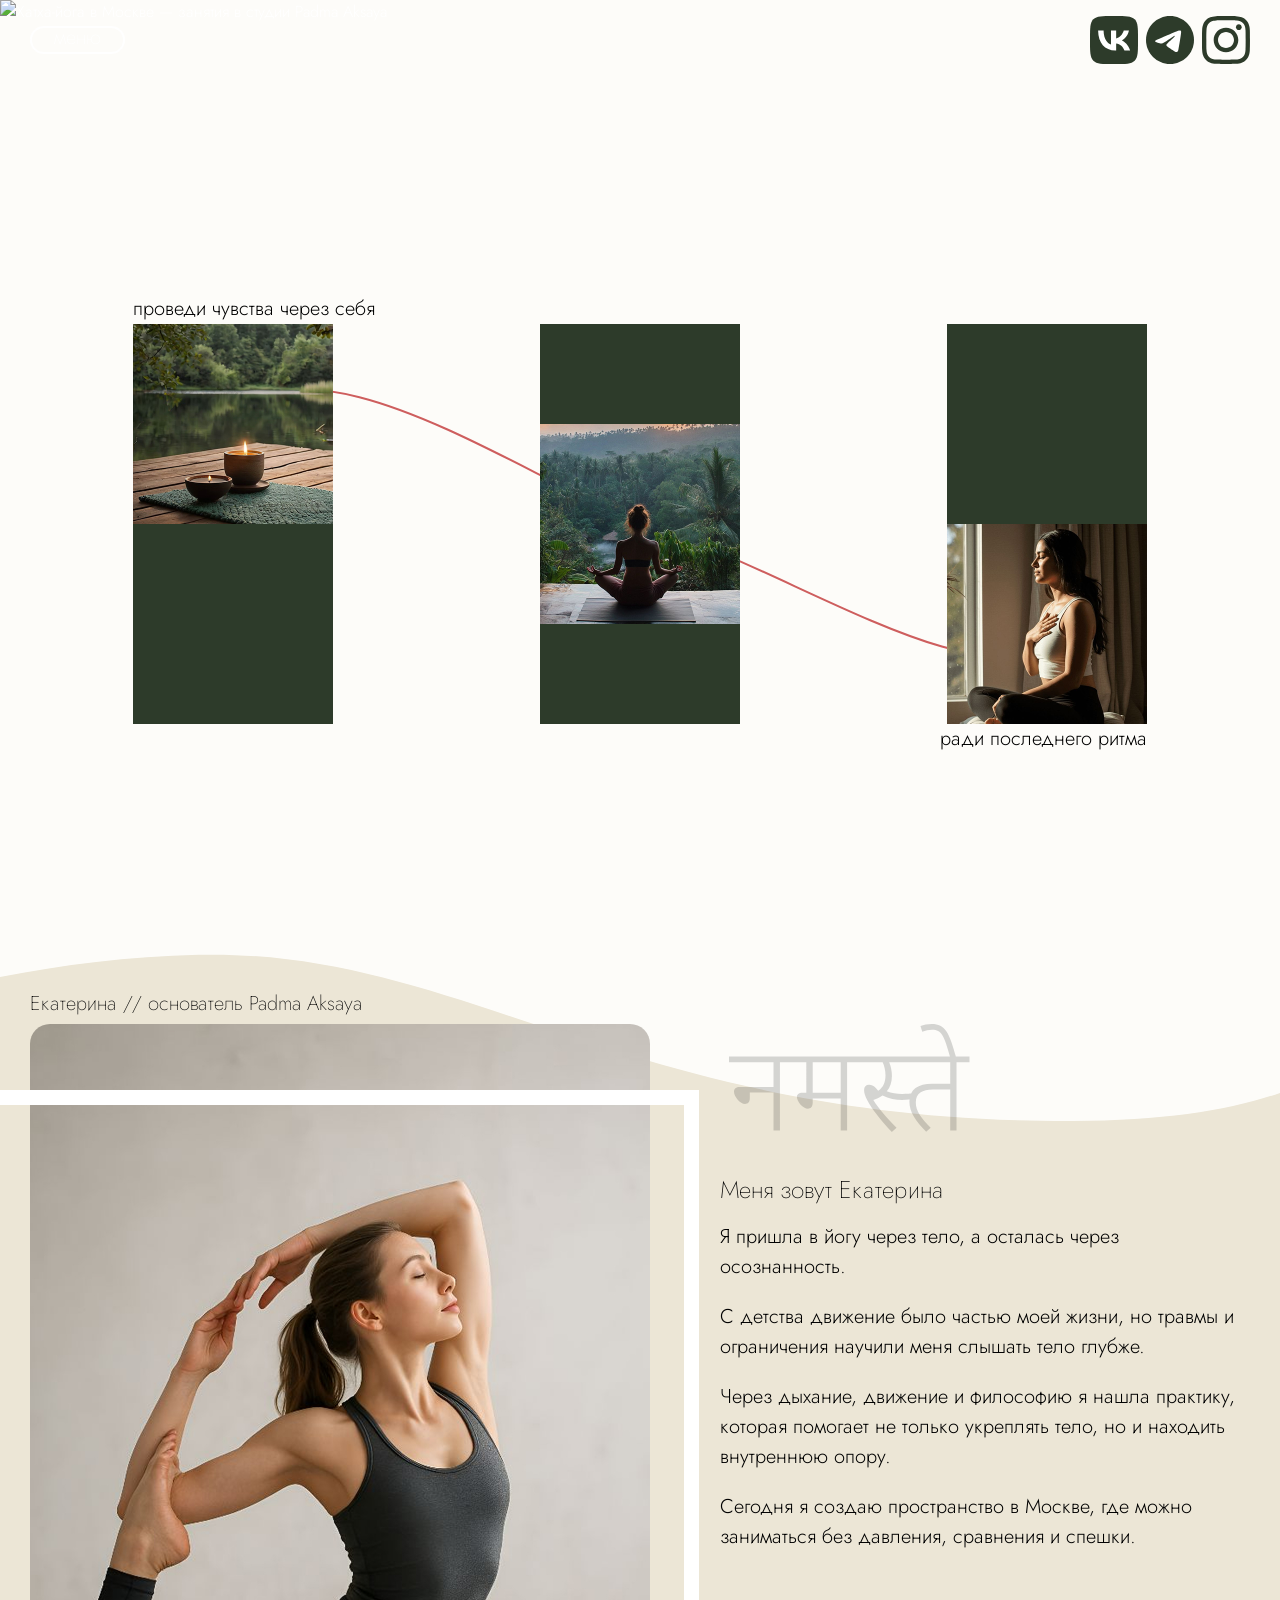
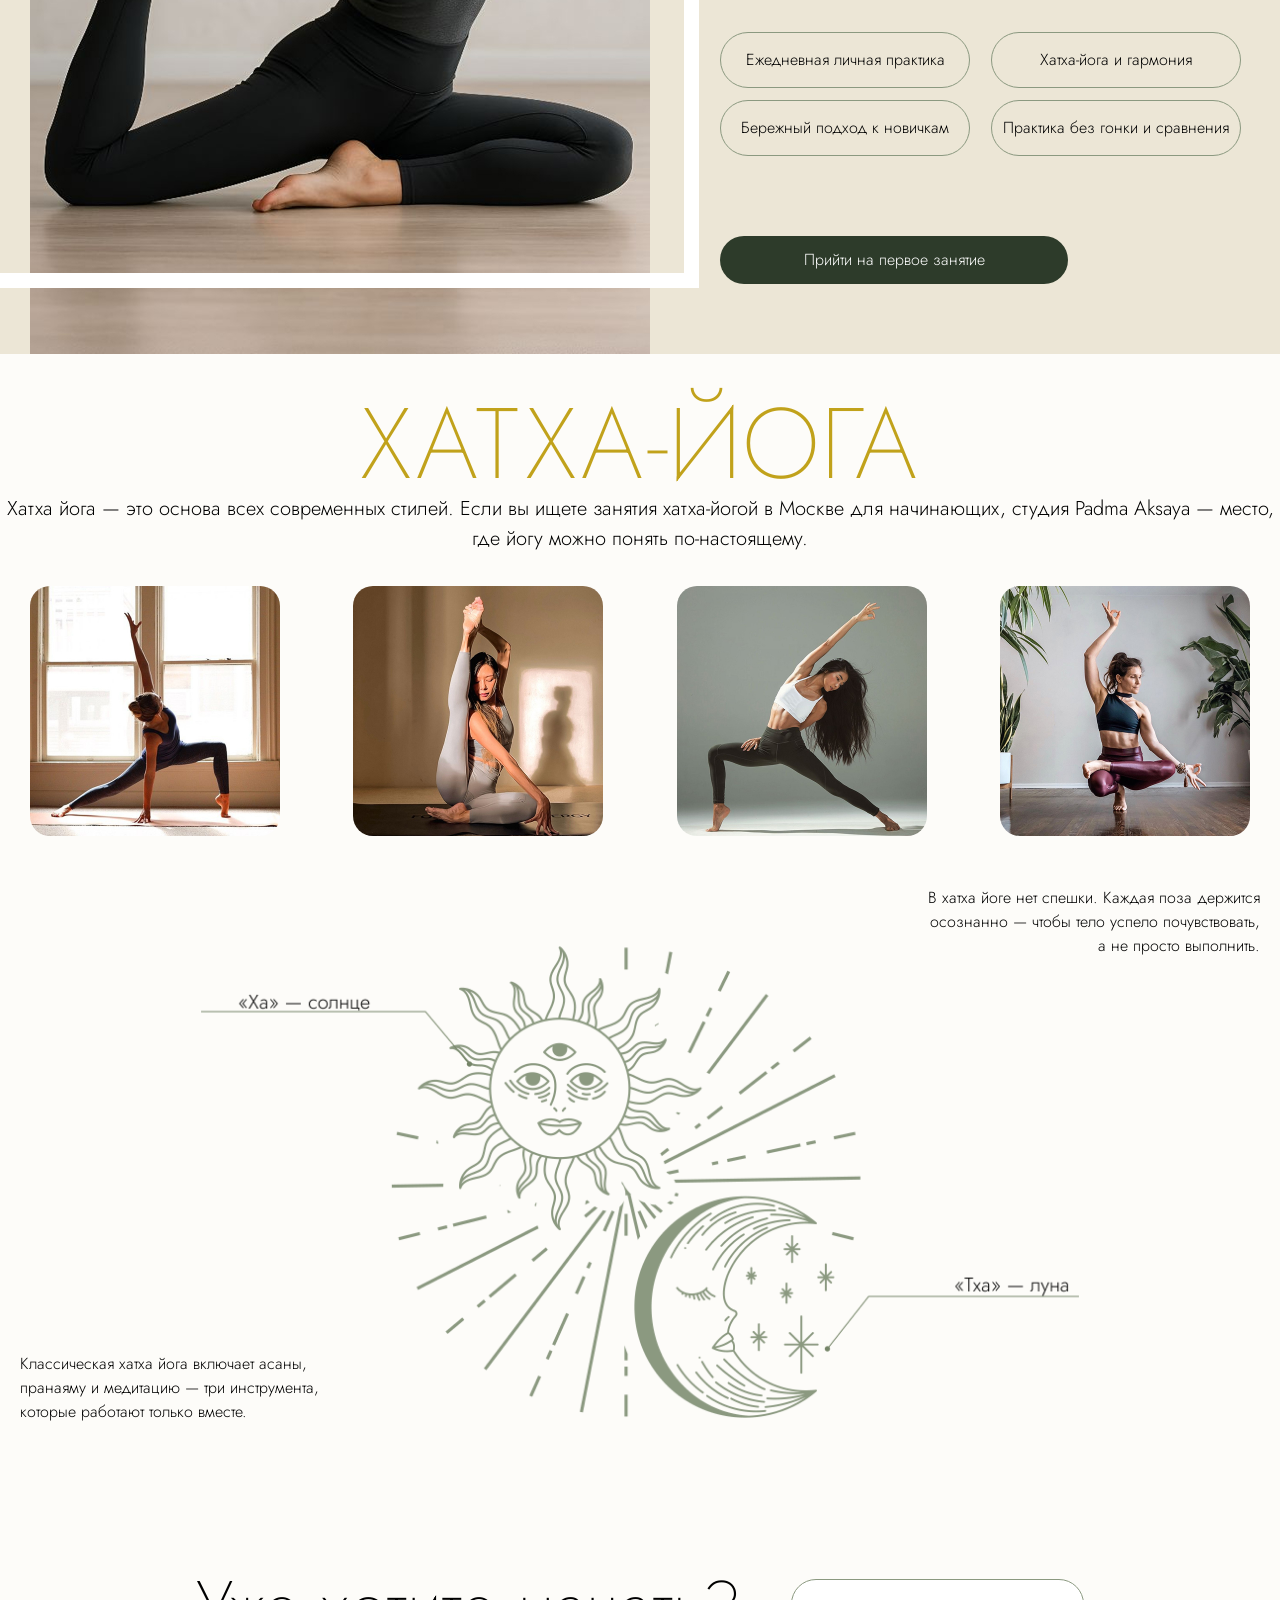
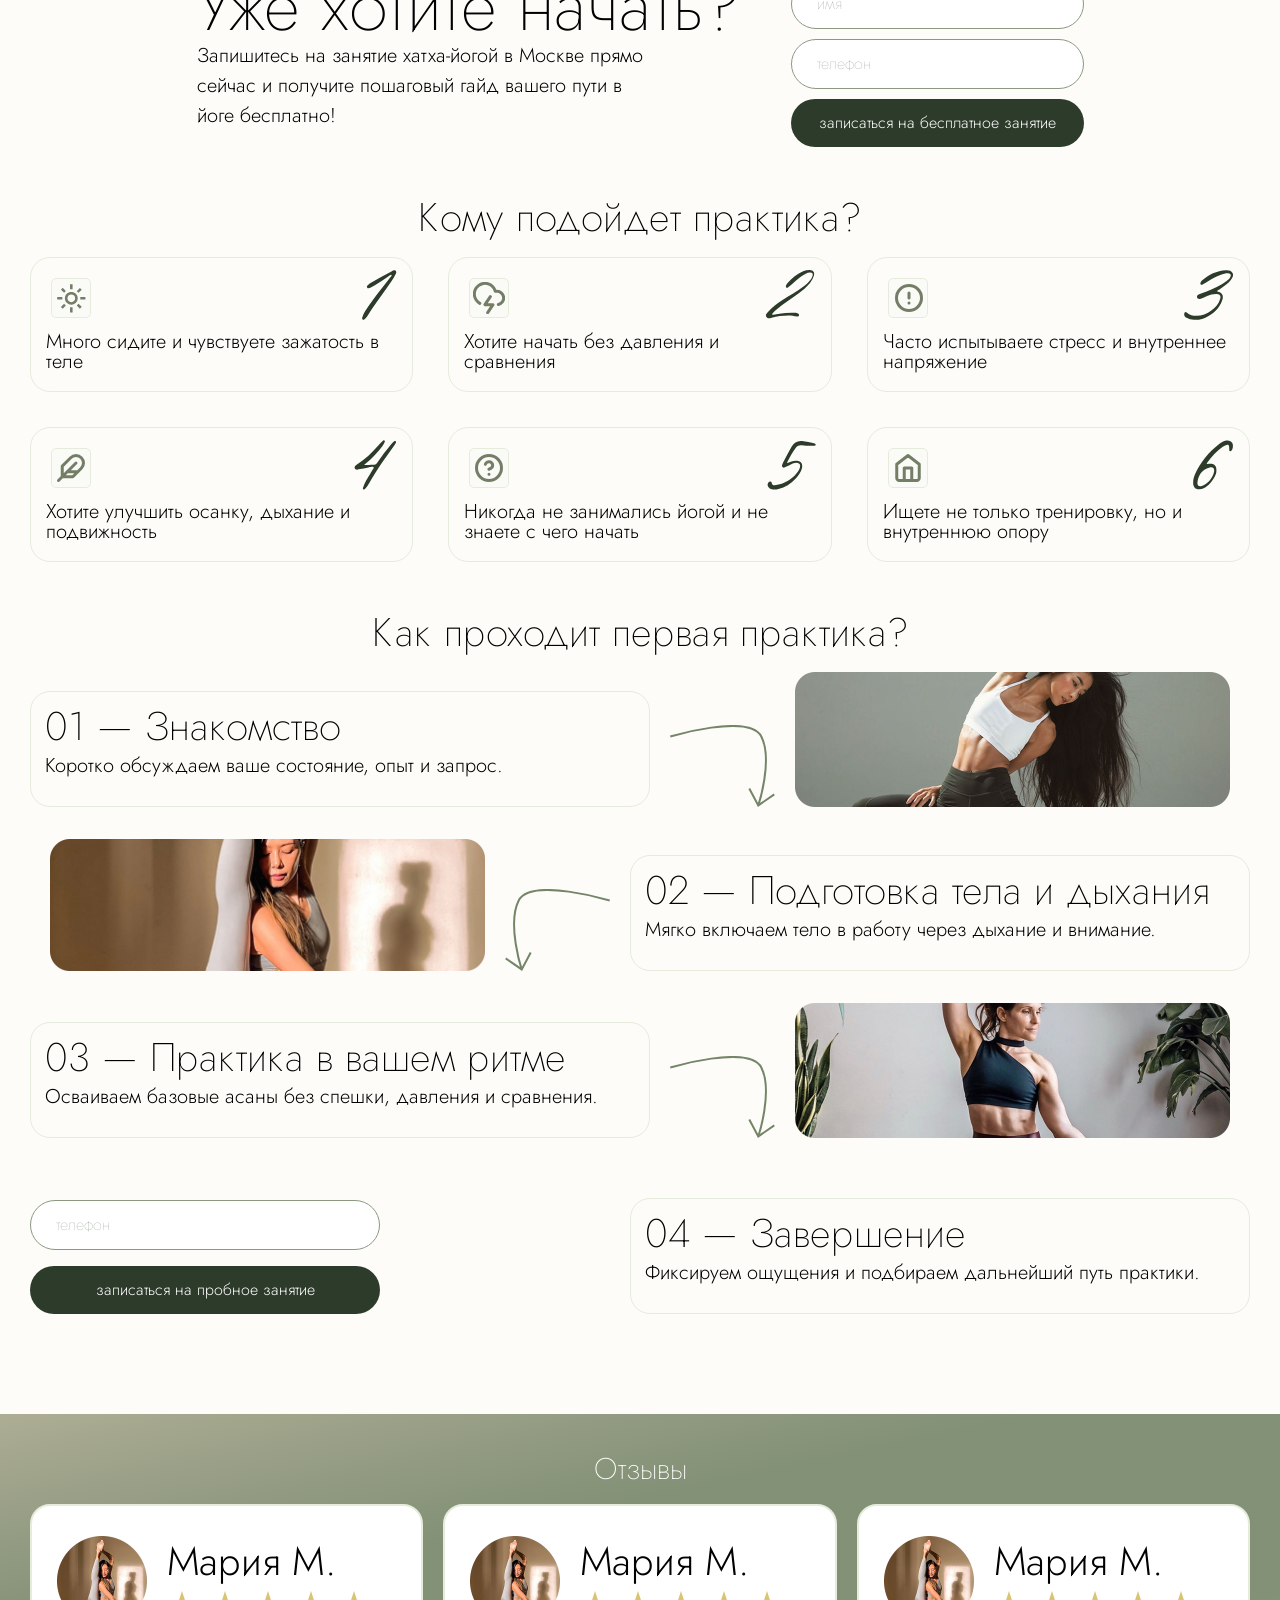
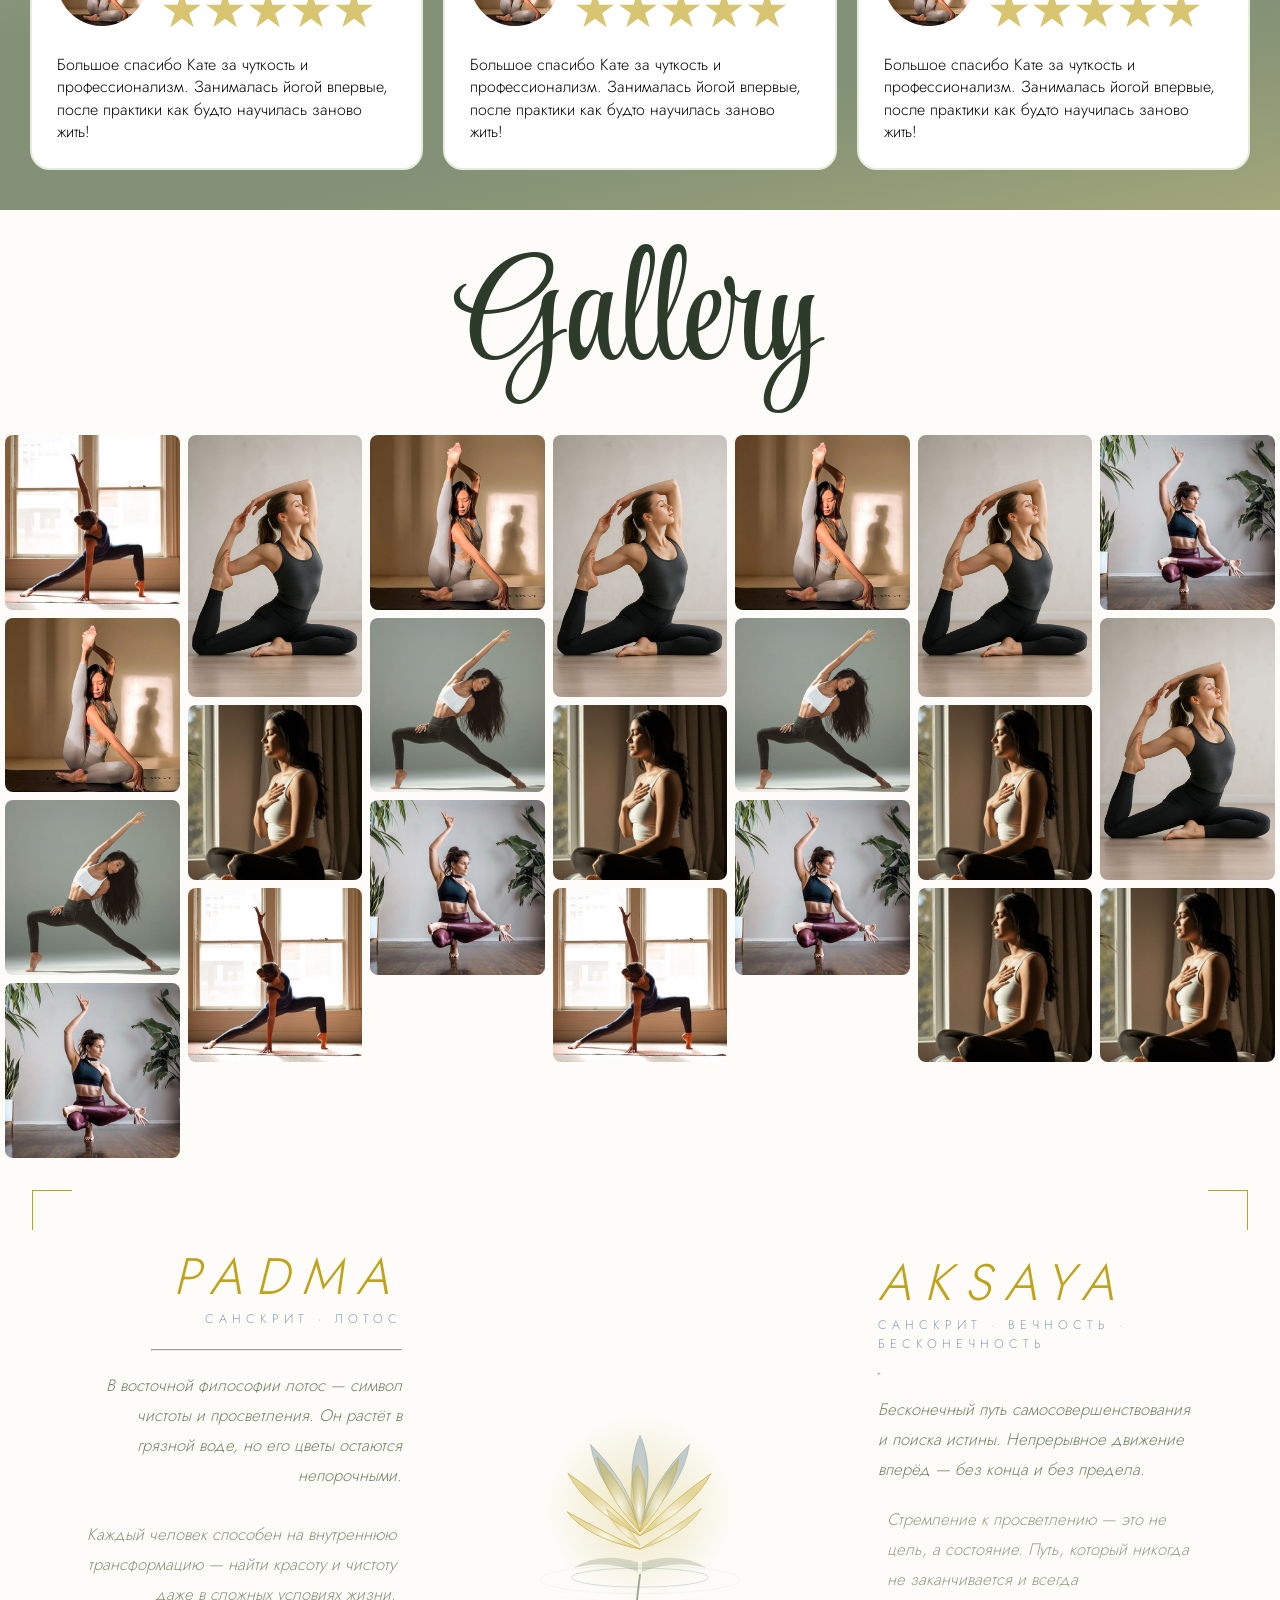
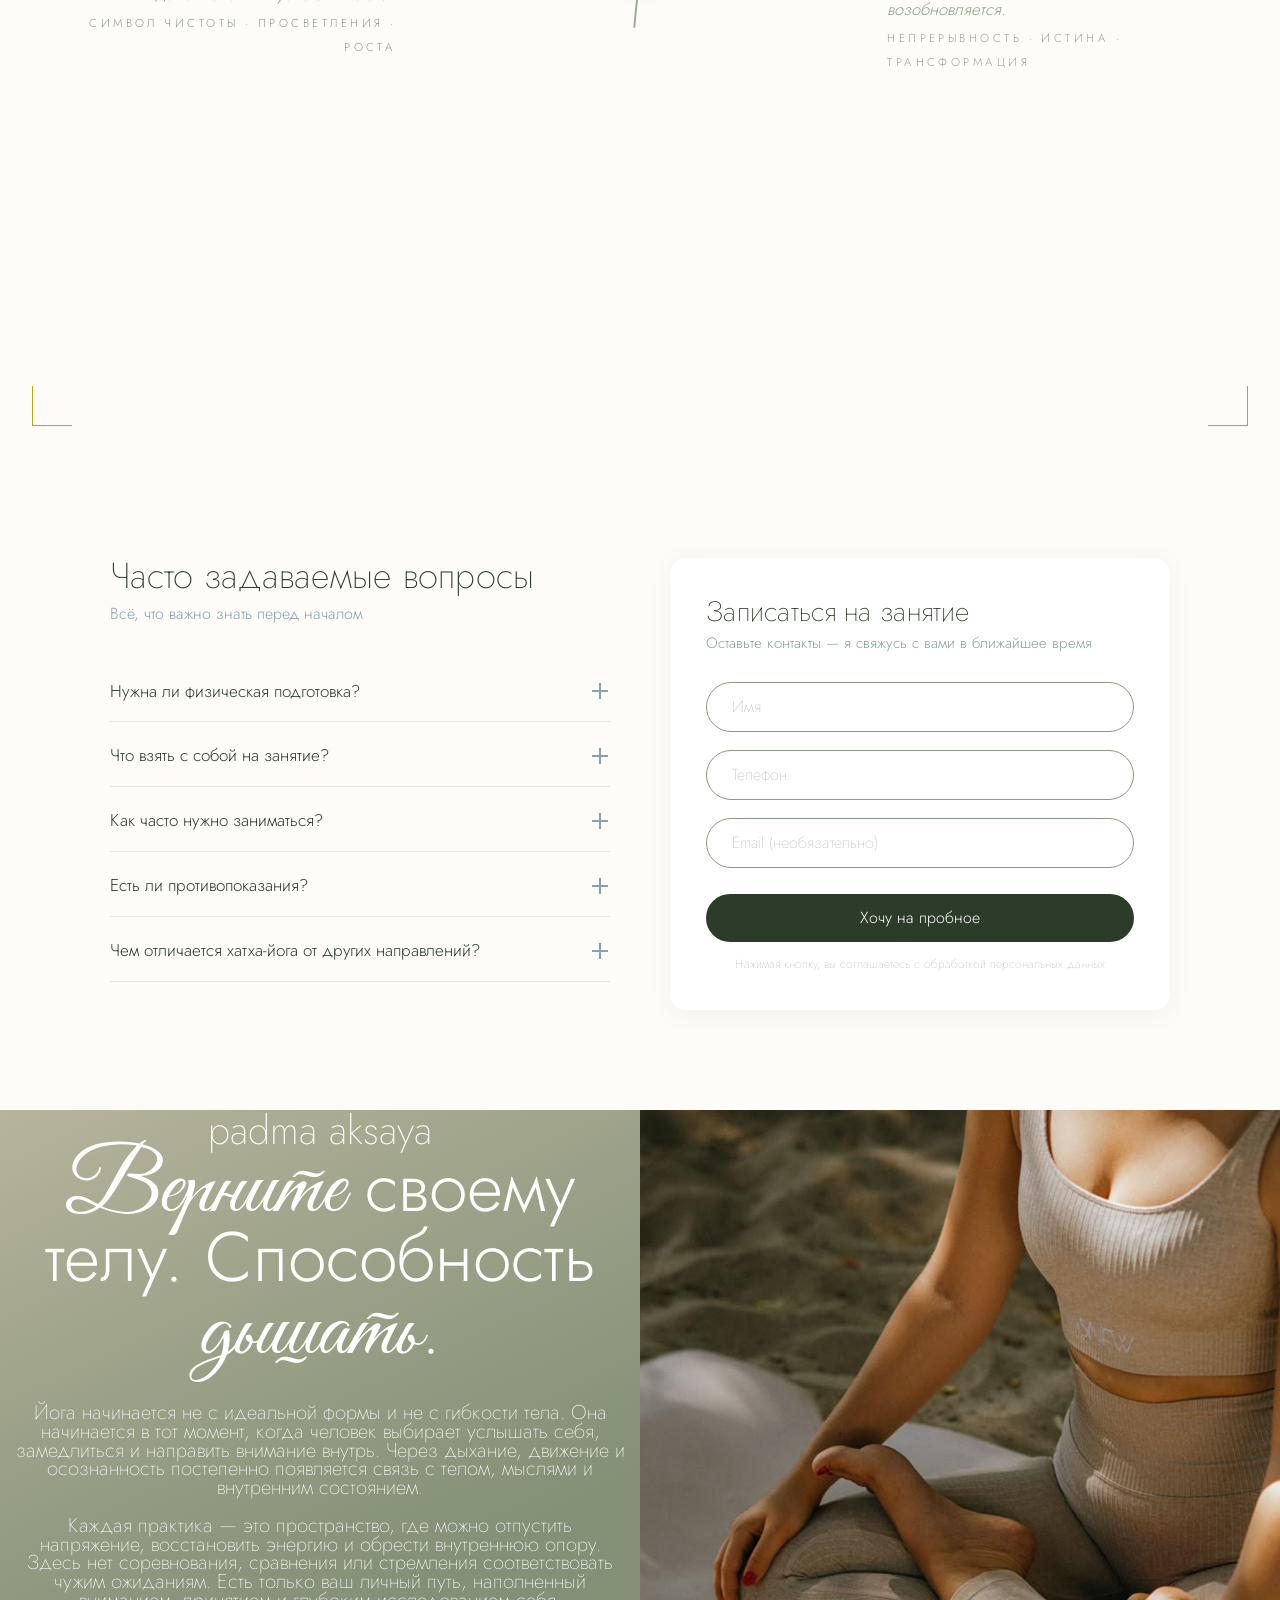
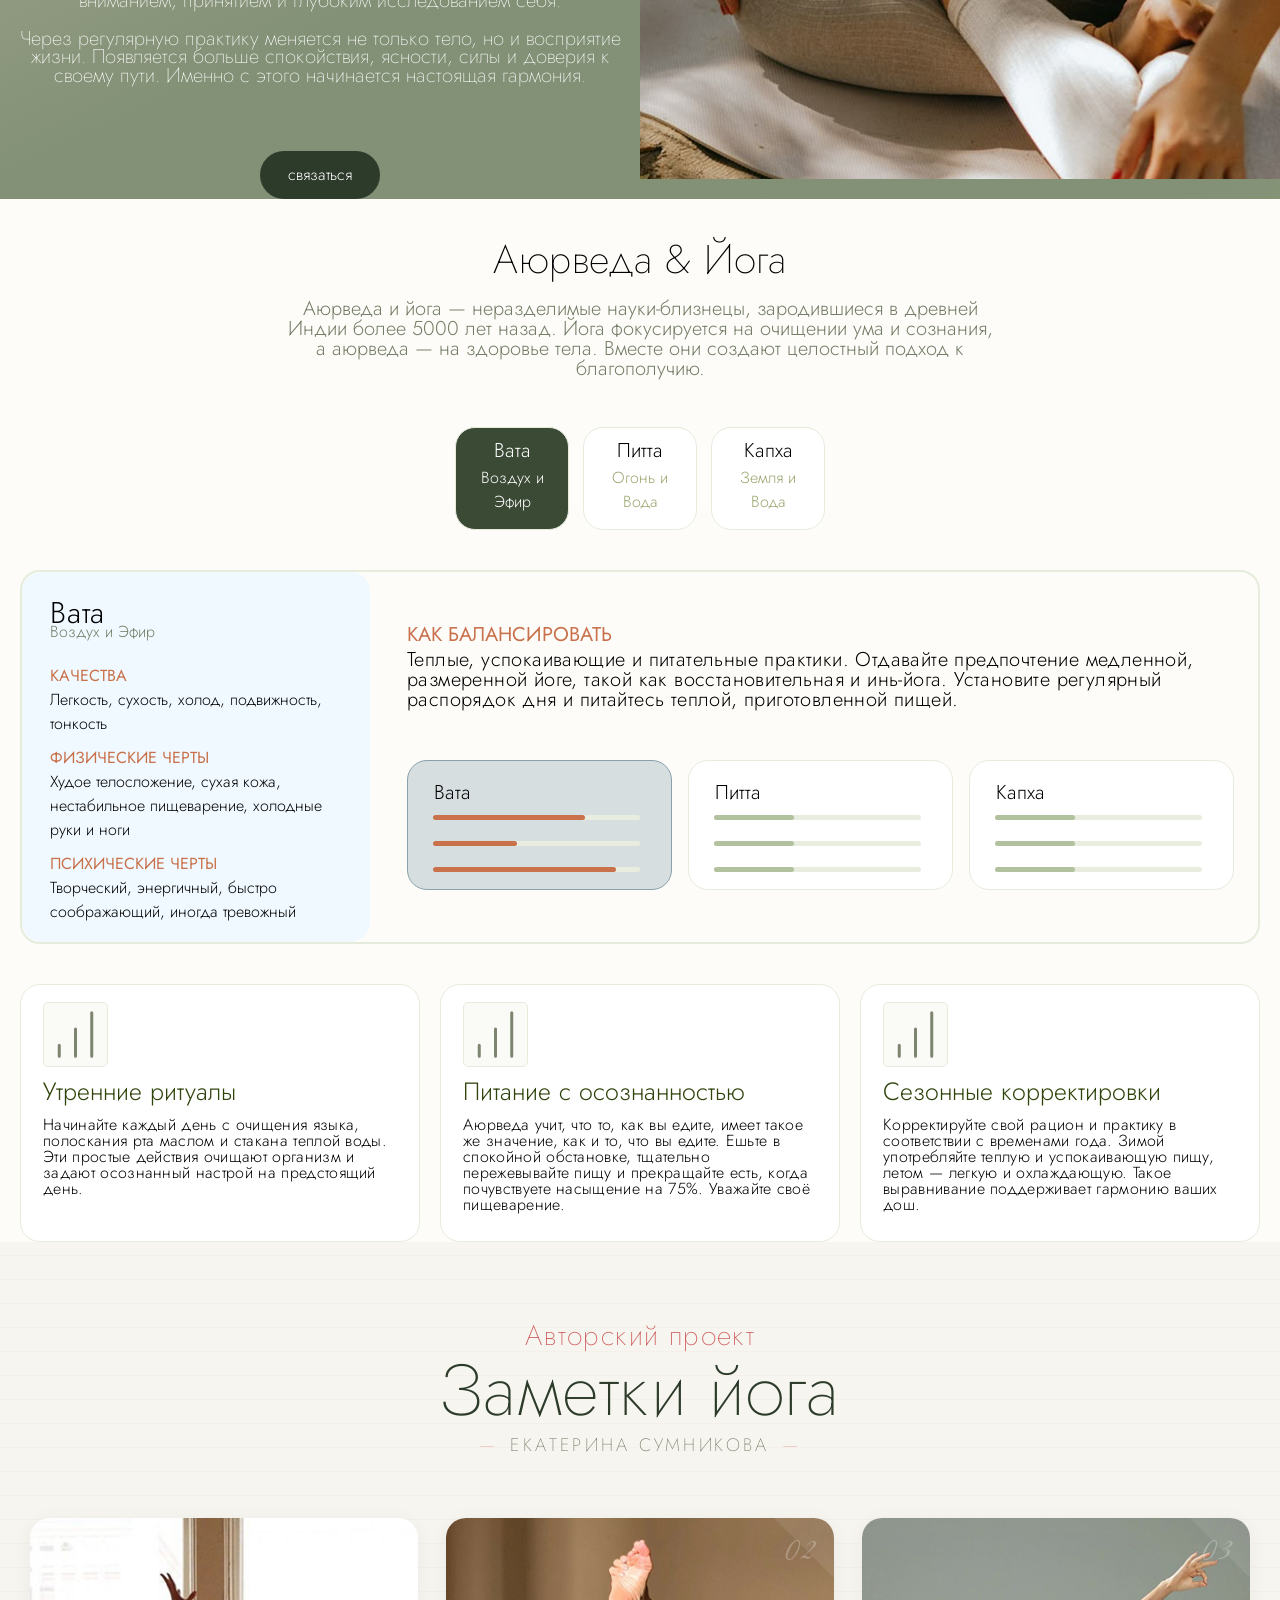
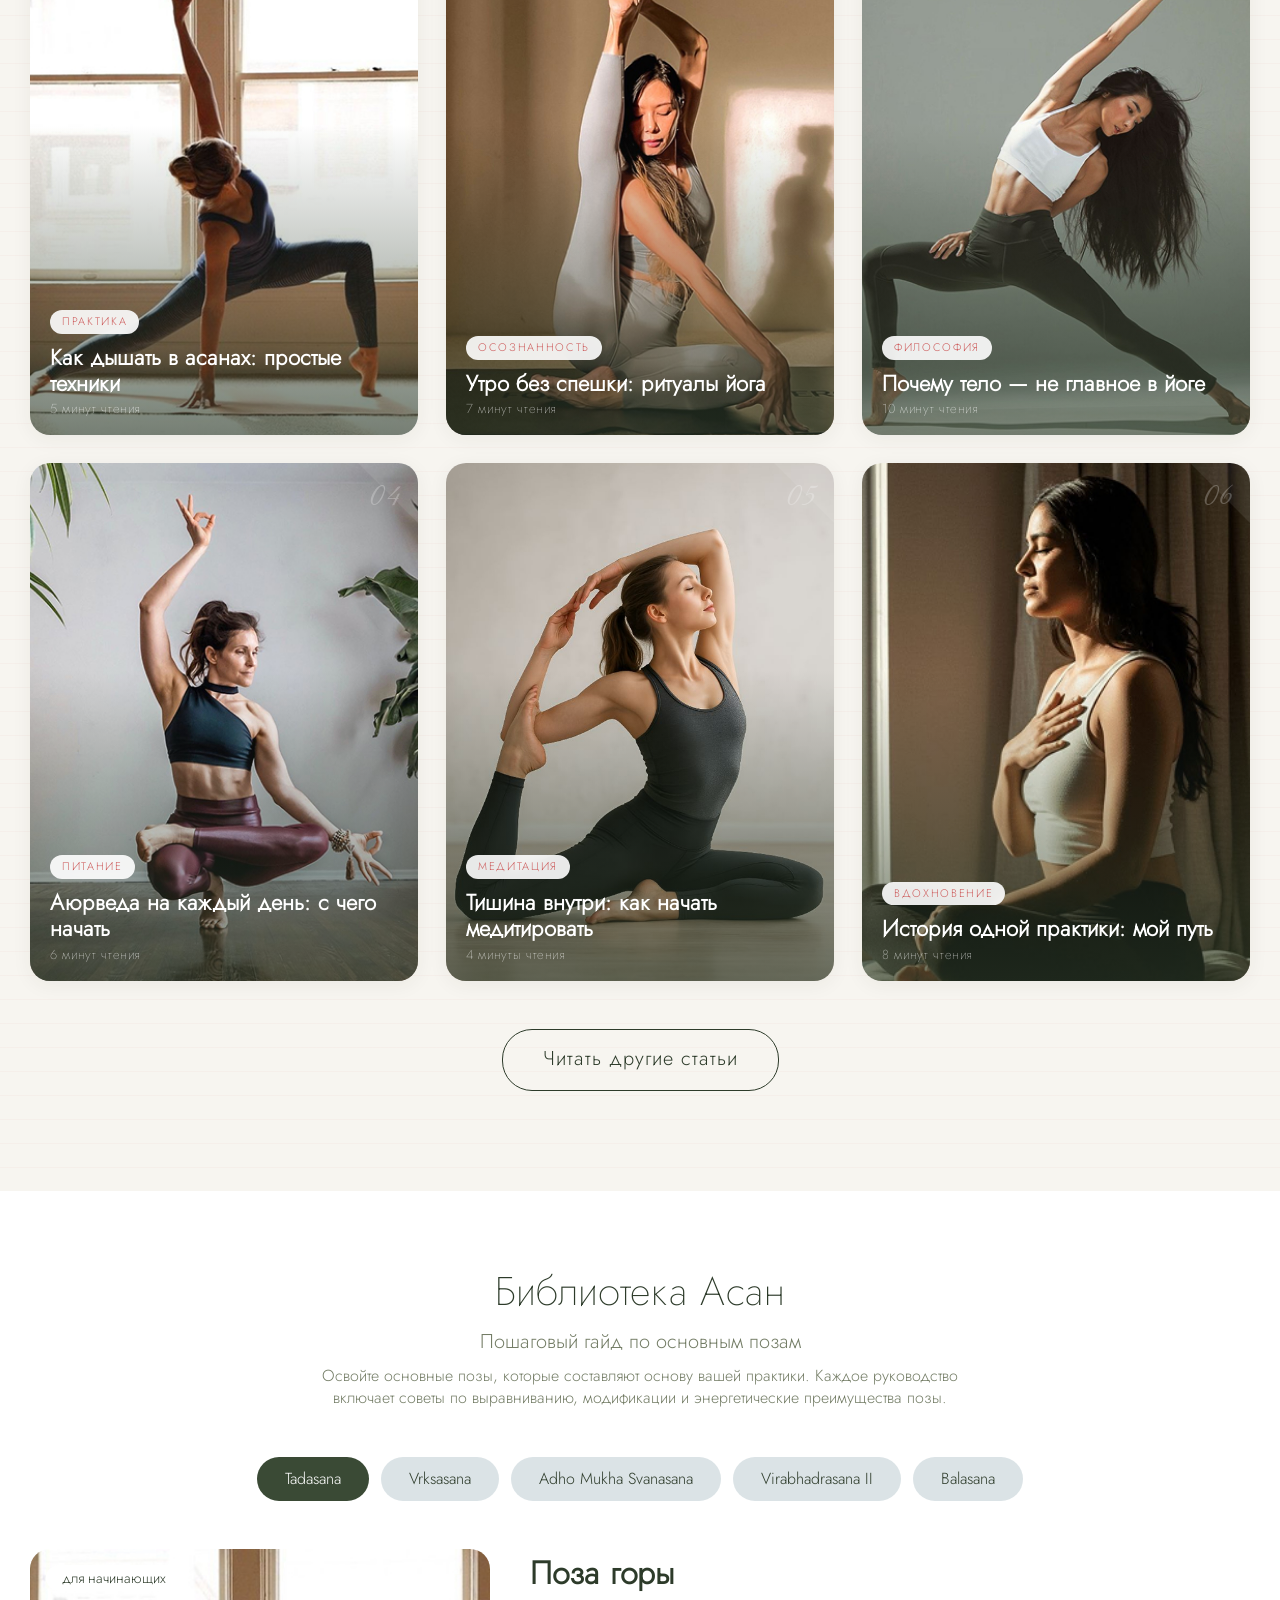
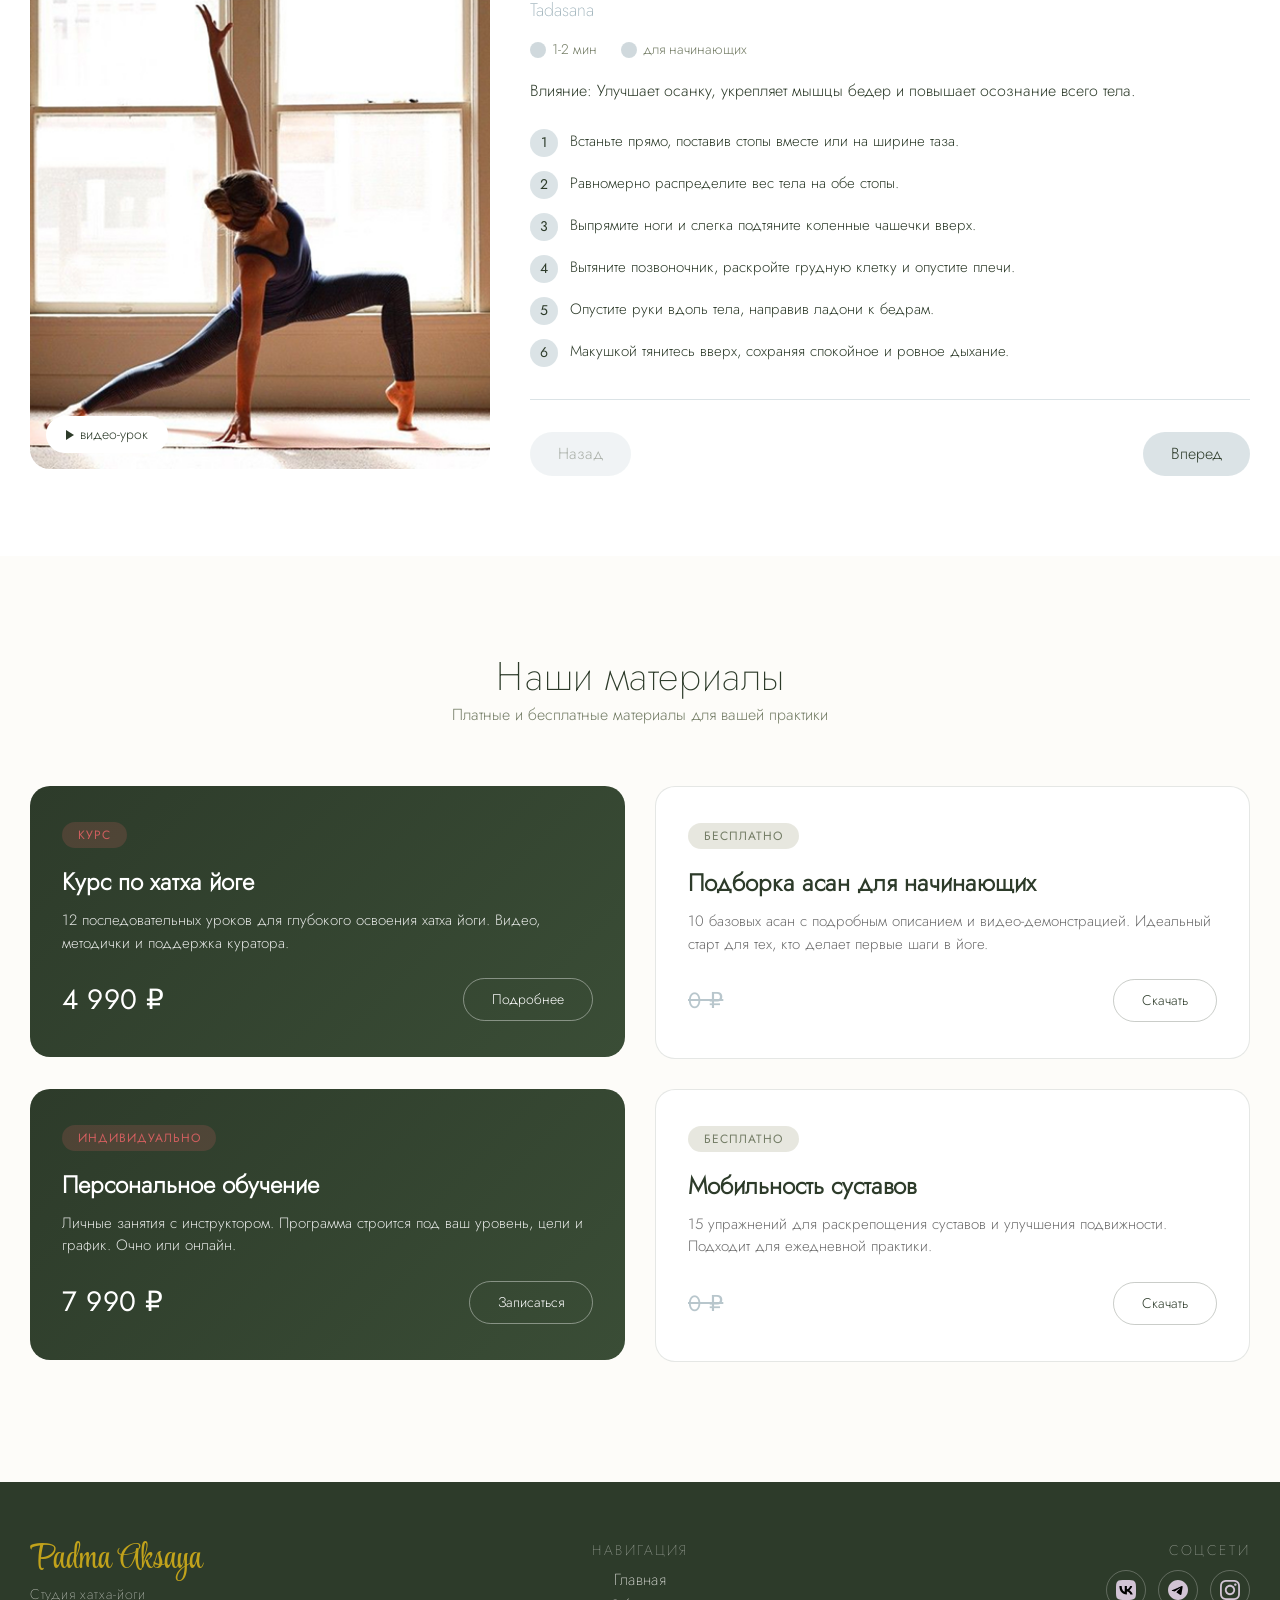
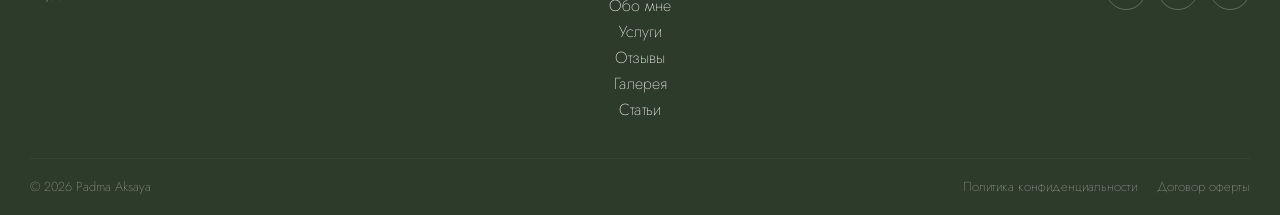
==== index.html @ d0f63ace "add forms validation" ====
<!DOCTYPE html>
<html lang="ru">
<head>
  <meta charset="UTF-8">
  <meta
    name="viewport"
    content="width=device-width, initial-scale=1.0"
  >
  <meta
    name="description"
    content="Занятия хатха-йогой в Москве для начинающих и практикующих. Индивидуальные и групповые занятия в студии Padma Aksaya. Первое занятие бесплатно. Запишитесь на пробную практику."
  >
  <title>Хатха-йога в Москве | Студия йоги Padma Aksaya</title>
  <link
    rel="stylesheet"
    href="css/reset.css"
  >
  <link
    rel="stylesheet"
    href="css/emotional-block.css"
  >
  <link
    rel="stylesheet"
    href="css/about-block.css"
  >
  <link
    rel="stylesheet"
    href="css/hatha-block.css"
  >
  <link
    rel="stylesheet"
    href="css/application-block.css"
  >
  <link
    rel="stylesheet"
    href="css/for-whom-block.css"
  >
  <link
    rel="stylesheet"
    href="css/first_train-block.css"
  >

  <link
    rel="stylesheet"
    href="css/reviews-block.css"
  >
  <link
    rel="stylesheet"
    href="css/gallery-block.css"
  >
  <link
    rel="stylesheet"
    href="css/padma-aksaya-block.css"
  >
  <link
    rel="stylesheet"
    href="css/form-faq-block.css"
  >

  <link
    rel="stylesheet"
    href="css/breathe-block.css"
  >
  <link
    rel="stylesheet"
    href="css/auverda-block.css"
  >
  <link
    rel="stylesheet"
    href="css/notes-block.css"
  >
  <link
    rel="stylesheet"
    href="css/asan-library-block.css"
  >
  <link
    rel="stylesheet"
    href="css/products-block.css"
  >
  <link
    rel="stylesheet"
    href="css/footer.css"
  >
  <link
    rel="stylesheet"
    href="css/style.css"
  >


</head>
<body>
<header class="header-hero font-heading">
  <div class="header__content container">
    <button class="menu__button white__button">
      <span class="menu__button-text">меню</span>
      <span class="hamburger-icon hidden">
                <span></span>
                <span></span>
                <span></span>
            </span>
    </button>
    <div class="nav-overlay"></div>
    <nav class="nav-menu">
      <div class="nav-menu__inner">
        <!--        <button class="nav-menu__close"></button>-->
        <ul class="nav-menu__list">
          <li class="nav-menu__item hidden">
            <a
              href="index.html"
              class="nav-menu__link"
            >Главная
            </a>
          </li>
          <li class="nav-menu__item hidden">
            <a
              href="pages/about.html"
              class="nav-menu__link"
            >Обо мне
            </a>
          </li>
          <li class="nav-menu__item hidden">
            <a
              href="pages/services.html"
              class="nav-menu__link"
            >Услуги
            </a>
          </li>
          <li class="nav-menu__item hidden">
            <a
              href="pages/reviews.html"
              class="nav-menu__link"
            >Отзывы
            </a>
          </li>
          <li class="nav-menu__item hidden">
            <a
              href="pages/gallery.html"
              class="nav-menu__link"
            >Галерея
            </a>
          </li>
          <li class="nav-menu__item hidden">
            <a
              href="pages/blog.html"
              class="nav-menu__link"
            >Статьи
            </a>
          </li>
          <li class="nav-menu__item nav-menu__close hidden white__button">
            <span class="nav-menu__close-text">закрыть</span>
            <span class="nav-menu__close-icon"></span>
          </li>
        </ul>
      </div>
    </nav>
    <div class="header__social">
      <img
        src="assets/icons/vk.svg"
        alt="VK"
        class="vk"
      >
      <img
        src="assets/icons/tg.svg"
        alt="Telegram"
        class="vk"
      >
      <img
        src="assets/icons/insta.svg"
        alt="Instagram"
        class="vk"
      >
    </div>
  </div>
</header>

<div class="hero">
  <img
    src="assets/images/hero/main_image.jpg"
    alt="Хатха-йога в Москве — занятия в студии Padma Aksaya"
    class="main__image"
  >
  <div class="hero__content container">
    <button
      class="hero__video-btn-mobile"
      aria-label="Видео обо мне"
    >
      <svg
        width="24"
        height="24"
        viewBox="0 0 24 24"
        fill="none"
      >
        <path
          d="M20 12L6 21V3L20 12Z"
          fill="white"
        />
      </svg>
    </button>
    <div class="main__name">PADMA AKSAYA</div>
    <p class="hero__point first__point font-heading">эко-атмосфера и забота</p>
    <p class="hero__point second__point font-heading">освобождение</p>
    <div class="hero__desc">
      <div class="hero__desc-text font-heading">
        <h1 class="h1">Хатха-йога в Москве для начинающих и практикующих</h1>
        <br>
        <span>Индивидуальные и групповые занятия</span><br>
        <span>Первое занятие бесплатно</span>
      </div>
      <div class="hero__desc-but-block">
        <button class="hero__desc-but white__button">Пробное занятие</button>
        <div class="hero__video-but white__button">
          <svg
            class="play__icon"
            width="40"
            height="40"
            viewBox="0 0 40 40"
            fill="none"
            xmlns="http://www.w3.org/2000/svg"
          >
            <circle
              cx="20"
              cy="20"
              r="19"
              stroke="white"
              stroke-width="2"
            />
            <path
              d="M34 20.0581L12.9128 32.2328L12.9128 7.88343L34 20.0581Z"
              fill="white"
            />
          </svg>

          <!--                <img src="assets/icons/play_icon.svg" alt="" >-->
          Видео обо мне
        </div>
      </div>

    </div>

  </div>

</div>

<main class="main">

  <div class="emotial">


    <div class="emotial__photo-block container">
      <svg
        class="red__line"
        width="852"
        height="272"
        viewBox="0 0 852 272"
        fill="none"
        xmlns="http://www.w3.org/2000/svg"
      >
        <path
          d="M0.732422 36.1689C99.8991 -70.6644 313.532 96.069 436.732 137.669C590.732 189.669 746.732 303.669 850.732 261.169"
          stroke="#CE5E5E"
          stroke-width="2"
        />
      </svg>

      <svg
        class="red__line--mobile"
        width="400"
        height="800"
        viewBox="0 0 400 800"
        fill="none"
        xmlns="http://www.w3.org/2000/svg"
      >
        <path
          d="M 100 200 C 300 150, 330 350, 300 300 C 330 450, 300 650, 100 670"
          stroke="#CE5E5E"
          stroke-width="2"
        />
      </svg>

      <div class="emotial__photo-wrapper">
        <p class="added-text-1">
          проведи чувства через себя
        </p>
        <img
          src="assets/images/emotial-image-1.jpg"
          alt="Проведи чувства через себя — занятие хатха-йогой"
          class="emotial__photo emo-ph-1"
        >
      </div>
      <div class="emotial__photo-wrapper">
        <img
          src="assets/images/emotial-image-2.jpg"
          alt="Практика хатха-йоги в студии"
          class="emotial__photo emo-ph-2"
        >
      </div>
      <div class="emotial__photo-wrapper">
        <p class="added-text-2">
          ради последнего ритма
        </p>
        <img
          src="assets/images/emotial-image-3.jpg"
          alt="Гармония тела и духа на занятиях йогой"
          class="emotial__photo emo-ph-3"
        >
      </div>
    </div>
  </div>

  <div class="about">
    <img
      src="assets/images/about-bg.svg"
      alt=""
      class="about__bg"
    >

    <div class="about__content container">
      <img
        src="assets/images/namaste.svg"
        alt="Намасте"
        class="namaste"
      >
      <p class="about__hello font-heading">
        Екатерина // основатель Padma Aksaya
      </p>
      <div class="square"></div>
      <img
        src="assets/images/katya__photo.jpg"
        alt="Екатерина Сумникова — основатель студии хатха-йоги Padma Aksaya"
        class="katya__photo"
      >

      <div class="about__content-text">
        <h2 class="font-heading">Меня зовут Екатерина</h2>
        <p class="about__text-item">Я пришла в йогу через тело, а осталась через осознанность.</p>
        <p class="about__text-item">С детства движение было частью моей жизни, но травмы и ограничения научили меня слышать тело глубже.</p>
        <p class="about__text-item">Через дыхание, движение и философию я нашла практику, которая помогает не только укреплять тело, но и находить внутреннюю опору.</p>
        <p class="about__text-item">Сегодня я создаю пространство в Москве, где можно заниматься без давления, сравнения и спешки.</p>
        <div class="about__buttons-affirmation">
          <div class="button__affirmation-item">
            Ежедневная личная практика
          </div>
          <div class="button__affirmation-item">
            Хатха-йога и гармония
          </div>
          <div class="button__affirmation-item">
            Бережный подход к новичкам
          </div>
          <div class="button__affirmation-item">
            Практика без гонки и сравнения
          </div>
        </div>

        <button class="cta__button-green btn-primary">
          Прийти на первое занятие
        </button>
      </div>
    </div>
  </div>

  <div class="hatha">
    <h2 class="hatha__head font-heading">ХАТХА-ЙОГА</h2>
    <p class="hatha__desc">Хатха йога — это основа всех современных стилей. Если вы ищете занятия хатха-йогой в Москве для начинающих, студия Padma Aksaya — место, где йогу можно понять по-настоящему.</p>
    <div class="hatha__photos container">
      <img
        src="assets/images/hatha_img_1.jpg"
        alt="Хатха-йога — практика в студии Padma Aksaya"
        class="hatha__photos-item"
      >
      <img
        src="assets/images/hatha_img_2.jpg"
        alt="Занятие хатха-йогой в Москве"
        class="hatha__photos-item"
      >
      <img
        src="assets/images/hatha_img_3.jpg"
        alt="Хатха-йога для начинающих"
        class="hatha__photos-item"
      >
      <img
        src="assets/images/hatha_img_4.jpg"
        alt="Групповое занятие хатха-йогой"
        class="hatha__photos-item"
      >
    </div>

    <div class="hatha__pic-explain container">
      <img
        src="assets/images/moon-sun.png"
        alt="Символ солнца и луны — гармония в хатха-йоге"
        class="hatha__sun-moon"
      >
      <p class="hatha__explain-1">
        Классическая хатха йога включает асаны, пранаяму и медитацию — три инструмента, которые работают только вместе.
      </p>
      <p class="hatha__explain-2">
        В хатха йоге нет спешки. Каждая поза держится осознанно — чтобы тело успело почувствовать, а не просто выполнить.
      </p>
    </div>
  </div>

  <div class="application container">
    <div class="application__wrapper">
      <div class="application__text">
        <h2 class="application__head font-heading">Уже хотите начать?</h2>
        <p class="application__desc">Запишитесь на занятие хатха-йогой в Москве прямо сейчас и получите пошаговый гайд вашего пути в йоге бесплатно!</p>

      </div>

      <form
        action=""
        novalidate
        class="application__form"
        novalidate
      >
        <input
          class="application__input input-pill"
          placeholder="имя"
        >
        <input
          class="application__input input-pill"
          placeholder="телефон"
        >
        <button
          class="application__submit btn-primary"
          type="submit"
        >записаться на бесплатное занятие
        </button>
      </form>
    </div>


  </div>

  <div class="for__whom">
    <div class="for__whom-wrapper container">
      <h2 class="for__whom-head head font-heading">Кому подойдет практика?</h2>
      <div class="for__whom-grid">
        <div class="for__whom-item">
          <img
            src="assets/icons/for_whom_icon_sun_1.svg"
            alt=""
            class="for__whom-icon"
          >
          <img
            src="assets/icons/1.svg"
            alt=""
            class="for__whom-number"
          >
          <p class="for__whom-text">
            Много сидите и чувствуете зажатость в теле
          </p>
        </div>
        <div class="for__whom-item">
          <img
            src="assets/icons/for_whom_icon_thunder_2.svg"
            alt=""
            class="for__whom-icon"
          >
          <img
            src="assets/icons/2.svg"
            alt=""
            class="for__whom-number"
          >
          <p class="for__whom-text">
            Хотите начать без давления и сравнения
          </p>
        </div>
        <div class="for__whom-item">
          <img
            src="assets/icons/for_whom_icon_warn_3.svg"
            alt=""
            class="for__whom-icon"
          >
          <img
            src="assets/icons/3.svg"
            alt=""
            class="for__whom-number"
          >
          <p class="for__whom-text">
            Часто испытываете стресс и внутреннее напряжение
          </p>
        </div>
        <div class="for__whom-item">
          <img
            src="assets/icons/for_whom_icon_sheet_4.svg"
            alt=""
            class="for__whom-icon"
          >
          <img
            src="assets/icons/4.svg"
            alt=""
            class="for__whom-number"
          >
          <p class="for__whom-text">
            Хотите улучшить осанку, дыхание и подвижность
          </p>
        </div>
        <div class="for__whom-item">
          <img
            src="assets/icons/for_whom_icon_help_5.svg"
            alt=""
            class="for__whom-icon"
          >
          <img
            src="assets/icons/5.svg"
            alt=""
            class="for__whom-number"
          >
          <p class="for__whom-text">
            Никогда не занимались йогой и не знаете с чего начать
          </p>
        </div>
        <div class="for__whom-item">
          <img
            src="assets/icons/for_whom_icon_home_6.svg"
            alt=""
            class="for__whom-icon"
          >
          <img
            src="assets/icons/6.svg"
            alt=""
            class="for__whom-number"
          >
          <p class="for__whom-text">
            Ищете не только тренировку, но и внутреннюю опору
          </p>
        </div>
      </div>
    </div>
  </div>

  <div class="first">
    <h2 class="first head font-heading">Как проходит первая практика?</h2>
    <div class="first__block container">
      <div class="first__item">
        <div class="first__text-block">
          <h3 class="first__item-head font-heading">01 — Знакомство</h3>
          <p class="first__item-text">Коротко обсуждаем ваше состояние, опыт и запрос.</p>
        </div>

        <img
          src="assets/icons/arrow.svg"
          alt=""
          class="arrow"
        >

        <img
          src="assets/images/first__image_1.png"
          alt="Знакомство — первый этап практики хатха-йоги"
          class="first__image"
        >
      </div>
      <div class="first__item">
        <div class="first__text-block">
          <h3 class="first__item-head font-heading">02 — Подготовка тела и дыхания</h3>
          <p class="first__item-text">Мягко включаем тело в работу через дыхание и внимание.</p>
        </div>

        <img
          src="assets/icons/arrow.svg"
          alt=""
          class="arrow"
        >

        <img
          src="assets/images/first__image_2.png"
          alt="Подготовка тела и дыхания — второй этап практики"
          class="first__image"
        >
      </div>
      <div class="first__item">
        <div class="first__text-block">
          <h3 class="first__item-head font-heading">03 — Практика в вашем ритме</h3>
          <p class="first__item-text">Осваиваем базовые асаны без спешки, давления и сравнения.</p>
        </div>

        <img
          src="assets/icons/arrow.svg"
          alt=""
          class="arrow"
        >

        <img
          src="assets/images/first__image_3.png"
          alt="Практика в вашем ритме — третий этап занятия"
          class="first__image"
        >
      </div>
      <div class="first__item">
        <div class="first__text-block">
          <h3 class="first__item-head font-heading">04 — Завершение</h3>
          <p class="first__item-text">Фиксируем ощущения и подбираем дальнейший путь практики.</p>

        </div>

        <img
          src="assets/icons/arrow_straight.svg"
          alt=""
          class="arrow__straight"
        >
        <form
          action=""
          novalidate
          class="first__form"
        >
          <input
            class="first__form-input input-pill"
            type="tel"
            placeholder="телефон"
          >
          <button
            class="first__form-submit btn-primary"
            type="submit"
          >записаться на пробное занятие
          </button>
        </form>
      </div>
    </div>


  </div>

  <div class="reviews">
    <h2 class="review head font-heading">Отзывы</h2>
    <div class="review__block container">
      <div class="review-item">
        <div class="review-name">
          <img
            src="assets/images/review_photo_1.png"
            alt="Фото ученицы Марии"
            class="review-photo"
          >
          <div class="name-stars">
            <p class="review__text-name">Мария М.</p>
            <img
              src="assets/icons/review_stars.svg"
              alt="Рейтинг 5 звезд"
              class="review__stars"
            >
          </div>

        </div>
        <div class="review__text">
          Большое спасибо Кате за чуткость и профессионализм. Занималась йогой впервые, после практики как будто научилась заново жить!
        </div>
      </div>
      <div class="review-item">
        <div class="review-name">
          <img
            src="assets/images/review_photo_1.png"
            alt="Фото ученицы Марии"
            class="review-photo"
          >
          <div class="name-stars">
            <p class="review__text-name">Мария М.</p>
            <img
              src="assets/icons/review_stars.svg"
              alt="Рейтинг 5 звезд"
              class="review__stars"
            >
          </div>

        </div>
        <div class="review__text">
          Большое спасибо Кате за чуткость и профессионализм. Занималась йогой впервые, после практики как будто научилась заново жить!
        </div>
      </div>
      <div class="review-item">
        <div class="review-name">
          <img
            src="assets/images/review_photo_1.png"
            alt="Фото ученицы Марии"
            class="review-photo"
          >
          <div class="name-stars">
            <p class="review__text-name">Мария М.</p>
            <img
              src="assets/icons/review_stars.svg"
              alt="Рейтинг 5 звезд"
              class="review__stars"
            >
          </div>

        </div>
        <div class="review__text">
          Большое спасибо Кате за чуткость и профессионализм. Занималась йогой впервые, после практики как будто научилась заново жить!
        </div>
      </div>
    </div>

  </div>
  <div class="head__cursive">Gallery</div>
  <section class="gallery">

    <img
      src="assets/images/gallery/gallery_1.jpg"
      alt="Фото студии хатха-йоги Padma Aksaya"
      class="gallery__img"
    >
    <img
      src="assets/images/gallery/gallery_2.jpg"
      alt="Фото студии хатха-йоги Padma Aksaya"
      class="gallery__img"
    >
    <img
      src="assets/images/gallery/gallery_3.jpg"
      alt="Фото студии хатха-йоги Padma Aksaya"
      class="gallery__img"
    >
    <img
      src="assets/images/gallery/gallery_4.jpg"
      alt="Фото студии хатха-йоги Padma Aksaya"
      class="gallery__img"
    >
    <img
      src="assets/images/gallery/gallery_5.jpg"
      alt="Фото студии хатха-йоги Padma Aksaya"
      class="gallery__img"
    >
    <img
      src="assets/images/gallery/gallery_6.jpg"
      alt="Фото студии хатха-йоги Padma Aksaya"
      class="gallery__img"
    >
    <img
      src="assets/images/gallery/gallery_1.jpg"
      alt="Фото студии хатха-йоги Padma Aksaya"
      class="gallery__img"
    >
    <img
      src="assets/images/gallery/gallery_2.jpg"
      alt="Фото студии хатха-йоги Padma Aksaya"
      class="gallery__img"
    >
    <img
      src="assets/images/gallery/gallery_3.jpg"
      alt="Фото студии хатха-йоги Padma Aksaya"
      class="gallery__img"
    >
    <img
      src="assets/images/gallery/gallery_4.jpg"
      alt="Фото студии хатха-йоги Padma Aksaya"
      class="gallery__img"
    >
    <img
      src="assets/images/gallery/gallery_5.jpg"
      alt="Фото студии хатха-йоги Padma Aksaya"
      class="gallery__img"
    >
    <img
      src="assets/images/gallery/gallery_6.jpg"
      alt="Фото студии хатха-йоги Padma Aksaya"
      class="gallery__img"
    >
    <img
      src="assets/images/gallery/gallery_1.jpg"
      alt="Фото студии хатха-йоги Padma Aksaya"
      class="gallery__img"
    >
    <img
      src="assets/images/gallery/gallery_2.jpg"
      alt="Фото студии хатха-йоги Padma Aksaya"
      class="gallery__img"
    >
    <img
      src="assets/images/gallery/gallery_3.jpg"
      alt="Фото студии хатха-йоги Padma Aksaya"
      class="gallery__img"
    >
    <img
      src="assets/images/gallery/gallery_4.jpg"
      alt="Фото студии хатха-йоги Padma Aksaya"
      class="gallery__img"
    >
    <img
      src="assets/images/gallery/gallery_5.jpg"
      alt="Фото студии хатха-йоги Padma Aksaya"
      class="gallery__img"
    >
    <img
      src="assets/images/gallery/gallery_6.jpg"
      alt="Фото студии хатха-йоги Padma Aksaya"
      class="gallery__img"
    >
    <img
      src="assets/images/gallery/gallery_6.jpg"
      alt="Фото студии хатха-йоги Padma Aksaya"
      class="gallery__img"
    >
    <img
      src="assets/images/gallery/gallery_4.jpg"
      alt="Фото студии хатха-йоги Padma Aksaya"
      class="gallery__img"
    >
    <img
      src="assets/images/gallery/gallery_5.jpg"
      alt="Фото студии хатха-йоги Padma Aksaya"
      class="gallery__img"
    >
    <img
      src="assets/images/gallery/gallery_6.jpg"
      alt="Фото студии хатха-йоги Padma Aksaya"
      class="gallery__img"
    >

  </section>
  <!-- ===== PADMA AKSAYA BLOCK ===== -->
  <section
    class="padma-section"
    id="padma-section"
  >

    <!-- Corner marks -->
    <span class="corner-mark corner-mark--tl"></span>
    <span class="corner-mark corner-mark--tr"></span>
    <span class="corner-mark corner-mark--bl"></span>
    <span class="corner-mark corner-mark--br"></span>

    <div class="padma-grid">

      <!-- LEFT PANELS -->
      <div
        class="padma-panel padma-panel--left padma-panel--top-left"
        data-delay="800"
      >
        <span class="padma-word"><em>Padma</em></span>
        <span class="padma-translation">Санскрит · Лотос</span>
        <hr class="padma-divider" />
        <p class="padma-description">
          В восточной философии лотос — символ чистоты и просветления.
          Он растёт в грязной воде, но его цветы остаются непорочными.
        </p>
      </div>

      <div
        class="padma-panel padma-panel--left padma-panel--mid-left"
        data-delay="1300"
      >
        <p class="padma-description">
          Каждый человек способен на внутреннюю трансформацию — найти красоту
          и чистоту даже в сложных условиях жизни.
        </p>
        <span class="padma-tagline">Символ чистоты · Просветления · Роста</span>
      </div>

      <div
        class="padma-panel padma-panel--left padma-panel--bot-left"
        data-delay="1700"
      >
        <hr class="padma-divider" />
        <p
          class="padma-description"
          style="font-style:normal; color:#2D3B2A; opacity:0.5; font-size:0.8rem; letter-spacing:0.15em;"
        >
          Padma Aksaya
        </p>
      </div>

      <!-- LOTUS CENTER -->
      <div
        class="padma-lotus-wrap"
        id="padma-lotus"
      >
        <svg
          xmlns="http://www.w3.org/2000/svg"
          viewBox="0 0 400 400"
          id="lotus-svg"
        >
          <defs>
            <radialGradient
              id="petalGrad1"
              cx="50%"
              cy="70%"
              r="60%"
            >
              <stop
                offset="0%"
                stop-color="#ffffff"
                stop-opacity="1"
              />
              <stop
                offset="100%"
                stop-color="#C1A21B"
                stop-opacity="0.35"
              />
            </radialGradient>
            <radialGradient
              id="petalGrad2"
              cx="50%"
              cy="70%"
              r="60%"
            >
              <stop
                offset="0%"
                stop-color="#f7f3ee"
                stop-opacity="1"
              />
              <stop
                offset="100%"
                stop-color="#89A1AB"
                stop-opacity="0.5"
              />
            </radialGradient>
            <radialGradient
              id="centerGrad"
              cx="50%"
              cy="40%"
              r="60%"
            >
              <stop
                offset="0%"
                stop-color="#C1A21B"
                stop-opacity="0.95"
              />
              <stop
                offset="100%"
                stop-color="#2D3B2A"
                stop-opacity="0.8"
              />
            </radialGradient>
            <radialGradient
              id="glowGrad"
              cx="50%"
              cy="50%"
              r="50%"
            >
              <stop
                offset="0%"
                stop-color="#C1A21B"
                stop-opacity="0.25"
              />
              <stop
                offset="100%"
                stop-color="#C1A21B"
                stop-opacity="0"
              />
            </radialGradient>
            <filter id="softGlow">
              <feGaussianBlur
                stdDeviation="5"
                result="blur"
              />
              <feMerge>
                <feMergeNode in="blur" />
                <feMergeNode in="SourceGraphic" />
              </feMerge>
            </filter>
          </defs>

          <!-- Glow halo -->
          <circle
            class="lotus-glow"
            cx="200"
            cy="215"
            r="100"
            fill="url(#glowGrad)"
            opacity="0"
          />

          <!-- Water rings -->
          <ellipse
            class="water-ring"
            cx="200"
            cy="288"
            rx="72"
            ry="10"
            fill="none"
            stroke="#89A1AB"
            stroke-width="1"
            opacity="0"
          />
          <ellipse
            class="water-ring-2"
            cx="200"
            cy="290"
            rx="105"
            ry="15"
            fill="none"
            stroke="#89A1AB"
            stroke-width="0.4"
            opacity="0"
          />
          <ellipse
            class="water-ring-3"
            cx="200"
            cy="293"
            rx="135"
            ry="20"
            fill="none"
            stroke="#89A1AB"
            stroke-width="0.2"
            opacity="0"
          />

          <!-- Stem -->
          <path
            class="lotus-stem"
            d="M200 285 Q197 308 194 340"
            stroke="#758568"
            stroke-width="2"
            fill="none"
            stroke-linecap="round"
            opacity="0"
          />

          <!-- Leaves -->
          <path
            class="lotus-leaf-left"
            d="M198 282 Q162 268 130 278 Q158 260 198 272"
            fill="#758568"
            fill-opacity="0.45"
            opacity="0"
          />
          <path
            class="lotus-leaf-right"
            d="M202 282 Q238 268 270 278 Q242 260 202 272"
            fill="#758568"
            fill-opacity="0.45"
            opacity="0"
          />

          <!-- === LAYER 3: Back outer petals === -->
          <!-- Back-center top -->
          <path
            class="petal l3"
            d="M200 232 Q183 176 200 138 Q217 176 200 232"
            fill="url(#petalGrad2)"
            stroke="#89A1AB"
            stroke-width="0.5"
            transform-origin="200 232"
            opacity="0"
          />
          <!-- Back-left -->
          <path
            class="petal l3"
            d="M200 232 Q154 190 148 148 Q185 184 200 232"
            fill="url(#petalGrad2)"
            stroke="#89A1AB"
            stroke-width="0.5"
            transform-origin="200 232"
            opacity="0"
          />
          <!-- Back-right -->
          <path
            class="petal l3"
            d="M200 232 Q246 190 252 148 Q215 184 200 232"
            fill="url(#petalGrad2)"
            stroke="#89A1AB"
            stroke-width="0.5"
            transform-origin="200 232"
            opacity="0"
          />

          <!-- === LAYER 2: Mid petals === -->
          <!-- Left far -->
          <path
            class="petal l2"
            d="M200 244 Q142 214 124 178 Q168 208 200 244"
            fill="url(#petalGrad1)"
            stroke="#C1A21B"
            stroke-width="0.6"
            transform-origin="200 244"
            opacity="0"
          />
          <!-- Right far -->
          <path
            class="petal l2"
            d="M200 244 Q258 214 276 178 Q232 208 200 244"
            fill="url(#petalGrad1)"
            stroke="#C1A21B"
            stroke-width="0.6"
            transform-origin="200 244"
            opacity="0"
          />
          <!-- Left-center -->
          <path
            class="petal l2"
            d="M200 240 Q160 196 154 158 Q188 194 200 240"
            fill="url(#petalGrad1)"
            stroke="#C1A21B"
            stroke-width="0.6"
            transform-origin="200 240"
            opacity="0"
          />
          <!-- Right-center -->
          <path
            class="petal l2"
            d="M200 240 Q240 196 246 158 Q212 194 200 240"
            fill="url(#petalGrad1)"
            stroke="#C1A21B"
            stroke-width="0.6"
            transform-origin="200 240"
            opacity="0"
          />
          <!-- Center-top -->
          <path
            class="petal l2"
            d="M200 238 Q182 188 200 158 Q218 188 200 238"
            fill="url(#petalGrad1)"
            stroke="#C1A21B"
            stroke-width="0.6"
            transform-origin="200 238"
            opacity="0"
          />

          <!-- === LAYER 1: Front petals === -->
          <!-- Far left -->
          <path
            class="petal l1"
            d="M200 258 Q136 242 112 208 Q158 236 200 258"
            fill="url(#petalGrad1)"
            stroke="#C1A21B"
            stroke-width="0.9"
            transform-origin="200 258"
            opacity="0"
          />
          <!-- Far right -->
          <path
            class="petal l1"
            d="M200 258 Q264 242 288 208 Q242 236 200 258"
            fill="url(#petalGrad1)"
            stroke="#C1A21B"
            stroke-width="0.9"
            transform-origin="200 258"
            opacity="0"
          />
          <!-- Left -->
          <path
            class="petal l1"
            d="M200 254 Q158 224 152 190 Q186 222 200 254"
            fill="url(#petalGrad1)"
            stroke="#C1A21B"
            stroke-width="0.9"
            transform-origin="200 254"
            opacity="0"
          />
          <!-- Right -->
          <path
            class="petal l1"
            d="M200 254 Q242 224 248 190 Q214 222 200 254"
            fill="url(#petalGrad1)"
            stroke="#C1A21B"
            stroke-width="0.9"
            transform-origin="200 254"
            opacity="0"
          />
          <!-- Center -->
          <path
            class="petal l1"
            d="M200 252 Q180 212 200 180 Q220 212 200 252"
            fill="url(#petalGrad1)"
            stroke="#C1A21B"
            stroke-width="0.9"
            transform-origin="200 252"
            opacity="0"
          />

          <!-- Center circle -->
          <circle
            class="lotus-center"
            cx="200"
            cy="226"
            r="24"
            fill="url(#centerGrad)"
            filter="url(#softGlow)"
            opacity="0"
          />
          <circle
            class="lotus-center-inner"
            cx="200"
            cy="226"
            r="11"
            fill="#C1A21B"
            opacity="0"
          />

          <!-- Stamens -->
          <g
            class="stamens"
            opacity="0"
          >
            <circle
              cx="200"
              cy="215"
              r="2.2"
              fill="#ffffff"
              opacity="0.95"
            />
            <circle
              cx="192"
              cy="219"
              r="1.6"
              fill="#ffffff"
              opacity="0.85"
            />
            <circle
              cx="208"
              cy="219"
              r="1.6"
              fill="#ffffff"
              opacity="0.85"
            />
            <circle
              cx="195"
              cy="225"
              r="1.6"
              fill="#ffffff"
              opacity="0.75"
            />
            <circle
              cx="205"
              cy="225"
              r="1.6"
              fill="#ffffff"
              opacity="0.75"
            />
            <circle
              cx="200"
              cy="228"
              r="1.6"
              fill="#ffffff"
              opacity="0.65"
            />
            <circle
              cx="189"
              cy="223"
              r="1.2"
              fill="#ffffff"
              opacity="0.6"
            />
            <circle
              cx="211"
              cy="223"
              r="1.2"
              fill="#ffffff"
              opacity="0.6"
            />
          </g>
        </svg>
      </div>

      <!-- RIGHT PANELS -->
      <div
        class="padma-panel padma-panel--right padma-panel--top-right"
        data-delay="900"
      >
        <span class="padma-word"><em>Aksaya</em></span>
        <span class="padma-translation">Санскрит · Вечность · Бесконечность</span>
        <hr class="padma-divider" />
        <p class="padma-description">
          Бесконечный путь самосовершенствования и поиска истины.
          Непрерывное движение вперёд — без конца и без предела.
        </p>
      </div>

      <div
        class="padma-panel padma-panel--right padma-panel--mid-right"
        data-delay="1400"
      >
        <p class="padma-description">
          Стремление к просветлению — это не цель, а состояние. Путь, который
          никогда не заканчивается и всегда возобновляется.
        </p>
        <span class="padma-tagline">Непрерывность · Истина · Трансформация</span>
      </div>

      <div
        class="padma-panel padma-panel--right padma-panel--bot-right"
        data-delay="1800"
      >
        <hr class="padma-divider" />
        <p
          class="padma-description"
          style="font-style:normal; color:#2D3B2A; opacity:0.5; font-size:0.8rem; letter-spacing:0.15em;"
        >
          Yoga Studio
        </p>
      </div>

      <!-- STUDIO NAME BOTTOM -->
      <div
        class="padma-studio-name"
        id="padma-studio-name"
      >
        <span class="studio-main">Padma Aksaya</span>
        <hr
          class="padma-divider"
          style="max-width:320px;"
        />
        <span class="studio-sub">Символ вечного духовного роста и гармонии</span>
      </div>

    </div><!-- /.padma-grid -->
  </section>

  <!-- ===== ЗАПИСЬ + FAQ ===== -->
  <section class="section-form-faq">
    <div class="form-faq__grid">

      <!-- FAQ -->
      <div class="faq-block">
        <h2 class="faq__title font-heading">Часто задаваемые вопросы</h2>
        <p class="faq__subtitle">Всё, что важно знать перед началом</p>
        <div class="faq-list">
          <div class="faq-item">
            <button class="faq-question">
              Нужна ли физическая подготовка?
              <span class="faq-icon"></span>
            </button>
            <div class="faq-answer">
              <p>Нет, хатха-йога подходит для любого уровня. Я подбираю практику под ваше тело и самочувствие. Первое занятие — знакомство, где мы определяем ваш уровень.</p>
            </div>
          </div>
          <div class="faq-item">
            <button class="faq-question">
              Что взять с собой на занятие?
              <span class="faq-icon"></span>
            </button>
            <div class="faq-answer">
              <p>Удобную одежду, коврик (если есть) и воду. Если коврика нет — я предоставлю. Главное — желание уделить время себе.</p>
            </div>
          </div>
          <div class="faq-item">
            <button class="faq-question">
              Как часто нужно заниматься?
              <span class="faq-icon"></span>
            </button>
            <div class="faq-answer">
              <p>Для устойчивого эффекта достаточно 2–3 раз в неделю. Регулярность важнее интенсивности — именно она даёт заметные изменения в теле и состоянии. В студии хатха-йоги в Москве Padma Aksaya мы помогаем выстроить регулярную практику.</p>
            </div>
          </div>
          <div class="faq-item">
            <button class="faq-question">
              Есть ли противопоказания?
              <span class="faq-icon"></span>
            </button>
            <div class="faq-answer">
              <p>При серьёзных заболеваниях позвоночника, обострениях или беременности нужна консультация врача. Перед занятием предупредите меня — я предложу безопасный вариант практики.</p>
            </div>
          </div>
          <div class="faq-item">
            <button class="faq-question">
              Чем отличается хатха-йога от других направлений?
              <span class="faq-icon"></span>
            </button>
            <div class="faq-answer">
              <p>Хатха-йога — это классика. Мы работаем с телом через асаны, дыхание и внимание. Нет прыжков и быстрых смен поз — только осознанное движение в вашем темпе.</p>
            </div>
          </div>
        </div>
      </div>

      <!-- Form -->
      <div class="form-block">
        <h3 class="form__title font-heading">Записаться на занятие</h3>
        <p class="form__subtitle">Оставьте контакты — я свяжусь с вами в ближайшее время</p>
        <form
          action=""
          novalidate
        >
          <div class="form-group">
            <input
              class="form-input input-pill"
              type="text"
              placeholder="Имя"
              required
            >
          </div>
          <div class="form-group">
            <input
              class="form-input input-pill"
              type="tel"
              placeholder="Телефон"
              required
            >
          </div>
          <div class="form-group">
            <input
              class="form-input input-pill"
              type="email"
              placeholder="Email (необязательно)"
            >
          </div>
          <button
            class="form-submit btn-primary"
            type="submit"
          >Хочу на пробное
          </button>
        </form>
        <p class="form-note font-heading">Нажимая кнопку, вы соглашаетесь с обработкой персональных данных</p>
      </div>

    </div>
  </section>

  <section class="breathe">
    <div class="breathe__text-side">
      <div class="breathe__padma-text font-heading">
        padma aksaya
      </div>
      <div class="breathe__head-text">
        <span>Верните</span> своему телу.
        Способность <span>дышать</span>.
      </div>

      <div class="breathe__desc">
        Йога начинается не с идеальной формы и не с гибкости тела. Она начинается в тот момент, когда человек выбирает услышать себя, замедлиться и направить внимание внутрь. Через дыхание, движение и осознанность постепенно появляется связь с телом, мыслями и внутренним состоянием.
        <br><br>
        Каждая практика — это пространство, где можно отпустить напряжение, восстановить энергию и обрести внутреннюю опору. Здесь нет соревнования, сравнения или стремления соответствовать чужим ожиданиям. Есть только ваш личный путь, наполненный вниманием, принятием и глубоким исследованием себя.
        <br><br>
        Через регулярную практику меняется не только тело, но и восприятие жизни. Появляется больше спокойствия, ясности, силы и доверия к своему пути. Именно с этого начинается настоящая гармония.
      </div>

      <button class="breathe__button btn-primary">связаться</button>


    </div>
    <div class="breathe__photo-side">
      <img
        src="assets/images/breathe_photo.jpg"
        alt="Практика дыхания — верните своему телу способность дышать"
        class="breathe__photo"
      >
    </div>
  </section>

  <section class="auverda">
    <div class="auverda__header">
      <h2 class="head font-heading">Аюрведа & Йога</h2>
      <div class="auverda__desc">
        Аюрведа и йога — неразделимые науки-близнецы, зародившиеся в древней Индии более 5000 лет назад. Йога фокусируется на очищении ума и сознания, а аюрведа — на здоровье тела. Вместе они создают целостный подход к благополучию.
      </div>
    </div>

    <div class="auverda__buttons-block">
      <div
        class="auverda__button is-button-active"
        data-dosha="vata"
      >
        <div class="auverda__button-head">Вата</div>
        <p class="auverda__button-desc">Воздух и Эфир</p>
      </div>
      <div
        class="auverda__button"
        data-dosha="pitta"
      >
        <div class="auverda__button-head">Питта</div>
        <p class="auverda__button-desc">Огонь и Вода</p>
      </div>
      <div
        class="auverda__button"
        data-dosha="kapha"
      >
        <div class="auverda__button-head">Капха</div>
        <p class="auverda__button-desc">Земля и Вода</p>
      </div>
    </div>

    <div class="auverda__story container-w-o-padding">
      <div class="aurverda__story-wrapper">
        <div class="auverda__story-left-side">
          <div class="auverda__story-header">
            <div class="story-header">Вата</div>
            <p class="story-header-desc">Воздух и Эфир</p>
          </div>
          <div class="auverda__story-points">
            <div class="story__item">
              <div class="story__head">Качества</div>
              <p class="story__item-desc">Легкость, сухость, холод, подвижность, тонкость</p>
            </div>
            <div class="story__item">
              <div class="story__head">Физические черты</div>
              <p class="story__item-desc">Худое телосложение, сухая кожа, нестабильное пищеварение, холодные руки и ноги</p>
            </div>
            <div class="story__item">
              <div class="story__head">Психические черты</div>
              <p class="story__item-desc">Творческий, энергичный, быстро соображающий, иногда тревожный</p>
            </div>
          </div>
        </div>
        <div class="auverda__story-charts">
          <p class="charts__header">
            КАК БАЛАНСИРОВАТЬ
          </p>
          <p class="charts__desc">
            Теплые, успокаивающие и питательные практики. Отдавайте предпочтение медленной, размеренной йоге, такой как восстановительная и инь-йога. Установите регулярный распорядок дня и питайтесь теплой, приготовленной пищей.
          </p>
          <div class="charts">
            <div class="charts__item">
              <div
                class="charts__char active"
                data-dosha="vata"
              >
                <p class="char__main">
                  Вата
                </p>
                <span class="charts-stroke-move"></span>
                <span class="charts-stroke-back"></span>
                <span class="charts-stroke-move"></span>
                <span class="charts-stroke-back"></span>
                <span class="charts-stroke-move"></span>
                <span class="charts-stroke-back"></span>
              </div>
            </div>
            <div class="charts__item">
              <div
                class="charts__char"
                data-dosha="pitta"
              >
                <p class="char__main">
                  Питта
                </p>
                <span class="charts-stroke-move"></span>
                <span class="charts-stroke-back"></span>
                <span class="charts-stroke-move"></span>
                <span class="charts-stroke-back"></span>
                <span class="charts-stroke-move"></span>
                <span class="charts-stroke-back"></span>
              </div>
            </div>
            <div class="charts__item">
              <div
                class="charts__char"
                data-dosha="kapha"
              >
                <p class="char__main">
                  Капха
                </p>
                <span class="charts-stroke-move"></span>
                <span class="charts-stroke-back"></span>
                <span class="charts-stroke-move"></span>
                <span class="charts-stroke-back"></span>
                <span class="charts-stroke-move"></span>
                <span class="charts-stroke-back"></span>
              </div>
            </div>
          </div>
        </div>
      </div>
      <div class="auverda__advices">
        <div class="advices__wrapper container-w-o-padding">
          <div class="auverda__advices-item">
            <img
              src="assets/icons/chart.svg"
              alt=""
              class="auverda__advices-icon"
            >
            <h3 class="advices__header">Утренние ритуалы</h3>
            <div class="advices__desc">
              Начинайте каждый день с очищения языка, полоскания рта маслом и стакана теплой воды. Эти простые действия очищают организм и задают осознанный настрой на предстоящий день.
            </div>
          </div>
          <div class="auverda__advices-item">
            <img
              src="assets/icons/chart.svg"
              alt=""
              class="auverda__advices-icon"
            >
            <h3 class="advices__header">Питание с осознанностью</h3>
            <div class="advices__desc">
              Аюрведа учит, что то, как вы едите, имеет такое же значение, как и то, что вы едите. Ешьте в спокойной обстановке, тщательно пережевывайте пищу и прекращайте есть, когда почувствуете насыщение на 75%. Уважайте своё пищеварение.
            </div>
          </div>
          <div class="auverda__advices-item">
            <img
              src="assets/icons/chart.svg"
              alt=""
              class="auverda__advices-icon"
            >
            <h3 class="advices__header">Сезонные корректировки</h3>
            <div class="advices__desc">
              Корректируйте свой рацион и практику в соответствии с временами года. Зимой употребляйте теплую и успокаивающую пищу, летом — легкую и охлаждающую. Такое выравнивание поддерживает гармонию ваших дош.
            </div>
          </div>
        </div>
      </div>

    </div>
  </section>

  <!-- ===== ЗАМЕТКИ ЙОГА ===== -->
  <section class="notes">
    <div class="notes__header">
      <span class="notes__label font-heading">Авторский проект</span>
      <h2 class="notes__title font-heading">Заметки йога</h2>
      <p class="notes__author font-heading">Екатерина Сумникова</p>
    </div>

    <div class="notes__grid">
      <a
        href="blog/single.html"
        class="notes__card"
      >
        <img
          src="assets/images/gallery/gallery_1.jpg"
          alt="Как дышать в асанах — техники дыхания"
          class="notes__card-image"
          loading="lazy"
        >
        <div class="notes__card-overlay"></div>
        <span class="notes__card-number">01</span>
        <div class="notes__card-corner"></div>
        <div class="notes__card-content">
          <span class="notes__card-tag">Практика</span>
          <h3 class="notes__card-title">Как дышать в асанах: простые техники</h3>
          <p class="notes__card-meta font-heading">5 минут чтения</p>
        </div>
      </a>

      <a
        href="blog/single.html"
        class="notes__card"
      >
        <img
          src="assets/images/gallery/gallery_2.jpg"
          alt="Утро без спешки — ритуалы йога"
          class="notes__card-image"
          loading="lazy"
        >
        <div class="notes__card-overlay"></div>
        <span class="notes__card-number">02</span>
        <div class="notes__card-corner"></div>
        <div class="notes__card-content">
          <span class="notes__card-tag">Осознанность</span>
          <h3 class="notes__card-title">Утро без спешки: ритуалы йога</h3>
          <p class="notes__card-meta font-heading">7 минут чтения</p>
        </div>
      </a>

      <a
        href="blog/single.html"
        class="notes__card"
      >
        <img
          src="assets/images/gallery/gallery_3.jpg"
          alt="Почему тело — не главное в йоге"
          class="notes__card-image"
          loading="lazy"
        >
        <div class="notes__card-overlay"></div>
        <span class="notes__card-number">03</span>
        <div class="notes__card-corner"></div>
        <div class="notes__card-content">
          <span class="notes__card-tag">Философия</span>
          <h3 class="notes__card-title">Почему тело — не главное в йоге</h3>
          <p class="notes__card-meta font-heading">10 минут чтения</p>
        </div>
      </a>

      <a
        href="blog/single.html"
        class="notes__card"
      >
        <img
          src="assets/images/gallery/gallery_4.jpg"
          alt="Аюрведа на каждый день — с чего начать"
          class="notes__card-image"
          loading="lazy"
        >
        <div class="notes__card-overlay"></div>
        <span class="notes__card-number">04</span>
        <div class="notes__card-corner"></div>
        <div class="notes__card-content">
          <span class="notes__card-tag">Питание</span>
          <h3 class="notes__card-title">Аюрведа на каждый день: с чего начать</h3>
          <p class="notes__card-meta font-heading">6 минут чтения</p>
        </div>
      </a>

      <a
        href="blog/single.html"
        class="notes__card"
      >
        <img
          src="assets/images/gallery/gallery_5.jpg"
          alt="Тишина внутри — как начать медитировать"
          class="notes__card-image"
          loading="lazy"
        >
        <div class="notes__card-overlay"></div>
        <span class="notes__card-number">05</span>
        <div class="notes__card-corner"></div>
        <div class="notes__card-content">
          <span class="notes__card-tag">Медитация</span>
          <h3 class="notes__card-title">Тишина внутри: как начать медитировать</h3>
          <p class="notes__card-meta font-heading">4 минуты чтения</p>
        </div>
      </a>

      <a
        href="blog/single.html"
        class="notes__card"
      >
        <img
          src="assets/images/gallery/gallery_6.jpg"
          alt="История одной практики — мой путь"
          class="notes__card-image"
          loading="lazy"
        >
        <div class="notes__card-overlay"></div>
        <span class="notes__card-number">06</span>
        <div class="notes__card-corner"></div>
        <div class="notes__card-content">
          <span class="notes__card-tag">Вдохновение</span>
          <h3 class="notes__card-title">История одной практики: мой путь</h3>
          <p class="notes__card-meta font-heading">8 минут чтения</p>
        </div>
      </a>
    </div>

    <div class="notes__footer">
      <a
        href="blog/index.html"
        class="notes__button btn-outline"
      >Читать другие статьи
      </a>
    </div>
  </section>

  <!-- ===== БИБЛИОТЕКА АСАН ===== -->
  <section class="asan-library">
    <div class="asan-library__inner">
      <h2 class="asan-library__title font-heading">Библиотека Асан</h2>
      <p class="asan-library__subtitle">Пошаговый гайд по основным позам</p>
      <p class="asan-library__desc">Освойте основные позы, которые составляют основу вашей практики. Каждое руководство включает советы по выравниванию, модификации и энергетические преимущества позы.</p>

      <div
        class="asan-library__tabs"
        id="asanTabs"
      >
        <button
          class="asan-library__tab asan-library__tab--active btn-pill"
          data-asan="0"
        >Tadasana
        </button>
        <button
          class="asan-library__tab btn-pill"
          data-asan="1"
        >Vrksasana
        </button>
        <button
          class="asan-library__tab btn-pill"
          data-asan="2"
        >Adho Mukha Svanasana
        </button>
        <button
          class="asan-library__tab btn-pill"
          data-asan="3"
        >Virabhadrasana II
        </button>
        <button
          class="asan-library__tab btn-pill"
          data-asan="4"
        >Balasana
        </button>
      </div>

      <div
        class="asan-library__content"
        id="asanContent"
      >
        <div class="asan-library__photo-wrapper">
          <img
            src="assets/images/hatha_img_1.jpg"
            alt="Тадасана — поза горы в хатха-йоге"
            class="asan-library__photo"
            id="asanPhoto"
          >
          <span class="asan-library__badge">для начинающих</span>
          <button class="asan-library__video-btn">видео-урок</button>
        </div>
        <div class="asan-library__info">
          <h3
            class="asan-library__name-ru"
            id="asanNameRu"
          >Поза горы
          </h3>
          <p
            class="asan-library__name-lat font-heading"
            id="asanNameLat"
          >Tadasana
          </p>
          <div class="asan-library__meta">
            <span
              class="asan-library__meta-item"
              id="asanTime"
            >1-2 мин</span>
            <span
              class="asan-library__meta-item"
              id="asanLevel"
            >для начинающих</span>
          </div>
          <p
            class="asan-library__effect"
            id="asanEffect"
          >Влияние: Улучшает осанку, укрепляет мышцы бедер и повышает осознание всего тела.
          </p>
          <ol
            class="asan-library__steps"
            id="asanSteps"
          ></ol>

          <hr class="asan-library__divider">

          <div class="asan-library__nav">
            <button
              class="asan-library__nav-btn btn-pill"
              id="asanPrev"
            >Назад
            </button>
            <button
              class="asan-library__nav-btn btn-pill"
              id="asanNext"
            >Вперед
            </button>
          </div>
        </div>
      </div>
    </div>
  </section>

  <!-- ===== НАШИ МАТЕРИАЛЫ ===== -->
  <section
    class="products"
    id="products"
  >
    <div class="products__inner">
      <h2 class="products__title font-heading">Наши материалы</h2>
      <p class="products__subtitle">Платные и бесплатные материалы для вашей практики</p>

      <div class="products__grid">
        <!-- Карточка 1: Курс по хатха йоге (платный) -->
        <div class="products__card products__card--paid products__card--1">
          <div class="products__card-inner">
            <div class="products__card-label products__card-label--paid">Курс</div>
            <h3 class="products__card-title">Курс по хатха йоге</h3>
            <p class="products__card-desc">12 последовательных уроков для глубокого освоения хатха йоги. Видео, методички и поддержка куратора.</p>
            <div class="products__card-footer">
              <span class="products__card-price">4 990 ₽</span>
              <button class="products__card-btn">Подробнее</button>
            </div>
          </div>

        </div>

        <!-- Карточка 2: Бесплатная подборка асан для начинающих -->
        <div class="products__card products__card--free products__card--2">
          <div class="products__card-inner">
            <div class="products__card-label products__card-label--free">Бесплатно</div>
            <h3 class="products__card-title">Подборка асан для начинающих</h3>
            <p class="products__card-desc">10 базовых асан с подробным описанием и видео-демонстрацией. Идеальный старт для тех, кто делает первые шаги в йоге.</p>
            <div class="products__card-footer">
              <span class="products__card-price products__card-price--free">0 ₽</span>
              <button class="products__card-btn">Скачать</button>
            </div>
          </div>

        </div>

        <!-- Карточка 3: Персональное обучение (платное) -->
        <div class="products__card products__card--paid products__card--3">
          <div class="products__card-inner">
            <div class="products__card-label products__card-label--paid">Индивидуально</div>
            <h3 class="products__card-title">Персональное обучение</h3>
            <p class="products__card-desc">Личные занятия с инструктором. Программа строится под ваш уровень, цели и график. Очно или онлайн.</p>
            <div class="products__card-footer">
              <span class="products__card-price">7 990 ₽</span>
              <button class="products__card-btn">Записаться</button>
            </div>
          </div>
        </div>

        <!-- Карточка 4: Подборка асан для мобильности суставов -->
        <div class="products__card products__card--free products__card--4">
          <div class="products__card-inner">
            <div class="products__card-label products__card-label--free">Бесплатно</div>
            <h3 class="products__card-title">Мобильность суставов</h3>
            <p class="products__card-desc">15 упражнений для раскрепощения суставов и улучшения подвижности. Подходит для ежедневной практики.</p>
            <div class="products__card-footer">
              <span class="products__card-price products__card-price--free">0 ₽</span>
              <button class="products__card-btn">Скачать</button>
            </div>
          </div>
        </div>
      </div>

    </div>
  </section>

</main>
<footer class="footer">
  <div class="footer__inner container font-heading">
    <div class="footer__grid">
      <div class="footer__brand">
        <span class="footer__logo">Padma Aksaya</span>
        <span class="footer__tagline">Студия хатха-йоги</span>
      </div>
      <nav class="footer__nav">
        <span class="footer__nav-title">Навигация</span>
        <a
          href="index.html"
          class="footer__nav-link"
        >Главная
        </a>
        <a
          href="pages/about.html"
          class="footer__nav-link"
        >Обо мне
        </a>
        <a
          href="pages/services.html"
          class="footer__nav-link"
        >Услуги
        </a>
        <a
          href="pages/reviews.html"
          class="footer__nav-link"
        >Отзывы
        </a>
        <a
          href="pages/gallery.html"
          class="footer__nav-link"
        >Галерея
        </a>
        <a
          href="pages/blog.html"
          class="footer__nav-link"
        >Статьи
        </a>
      </nav>
      <div class="footer__social">
        <span class="footer__social-title">Соцсети</span>
        <div class="footer__social-icons">
          <a
            href="#"
            class="footer__social-link"
          >
            <img
              src="assets/icons/vk.svg"
              alt="VK"
            >
          </a>
          <a
            href="#"
            class="footer__social-link"
          >
            <img
              src="assets/icons/tg.svg"
              alt="Telegram"
            >
          </a>
          <a
            href="#"
            class="footer__social-link"
          >
            <img
              src="assets/icons/insta.svg"
              alt="Instagram"
            >
          </a>

        </div>
      </div>
    </div>
    <div class="footer__bottom">
      <span>&copy; 2026 Padma Aksaya</span>
      <div class="footer__bottom-links">
        <a
          href="#"
          class="footer__bottom-link"
        >Политика конфиденциальности
        </a>
        <a
          href="#"
          class="footer__bottom-link"
        >Договор оферты
        </a>
      </div>
    </div>
  </div>
</footer>
<script
  src="/js/main.js"
  defer
></script>

</body>
</html>
---- css/emotional-block.css ----
.emotial {
  position: relative;
  margin: 300px 0 0 0;
}

.added-text-1 {
  position: absolute;
  top: -30px;
  white-space: nowrap;
  left: 0px;
  font-size: 20px;
  z-index: 10;
  color: black;
  display: inline-block;
  opacity: 0;
  animation: hidden-out 1s ease 2s forwards;
}

.added-text-2 {
  position: absolute;
  bottom: -30px;
  white-space: nowrap;
  right: 0px;
  font-size: 20px;
  z-index: 10;
  color: black;
  display: inline-block;
  opacity: 0;
  animation: hidden-out 1s ease 2s forwards;
}

@keyframes hidden-out {
  0%{
    opacity: 0;
  }

  100%{
    opacity: 1;
  }
}

.emotial__photo-block {
  display: flex;
  justify-content: space-around;
  align-items: center;
  height: 400px;
  position: relative;
}

.emotial__photo-wrapper {
  width: 200px;
  height: 200px;
  background-color: #2D3B2A;
  position: relative;
  display: flex;
  align-items: center;
/*  overflow: hidden;*/
  /*    transition: height .5s ease;*/
}

.emotial--animated .emotial__photo-wrapper {
  animation: height-animation 1.5s ease forwards;
}

.emo-ph-1 {
  align-self: flex-start;
}

.emo-ph-3 {
  align-self: flex-end;
}

@keyframes height-animation {
  0% {
    height: 200px;
  }

  100% {
    height: 400px;
  }
}

.red__line,
.red__line--mobile {
  position: absolute;
  left: 50%;
  top: 50%;
  transform: translate(-50%, -50%);
  width: 100%;
}

.red__line--mobile {
  display: none;
}

.red__line path,
.red__line--mobile path {
  stroke-dasharray: 1200;
  stroke-dashoffset: 1200;
}

.emotial--animated .red__line path,
.emotial--animated .red__line--mobile path {
  animation: draw-line 5s ease forwards;
}

@keyframes width-animation {
  0% {
    width: 200px;
  }

  100% {
    width: 400px;
  }
}

@keyframes draw-line {
  0% {
    stroke-dashoffset: 1200;
  }

  100% {
    stroke-dashoffset: 0;
  }
}

@media (max-width: 1240px) {
  .red__line {
    width: 700px;
  }
}

@media (max-width: 767px) {
  .emotial {
    position: relative;
    margin: 50px 0 0 0;
  }
  .emotial__photo-block {
    flex-direction: column;
    height: 800px;
    justify-content: center;
    gap: 20px;
  }

  .emotial__photo-wrapper:nth-child(4) {
    justify-content: flex-end;
  }

  .emotial--animated .emotial__photo-wrapper {
    animation: width-animation 2s ease forwards;
  }

  .red__line {
    display: none;
  }

  .red__line--mobile {
    display: block;
  }

  .emo-ph-1 {
    width: 200px;
  }

  .emo-ph-2 {
    width: 200px;
  }

  .emo-ph-3 {
    width: 200px;
  }
}

@media (max-width: 430px) {
  .emotial__photo-wrapper{

  }

  @keyframes width-animation {
    0% {
      width: 200px;
    }

    100% {
      width: 300px;
    }
  }
}
---- css/about-block.css ----
.about {
  /*  height: 1080px;*/
  position: relative;
  margin: 300px 0 0 0;
}

.about__bg {
  position: absolute;
  bottom: 0;
  left: 50%;
  transform: translateX(-50%);
  width: 1920px;
/*  max-width: 1920px;*/
  justify-self: center;
}

@media (max-width: 1440px) {
  .about__bg{
    width: 1440px;
    height: 1080px;
    object-fit: cover;
  }
}

@media (max-width: 1240px) {
  .about__bg{
    width: 1240px;
    height: 1080px;
    object-fit: cover;
  }
}

.katya__photo {
  height: 930px;
  width: 620px;
  border-top-right-radius: 20px;
  border-top-left-radius: 20px;
}

.about__content {
  display: flex;
  align-items: center;
  justify-content: space-between;
  gap: 70px;
}

.about__content-text {
  align-self: flex-end;
  padding-bottom: 70px;
  display: flex;
  flex-direction: column;
  gap: 20px;
}

.about__content-text h3 {
  font-size: 30px;
}

.about__text-item {
  font-size: 20px;
}

.namaste{
  position: absolute;
  top: 0;
  right: 290px;
  width: 241px;
}

.square{
  width: 714px;
  height: 798px;
  border: #ffffff 15px solid;
  position: absolute;
  left: -35px;
  z-index: 10;
}

.about__buttons-affirmation {
  display: grid;
  grid-template-columns: repeat(2, 1fr);
  gap: 12px;
  margin: 60px 0 60px 0;
}

.button__affirmation-item{
  width: 250px;
  height: 56px;
  border-radius: 30px;
  display: flex;
  justify-content: center;
  align-items: center;
  border: #8B9980 solid 1px;

}

.cta__button-green{
  max-width: 348px;
}

/* ========================================
   Scroll-triggered animations
   ======================================== */

.katya__photo,
.square,
.about__content-text h3,
.about__text-item,
.button__affirmation-item,
.cta__button-green {
  opacity: 0;
  transform: translateY(40px);
}

.katya__photo {
  transition: opacity 0.8s ease, transform 0.8s ease;
}

.square {
  transition: opacity 0.8s ease 0.15s, transform 0.8s ease 0.15s;
}

.about__content-text h3 {
  transition: opacity 0.6s ease 0.1s, transform 0.6s ease 0.1s;
}

.about__text-item:nth-child(1) { transition: opacity 0.6s ease 0.2s, transform 0.6s ease 0.2s; }
.about__text-item:nth-child(2) { transition: opacity 0.6s ease 0.35s, transform 0.6s ease 0.35s; }
.about__text-item:nth-child(3) { transition: opacity 0.6s ease 0.5s, transform 0.6s ease 0.5s; }
.about__text-item:nth-child(4) { transition: opacity 0.6s ease 0.65s, transform 0.6s ease 0.65s; }
.about__text-item:nth-child(5) { transition: opacity 0.6s ease 0.80s, transform 0.6s ease 0.80s; }

.button__affirmation-item:nth-child(1) { transition: opacity 0.5s ease 0.3s, transform 0.5s ease 0.3s; }
.button__affirmation-item:nth-child(2) { transition: opacity 0.5s ease 0.45s, transform 0.5s ease 0.45s; }
.button__affirmation-item:nth-child(3) { transition: opacity 0.5s ease 0.6s, transform 0.5s ease 0.6s; }
.button__affirmation-item:nth-child(4) { transition: opacity 0.5s ease 0.75s, transform 0.5s ease 0.75s; }

.cta__button-green {
  transition: opacity 0.6s ease 0.9s, transform 0.6s ease 0.9s, background-color .3s ease;
}

.about--animated .katya__photo,
.about--animated .square,
.about--animated .about__content-text h3,
.about--animated .about__text-item,
.about--animated .button__affirmation-item,
.about--animated .cta__button-green {
  opacity: 1;
  transform: translateY(0);
}

.about__hello{
  font-size: 20px;
  position: absolute;
  top: -30px;
  left: 10px;
  z-index: 50;
}

/* ========================================
   Tablet / Medium screens: 1240px
   ======================================== */

@media (max-width: 1240px) {
  .about {
    margin: 300px 0 0 0;
  }

  .about__bg{
    height: 900px;
  }
  .namaste {
    width: 160px;
    right: 0px;
    top: -10px;
  }

  .about__hello {
    font-size: 16px;
    top: -20px;
  }

  .about__content {
    gap: 60px;
  }

  .katya__photo {
    width: 400px;
    height: auto;
    aspect-ratio: 620 / 930;
    object-fit: cover;
    border-radius: 20px;
  }

  .square {
    width: 460px;
    height: 536px;
    left: -20px;
    border-width: 10px;
  }

  .about__content-text h3 {
    font-size: 26px;
  }

  .about__content-text{
    gap: 12px;
  }

  .about__text-item {
    font-size: 17px;
  }

  .button__affirmation-item {
    width: 200px;
    height: 50px;
    font-size: 15px;
    text-align: center;
    padding: 0 10px 0 10px;
  }

  .cta__button-green {
    max-width: 280px;
  }

  .about__buttons-affirmation{
    margin: 20px 0 20px 0;
  }
}

/* ========================================
   Small desktop / Large tablet: 900px
   ======================================== */

@media (max-width: 900px) {
  .about {
    margin: 180px 0 0 0;
  }

  .about__bg{
    height: 750px;
  }

  .namaste {
    width: 130px;
    right: 40px;
  }

  .about__hello {
    font-size: 14px;
    top: 20px;
    max-width: 250px;
  }

  .about__content {
    gap: 40px;
  }

  .katya__photo {
    width: 320px;
  }

  .square {
    width: 360px;
    height: 424px;
    left: -10px;
    border-width: 8px;
  }

  .about__content-text h3 {
    font-size: 22px;
  }

  .about__text-item {
    font-size: 15px;
  }

  .about__buttons-affirmation{
    margin: 20px 0 20px 0;
  }

  .button__affirmation-item {
    width: 180px;
    height: 46px;
    font-size: 13px;
  }

  .cta__button-green {
    max-width: 240px;
  }
}

/* ========================================
   Mobile: 768px
   ======================================== */

@media (max-width: 768px) {
  .about {
    margin: 30px 0 0 0;
  }

  .about__bg {
    display: none;
  }

  .namaste {
    width: 120px;
    top: -70px;
    right: 10px;
  }

  .about__hello {
    font-size: 14px;
    top: -20px;
    left: 10px;
    max-width: 250px;
  }

  .about__content {
    flex-direction: column;
    gap: 30px;
  }

  .katya__photo {
    width: 100%;
    height: auto;
    aspect-ratio: 620 / 930;
    object-fit: cover;
    border-radius: 20px;
  }

  .square {
    display: none;
  }

  .about__content-text {
    padding-bottom: 0;
  }

  .about__content-text h3 {
    font-size: 24px;
  }

  .about__text-item {
    font-size: 16px;
  }

  .about__buttons-affirmation {
    grid-template-columns: 1fr;
    margin: 20px 0 20px 0;
  }

  .button__affirmation-item {
    width: 100%;
    height: 48px;
    font-size: 14px;
  }

  .cta__button-green {
    max-width: 100%;
  }
}

/* ========================================
   Mobile: 460px
   ======================================== */

@media (max-width: 460px) {
  .about {
    margin: 100px 0 0 0;
  }

  .namaste {
    width: 80px;
  }

  .about__hello {
    font-size: 12px;
    max-width: 200px;
  }

  .about__content {
    gap: 20px;
  }

  .about__content-text h3 {
    font-size: 20px;
  }

  .about__text-item {
    font-size: 14px;
  }

  .button__affirmation-item {
    height: 42px;
    font-size: 12px;
  }

  .cta__button-green {
    padding: 12px 28px;
  }
}
---- css/hatha-block.css ----
.hatha {

}

.hatha__head {
  font-size: 100px;
  color: #C1A21B;
  text-align: center;
  margin-top: 40px;
}


.hatha__desc {
  font-size: 20px;
  text-align: center;
  padding-bottom: 32px;
}

.hatha__photos {
  display: flex;
  justify-content: space-between;
}

.hatha__photos-item {
  width: 250px;
  border-radius: 20px;
}

.hatha__pic-explain {
  margin-top: 50px !important;
  position: relative;
  height: 538px;
}

.hatha__sun-moon {
  width: 878px;
  position: absolute;
  left: 50%;
  transform: translateX(-50%);
  top: 0;
}

.hatha__explain-1 {
  position: absolute;
  bottom: 0;
  left: 0;
  width: 342px;
}

.hatha__explain-2 {
  position: absolute;
  top: 0;
  right: 0;
  width: 342px;
  text-align: right;
}

/* ========================================
   Tablet / Medium: 1240px
   ======================================== */

@media (max-width: 1240px) {
  .hatha__head {
    font-size: 80px;
  }

  .hatha__photos-item {
    width: 200px;
  }

  .hatha__pic-explain {
    height: 420px;
    margin-top: 40px;
  }

  .hatha__sun-moon {
    width: 680px;
  }

  .hatha__explain-1,
  .hatha__explain-2 {
    width: 260px;
  }

  .hatha__explain-1 {
    font-size: 16px;
  }

  .hatha__explain-2 {
    font-size: 16px;
  }
}

/* ========================================
   Small desktop / Large tablet: 900px
   ======================================== */

@media (max-width: 900px) {
  .hatha__head {
    font-size: 60px;
  }

  .hatha__desc {
    font-size: 17px;
    padding-bottom: 24px;
  }

  .hatha__photos-item {
    width: 170px;
  }

  .hatha__pic-explain {
    height: 360px;
    margin-top: 30px;
  }

  .hatha__sun-moon {
    width: 560px;
  }

  .hatha__explain-1,
  .hatha__explain-2 {
    width: 220px;
    font-size: 14px;
  }
}

/* ========================================
   Mobile: 768px
   ======================================== */

@media (max-width: 768px) {
  .hatha__head {
    font-size: 44px;
  }

  .hatha__desc {
    font-size: 16px;
    padding-bottom: 20px;
  }

  .hatha__photos {
    flex-wrap: wrap;
    justify-content: center;
    gap: 16px;
  }

  .hatha__photos-item {
    width: calc(50% - 8px);
    max-width: 210px;
  }

  .hatha__pic-explain {
    height: auto;
    display: flex;
    flex-direction: column;
    align-items: center;
    gap: 24px;
    margin-top: 30px;
    padding-bottom: 20px;
  }

  .hatha__sun-moon {
    position: static;
    width: 300px;
    transform: none;
  }

  .hatha__explain-1,
  .hatha__explain-2 {
    position: static;
    width: 100%;
    max-width: 400px;
    text-align: center;
    font-size: 15px;
  }
}

/* ========================================
   Mobile: 460px
   ======================================== */

@media (max-width: 460px) {
  .hatha__head {
    font-size: 34px;
  }

  .hatha__desc {
    font-size: 14px;
    padding-bottom: 16px;
  }

  .hatha__photos {
    gap: 12px;
  }

  .hatha__photos-item {
    width: calc(50% - 6px);
    max-width: 190px;
  }

  .hatha__pic-explain {
    gap: 16px;
    margin-top: 20px;
  }

  .hatha__sun-moon {
    width: 350px;
  }

  .hatha__explain-1,
  .hatha__explain-2 {
    font-size: 13px;
  }
}

/* ========================================
   Mobile: 360px
   ======================================== */

@media (max-width: 360px) {
  .hatha__head {
    font-size: 28px;
  }

  .hatha__photos-item {
    width: 100%;
    max-width: 250px;
  }
}
---- css/application-block.css ----
.application{
  position: relative;
  display: flex;
  justify-content: center;
  align-items: center;

}

.application__wrapper{
  margin-top: 100px;
  position: relative;
  display: flex;
  justify-content: center;
  align-items: center;
  gap: 50px;
  padding-top: 30px;
}

.application__head{
  font-size: 70px;
}

.application__desc{
  font-size: 20px;
  width: 465px;
}

.application__form{
  display: flex;
  flex-direction: column;
  gap: 10px;
  padding-top: 25px;
}





/* ========================================
   Tablet / Medium: 1240px
   ======================================== */

@media (max-width: 1240px) {
  .application__wrapper {
    gap: 30px;
  }

  .application__head {
    font-size: 50px;
  }

  .application__desc {
    width: 380px;
    font-size: 18px;
  }

}

/* ========================================
   Small desktop / Large tablet: 900px
   ======================================== */

@media (max-width: 900px) {
  .application__wrapper {
    gap: 24px;
    margin-top: 80px;
  }

  .application__head {
    font-size: 38px;
  }

  .application__desc {
    width: 300px;
    font-size: 16px;
  }

}

/* ========================================
   Mobile: 768px
   ======================================== */

@media (max-width: 768px) {
  .application__wrapper {
    flex-direction: column;
    text-align: center;
    gap: 20px;
    margin-top: 60px;
    padding-top: 20px;
  }

  .application__text {
    display: flex;
    flex-direction: column;
    align-items: center;
  }

  .application__head {
    font-size: 32px;
  }

  .application__desc {
    width: 100%;
    max-width: 400px;
    font-size: 16px;
  }

  .application__form {
    width: 100%;
    max-width: 400px;
    padding-top: 15px;
  }

  .application__input {
    padding: 10px 20px;
  }

}

/* ========================================
   Mobile: 460px
   ======================================== */

@media (max-width: 460px) {
  .application__wrapper {
    margin-top: 0px;
    gap: 16px;
  }

  .application__head {
    font-size: 26px;
  }

  .application__desc {
    font-size: 14px;
  }

  .application__form {
    gap: 8px;
  }

  .application__input {
    padding: 10px 18px;
  }

}

/* ========================================
   Mobile: 400px
   ======================================== */

@media (max-width: 400px) {
  .application__head {
    font-size: 22px;
  }

  .application__desc {
    font-size: 13px;
  }

}

/* ========================================
   Mobile: 360px
   ======================================== */

@media (max-width: 360px) {
  .application__head {
    font-size: 20px;
  }

  .application__desc {
    font-size: 12px;
  }

  .application__input {
    padding: 8px 14px;
  }

}
---- css/for-whom-block.css ----
.for__whom {
  margin-top: 50px;
}

.for__whom-wrapper {

}
.for__whom-grid {
  display: grid;
  grid-template-columns: repeat(3, 1fr);
  gap: 35px;
}

.for__whom-item {
  position: relative;
  width: 100%;
  max-width: 390px;
  height: 135px;
  background-color: #FDFCF9;
  border: 1px solid #E6ECDC;
  border-radius: 20px;
}

.for__whom-icon {
  position: absolute;
  width: 40px;
  height: 40px;
  top: 20px;
  left: 20px;
}

.for__whom-number {
  position: absolute;
  height: 50px;
  top: 12px;
  right: 15px;
}

.for__whom-text {
  font-size: 20px;
  position: absolute;
  left: 15px;
  top: 74px;
  width: calc(100% - 30px);
  line-height: 100%;
}

.for__whom-head{
  line-height: 100%;
}

/* ========================================
   Tablet / Medium: 1240px
   ======================================== */

@media (max-width: 1240px) {
  .for__whom-head {
    font-size: 34px;
  }

  .for__whom-grid {
    gap: 24px;
  }

  .for__whom-item {
    height: 125px;
  }

  .for__whom-icon {
    width: 35px;
    height: 35px;
    top: 16px;
    left: 16px;
  }

  .for__whom-number {
    height: 40px;
    top: 10px;
    right: 12px;
  }

  .for__whom-text {
    font-size: 17px;
    top: 68px;
  }
}

/* ========================================
   Small desktop / Large tablet: 900px
   ======================================== */

@media (max-width: 900px) {
  .for__whom-head {
    font-size: 28px;
  }

  .for__whom-grid {
    grid-template-columns: repeat(2, 1fr);
    gap: 20px;
  }

  .for__whom-item {
    height: 130px;
    max-width: 100%;
  }

  .for__whom-icon {
    width: 32px;
    height: 32px;
    top: 14px;
    left: 14px;
  }

  .for__whom-number {
    height: 36px;
    top: 8px;
    right: 10px;
  }

  .for__whom-text {
    font-size: 16px;
    top: 66px;
  }
}

/* ========================================
   Mobile: 768px
   ======================================== */

@media (max-width: 768px) {
  .for__whom-head {
    font-size: 24px;
    padding-bottom: 16px;
  }

  .for__whom-grid {
    gap: 14px;
  }

  .for__whom-item {
    height: 120px;
  }

  .for__whom-icon {
    width: 28px;
    height: 28px;
    top: 12px;
    left: 12px;
  }

  .for__whom-number {
    height: 30px;
    top: 6px;
    right: 8px;
  }

  .for__whom-text {
    font-size: 15px;
    top: 62px;
  }
}

/* ========================================
   Mobile: 460px
   ======================================== */

@media (max-width: 460px) {
  .for__whom-head {
    font-size: 20px;
  }

  .for__whom-grid {
    grid-template-columns: 1fr;
    gap: 12px;
  }

  .for__whom-item {
    height: 110px;
  }

  .for__whom-icon {
    width: 26px;
    height: 26px;
    top: 10px;
    left: 12px;
  }

  .for__whom-number {
    height: 26px;
    top: 5px;
    right: 8px;
  }

  .for__whom-text {
    font-size: 14px;
    top: 56px;
  }
}

/* ========================================
   Mobile: 360px
   ======================================== */

@media (max-width: 360px) {
  .for__whom-head {
    font-size: 18px;
  }

  .for__whom-item {
    height: 100px;
  }

  .for__whom-icon {
    width: 22px;
    height: 22px;
    top: 8px;
    left: 10px;
  }

  .for__whom-number {
    height: 22px;
    top: 4px;
    right: 6px;
  }

  .for__whom-text {
    font-size: 13px;
    top: 50px;
  }
}
---- css/first_train-block.css ----
.first{
  margin-top: 50px;
}
.first__block{
  display: flex;
  flex-direction: column;
  gap: 32px;
}


.first__item {
  position: relative;
  display: flex;
  gap: 20px;
  align-items: flex-end;
}

.first__item:nth-child(2n){
  flex-direction: row-reverse;

  .arrow{
    transform: scaleX(-1);
  }
}

.first__item:last-child {
  position: relative;
  display: flex;
  gap: 20px;
  align-items: flex-end;
  justify-content: space-between;
}

.first__text-block{
  background-color: #FDFCF9;
  border: 1px solid #E6ECDC;
  border-radius: 20px;
  display: flex;
  flex-direction: column;
  justify-content: flex-start;
  width: 620px;
  padding: 14px 0 30px 14px;

}

.first__item-head{
  font-family: Jost ExtraLight, sans-serif;
  font-size: 40px;
  line-height: 100%;
  padding-bottom: 10px;
}

.first__item-text{
  font-size: 20px;
  line-height: 100%;
}

.first__image{
  width: 435px;
}

.arrow{

}

.first__form {
  width: 400px;
  display: flex;
  flex-direction: column;
  gap: 16px;
  padding: 30px 50px 0 0;
}





.arrow__straight{
  position: absolute;
  width: 205px;
  top: 123px;
  left: 383px;
}

/* ========================================
   Tablet / Medium: 1240px
   ======================================== */

@media (max-width: 1240px) {
  .first__text-block {
    width: 480px;
    padding: 12px 0 24px 12px;
  }

  .first__item-head {
    font-size: 32px;
  }

  .first__item-text {
    font-size: 17px;
  }

  .first__image {
    width: 320px;
  }

  .first__form {
    width: 320px;
    padding: 20px 20px 0 0;
  }

  .first__form-input {
    padding: 10px 20px;
  }

  .arrow__straight {
    display: none;
  }
}


  .arrow__straight {
    display: none;
  }


/* ========================================
   Small desktop / Large tablet: 900px
   ======================================== */

@media (max-width: 900px) {
  .first__text-block {
    width: 400px;
    padding: 10px 0 20px 10px;
  }

  .first__item-head {
    font-size: 26px;
  }

  .first__item-text {
    font-size: 16px;
  }

  .first__image {
    width: 270px;
  }

  .first__form {
    width: 270px;
    padding: 15px 10px 0 0;
    gap: 12px;
  }

  .first__form-input {
    padding: 10px 18px;
  }
}



/* ========================================
   Mobile: 768px
   ======================================== */

@media (max-width: 768px) {
  .first__block {
    gap: 24px;
  }

  .first__item,
  .first__item:nth-child(2n),
  .first__item:last-child {
    flex-direction: column;
    align-items: center;
    gap: 16px;
  }

  .first__text-block {
    width: 100%;
    max-width: 450px;
    padding: 12px;
  }

  .first__item-head {
    font-size: 24px;
  }

  .first__item-text {
    font-size: 16px;
  }

  .first__image {
    width: 100%;
    max-width: 450px;
  }

  .first__form {
    width: 100%;
    max-width: 450px;
    padding: 0;
  }

  .arrow,
  .arrow__straight {
    display: none;
  }
}

/* ========================================
   Mobile: 460px
   ======================================== */

@media (max-width: 460px) {
  .first__text-block {
    padding: 10px;
  }

  .first__item-head {
    font-size: 20px;
  }

  .first__item-text {
    font-size: 14px;
  }

  .first__form-input {
    padding: 10px 18px;
  }

}

/* ========================================
   Mobile: 360px
   ======================================== */

@media (max-width: 360px) {
  .first__item-head {
    font-size: 18px;
  }

  .first__item-text {
    font-size: 13px;
  }

  .first__form-input {
    padding: 8px 14px;
  }

}
---- css/reviews-block.css ----
.reviews{
  margin-top: 100px;
  background: url("/assets/images/review_bg.svg") no-repeat center center;
  background-size: cover;
  color: white;
  padding-top: 40px;
  padding-bottom: 40px;
}

.review.head {
  font-size: 30px!important;
  text-align: center;
  margin-bottom: 0px;
}

.review__block{
  display: flex;
  justify-content: space-between;
  gap: 20px;
}

.review-item{
  display: flex;
  flex-direction: column;
  justify-content: center;
  align-items: flex-start;
  gap: 23px;
  width: 400px;
  background-color: white;
  color: black;
  border: 2px solid #E6ECDC;
  border-radius: 20px;
  padding: 25px;
}

.review-name{
  display: flex;
  gap: 15px;
  font-size: 40px;
}

.review__text-name{
  padding-left: 5px;
}

.review-photo{
  width: 90px;
  object-fit: contain;
}

.name-stars{
  display: flex;
  flex-direction: column;
}

.review__text {
  font-size: 16px;
  line-height: 140%;
}

/* ========================================
   Tablet / Medium: 1240px
   ======================================== */

@media (max-width: 1240px) {
  .reviews {
    margin-top: 80px;
    padding-top: 30px;
  }

  .review.head {
    font-size: 26px;
    margin-bottom: 24px;
  }

  .review-item {
    width: 280px;
    padding: 20px;
    gap: 18px;
  }

  .review-name {
    font-size: 30px;
    gap: 12px;
  }

  .review-photo {
    width: 70px;
  }

  .review__text {
    font-size: 15px;
  }
}

/* ========================================
   Small desktop / Large tablet: 900px
   ======================================== */

@media (max-width: 900px) {
  .reviews {
    margin-top: 60px;
    padding-top: 24px;
  }

  .review.head {
    font-size: 22px;
    margin-bottom: 20px;
  }

  .review__block {
    gap: 16px;
  }

  .review-item {
    width: 230px;
    padding: 16px;
    gap: 14px;
  }

  .review-name {
    font-size: 22px;
    gap: 10px;
  }

  .review-photo {
    width: 55px;
  }

  .review__text {
    font-size: 14px;
  }
}

/* ========================================
   Mobile: 768px
   ======================================== */

@media (max-width: 768px) {
  .reviews {
    margin-top: 40px;
    padding-top: 20px;
  }

  .review.head {
    font-size: 20px;
    margin-bottom: 16px;
  }

  .review__block {
    flex-direction: column;
    align-items: center;
  }

  .review-item {
    width: 100%;
    max-width: 450px;
    padding: 20px;
    gap: 16px;
  }

  .review-name {
    font-size: 26px;
    gap: 12px;
  }

  .review-photo {
    width: 65px;
  }

  .review__text {
    font-size: 15px;
  }
}

/* ========================================
   Mobile: 460px
   ======================================== */

@media (max-width: 460px) {
  .review.head {
    font-size: 18px;
  }

  .review-item {
    padding: 16px;
    gap: 14px;
  }

  .review-name {
    font-size: 22px;
    gap: 10px;
  }

  .review-photo {
    width: 55px;
  }

  .review__text {
    font-size: 14px;
  }
}

/* ========================================
   Mobile: 360px
   ======================================== */

@media (max-width: 360px) {
  .review.head {
    font-size: 16px;
  }

  .review-item {
    padding: 14px;
    gap: 12px;
  }

  .review-name {
    font-size: 18px;
  }

  .review-photo {
    width: 45px;
  }

  .review__text {
    font-size: 13px;
  }
}
---- css/gallery-block.css ----
.gallery {
  columns: 7 160px; /* кол-во колонок и минимальная ширина */
  column-gap: 8px;
  max-height: 1050px;
  overflow: hidden;
  padding: 0 5px;
}

.gallery img {
  width: 100%;
  display: block;
  margin-bottom: 8px;
  border-radius: 8px;
  break-inside: avoid;
  cursor: pointer;
  transition: filter 0.2s;
}

.gallery img:hover {
  filter: brightness(0.85);
}

/* Lightbox */
.lightbox {
  display: none;
  position: fixed;
  inset: 0;
  z-index: 1000;
  background: rgba(0, 0, 0, 0.85);
  justify-content: center;
  align-items: center;
  padding: 40px;
}

.lightbox.open {
  display: flex;
}

.lightbox__img {
  max-width: 100%;
  max-height: 100%;
  object-fit: contain;
  border-radius: 4px;
  box-shadow: 0 8px 40px rgba(0, 0, 0, 0.5);
}

.lightbox__close {
  position: absolute;
  top: 16px;
  right: 24px;
  width: 40px;
  height: 40px;
  background: none;
  border: none;
  cursor: pointer;
  color: #fff;
  font-size: 36px;
  line-height: 40px;
  text-align: center;
  opacity: 0.7;
  transition: opacity 0.2s;
}

.lightbox__close:hover {
  opacity: 1;
}
---- css/padma-aksaya-block.css ----
/* ===== SECTION BLOCK ===== */
.padma-section {
  min-height: 100vh;
  background-color: #FDFCF9;
  display: flex;
  align-items: center;
  justify-content: center;
  /*padding: 80px 24px;*/
  position: relative;
  overflow: hidden;
}

/* Subtle grain texture */
.padma-section::before {
  content: '';
  position: absolute;
  inset: 0;
  /*background-image: url("data:image/svg+xml,%3Csvg viewBox='0 0 256 256' xmlns='http://www.w3.org/2000/svg'%3E%3Cfilter id='noise'%3E%3CfeTurbulence type='fractalNoise' baseFrequency='0.9' numOctaves='4' stitchTiles='stitch'/%3E%3C/filter%3E%3Crect width='100%25' height='100%25' filter='url(%23noise)' opacity='0.04'/%3E%3C/svg%3E");*/
  pointer-events: none;
  opacity: 0.4;
}

/* ===== LAYOUT GRID ===== */
.padma-grid {
  display: grid;
  grid-template-columns: 1fr auto 1fr;
  grid-template-rows: auto auto auto;
  gap: 0;
  max-width: 1200px;
  width: 100%;
  align-items: center;
  position: relative;
}

/* ===== LOTUS CENTER ===== */
.padma-lotus-wrap {
  grid-column: 2;
  grid-row: 1 / 4;
  width: clamp(260px, 30vw, 380px);
  aspect-ratio: 1;
  display: flex;
  align-items: center;
  justify-content: center;
  position: relative;
}

.padma-lotus-wrap #lotus-svg {
  width: 100%;
  height: 100%;
}

/* ===== TEXT PANELS ===== */
.padma-panel {
  padding: 0 48px;
  opacity: 0;
  transform: translateX(0);
  transition: none; /* controlled by JS */
}

.padma-panel--left {
  grid-column: 1;
  text-align: right;
}

.padma-panel--right {
  grid-column: 3;
  text-align: left;
}

/* Panel rows */
.padma-panel--top-left    { grid-row: 1; }
.padma-panel--mid-left    { grid-row: 2; }
.padma-panel--bot-left    { grid-row: 3; }
.padma-panel--top-right   { grid-row: 1; }
.padma-panel--mid-right   { grid-row: 2; }
.padma-panel--bot-right   { grid-row: 3; }

/* ===== TITLE ===== */
.padma-title-wrap {
  grid-column: 1 / -1;
  grid-row: 0;
  text-align: center;
  margin-bottom: 64px;
  opacity: 0;
}

/* ===== DIVIDER LINE ===== */
.padma-divider {
  display: block;
  width: 0;
  height: 1px;
  background: linear-gradient(90deg, transparent, #C1A21B, transparent);
  margin: 20px auto;
  transition: width 1.2s cubic-bezier(0.4, 0, 0.2, 1);
}

.padma-panel--right .padma-divider {
  margin: 20px 0;
  background: linear-gradient(90deg, #C1A21B, transparent);
}

.padma-panel--left .padma-divider {
  margin: 20px 0 20px auto;
  background: linear-gradient(90deg, transparent, #C1A21B);
}

/* ===== TYPOGRAPHY ===== */
.padma-word {
  font-family: Jost Light, sans-serif;
  font-weight: 300;
  font-size: clamp(2.4rem, 4vw, 3.8rem);
  letter-spacing: 0.25em;
  color: #2D3B2A;
  display: block;
  line-height: 1;
  text-transform: uppercase;
}

.padma-word em {
  /*font-style: italic;*/
  color: #C1A21B;
}

.padma-translation {
  font-family: Jost Light, sans-serif;
  font-weight: 200;
  font-size: clamp(0.65rem, 1vw, 0.78rem);
  letter-spacing: 0.4em;
  color: #89A1AB;
  text-transform: uppercase;
  display: block;
  margin-top: 8px;
}

.padma-description {
  font-family: Jost Light, sans-serif;
  font-weight: 300;
  font-style: italic;
  font-size: clamp(0.95rem, 1.3vw, 1.1rem);
  line-height: 1.8;
  color: #758568;
  margin-top: 14px;
}

.padma-tagline {
  font-family: Jost Light, sans-serif;
  font-weight: 200;
  font-size: clamp(0.7rem, 0.9vw, 0.82rem);
  letter-spacing: 0.3em;
  color: #2D3B2A;
  text-transform: uppercase;
  opacity: 0.6;
  margin-top: 10px;
}

/* ===== BOTTOM STUDIO NAME ===== */
.padma-studio-name {
  grid-column: 1 / -1;
  text-align: center;
  margin-top: 72px;
  opacity: 0;
}

.padma-studio-name .studio-main {
  font-family: 'Cormorant Garamond', serif;
  font-weight: 300;
  font-size: clamp(2.8rem, 5vw, 5rem);
  letter-spacing: 0.5em;
  color: #2D3B2A;
  text-transform: uppercase;
  display: block;
}

.padma-studio-name .studio-sub {
  font-family: 'Jost', sans-serif;
  font-weight: 200;
  font-size: clamp(0.6rem, 0.85vw, 0.75rem);
  letter-spacing: 0.6em;
  color: #89A1AB;
  text-transform: uppercase;
  display: block;
  margin-top: 12px;
}

/* ===== CORNER DECORATION ===== */
.corner-mark {
  position: absolute;
  width: 40px;
  height: 40px;
  opacity: 0;
  transition: opacity 1s;
}
.corner-mark--tl { top: 32px; left: 32px; border-top: 1px solid #C1A21B; border-left: 1px solid #C1A21B; }
.corner-mark--tr { top: 32px; right: 32px; border-top: 1px solid #C1A21B; border-right: 1px solid #C1A21B; }
.corner-mark--bl { bottom: 32px; left: 32px; border-bottom: 1px solid #C1A21B; border-left: 1px solid #C1A21B; }
.corner-mark--br { bottom: 32px; right: 32px; border-bottom: 1px solid #C1A21B; border-right: 1px solid #C1A21B; }

/* ===== ANIMATED STATES ===== */
.padma-section.is-visible .corner-mark {
  opacity: 1;
}

/* ===== SVG ANIMATION KEYFRAMES ===== */
@keyframes floatLotus {
  0%, 100% { transform: translateY(0px); }
  50% { transform: translateY(-8px); }
}

@keyframes pulseGlow {
  0%, 100% { opacity: 0.4; transform: scale(1); }
  50% { opacity: 0.7; transform: scale(1.08); }
}

.padma-lotus-wrap.lotus-animated {
  animation: floatLotus 6s ease-in-out infinite;
}

.padma-lotus-wrap.lotus-animated .lotus-glow {
  animation: pulseGlow 4s ease-in-out infinite;
}

/* ===== RESPONSIVE ===== */
@media (max-width: 900px) {
  .padma-grid {
    grid-template-columns: 1fr;
    grid-template-rows: auto;
    justify-items: center;
  }

  .padma-lotus-wrap {
    grid-column: 1;
    grid-row: 1;
    width: clamp(200px, 55vw, 300px);
    margin: 40px 0;
  }

  .padma-panel {
    grid-column: 1 !important;
    text-align: center !important;
    padding: 0 24px;
  }

  .padma-panel--left { grid-row: auto; }
  .padma-panel--right { grid-row: auto; }

  .padma-divider { margin: 16px auto !important; }

  .padma-studio-name { grid-column: 1; margin-top: 48px; }
}

@media (max-width: 560px) {
  .corner-mark{
    display: none;
  }
}
---- css/form-faq-block.css ----
/* ========================================
   Форма записи + FAQ
   ======================================== */

.section-form-faq {
  padding: 100px 0;
  background: #FDFCF9;
}

.form-faq__grid {
  max-width: 1100px;
  margin: 0 auto;
  padding: 0 20px;
  display: grid;
  grid-template-columns: 1fr 1fr;
  gap: 60px;
  align-items: start;
}

/* ----- FAQ ----- */
.faq__title {
  font-family: Jost ExtraLight, sans-serif;
  font-size: 36px;
  color: #2D3B2A;
  margin: 0 0 8px;
}

.faq__subtitle {
  font-size: 16px;
  color: #89A1AB;
  margin: 0 0 36px;
}

.faq-list {
  display: flex;
  flex-direction: column;
  gap: 4px;
}

.faq-item {
  border-bottom: 1px solid rgba(45, 59, 42, 0.1);
}

.faq-question {
  width: 100%;
  display: flex;
  justify-content: space-between;
  align-items: center;
  padding: 18px 0;
  background: none;
  border: none;
  cursor: pointer;
  font-size: 17px;
  color: #2D3B2A;
  text-align: left;
  line-height: 1.4;
  transition: color 0.2s;
}

.faq-question:hover {
  color: #C1A21B;
}

.faq-icon {
  flex-shrink: 0;
  width: 20px;
  height: 20px;
  margin-left: 16px;
  position: relative;
  transition: transform 0.3s;
}

.faq-item.open .faq-icon {
  transform: rotate(45deg);
}

.faq-icon::before,
.faq-icon::after {
  content: '';
  position: absolute;
  background: #89A1AB;
  top: 50%;
  left: 50%;
  transform: translate(-50%, -50%);
}

.faq-icon::before {
  width: 2px;
  height: 16px;
}

.faq-icon::after {
  width: 16px;
  height: 2px;
}

.faq-answer {
  max-height: 0;
  overflow: hidden;
  transition: max-height 0.35s ease, padding 0.35s ease;
  padding: 0 0;
}

.faq-item.open .faq-answer {
  max-height: 300px;
  padding: 0 0 18px;
}

.faq-answer p {
  font-size: 15px;
  color: #5a6b57;
  line-height: 1.6;
  margin: 0;
}

/* ----- Form ----- */
.form-block {
  background: #fff;
  border-radius: 16px;
  padding: 40px 36px;
  box-shadow: 0 4px 24px rgba(45, 59, 42, 0.06);
}

.form__title {
  font-family: Jost ExtraLight, sans-serif;
  font-size: 28px;
  color: #2D3B2A;
  margin: 0 0 6px;
}

.form__subtitle {
  font-size: 15px;
  color: #89A1AB;
  margin: 0 0 28px;
  line-height: 1.5;
}

.form-group {
  margin-bottom: 18px;
}

.form-input {
  width: 100%;
  background: transparent;
}

.form-submit {
  width: 100%;
  margin-top: 8px;
}

.form-note {
  font-size: 12px;
  color: #b8c4b5;
  text-align: center;
  margin: 16px 0 0;
  line-height: 1.4;
}

/* ----- Responsive ----- */
@media (max-width: 768px) {
  .section-form-faq {
    padding: 60px 0;
  }

  .form-faq__grid {
    grid-template-columns: 1fr;
    gap: 48px;
  }

  .form-block {
    padding: 32px 24px;
  }

  .faq__title {
    font-size: 28px;
  }

  .form__title {
    font-size: 24px;
  }
}
---- css/breathe-block.css ----
.breathe{
  background: url("/assets/images/breathe_bg.svg");
  display: flex;

  position: relative;
  color: white;
  text-align: center;
}

.breathe__desc{
  font-weight: 200;
  font-family: Jost ExtraLight, sans-serif;
}

.breathe__padma-text{
  font-size: 40px;
}

.breathe__head-text{
  font-size: 70px;
  line-height: 100% ;

  span{
    font-family: GoodVibesCyr, sans-serif;
    font-size: 90px;
  }
}

.breathe__text-side{
  width: 50%;
  display: flex;
  justify-content: center;
  align-items: center;
  flex-direction: column;
}

.breathe__photo-side{
  width: 50%;
}

.breathe__photo{
  width: 100%;
}

.breathe__desc{
  padding-top: 40px;
  font-size: 20px;
  line-height: 94%;
  max-width: 611px;
}

.breathe__button{
  margin-top: 65px;
}

/* ========================================
   Tablet / Medium: 1240px
   ======================================== */

@media (max-width: 1240px) {
  .breathe__padma-text {
    font-size: 32px;
  }

  .breathe__head-text {
    font-size: 55px;
  }

  .breathe__head-text span {
    font-size: 70px;
  }

  .breathe__desc {
    font-size: 18px;
    padding-top: 30px;
    max-width: 480px;
  }

  .breathe__button {
    padding: 12px 28px;
    margin-top: 40px;
  }
}

/* ========================================
   Small desktop / Large tablet: 900px
   ======================================== */

@media (max-width: 900px) {
  .breathe__padma-text {
    font-size: 26px;
  }

  .breathe__head-text {
    font-size: 42px;
  }

  .breathe__head-text span {
    font-size: 54px;
  }

  .breathe__desc {
    font-size: 16px;
    padding-top: 24px;
    max-width: 400px;
  }

  .breathe__button {
    padding: 10px 28px;
    margin-top: 30px;
  }
}

/* ========================================
   Mobile: 768px
   ======================================== */

@media (max-width: 768px) {
  .breathe {
    flex-direction: column;
  }

  .breathe__text-side {
    width: 100%;
    padding: 40px 20px;
    box-sizing: border-box;
  }

  .breathe__photo-side {
    width: 100%;
  }

  .breathe__padma-text {
    font-size: 22px;
  }

  .breathe__head-text {
    font-size: 34px;
  }

  .breathe__head-text span {
    font-size: 44px;
  }

  .breathe__desc {
    font-size: 15px;
    padding-top: 20px;
    max-width: 100%;
  }

  .breathe__button {
    padding: 10px 28px;
    margin-top: 24px;
  }
}

/* ========================================
   Mobile: 460px
   ======================================== */

@media (max-width: 460px) {
  .breathe__text-side {
    padding: 30px 16px;
  }

  .breathe__padma-text {
    font-size: 18px;
  }

  .breathe__head-text {
    font-size: 26px;
  }

  .breathe__head-text span {
    font-size: 34px;
  }

  .breathe__desc {
    font-size: 14px;
    padding-top: 16px;
  }

  .breathe__button {
    padding: 8px 28px;
    margin-top: 20px;
  }
}

/* ========================================
   Mobile: 360px
   ======================================== */

@media (max-width: 360px) {
  .breathe__text-side {
    padding: 24px 12px;
  }

  .breathe__padma-text {
    font-size: 16px;
  }

  .breathe__head-text {
    font-size: 22px;
  }

  .breathe__head-text span {
    font-size: 28px;
  }

  .breathe__desc {
    font-size: 13px;
  }

  .breathe__button {
    padding: 8px 28px;
    margin-top: 16px;
  }
}
---- css/auverda-block.css ----
.auverda__desc {
  text-align: center;
  max-width: 711px;
  font-size: 20px;
  color: #747D66;
  line-height: 100%;
}

.auverda__header {
  display: flex;
  flex-direction: column;
  justify-content: center;
  align-items: center;
  margin-top: 40px;
}

.auverda__buttons-block {
  display: flex;
  justify-content: center;
  align-items: center;
  gap: 14px;
  padding: 48px 0 0 0;
}

.auverda__button {
  background-color: white;
  border: 1px solid #E6ECDC;
  display: flex;
  justify-content: center;
  align-items: center;
  flex-direction: column;
  width: 114px;
  padding: 8px 21px 15px;
  text-align: center;
  font-size: 20px;
  cursor: pointer;
  border-radius: 20px;
  transition: background-color 0.4s ease, border-color 0.4s ease;
}

.auverda__button-head {
  font-weight: 200;
  transition: color 0.4s ease;
}

.auverda__button-desc {
  font-size: 16px;
  color: #99A770;
  transition: color 0.4s ease;
}

.auverda__button.is-button-active {
  background-color: #3A4A35;
}

.auverda__button.is-button-active .auverda__button-head {
  color: white;
}

.auverda__button.is-button-active .auverda__button-desc {
  color: white;
}

.is-button-active {
  background-color: #3A4A35;

}

.auverda__story {

}

.aurverda__story-wrapper{
  border-radius: 20px;

  border: 2px solid #E6ECDC;
  display: flex;
  margin-top: 40px;
}

.story-header {
  font-weight: 200;
  font-size: 30px;
  transition: opacity 0.3s ease;
}

.story-header-desc {
  color: #747D66;
  margin-top: -15px;
  transition: opacity 0.3s ease;
}

.auverda__story-left-side {
  background-color: #F0F9FF;
  border-radius: 20px;
  padding: 18px 28px;
  display: flex;
  flex-direction: column;
  gap: 20px;
  width: 348px;
}

.auverda__story-points {
  display: flex;
  flex-direction: column;
  gap: 10px;
}

.story__head {
  text-transform: uppercase;
  color: #C8714A;
  font-weight: 200;
  font-size: 16px;
  font-family: Jost Medium, sans-serif;
}

.story__item-desc {
  width: 298px;
  transition: opacity 0.3s ease;
}

.auverda__story-charts {
  padding: 48px 37px;
}

.charts {
  display: flex;
  gap: 16px;

  padding-top: 50px;
}

.charts__desc {
  font-size: 20px;
  line-height: 100%;
  letter-spacing: 0.02em;
  transition: opacity 0.3s ease;
}

.charts__char {
  width: 265px;
  height: 130px;
  background-color: white;
  border: 1px solid #E6ECDC;
  border-radius: 20px;
  padding: 17px 26px;
  position: relative;
  transition: background-color 0.4s ease, border-color 0.4s ease;
}

.charts__char.active {
  background-color: rgba(137, 161, 171, .33);
  border: 1px solid #89A1AB;
}

.charts__char.active{
  .charts-stroke-move{
    background-color: #C8714A;
  }
}

.char__main {
  font-size: 20px;

}

.charts__header {
  text-transform: uppercase;
  color: #C8714A;
  font-weight: 200;
  font-size: 20px;
  font-family: Jost Medium, sans-serif;
}

.charts-stroke-back {
  width: 207px;
  height: 5px;
  position: absolute;
  left: 25px;
  background-color: #E8EDE0;
  border-radius: 5px;
  z-index: 1;
}

.charts-stroke-move {
  height: 5px;
  position: absolute;
  left: 25px;
  background-color: #B3C29E;
  border-radius: 5px;
  z-index: 5;
  width: 80px;
  transition: width 0.5s ease, background-color 0.4s ease;
}

.charts-stroke-back:nth-child(3) {
  top: 54px;
}

.charts-stroke-back:nth-child(5) {
  top: 80px;
}

.charts-stroke-back:nth-child(7) {
  top: 106px;
}

.charts-stroke-move:nth-child(2) {
  top: 54px;
}

.charts-stroke-move:nth-child(4) {
  top: 80px;
}

.charts-stroke-move:nth-child(6) {
  top: 106px;
}

.auverda__advices{
  margin-top: 40px;
  display: flex;
}

.advices__wrapper{
  display: flex;
  gap: 20px;
}

.auverda__advices-item{
  background-color: white;
  border: 1px solid #E6ECDC;
  width: 400px;
  height: 258px;
  border-radius: 20px;
  padding: 17px 22px;
}

.advices__header{
  font-weight: 200;
  font-size: 25px;
  color: #2F430B;
  padding: 6px 0;
}

.advices__desc{
  font-size: 16px;
  line-height: 100%;
  letter-spacing: 0.02em;
}

/* ========================================
   Tablet / Medium: 1240px
   ======================================== */

@media (max-width: 1240px) {
  .aurverda__story-wrapper {
    flex-direction: column;
  }

  .auverda__story-left-side {
    width: auto;
  }

  .story__item-desc {
    width: auto;
  }

  .auverda__story-charts {
    padding: 32px 24px;
  }

  .charts {
    justify-content: center;
  }

  .auverda__advices-item {
    width: calc(50% - 10px);
    height: auto;
    min-height: 220px;
  }

  .advices__wrapper {
    flex-wrap: wrap;
    justify-content: center;
  }
}

/* ========================================
   Small desktop / Large tablet: 900px
   ======================================== */

@media (max-width: 900px) {
  .charts {
    flex-wrap: wrap;
  }

  .auverda__advices-item {
    width: 100%;
  }

  .auverda__buttons-block {
    gap: 10px;
  }
}

/* ========================================
   Mobile: 768px
   ======================================== */

@media (max-width: 768px) {
  .auverda .head {
    font-size: 28px;
  }

  .auverda__buttons-block {
    flex-wrap: wrap;
    padding: 32px 0 0;
  }

  .auverda__story-charts {
    padding: 24px 16px;
  }

  .story-header {
    font-size: 24px;
  }

  .charts__header {
    font-size: 16px;
  }

  .charts__desc {
    font-size: 16px;
  }

  .auverda__desc {
    max-width: 100%;
    padding: 0 16px;
    font-size: 16px;
  }

  .auverda__advices {
    margin-top: 24px;
  }

  .auverda__advices-item {
    padding: 14px 16px;
    min-height: auto;
  }

  .advices__header {
    font-size: 20px;
  }

  .advices__desc {
    font-size: 14px;
  }

  .advices__wrapper {
    gap: 14px;
  }
}

/* ========================================
   Mobile: 460px
   ======================================== */

@media (max-width: 460px) {
  .auverda__button {
    width: 90px;
    padding: 6px 12px 12px;
    font-size: 16px;
  }

  .auverda__button-desc {
    font-size: 12px;
  }

  .auverda__story-charts {
    padding: 20px 12px;
  }

  .charts {
    padding-top: 24px;
    gap: 10px;
  }

  .charts__char {
    /*width: 100%;*/
    max-width: 100%;
    height: 120px;
    padding: 12px 16px;
  }

  .charts-stroke-back {
    left: 16px;
    width: calc(100% - 48px);
  }

  .charts-stroke-move {
    left: 16px;
  }

  .auverda__story-left-side {
    padding: 14px 16px;
  }

  .story__item-desc {
    font-size: 14px;
  }

  .charts-stroke-move:nth-child(2){
    top: 50px;
  }

  .charts-stroke-move:nth-child(4){
    top: 75px;
  }

  .charts-stroke-move:nth-child(6){
    top: 95px;
  }

  .charts-stroke-back:nth-child(3){
    top: 50px;
  }

  .charts-stroke-back:nth-child(5){
    top: 75px;
  }

  .charts-stroke-back:nth-child(7){
    top: 95px;
  }
}

/* ========================================
   Mobile: 360px
   ======================================== */

@media (max-width: 360px) {
  .auverda__button {
    width: 80px;
    padding: 4px 8px 10px;
    font-size: 14px;
  }

  .auverda__button-head {
    font-size: 16px;
  }

  .auverda__button-desc {
    font-size: 11px;
  }

  .charts__char {
    height: 110px;
    padding: 10px 12px;
  }

  .auverda__story-charts {
    padding: 16px 8px;
  }

  .charts-stroke-back {
    left: 12px;
    width: calc(100% - 38px);
  }

  .charts-stroke-move {
    left: 12px;
  }
}
---- css/notes-block.css ----
/* ========================================
   Заметки йога — Notes / Journal Block
   ======================================== */

.notes {
  background: #F7F5F0;
  padding: 80px 0 100px;
  position: relative;
  overflow: hidden;
}

.notes::before {
  content: '';
  position: absolute;
  inset: 0;
  background:
    repeating-linear-gradient(
      0deg,
      transparent,
      transparent 23px,
      rgba(206, 94, 94, 0.04) 23px,
      rgba(206, 94, 94, 0.04) 24px
    );
  pointer-events: none;
}

.notes__header {
  text-align: center;
  margin-bottom: 60px;
  position: relative;
}

.notes__label {
  font-size: 28px;
  color: #CE5E5E;
  display: block;
  margin-bottom: 4px;
  letter-spacing: 0.05em;
}

.notes__title {
  font-family: Jost ExtraLight, sans-serif;
  font-size: 72px;
  color: #2D3B2A;
  line-height: 1;
  margin-bottom: 8px;
  font-weight: 400;
}

.notes__author {
  font-size: 18px;
  color: #747D66;
  letter-spacing: 0.15em;
  text-transform: uppercase;
  position: relative;
  display: inline-block;
}

.notes__author::before,
.notes__author::after {
  content: '—';
  margin: 0 12px;
  color: #CE5E5E;
  opacity: 0.5;
}

.notes__grid {
  display: grid;
  grid-template-columns: repeat(3, 1fr);
  gap: 28px;
  max-width: 1240px;
  margin: 0 auto;
  padding: 0 10px;
}

.notes__card {
  position: relative;
  border-radius: 20px;
  overflow: hidden;
  background: #fff;
  box-shadow: 0 4px 20px rgba(45, 59, 42, 0.06);
  cursor: pointer;
  transition: transform 0.5s cubic-bezier(0.22, 1, 0.36, 1),
              box-shadow 0.5s cubic-bezier(0.22, 1, 0.36, 1);
  aspect-ratio: 3 / 4;
  display: flex;
  flex-direction: column;
  text-decoration: none;
  color: inherit;
}

.notes__card:hover {
  transform: translateY(-8px) scale(1.02);
  box-shadow: 0 16px 48px rgba(45, 59, 42, 0.12);
}

.notes__card-image {
  width: 100%;
  height: 100%;
  object-fit: cover;
  position: absolute;
  inset: 0;
  transition: transform 0.6s cubic-bezier(0.22, 1, 0.36, 1);
}

.notes__card:hover .notes__card-image {
  transform: scale(1.05);
}

.notes__card-overlay {
  position: absolute;
  inset: 0;
  background: linear-gradient(
    180deg,
    rgba(45, 59, 42, 0) 40%,
    rgba(45, 59, 42, 0.65) 100%
  );
  z-index: 1;
}

.notes__card-content {
  position: relative;
  z-index: 2;
  margin-top: auto;
  padding: 24px 20px 20px;
}

.notes__card-number {
  font-family: GoodVibesCyr, cursive;
  font-size: 32px;
  color: rgba(255, 255, 255, 0.25);
  position: absolute;
  top: 16px;
  right: 18px;
  z-index: 2;
  line-height: 1;
}

.notes__card-tag {
  display: inline-block;
  font-size: 11px;
  text-transform: uppercase;
  letter-spacing: 0.15em;
  color: #CE5E5E;
  background: rgba(255, 255, 255, 0.9);
  padding: 3px 12px 4px;
  border-radius: 20px;
  margin-bottom: 10px;
  backdrop-filter: blur(4px);
}

.notes__card-title {
  font-size: 22px;
  color: #fff;
  line-height: 1.2;
  margin-bottom: 6px;
}

.notes__card-meta {
  font-size: 13px;
  color: rgba(255, 255, 255, 0.7);
  letter-spacing: 0.05em;
}

/* Decorative corner mark */
.notes__card-corner {
  position: absolute;
  top: 0;
  right: 0;
  width: 60px;
  height: 60px;
  z-index: 2;
}

.notes__card-corner::before {
  content: '';
  position: absolute;
  top: 0;
  right: 0;
  width: 0;
  height: 0;
  border-style: solid;
  border-width: 0 60px 60px 0;
  border-color: transparent rgba(255, 255, 255, 0.08) transparent transparent;
}

/* Responsive */

@media (max-width: 1024px) {
  .notes__grid {
    grid-template-columns: repeat(2, 1fr);
    max-width: 700px;
  }
}

@media (max-width: 768px) {
  .notes {
    padding: 60px 0 70px;
  }

  .notes__title {
    font-size: 48px;
  }

  .notes__label {
    font-size: 22px;
  }

  .notes__author {
    font-size: 15px;
  }

  .notes__author::before,
  .notes__author::after {
    margin: 0 8px;
  }

  .notes__grid {
    gap: 20px;
    max-width: 500px;
  }

  .notes__card-title {
    font-size: 18px;
  }
}

.notes__footer {
  display: flex;
  justify-content: center;
  margin-top: 48px;
}



@media (max-width: 500px) {
  .notes__grid {
    grid-template-columns: 1fr;
    max-width: 340px;
  }

  .notes__title {
    font-size: 36px;
  }

  .notes__card:nth-child(n+4) {
    display: none;
  }

  .notes__button {
    font-size: 17px;
    padding: 12px 28px 14px;
  }
}
---- css/asan-library-block.css ----
/* ========================================
   Библиотека Асан — Asan Library Block
   ======================================== */

.asan-library {
  padding: 80px 0;
  background: #fff;
}

.asan-library__inner {
  max-width: 1240px;
  width: 100%;
  margin: 0 auto;
  padding: 0 10px;
}

.asan-library__title {
  text-align: center;
  font-family: Jost ExtraLight, sans-serif;
  font-size: 40px;
  color: #2D3B2A;
  margin: 0 0 16px;
  font-weight: 400;
}

.asan-library__subtitle {
  text-align: center;
  font-size: 20px;
  color: #747D66;
  margin: 0 0 8px;
}

.asan-library__desc {
  text-align: center;
  font-size: 16px;
  color: #747D66;
  line-height: 1.4;
  max-width: 680px;
  margin: 0 auto 48px;
}

/* ─── Tabs ─── */
.asan-library__tabs {
  display: flex;
  flex-wrap: wrap;
  justify-content: center;
  gap: 12px;
  margin-bottom: 48px;
}



.asan-library__tab--active {
  background: #3A4A35 !important;
  color: #fff !important;
}

/* ─── Content ─── */
.asan-library__content {
  display: flex;
  gap: 40px;
  align-items: flex-start;
}

.asan-library__photo-wrapper {
  position: relative;
  flex-shrink: 0;
  width: 460px;
  border-radius: 20px;
  overflow: hidden;
}

.asan-library__photo {
  width: 100%;
  height: 520px;
  object-fit: cover;
  display: block;
}

.asan-library__badge {
  position: absolute;
  top: 16px;
  left: 16px;
  background: #fff;
  color: #2D3B2A;
  padding: 6px 16px;
  border-radius: 20px;
  font-size: 14px;
  line-height: 1;
}

.asan-library__video-btn {
  position: absolute;
  bottom: 16px;
  left: 16px;
  background: #fff;
  color: #2D3B2A;
  border: none;
  border-radius: 20px;
  padding: 8px 20px;
  font-size: 14px;
  cursor: pointer;
  display: flex;
  align-items: center;
  gap: 6px;
  transition: background 0.3s ease;
}

.asan-library__video-btn:hover {
  background: #f0f0f0;
}

.asan-library__video-btn::before {
  content: '';
  display: inline-block;
  width: 0;
  height: 0;
  border-style: solid;
  border-width: 5px 0 5px 8px;
  border-color: transparent transparent transparent #2D3B2A;
}

/* ─── Text side ─── */
.asan-library__info {
  flex: 1;
  min-width: 0;
}

.asan-library__name-ru {
  font-size: 32px;
  color: #2D3B2A;
  margin: 0 0 4px;
}

.asan-library__name-lat {
  font-size: 18px;
  color: #89A1AB;
  margin: 0 0 20px;
}

.asan-library__meta {
  display: flex;
  gap: 24px;
  margin-bottom: 20px;
}

.asan-library__meta-item {
  display: flex;
  align-items: center;
  gap: 6px;
  font-size: 14px;
  color: #747D66;
}

.asan-library__meta-item::before {
  content: '';
  display: inline-block;
  width: 16px;
  height: 16px;
  background: #89A1AB;
  border-radius: 50%;
  opacity: 0.4;
}

.asan-library__effect {
  font-size: 16px;
  color: #2D3B2A;
  line-height: 1.4;
  margin-bottom: 24px;
}

/* ─── Steps ─── */
.asan-library__steps {
  list-style: none;
  margin: 0;
  padding: 0;
  display: flex;
  flex-direction: column;
  gap: 12px;
}

.asan-library__step {
  display: flex;
  gap: 12px;
  align-items: center;
  font-size: 15px;
  color: #2D3B2A;
  line-height: 1.4;
}

.asan-library__step-num {
  flex-shrink: 0;
  width: 28px;
  height: 28px;
  background: rgba(137, 161, 171, 0.3);
  border-radius: 50%;
  display: flex;
  align-items: center;
  justify-content: center;
  font-family: Jost Medium, sans-serif;
  font-size: 14px;
  color: #2D3B2A;
  margin-top: 2px;
}

.asan-library__step-text {
  flex: 1;
  min-width: 0;
}

/* ─── Divider ─── */
.asan-library__divider {
  border: none;
  border-top: 1px solid rgba(137, 161, 171, 0.3);
  margin: 32px 0;
}

/* ─── Nav buttons ─── */
.asan-library__nav {
  display: flex;
  justify-content: space-between;
  gap: 16px;
}

.asan-library__nav-btn {
  padding: 10px 32px;
  font-size: 15px;
}

.asan-library__nav-btn:hover {
  background: rgba(137, 161, 171, 0.5);
}

.asan-library__nav-btn:disabled {
  opacity: 0.4;
  cursor: default;
  pointer-events: none;
}

/* ─── Responsive ─── */
@media (max-width: 1240px) {
  .asan-library__photo-wrapper {
    width: 380px;
  }
  .asan-library__photo {
    height: 460px;
  }
}

@media (max-width: 900px) {
  .asan-library__content {
    flex-direction: column;
  }
  .asan-library__photo-wrapper {
    width: 100%;
  }
  .asan-library__photo {
    height: 400px;
  }
  .asan-library__title {
    font-size: 32px;
  }
}

@media (max-width: 768px) {
  .asan-library {
    padding: 48px 0;
  }
  .asan-library__title {
    font-size: 28px;
  }
  .asan-library__subtitle {
    font-size: 16px;
  }
  .asan-library__desc {
    font-size: 14px;
    margin-bottom: 32px;
  }
  .asan-library__tabs {
    gap: 8px;
  }
  .asan-library__tab {
    font-size: 14px;
    padding: 8px 20px;
  }
  .asan-library__photo {
    height: 300px;
  }
  .asan-library__name-ru {
    font-size: 26px;
  }
  .asan-library__name-lat {
    font-size: 16px;
  }
  .asan-library__meta {
    gap: 16px;
  }
  .asan-library__step {
    font-size: 14px;
  }
  .asan-library__nav-btn {
    font-size: 14px;
    padding: 8px 24px;
  }
}

@media (max-width: 460px) {
  .asan-library__tabs {
    flex-direction: column;
    align-items: stretch;
  }
  .asan-library__tab {
    text-align: center;
  }
  .asan-library__photo {
    height: 240px;
  }
  .asan-library__meta {
    flex-wrap: wrap;
  }
}
---- css/products-block.css ----
/* ========================================
   Наши материалы — Products Block
   ======================================== */

.products {
  position: relative;
  padding: 100px 0 120px;
  background: #FDFCF9;
  overflow: hidden;
}

.products__inner {
  max-width: 1240px;
  width: 100%;
  margin: 0 auto;
  padding: 0 10px;
  position: relative;
}

.products__title {
  text-align: center;
  font-family: Jost ExtraLight, sans-serif;
  font-size: 40px;
  color: #2D3B2A;
  margin: 0 0 8px;
  font-weight: 400;
}

.products__subtitle {
  text-align: center;
  font-size: 16px;
  color: #747D66;
  margin: 0 auto 60px;
  line-height: 1.4;
  max-width: 500px;
}

/* ─── Grid ─── */
.products__grid {
  display: grid;
  grid-template-columns: 1fr 1fr;
  gap: 30px;
  position: relative;
  z-index: 1;
}

/* ─── Card base ─── */
.products__card {
  position: relative;
  opacity: 0;
  transform: translateY(40px);
  transition: opacity 0.9s ease-out,
              transform 0.9s ease-out;
}

.products__card--1 { transform-origin: center; }
.products__card--2 { transform-origin: center; }
.products__card--3 { transform-origin: center; }
.products__card--4 { transform-origin: center; }

/* Visible state */
.products__card.products__card--visible {
  opacity: 1;
  transform: translateY(0);
}

/* Stagger via transition-delay set by JS */
.products__card--1.products__card--visible { transition-delay: 0s; }
.products__card--2.products__card--visible { transition-delay: 0.12s; }
.products__card--3.products__card--visible { transition-delay: 0.24s; }
.products__card--4.products__card--visible { transition-delay: 0.36s; }

/* ─── Card inner (the visible box) ─── */
.products__card-inner {
  position: relative;
  padding: 36px 32px;
  min-height: 260px;
  display: flex;
  flex-direction: column;
  border-radius: 20px;
  overflow: hidden;
  transition: transform 0.6s ease,
              box-shadow 0.6s ease;
}

.products__card--paid .products__card-inner {
  background: linear-gradient(135deg, #2D3B2A 0%, #3a4d36 100%);
  color: #fff;
}

.products__card--free .products__card-inner {
  background: #fff;
  border: 1px solid rgba(45, 59, 42, 0.12);
  color: #2D3B2A;
}

/* Hover lift */
.products__card:hover .products__card-inner {
  box-shadow: 0 16px 48px rgba(45, 59, 42, 0.12);
}

.products__card--paid:hover .products__card-inner {
  box-shadow: 0 16px 48px rgba(45, 59, 42, 0.25);
}

/* ─── Hover border accent ─── */
.products__card--paid:hover .products__card-inner {
  outline: 1px solid rgba(206, 94, 94, 0.3);
  outline-offset: 2px;
}

.products__card--free:hover .products__card-inner {
  outline: 1px solid rgba(176, 175, 150, 0.5);
  outline-offset: 2px;
}

/* ─── Label ─── */
.products__card-label {
  display: inline-block;
  align-self: flex-start;
  padding: 4px 16px;
  border-radius: 20px;
  font-family: Jost Medium, sans-serif;
  font-size: 12px;
  letter-spacing: 0.08em;
  text-transform: uppercase;
  margin-bottom: 20px;
}

.products__card-label--paid {
  background: rgba(206, 94, 94, 0.2);
  color: #CE5E5E;
}

.products__card--free .products__card-label--free {
  background: rgba(176, 175, 150, 0.3);
  color: #747D66;
}

/* ─── Title ─── */
.products__card-title {
  font-size: 24px;
  margin: 0 0 12px;
  line-height: 1.2;
}

.products__card--free .products__card-title {
  color: #2D3B2A;
}

/* ─── Description ─── */
.products__card-desc {
  font-size: 15px;
  line-height: 1.5;
  flex: 1;
  margin: 0 0 24px;
  opacity: 0.85;
}

.products__card--free .products__card-desc {
  color: #555;
}

/* ─── Footer (price + btn) ─── */
.products__card-footer {
  display: flex;
  align-items: center;
  justify-content: space-between;
  gap: 16px;
  flex-wrap: wrap;
}

.products__card-price {
  font-family: Jost Medium, sans-serif;
  font-size: 28px;
  letter-spacing: 0.02em;
}

.products__card-price--free {
  font-size: 22px;
  color: #89A1AB;
  text-decoration: line-through;
  opacity: 0.6;
}

.products__card-btn {
  background: transparent;
  border: 1px solid currentColor;
  border-radius: 30px;
  padding: 10px 28px;
  font-size: 14px;
  cursor: pointer;
  transition: all 0.3s ease;
}

.products__card--paid .products__card-btn {
  color: #fff;
  border-color: rgba(255,255,255,0.4);
}

.products__card--paid .products__card-btn:hover {
  background: #fff;
  color: #2D3B2A;
  border-color: #fff;
}

.products__card--free .products__card-btn {
  color: #2D3B2A;
  border-color: rgba(45,59,42,0.25);
}

.products__card--free .products__card-btn:hover {
  background: #2D3B2A;
  color: #fff;
  border-color: #2D3B2A;
}

/* ─── Decorative inner element ─── */
.products__card-deco {
  position: absolute;
  pointer-events: none;
  opacity: 0.06;
}

.products__card--1 .products__card-deco {
  bottom: -20px;
  right: -20px;
  width: 120px;
  height: 120px;
  border-radius: 50%;
  background: radial-gradient(circle, #CE5E5E 0%, transparent 70%);
  animation: deco-pulse 4s ease-in-out infinite;
}

.products__card--2 .products__card-deco {
  top: -30px;
  left: -10px;
  width: 80px;
  height: 80px;
  border-radius: 30% 70% 70% 30% / 30% 30% 70% 70%;
  background: #B0AF96;
  animation: deco-float 5s ease-in-out infinite;
}

.products__card--3 .products__card-deco {
  top: 50%;
  right: -30px;
  width: 100px;
  height: 100px;
  border-radius: 50% 50% 50% 50% / 60% 60% 40% 40%;
  background: #CE5E5E;
  animation: deco-spin 8s linear infinite;
}

.products__card--4 .products__card-deco {
  bottom: -10px;
  left: 50%;
  width: 60px;
  height: 60px;
  border-radius: 40% 60% 60% 40% / 40% 40% 60% 60%;
  background: #89A1AB;
  animation: deco-float 6s ease-in-out infinite;
}

/* ─── Decorative orbs (background) ─── */
.products__orb {
  position: absolute;
  border-radius: 50%;
  pointer-events: none;
  z-index: 0;
}

.products__orb--1 {
  top: 5%;
  left: -60px;
  width: 200px;
  height: 200px;
  background: radial-gradient(circle, rgba(206,94,94,0.06) 0%, transparent 70%);
  animation: orb-drift 12s ease-in-out infinite;
}

.products__orb--2 {
  top: 40%;
  right: -80px;
  width: 280px;
  height: 280px;
  background: radial-gradient(circle, rgba(176,175,150,0.08) 0%, transparent 70%);
  animation: orb-drift 15s ease-in-out infinite reverse;
}

.products__orb--3 {
  bottom: 10%;
  left: 30%;
  width: 150px;
  height: 150px;
  background: radial-gradient(circle, rgba(137,161,171,0.07) 0%, transparent 70%);
  animation: orb-drift 10s ease-in-out infinite 2s;
}

.products__orb--4 {
  top: 60%;
  left: -40px;
  width: 100px;
  height: 100px;
  background: radial-gradient(circle, rgba(206,94,94,0.05) 0%, transparent 70%);
  animation: orb-drift 8s ease-in-out infinite 1s;
}

/* ─── Decorative lines ─── */
.products__line {
  position: absolute;
  pointer-events: none;
  z-index: 0;
}

.products__line--1 {
  top: 15%;
  right: 10%;
  width: 1px;
  height: 200px;
  background: linear-gradient(to bottom, transparent, rgba(45,59,42,0.06), transparent);
  animation: line-sway 6s ease-in-out infinite;
}

.products__line--2 {
  bottom: 25%;
  left: 8%;
  width: 150px;
  height: 1px;
  background: linear-gradient(to right, transparent, rgba(45,59,42,0.05), transparent);
  animation: line-sway 8s ease-in-out infinite reverse;
}

/* ─── Keyframes ─── */
@keyframes deco-pulse {
  0%, 100% { transform: scale(1); opacity: 0.06; }
  50% { transform: scale(1.3); opacity: 0.12; }
}

@keyframes deco-float {
  0%, 100% { transform: translateY(0) rotate(0deg); }
  50% { transform: translateY(-12px) rotate(5deg); }
}

@keyframes deco-spin {
  0% { transform: rotate(0deg) scale(1); }
  50% { transform: rotate(180deg) scale(1.1); }
  100% { transform: rotate(360deg) scale(1); }
}

@keyframes orb-drift {
  0%, 100% { transform: translate(0, 0); }
  25% { transform: translate(20px, -20px); }
  50% { transform: translate(-10px, 30px); }
  75% { transform: translate(30px, 10px); }
}

@keyframes line-sway {
  0%, 100% { opacity: 0.3; transform: scaleY(1); }
  50% { opacity: 0.8; transform: scaleY(1.4); }
}

/* ─── Responsive ─── */
@media (max-width: 1240px) {
  .products {
    padding: 80px 0 100px;
  }
}

@media (max-width: 900px) {
  .products__grid {
    grid-template-columns: 1fr;
    gap: 24px;
  }

  .products__title {
    font-size: 32px;
  }

  .products__orb--2,
  .products__orb--3 {
    display: none;
  }
}

@media (max-width: 768px) {
  .products {
    padding: 60px 0 80px;
  }

  .products__title {
    font-size: 28px;
  }

  .products__subtitle {
    font-size: 14px;
    margin-bottom: 40px;
  }

  .products__card-inner {
    padding: 28px 24px;
    min-height: 220px;
  }

  .products__card-title {
    font-size: 20px;
  }

  .products__card-desc {
    font-size: 14px;
  }

  .products__card-price {
    font-size: 24px;
  }
}

@media (max-width: 460px) {
  .products {
    padding: 48px 0 64px;
  }

  .products__card-inner {
    padding: 24px 20px;
    min-height: 200px;
  }

  .products__card-footer {
    flex-direction: column;
    align-items: stretch;
  }

  .products__card-btn {
    text-align: center;
  }

  .products__orb--1,
  .products__orb--4 {
    display: none;
  }
}
---- css/footer.css ----
.footer {
  background-color: #2D3B2A;
  color: #FDFCF9;
  padding: 60px 0 0;
}

.footer__grid {
  display: grid;
  grid-template-columns: 1fr 1fr 1fr;
  gap: 40px;
  padding-bottom: 40px;
  align-items: start;
}

.footer__brand {
  display: flex;
  flex-direction: column;
  gap: 8px;
}

.footer__logo {
  font-family: StyleScriptRegular, sans-serif;
  font-size: 36px;
  color: #C1A21B;
  line-height: 1;
}

.footer__tagline {
  font-size: 14px;
  opacity: 0.7;
  letter-spacing: 0.05em;
}

.footer__nav {
  display: flex;
  flex-direction: column;
  gap: 10px;
  align-items: center;
}

.footer__nav-title {
  font-size: 14px;
  text-transform: uppercase;
  letter-spacing: 0.15em;
  opacity: 0.5;
  margin-bottom: 4px;
}

.footer__nav-link {
  font-size: 16px;
  color: #FDFCF9;
  transition: opacity .3s ease;
  position: relative;
}

.footer__nav-link:hover {
  opacity: 0.7;
}

.footer__social {
  display: flex;
  flex-direction: column;
  align-items: flex-end;
  gap: 12px;
}

.footer__social-title {
  font-size: 14px;
  text-transform: uppercase;
  letter-spacing: 0.15em;
  opacity: 0.5;
}

.footer__social-icons {
  display: flex;
  gap: 12px;
}

.footer__social-link {
  display: flex;
  align-items: center;
  justify-content: center;
  width: 40px;
  height: 40px;
  border: 1px solid rgba(253, 252, 249, 0.25);
  border-radius: 50%;
  transition: border-color .3s ease, opacity .3s ease;
}

.footer__social-link:hover {
  border-color: #C1A21B;
}

.footer__social-link img {
  width: 20px;
  height: 20px;
  filter: brightness(1) invert(1);
  opacity: 1;
  transition: opacity .3s ease;
}

.footer__social-link:hover img {
  opacity: 1;
}

.footer__bottom {
  border-top: 1px solid rgba(253, 252, 249, 0.1);
  padding: 20px 0;
  display: flex;
  justify-content: space-between;
  align-items: center;
  font-size: 13px;
  opacity: 0.5;
}

.footer__bottom-links {
  display: flex;
  gap: 20px;
}

.footer__bottom-link {
  color: #FDFCF9;
  transition: opacity .3s ease;
}

.footer__bottom-link:hover {
  opacity: 0.7;
}

@media (max-width: 768px) {
  .footer {
    padding: 40px 0 0;
  }

  .footer__grid {
    grid-template-columns: 1fr;
    text-align: center;
    gap: 30px;
  }

  .footer__brand {
    align-items: center;
  }

  .footer__nav {
    align-items: center;
  }

  .footer__social {
    align-items: center;
  }

  .footer__social-icons {
    justify-content: center;
  }

  .footer__bottom {
    flex-direction: column;
    gap: 8px;
    text-align: center;
    padding: 16px 0;
  }

  .footer__bottom-links {
    gap: 12px;
  }
}

@media (max-width: 460px) {
  .footer {
    padding: 30px 0 0;
  }

  .footer__logo {
    font-size: 28px;
  }

  .footer__nav-link {
    font-size: 14px;
  }

  .footer__bottom {
    font-size: 12px;
  }
}
---- css/style.css ----
/* ========================================
   Студия Йоги — Main Stylesheet
   ======================================== */

/* Fonts */
@font-face {
  font-family: Jost Medium;
  src: url("../assets/fonts/jost.woff2");
  font-weight: 400;
}

@font-face {
  font-family: Jost Light;
  src: url("../assets/fonts/jost.woff2");
  font-weight: 300;
}

@font-face {
  font-family: Jost ExtraLight;
  src: url("../assets/fonts/jost.woff2");
  font-weight: 200;
}

@font-face {
  font-family: StyleScriptRegular;
  src: url("../assets/fonts/StyleScript-Regular.woff2");
  font-weight: 200;
}

@font-face {
  font-family: GoodVibesCyr;
  src: url("../assets/fonts/GoodVibesCyr.woff2");
  font-weight: 200;
}

body {
  font-family: Jost Light, sans-serif;
  background-color: #FDFCF9;
  scroll-behavior: smooth;
}

/* Variables */

/* Base */
.container {
  max-width: 1240px;
  width: 100%;
  position: relative;
  margin: 0 auto;
  padding: 0 10px;
}

.container-w-o-padding {
  max-width: 1240px;
  width: 100%;
  position: relative;
  margin: 0 auto;
}

@media (max-width: 1240px) {
  .container {
    max-width: 900px;
  }

  .container-w-o-padding {
    max-width: 900px;
  }
}

@media (max-width: 900px) {
  .container {
    max-width: 768px;
  }

  .container-w-o-padding {
    max-width: 768px;
  }
}

@media (max-width: 768px) {
  .container {
    max-width: 450px;
  }

  .container-w-o-padding {
    max-width: 450px;
  }
}

@media (max-width: 460px) {
  .container {
    max-width: 390px;
  }

  .container-w-o-padding {
    max-width: 390px;
  }
}

@media (max-width: 400px) {
  .container {
    max-width: 370px;
  }

  .container-w-o-padding {
    max-width: 370px;
  }
}

@media (max-width: 360px) {
  .container {
    max-width: 320px;
  }

  .container-w-o-padding {
    max-width: 320px;
  }
}

.head {
  text-align: center;
  font-family: Jost Light, sans-serif;
  font-size: 40px;
  padding-bottom: 20px;
  font-weight: 200;
}

.head__cursive {
  font-family: StyleScriptRegular, sans-serif;
  font-size: 150px;
  text-align: center;
  color: #2D3B2A;
}

@media (max-width: 768px) {
  .head__cursive {
    font-size: 80px;
  }
}

/* ========================================
   Unified Font Variants
   ======================================== */

.font-heading {
  font-family: Jost ExtraLight, sans-serif;
  line-height: 100%;
  font-weight: 200;

}

.font-desc {
  font-family: Jost Light, sans-serif;
  line-height: 100%;
  font-weight: 200;

}

.font-body {
  font-family: Jost Light, sans-serif;
  line-height: 100%;
  font-weight: 200;

}

/* ========================================
   Unified Input Variant
   ======================================== */

.input-pill {
  border-radius: 25px;
  border: 1px solid #8B9980;
  padding: 12px 25px;
  font-family: Jost Light, sans-serif;
  font-size: 16px;
  color: #2D3B2A;
  outline: none;
  transition: border-color .3s ease;
}

.input-pill::placeholder {
  color: #b8c4b5;
  font-family: Jost ExtraLight, sans-serif;
}

.input-pill:focus {
  border-color: #2D3B2A;
}

/* ========================================
   Unified Button Variants
   ======================================== */

.btn-primary {
  background-color: #2D3B2A;
  color: #fff;
  border: none;
  border-radius: 30px;
  padding: 12px 28px;
  font-family: Jost Light, sans-serif;
  font-size: 16px;
  cursor: pointer;
  transition: background-color .3s ease, transform .2s ease;
}

.btn-primary:hover {
  background-color: #3a4d36;
  transform: translateY(-1px);
}

.btn-pill {
  background: rgba(137, 161, 171, 0.3);
  border: none;
  border-radius: 30px;
  padding: 10px 28px;
  font-family: Jost Light, sans-serif;
  font-size: 16px;
  color: #2D3B2A;
  cursor: pointer;
  transition: background 0.3s ease, color 0.3s ease;
}

.btn-pill:hover {
  background: rgba(137, 161, 171, 0.5);
}

.btn-outline {
  display: inline-flex;
  align-items: center;
  justify-content: center;
  background: transparent;
  color: #2D3B2A;
  border: 1px solid #2D3B2A;
  border-radius: 30px;
  padding: 14px 40px 16px;
  font-family: Jost Light, sans-serif;
  font-size: 20px;
  letter-spacing: 0.05em;
  text-decoration: none;
  transition: background 0.4s ease, color 0.4s ease, transform 0.3s ease;
  cursor: pointer;
}

.btn-outline:hover {
  background: #2D3B2A;
  color: #fff;
  transform: translateY(-2px);
}

/* Layout */

/* Components */

/* Pages */

/*HEADER*/
.header-hero {
  width: 100%;
  position: absolute;
  top: 0;
  left: 0;
  height: 80px;

  font-size: 20px;
  color: white;

  display: flex;
}

.header__social {
  display: flex;
  gap: 8px;
  position: absolute;
  top: 16px;
  right: 10px;
  z-index: 2;
}

.vk {
  transition: transform .4s ease;
  cursor: pointer;
}

.vk:hover {
  transform: translateY(-5px);
}

.menu__button {
  position: absolute;

  left: 0px;
  top: 26px;
  z-index: 2;
  transition: opacity .3s ease, transform .5s ease;
}

.white__button {
  color: white;
  display: inline-flex;
  border: 2px solid white;
  border-radius: 30px;
  padding: 0px 22px 4px 22px;
  position: relative;
  overflow: hidden;

  align-items: center;
  justify-content: center;


  background: transparent;

  cursor: pointer;

  transition: color .4s ease,
  transform .3s ease;

  z-index: 2;
}

.white__button::before {
  content: '';

  position: absolute;
  inset: 0;

  background: white;

  transform: translateX(-101%);
  transition: transform .4s ease;

  z-index: -1;
}

.white__button:hover {
  color: black;
  transform: translateY(-2px);
}

.white__button:hover::before {
  transform: translateX(0);
}

.menu__button.hidden {
  opacity: 0;
  transform: scale(0);
}

.nav-menu {
  position: absolute;
  left: 0px;
  top: 26px;
  color: white;
}

.white__button:hover {

}

.nav-menu__list {

  display: flex;
  align-items: center;
  font-size: 20px;
  font-family: Jost ExtraLight, sans-serif;
  gap: 1em;
}

.nav-menu__item {
  z-index: 1;
  transition: transform .5s ease, opacity .3s ease;
  cursor: pointer;
  position: relative;
}

.nav-menu__item:not(:last-child)::after {
  content: '';
  color: white;
  background: white;
  position: absolute;
  height: 2px;
  width: 100%;
  bottom: 0px;
  left: 0;
  transform: scaleX(0);
  transform-origin: left;
  transition: transform .5s ease;
}

.nav-menu__item:hover::after {
  transform: scaleX(1);
}


.nav-menu__close {
  border: 2px solid white;
  border-radius: 30px;
  padding: 0px 22px 4px 22px;
  transition: transform .5s ease .5s, opacity .3s ease;

}

.nav-menu__item:nth-child(1).hidden {
  transform: translateX(0);
  opacity: 0;
}

.nav-menu__item:nth-child(2).hidden {
  transform: translateX(-130px);
  opacity: 0;
}

.nav-menu__item:nth-child(3).hidden {
  transform: translateX(-240px);
  opacity: 0;
}

.nav-menu__item:nth-child(4).hidden {
  transform: translateX(-340px);
  opacity: 0;
}

.nav-menu__item:nth-child(5).hidden {
  transform: translateX(-470px);
  opacity: 0;
}

.nav-menu__item:nth-child(6).hidden {
  transform: translateX(-580px);
  opacity: 0;
}

.nav-menu__item:nth-child(7).hidden {
  /*transform: translateX(-680px);*/
  opacity: 0;
}

@media (max-width: 1240px) {

}

@media (max-width: 900px) {
  .header-hero {
    font-size: 16px;
  }

  .nav-menu__list {
    font-size: 16px;
  }
}

@media (max-width: 768px) {
  /* Mobile navigation */
  .menu__button-text {
    display: none;
  }

  .menu__button {
    width: 44px;
    height: 44px;
    padding: 0;
    border: 2px solid white;
    border-radius: 50%;
    display: flex;
    align-items: center;
    justify-content: center;
    background: transparent;
    top: 18px;
    left: 10px;
    z-index: 100;
  }

  .hamburger-icon {
    display: flex;
    flex-direction: column;
    gap: 5px;
    width: 20px;
  }

  .hamburger-icon span {
    display: block;
    width: 100%;
    height: 2px;
    background: white;
    border-radius: 1px;
    transition: transform .3s ease, opacity .3s ease;
  }

  .nav-overlay {
    position: fixed;
    inset: 0;
    background: rgba(0, 0, 0, 0.5);
    z-index: 98;
    opacity: 0;
    pointer-events: none;
    transition: opacity .3s ease;
  }

  .nav-overlay.open {
    opacity: 1;
    pointer-events: auto;
  }

  .nav-menu {
    position: fixed;
    top: 0;
    left: 0;
    width: 280px;
    height: 100vh;
    background: rgba(20, 20, 20, 0.97);
    z-index: 99;
    transform: translateX(-100%);
    transition: transform .3s ease;
    padding: 80px 30px 30px;
  }

  .nav-menu.open {
    transform: translateX(0);
  }

  .nav-menu__list {
    flex-direction: column;
    align-items: flex-start;
    gap: 24px;
    font-size: 18px;
  }

  .nav-menu__item.hidden {
    transform: translateX(0) !important;
    opacity: 1 !important;
  }

  .nav-menu__item::after {
    display: none;
  }

  .nav-menu__close {
    position: absolute;
    top: 20px;
    right: 20px;
    left: auto;
    width: 40px;
    height: 40px;
    padding: 0;
    display: flex;
    align-items: center;
    justify-content: center;
    border-radius: 50%;
    border: 2px solid white;
    background: transparent;
    cursor: pointer;
  }

  .nav-menu__close-text {
    display: none;
  }

  .nav-menu__close-icon {
    display: block;
    width: 18px;
    height: 18px;
    position: relative;
  }

  .nav-menu__close-icon::before,
  .nav-menu__close-icon::after {
    content: '';
    position: absolute;
    top: 50%;
    left: 50%;
    width: 18px;
    height: 2px;
    background: white;
    border-radius: 1px;
  }

  .nav-menu__close-icon::before {
    transform: translate(-50%, -50%) rotate(45deg);
  }

  .nav-menu__close-icon::after {
    transform: translate(-50%, -50%) rotate(-45deg);
  }

  .nav-menu__close::before {
    display: none;
  }

  .header__social {
    z-index: 2;
  }
}


.menu__button-text {
  white-space: nowrap;
}

/*HEADER END*/


.hero {
  display: block;
  /*position: relative;*/
  color: white;
}

.main__name {
  font-family: Jost Medium, sans-serif;
  text-align: center;
  width: 100%;
  font-size: 175px;
  position: absolute;
  color: white;
  left: 50%;
  top: 392px;
  transform: translate(-50%, 0);
}

.main__image {
  width: 1920px;
  max-width: 1920px;
  justify-self: center;

}

.hero {
  overflow: hidden;
  position: relative;
}

.hero__content {
  position: absolute;
  height: 100%;
  top: 0;
  left: 50%;
  transform: translateX(-50%);
}

.hero__point {
  font-family: Jost ExtraLight, sans-serif;
  font-size: 50px;
  position: absolute;

}

.first__point {
  top: 374px;
  left: 5px;
}

.second__point {
  top: 374px;
  right: 5px;
}

.hero__desc-but-block {
  display: flex;
  gap: 16px;
}

.hero__desc {
  display: flex;
  position: absolute;
  top: 620px;
  gap: 12px;
}

.hero__desc-text {
  font-family: Jost ExtraLight, sans-serif;
  font-size: 20px;
  line-height: 100%;
}
.h1{
  font-family: Jost ExtraLight, sans-serif;
  font-size: 20px;
  line-height: 100%;
  font-weight: 500;
  display: inline-block;
}
.hero__desc-but {
  border-radius: 40px;
  background-color: white;
  color: black;
  font-family: Jost Light, sans-serif;
  padding: 12px 22px 12px 22px;
}

.hero__video-but {
  font-family: Jost Light, sans-serif;
  display: flex;
  gap: 13px;
  padding: 0 15px 0 10px;
}

.play__icon {

}

.play__icon circle {
  transition: stroke .5s ease;
}

.play__icon path {
  transition: fill .5s ease;
}

.hero__video-btn-mobile {
  display: none;
}

.hero__video-but:hover .play__icon circle {
  stroke: black;
}

.hero__video-but:hover .play__icon path {
  fill: black;
}


/* Media Queries */

@media (max-width: 1240px) {
  .main__name {
    font-size: 127px;
  }

  .first__point {
    font-size: 30px;
  }

  .second__point {
    font-size: 30px;
  }

  .hero__desc {
    top: 550px;

  }

  .hero__desc-but-block {
    /*display: flex;*/
    /*flex-direction: column;*/
    /*justify-content: center;*/
    /*align-items: flex-start;*/
    /*gap: 16px;*/
  }

  .hero__desc-but {
    font-size: 16px;
  }

  .hero__video-but {
    font-size: 16px;
    padding: 6px 12px 6px 12px;
    border-radius: 50px;
    gap: 3px;
  }

  .play__icon {
    width: 30px;
  }
}

@media (max-width: 900px) {
  .main__name {
    font-size: 107px;
  }

  .first__point {
    font-size: 30px;
  }

  .second__point {
    font-size: 30px;
  }

  .hero__desc {
    top: 520px;
  }

  .hero__desc-but-block {

  }

  .hero__desc-but {
    font-size: 16px;
  }

  .hero__video-but {
    font-size: 16px;
    padding: 6px 12px 6px 12px;
    border-radius: 50px;
    gap: 3px;
  }

  .play__icon {
    width: 30px;
  }
}

@media (max-width: 768px) {
  .main__name {
    font-size: 63px;
  }

  .first__point {
    font-size: 22px;
    top: 370px;
  }

  .second__point {
    font-size: 22px;
    top: 370px;
  }

  .hero__desc {
    top: 480px;
  }

  .hero__desc-text {
    font-family: Jost ExtraLight, sans-serif;
    font-size: 16px;
    line-height: 100%;
  }

  .hero__desc-but-block {
    flex-direction: column;
  }

  .hero__desc-but {
    font-size: 14px;
    padding: 12px 12px 12px 12px;
    width: 160px;
    height: 56px;
  }

  .hero__video-but {
    font-size: 14px;
    padding: 6px 12px 6px 12px;
    border-radius: 50px;
    gap: 3px;
    width: 160px;
    height: 56px;
    display: none
  }

  .play__icon {
    width: 30px;
  }

  .hero__video-btn-mobile {
    display: flex;
    align-items: center;
    justify-content: center;
    position: absolute;
    top: 300px;
    left: 0;
    width: 52px;
    height: 52px;
    border-radius: 50%;
    border: 1.5px solid rgba(255, 255, 255, 0.4);
    background: transparent;
    cursor: pointer;
    z-index: 2;
    transition: border-color .3s ease;
  }

  .hero__video-btn-mobile:hover {
    border-color: white;
  }


}

@media (max-width: 460px) {
  .main__name {
    font-size: 54px;
  }

  .hero__desc-text br {
    display: none;
  }

  .hero__desc-text {
    display: flex;
    flex-direction: column;
    gap: 10px;
    text-align: center;
  }

  .hero__desc-text span::before {
    content: '—';
    margin-right: 8px;
    opacity: 0.6;
  }

  .hero__desc {
    top: 520px;
    left: 50%;
    transform: translateX(-50%);
    width: 100%;
    flex-direction: column;
    align-items: center;
    gap: 60px;
  }

  .hero__desc-but-block {
    justify-content: center;

  }

  .hero__video-but {
    display: none;
  }

  .first__point,
  .second__point {
    display: none;
  }
}

@media (max-width: 400px) {
  .main__name {
    font-size: 50px;
  }

  .hero__video-btn-mobile {
    left: 10px;
    width: 40px;
    height: 40px;
    top: 300px;
  }
}

@media (max-width: 360px) {
  .main__name {
    font-size: 40px;
  }

  .hero__desc {
    top: 500px;
  }
}

/* ========================================
   Scroll to Top
   ======================================== */

.scroll-top {
  position: fixed;
  bottom: 32px;
  right: 32px;
  z-index: 1000;
  width: 48px;
  height: 48px;
  border-radius: 50%;
  border: none;
  background: #c8a97e;
  color: #fff;
  cursor: pointer;
  display: flex;
  align-items: center;
  justify-content: center;
  opacity: 0;
  visibility: hidden;
  transform: translateY(12px);
  transition: opacity 0.3s ease, visibility 0.3s ease, transform 0.3s ease, background 0.2s;
}

.scroll-top:hover {
  background: #b89563;
}

.scroll-top--visible {
  opacity: 1;
  visibility: visible;
  transform: translateY(0);
}

@media (max-width: 768px) {
  .scroll-top {
    bottom: 20px;
    right: 20px;
    width: 44px;
    height: 44px;
  }
}

/* ========================================
   Form Validation
   ======================================== */

.form-input--invalid {
  border-color: #e74c3c !important;
}

.form-field-error {
  display: block;
  color: #e74c3c;
  font-size: 13px;
  margin-top: 4px;
  line-height: 1.3;
}
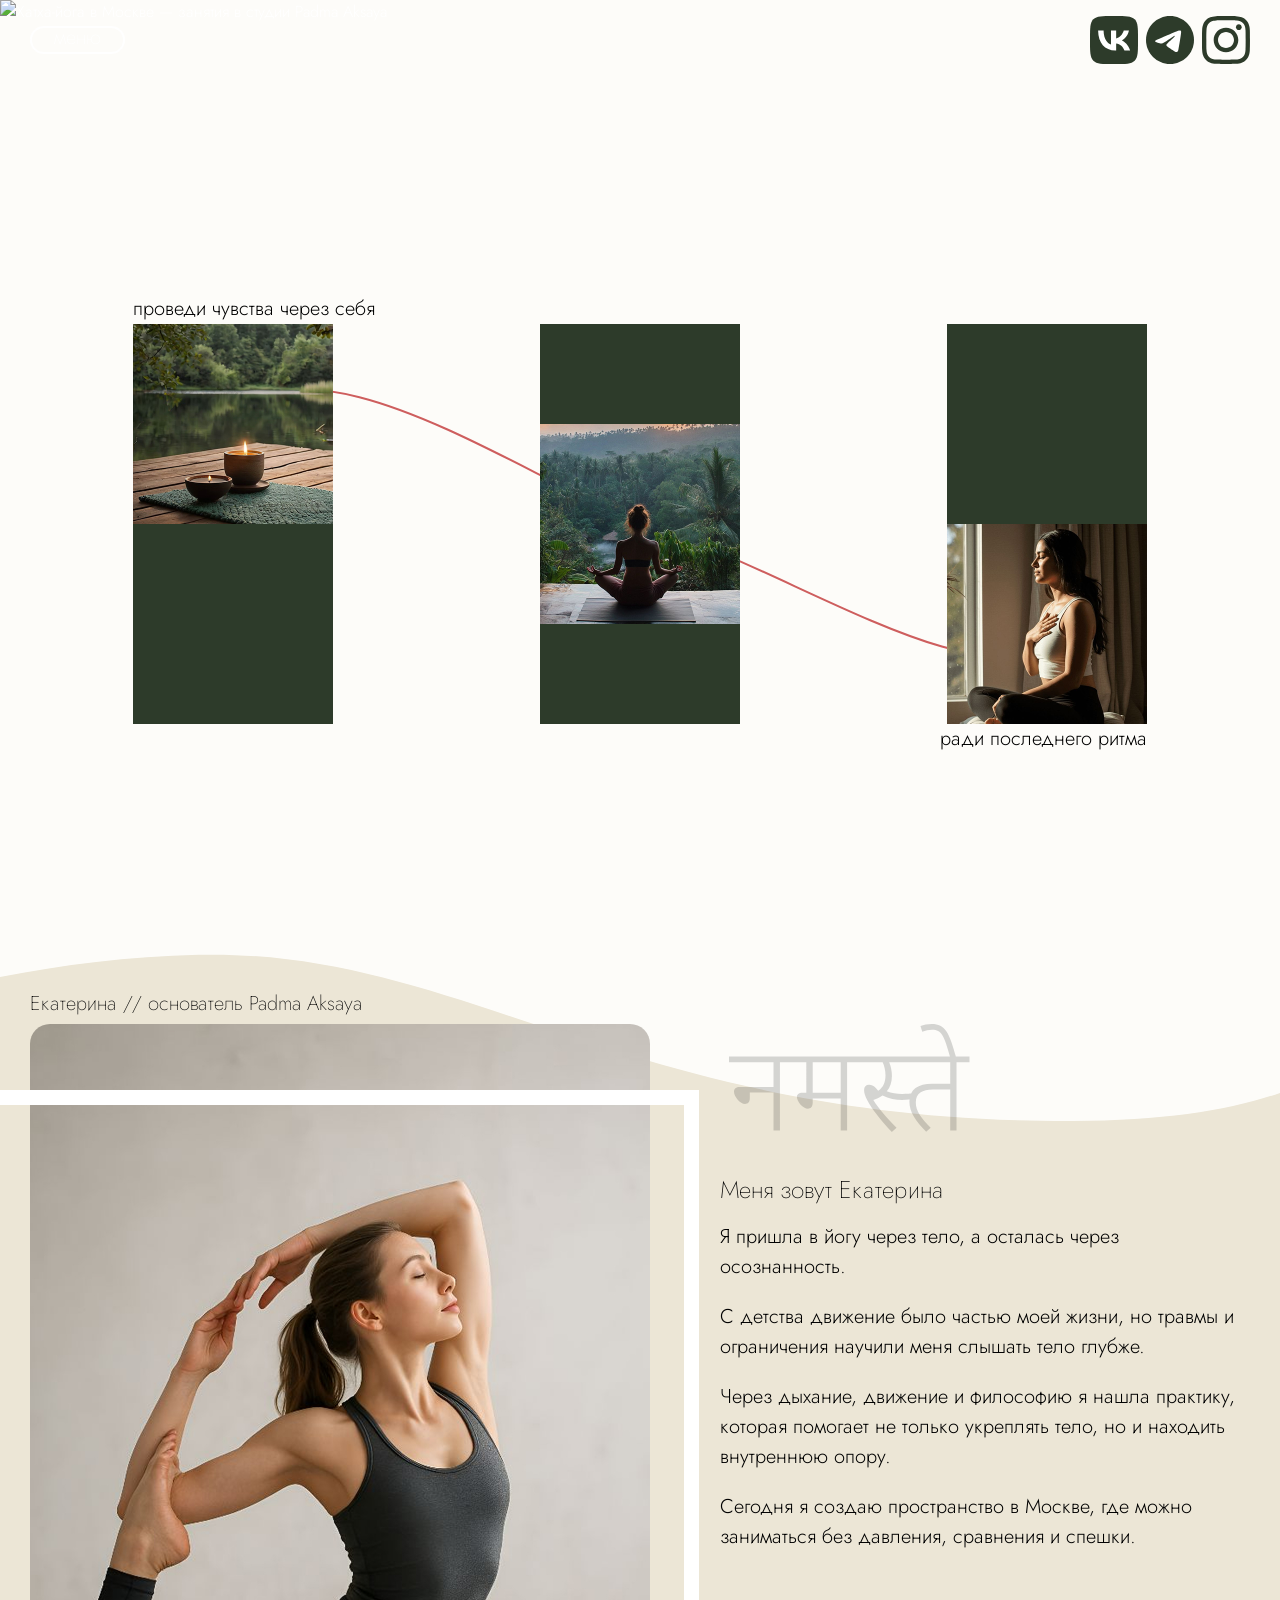
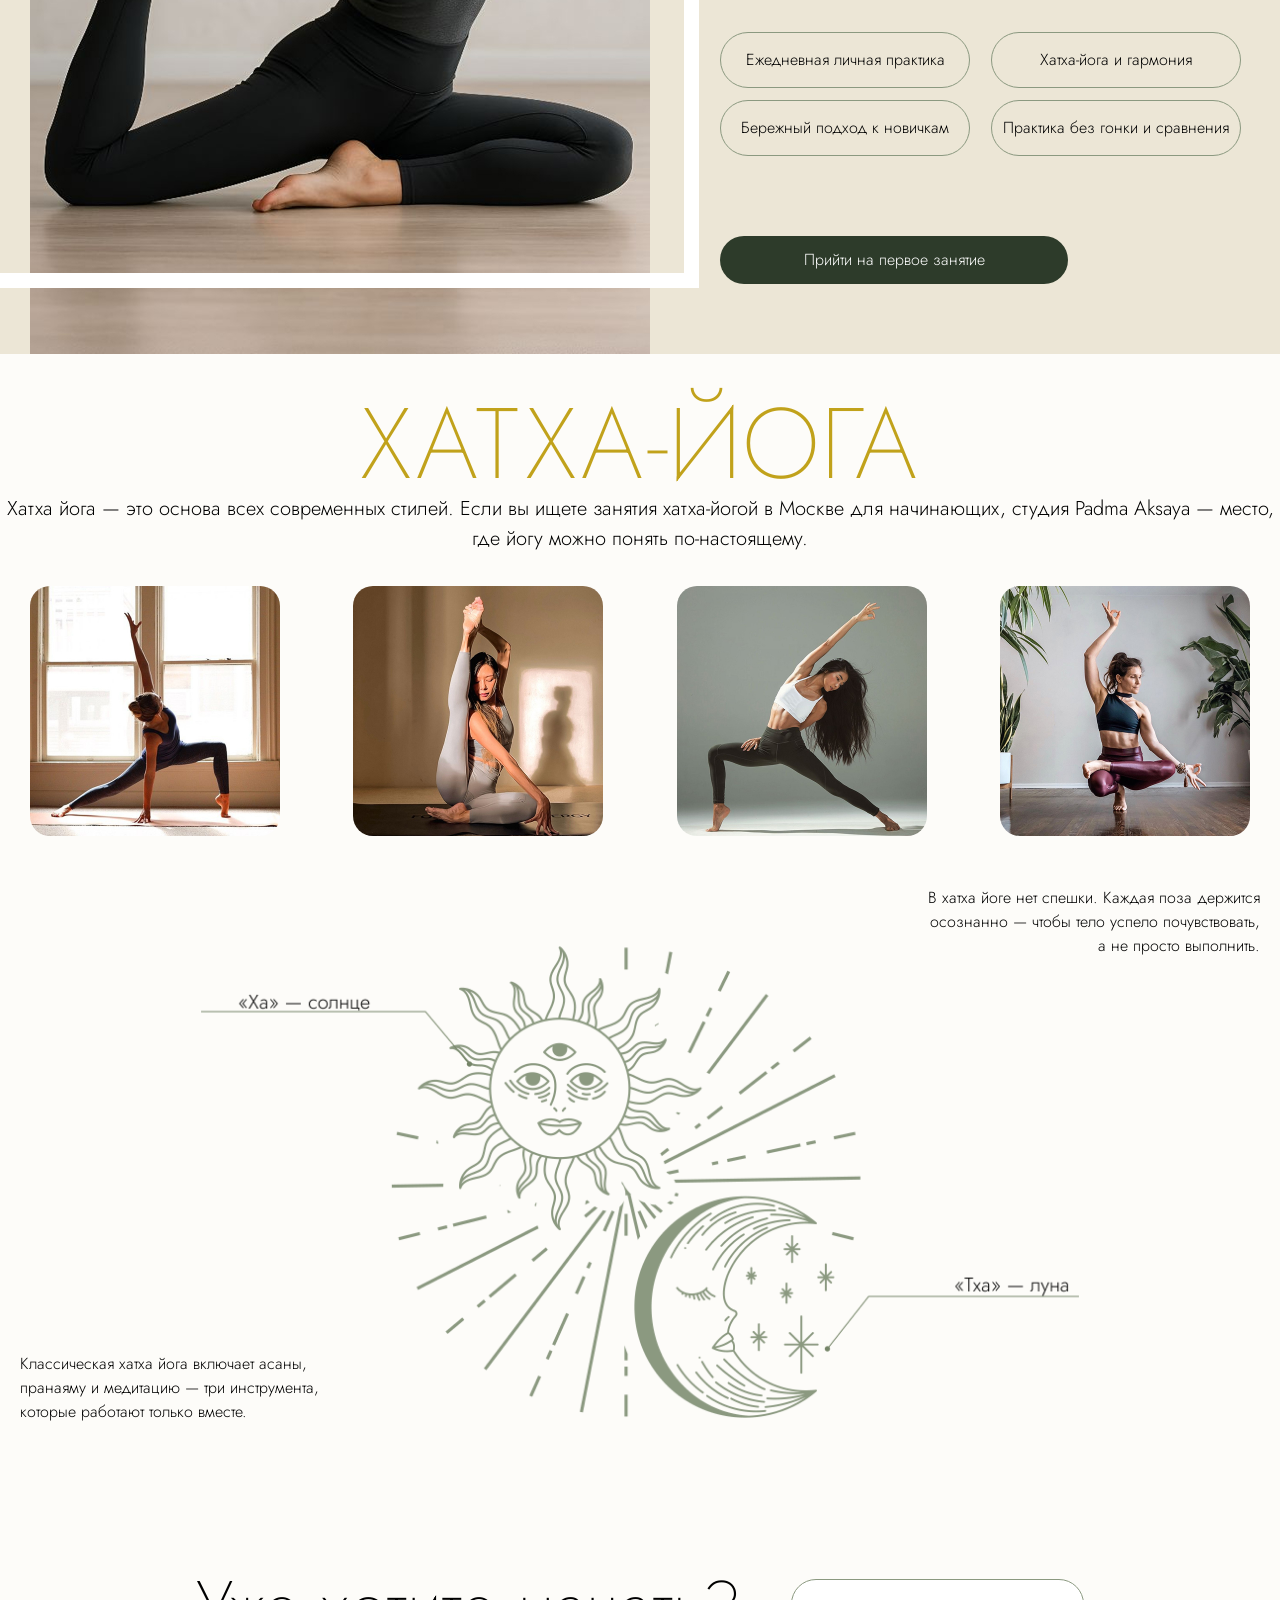
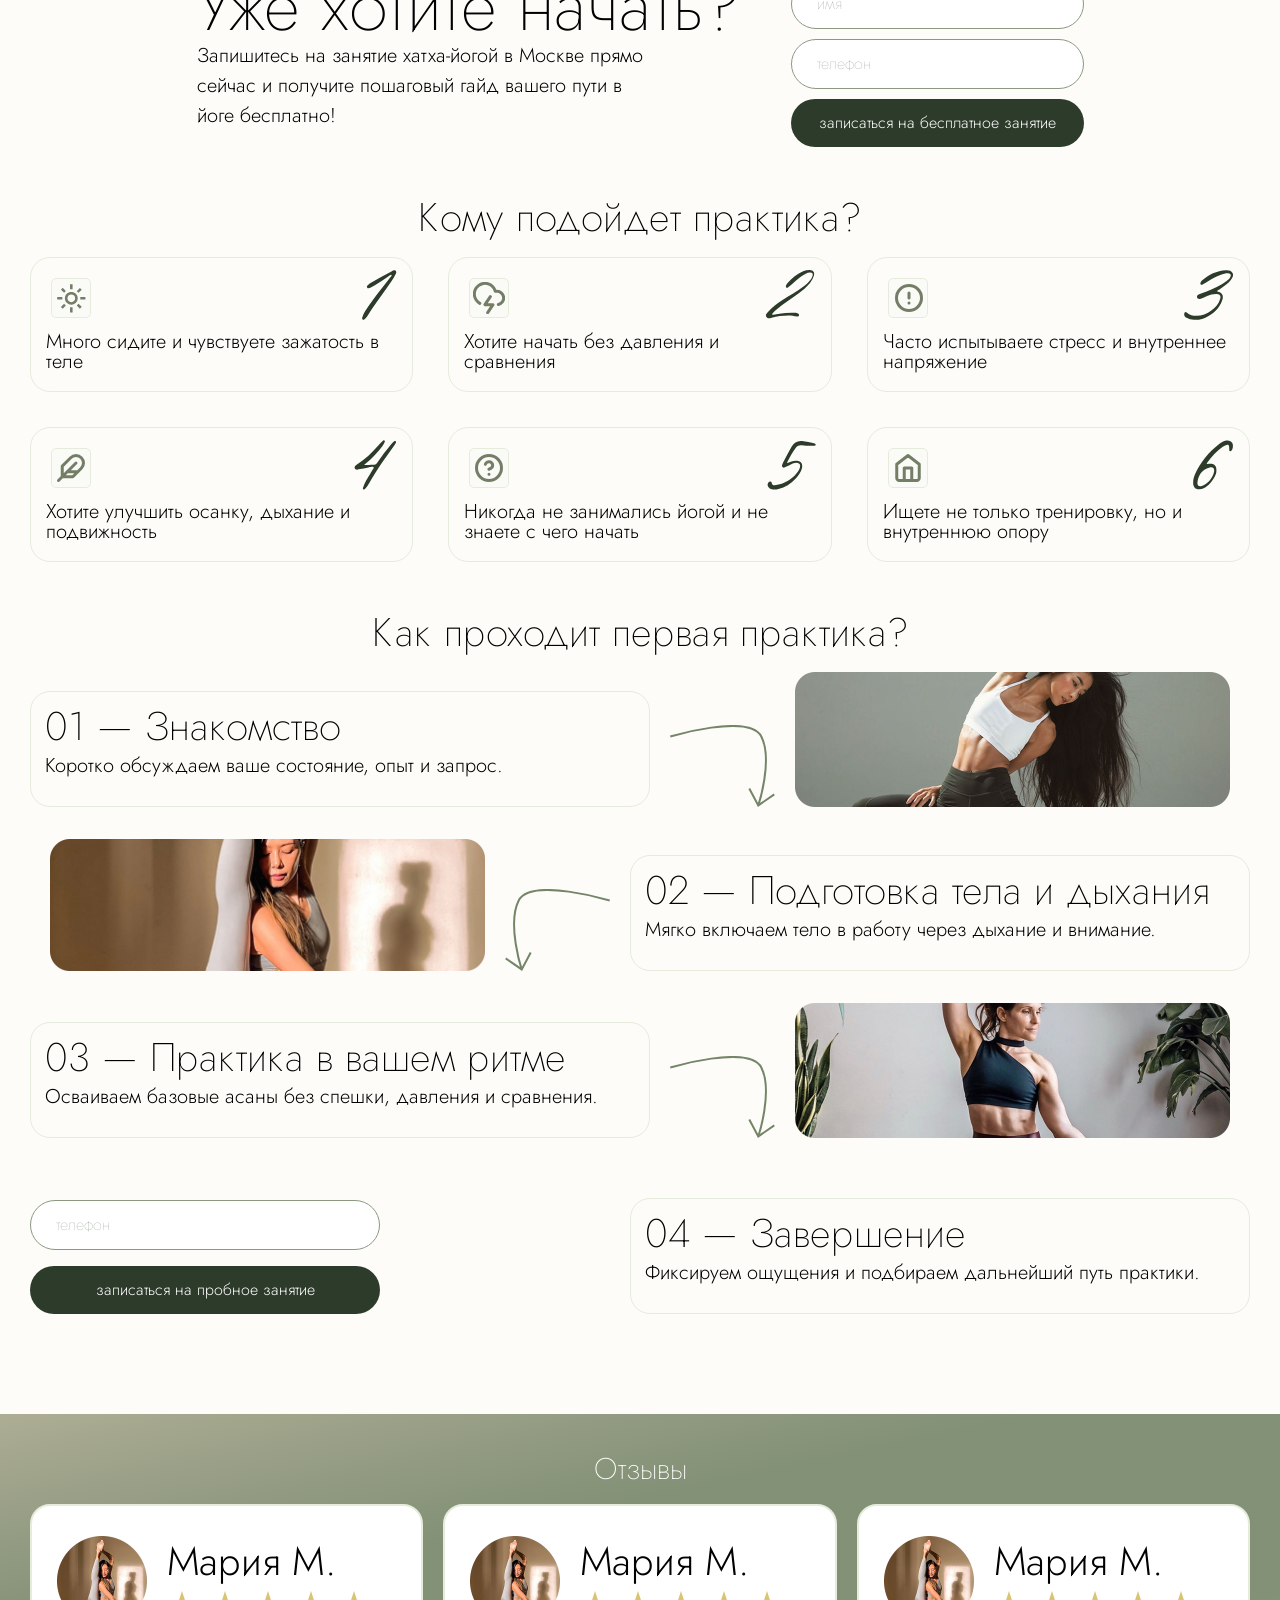
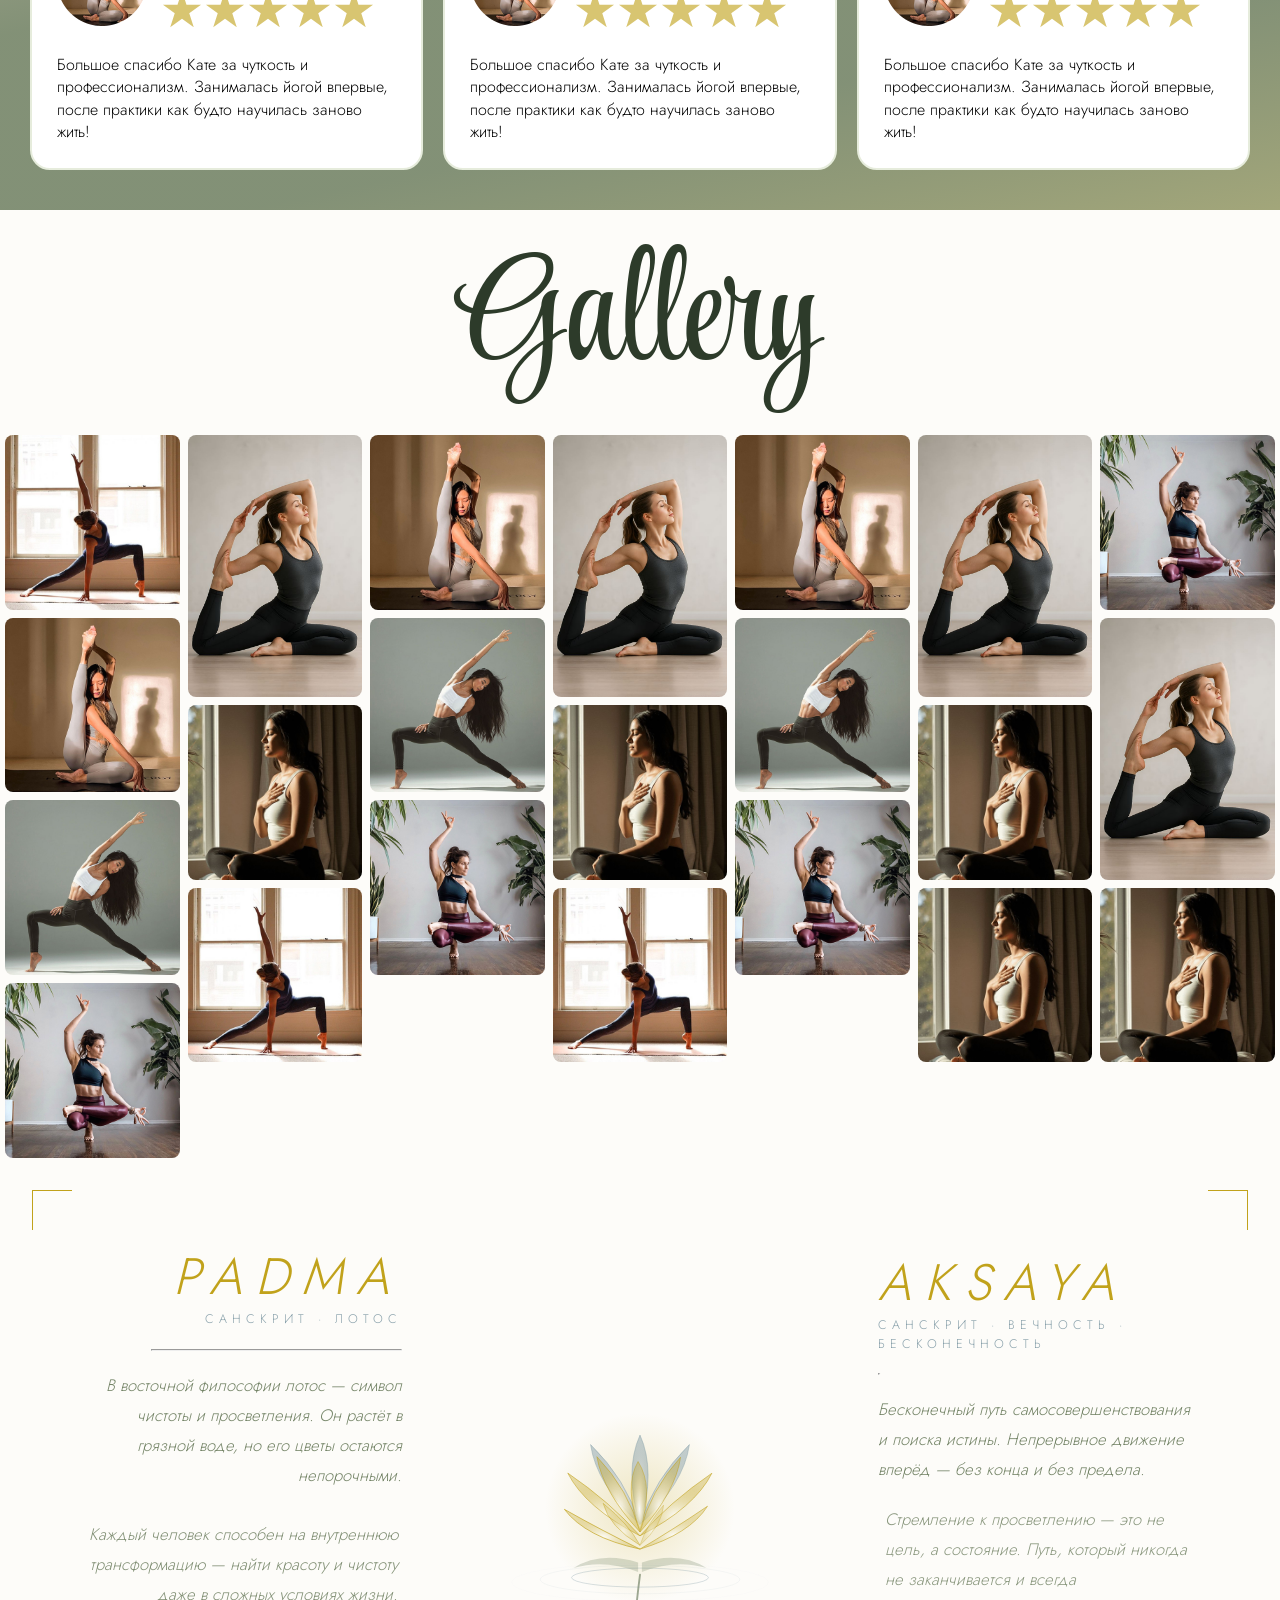
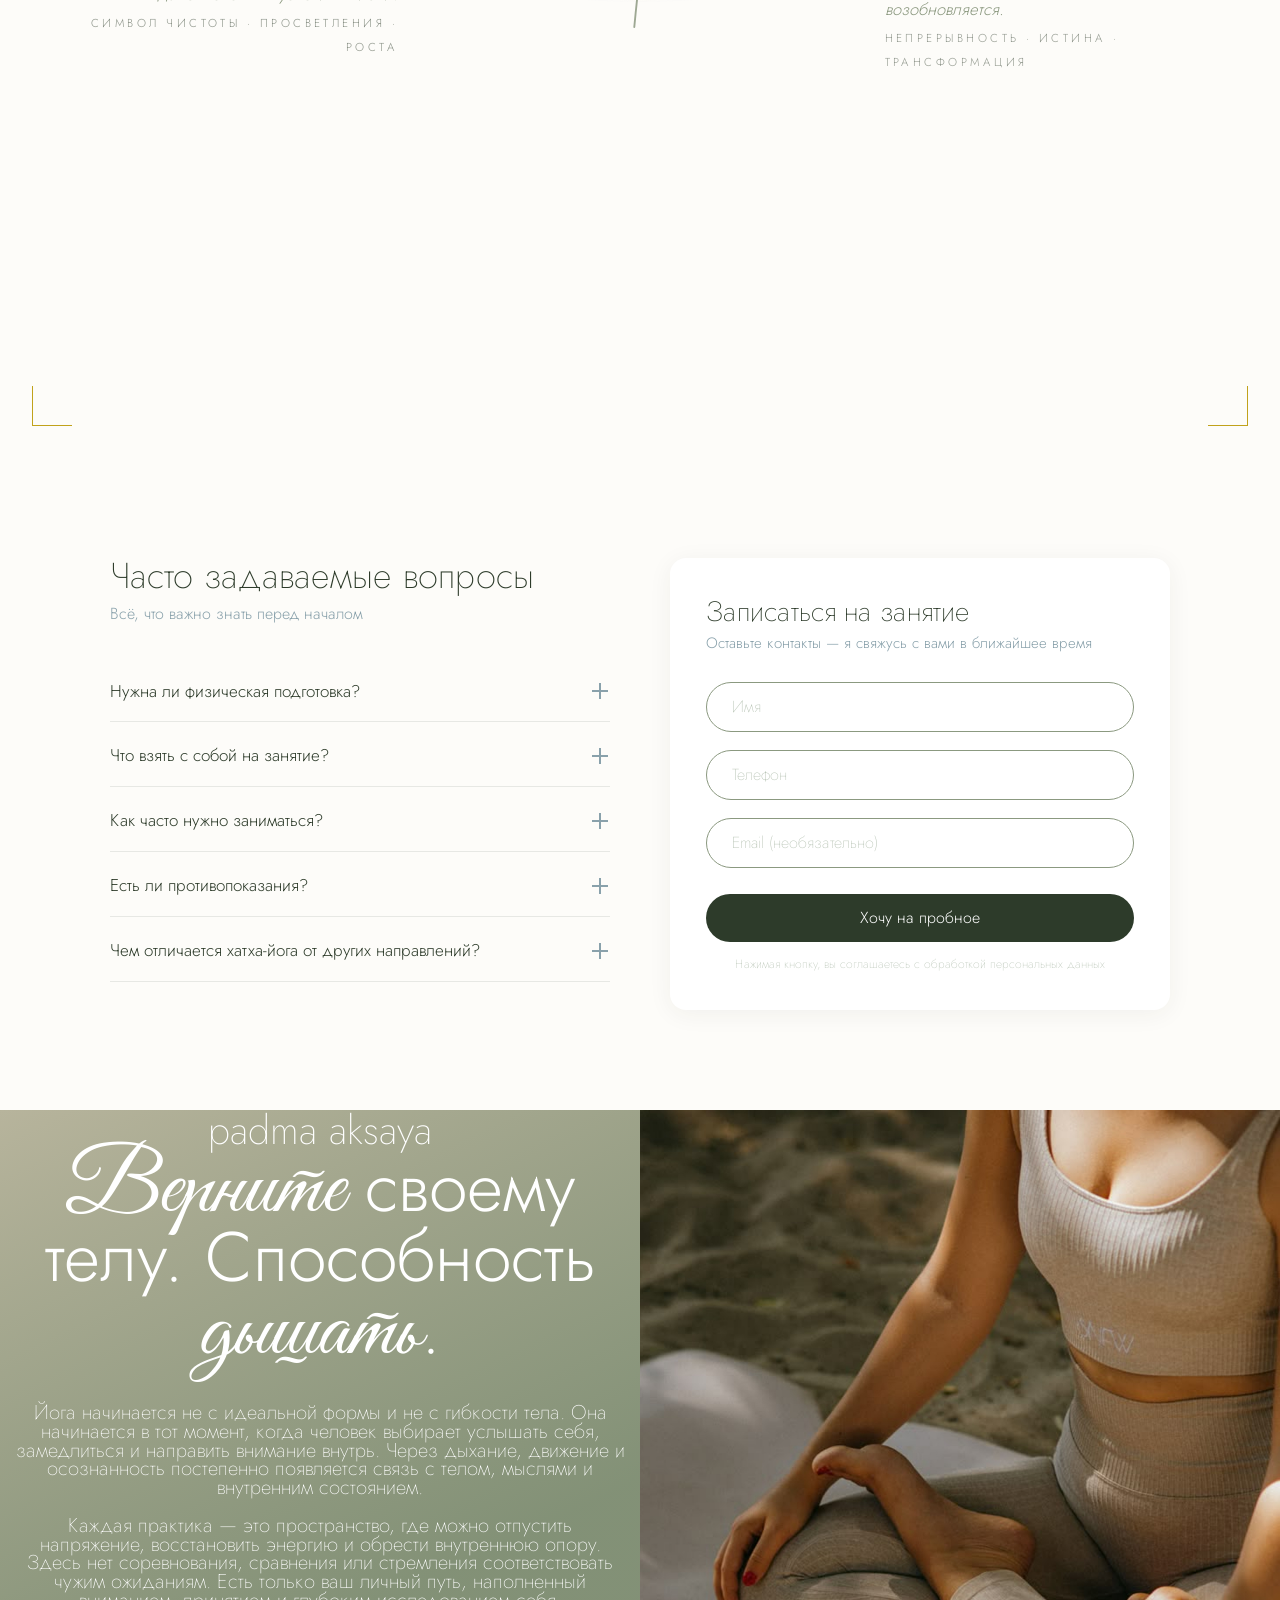
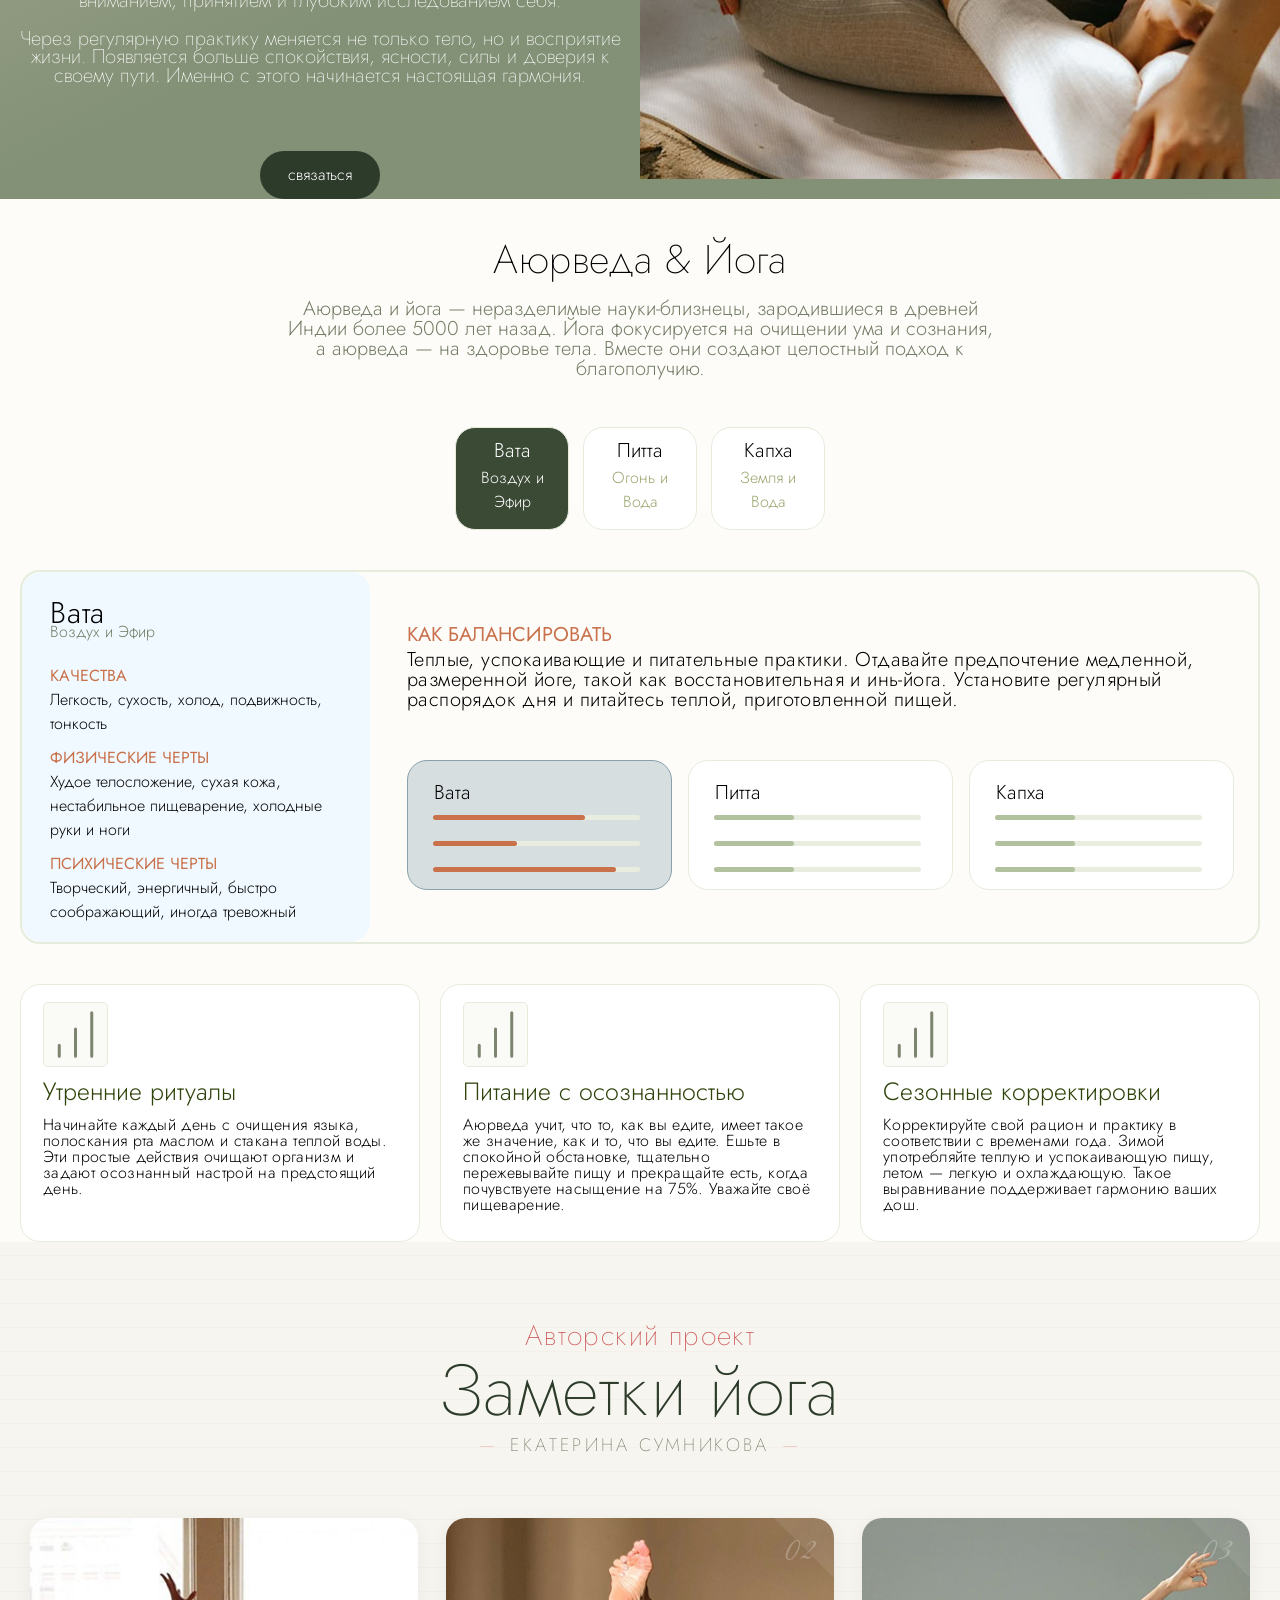
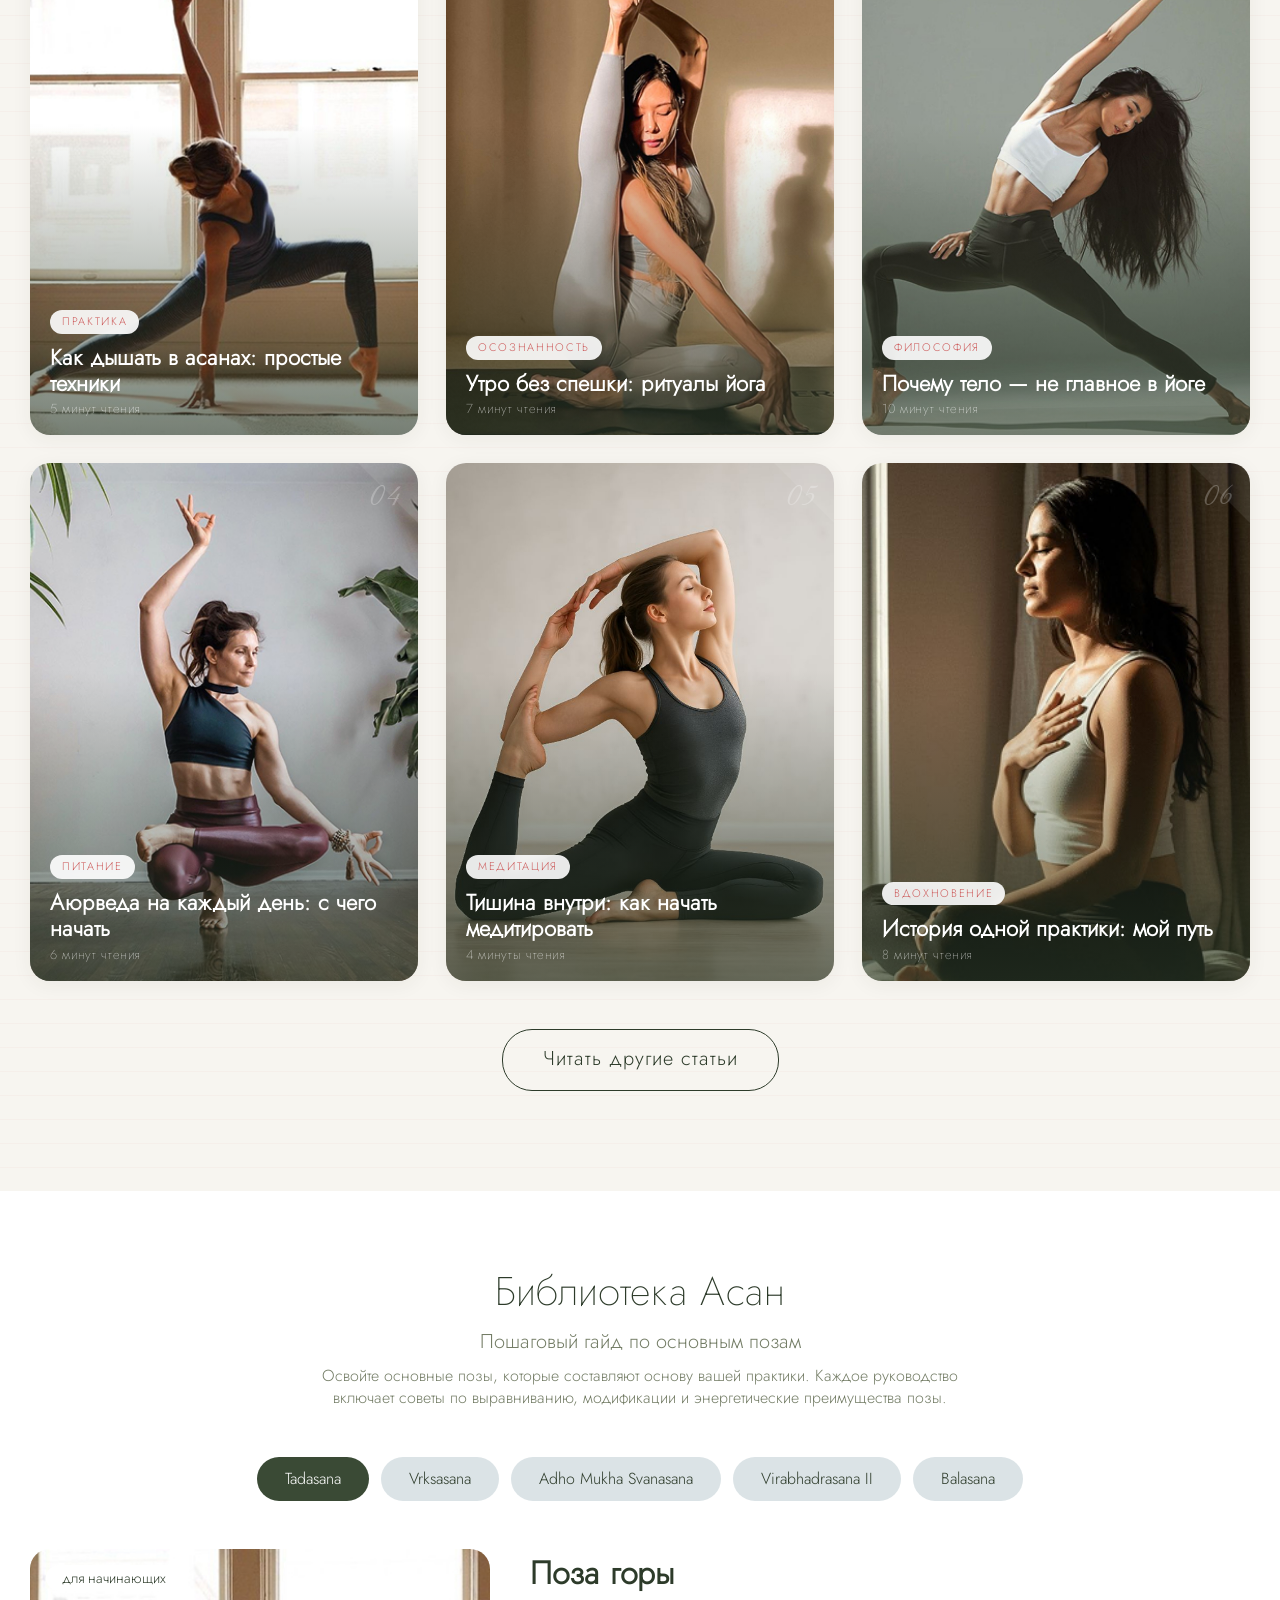
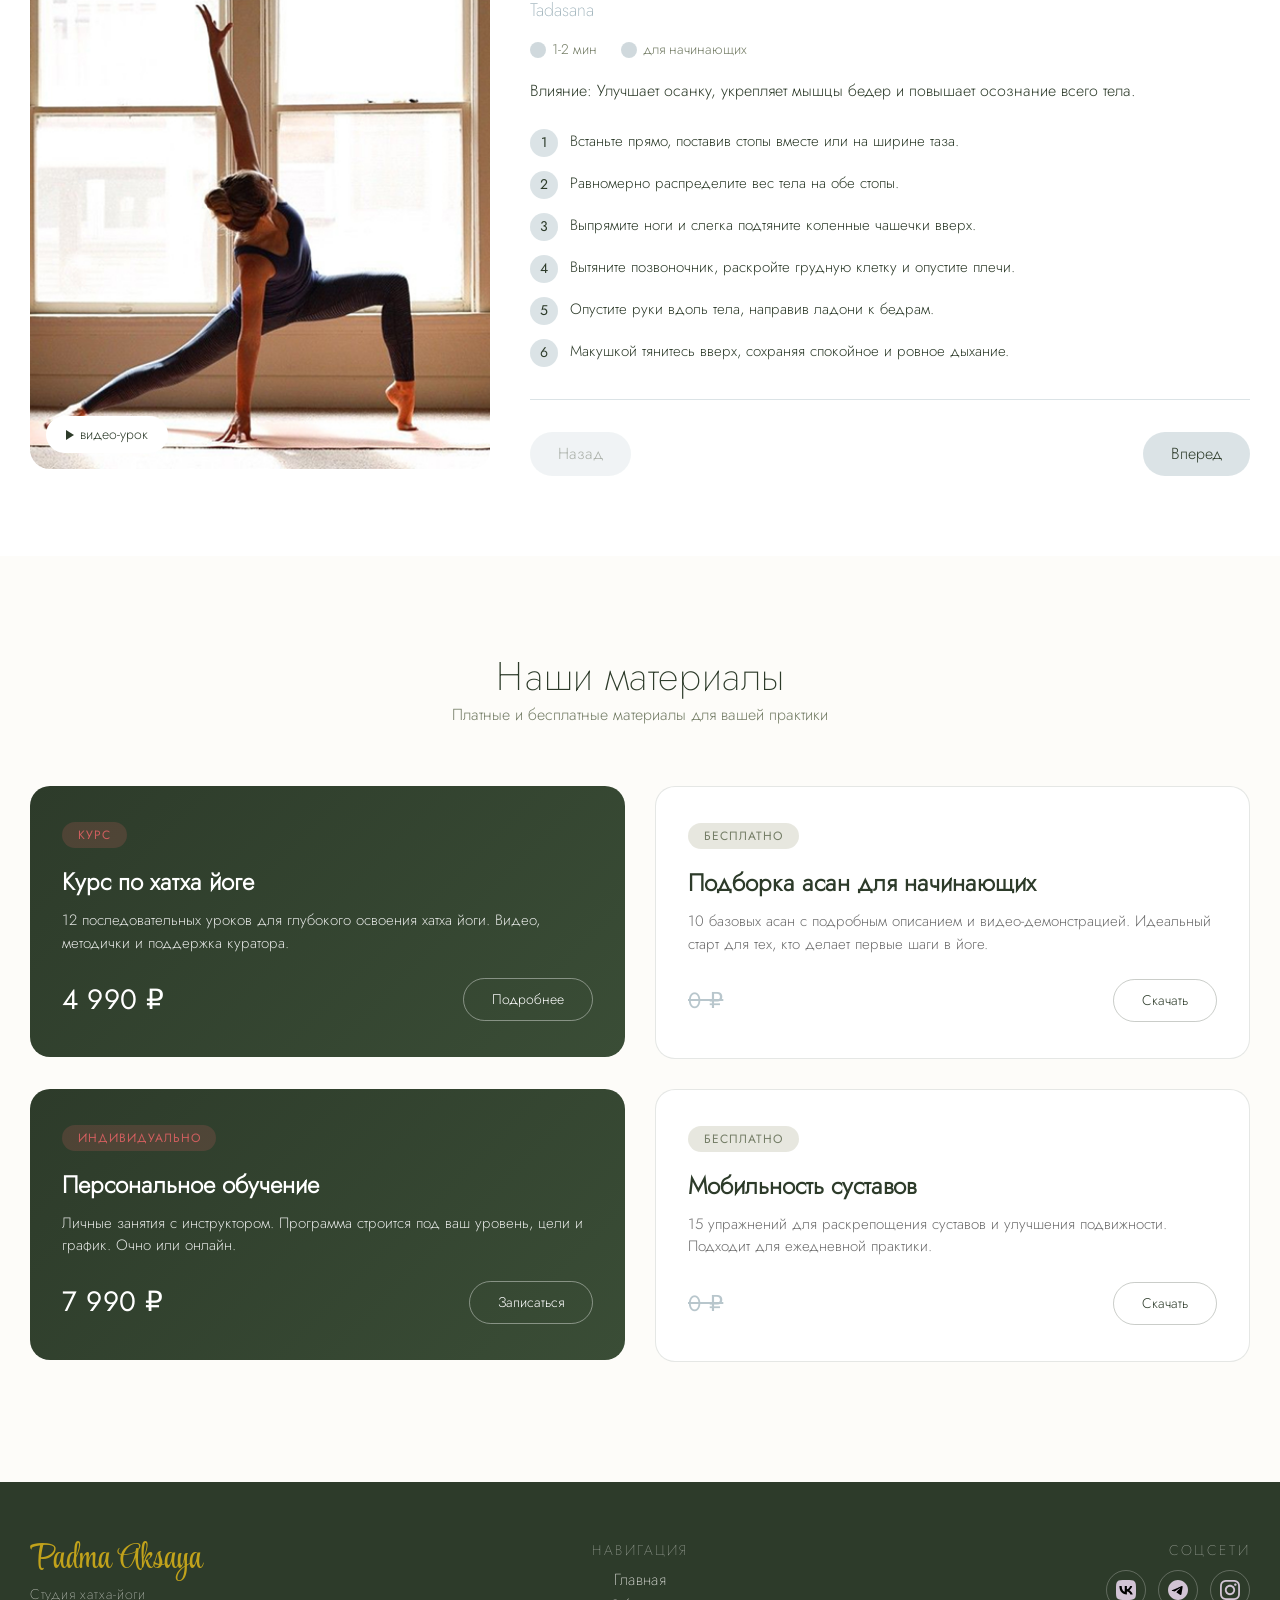
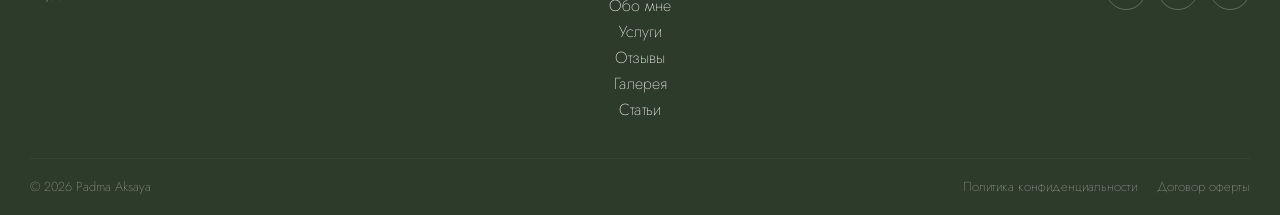
==== commit 786b85c5: "safari bug fixes" ====
--- a/index.html
+++ b/index.html
@@ -85,7 +85,10 @@
     rel="stylesheet"
     href="css/style.css"
   >
-
+  <link
+    rel="stylesheet"
+    href="css/modal.css"
+  >
 
 </head>
 <body>
@@ -207,7 +210,7 @@
         <span>Первое занятие бесплатно</span>
       </div>
       <div class="hero__desc-but-block">
-        <button class="hero__desc-but white__button">Пробное занятие</button>
+        <button class="hero__desc-but white__button" data-modal-trigger>Пробное занятие</button>
         <div class="hero__video-but white__button">
           <svg
             class="play__icon"
@@ -351,7 +354,7 @@
           </div>
         </div>
 
-        <button class="cta__button-green btn-primary">
+        <button class="cta__button-green btn-primary" data-modal-trigger>
           Прийти на первое занятие
         </button>
       </div>
@@ -1412,7 +1415,7 @@
         Через регулярную практику меняется не только тело, но и восприятие жизни. Появляется больше спокойствия, ясности, силы и доверия к своему пути. Именно с этого начинается настоящая гармония.
       </div>
 
-      <button class="breathe__button btn-primary">связаться</button>
+      <button class="breathe__button btn-primary" data-modal-trigger>связаться</button>
 
 
     </div>
@@ -1985,5 +1988,29 @@
   defer
 ></script>
 
+<!-- ===== MODAL ===== -->
+<div class="modal-overlay" id="form-modal">
+  <div class="modal">
+    <button class="modal__close" aria-label="Закрыть">&times;</button>
+    <div class="form-block modal__form">
+      <h3 class="form__title font-heading">Записаться на занятие</h3>
+      <p class="form__subtitle">Оставьте контакты — я свяжусь с вами в ближайшее время</p>
+      <form action="" novalidate>
+        <div class="form-group">
+          <input class="form-input input-pill" type="text" placeholder="Имя" required>
+        </div>
+        <div class="form-group">
+          <input class="form-input input-pill" type="tel" placeholder="Телефон" required>
+        </div>
+        <div class="form-group">
+          <input class="form-input input-pill" type="email" placeholder="Email (необязательно)">
+        </div>
+        <button class="form-submit btn-primary" type="submit">Отправить</button>
+      </form>
+      <p class="form-note font-heading">Нажимая кнопку, вы соглашаетесь с обработкой персональных данных</p>
+    </div>
+  </div>
+</div>
+
 </body>
 </html>
--- a/css/style.css
+++ b/css/style.css
@@ -619,8 +619,6 @@
 .main__image {
   width: 1920px;
   max-width: 1920px;
-  justify-self: center;
-
 }
 
 .hero {
@@ -916,6 +914,19 @@
   .first__point,
   .second__point {
     display: none;
+  }
+
+  .hero {
+    display: flex;
+    justify-content: center;
+    align-items: flex-start;
+    overflow: hidden;
+  }
+
+  .main__image {
+    flex-shrink: 0;
+    width: 1920px;
+    max-width: 1920px;
   }
 }
 
--- a/css/modal.css
+++ b/css/modal.css
@@ -0,0 +1,72 @@
+/* ========================================
+   Modal Window
+   ======================================== */
+
+.modal-overlay {
+  display: none;
+  position: fixed;
+  inset: 0;
+  background: rgba(0, 0, 0, 0.5);
+  z-index: 1000;
+  justify-content: center;
+  align-items: center;
+  padding: 20px;
+  opacity: 0;
+  transition: opacity 0.3s ease;
+}
+
+.modal-overlay.open {
+  display: flex;
+  opacity: 1;
+}
+
+.modal {
+  background: #fff;
+  border-radius: 16px;
+  padding: 40px 36px;
+  max-width: 460px;
+  width: 100%;
+  position: relative;
+  box-shadow: 0 20px 60px rgba(0, 0, 0, 0.15);
+  transform: translateY(20px) scale(0.97);
+  transition: transform 0.3s ease;
+  max-height: 90vh;
+  overflow-y: auto;
+}
+
+.modal-overlay.open .modal {
+  transform: translateY(0) scale(1);
+}
+
+.modal__close {
+  position: absolute;
+  top: 16px;
+  right: 20px;
+  background: none;
+  border: none;
+  font-size: 32px;
+  color: #89A1AB;
+  cursor: pointer;
+  line-height: 1;
+  padding: 0;
+  width: 32px;
+  height: 32px;
+  display: flex;
+  align-items: center;
+  justify-content: center;
+  transition: color 0.2s;
+}
+
+.modal__close:hover {
+  color: #2D3B2A;
+}
+
+.modal .form-block {
+  box-shadow: none;
+  padding: 0;
+}
+
+/* prevent body scroll when modal is open */
+body.modal-open {
+  overflow: hidden;
+}
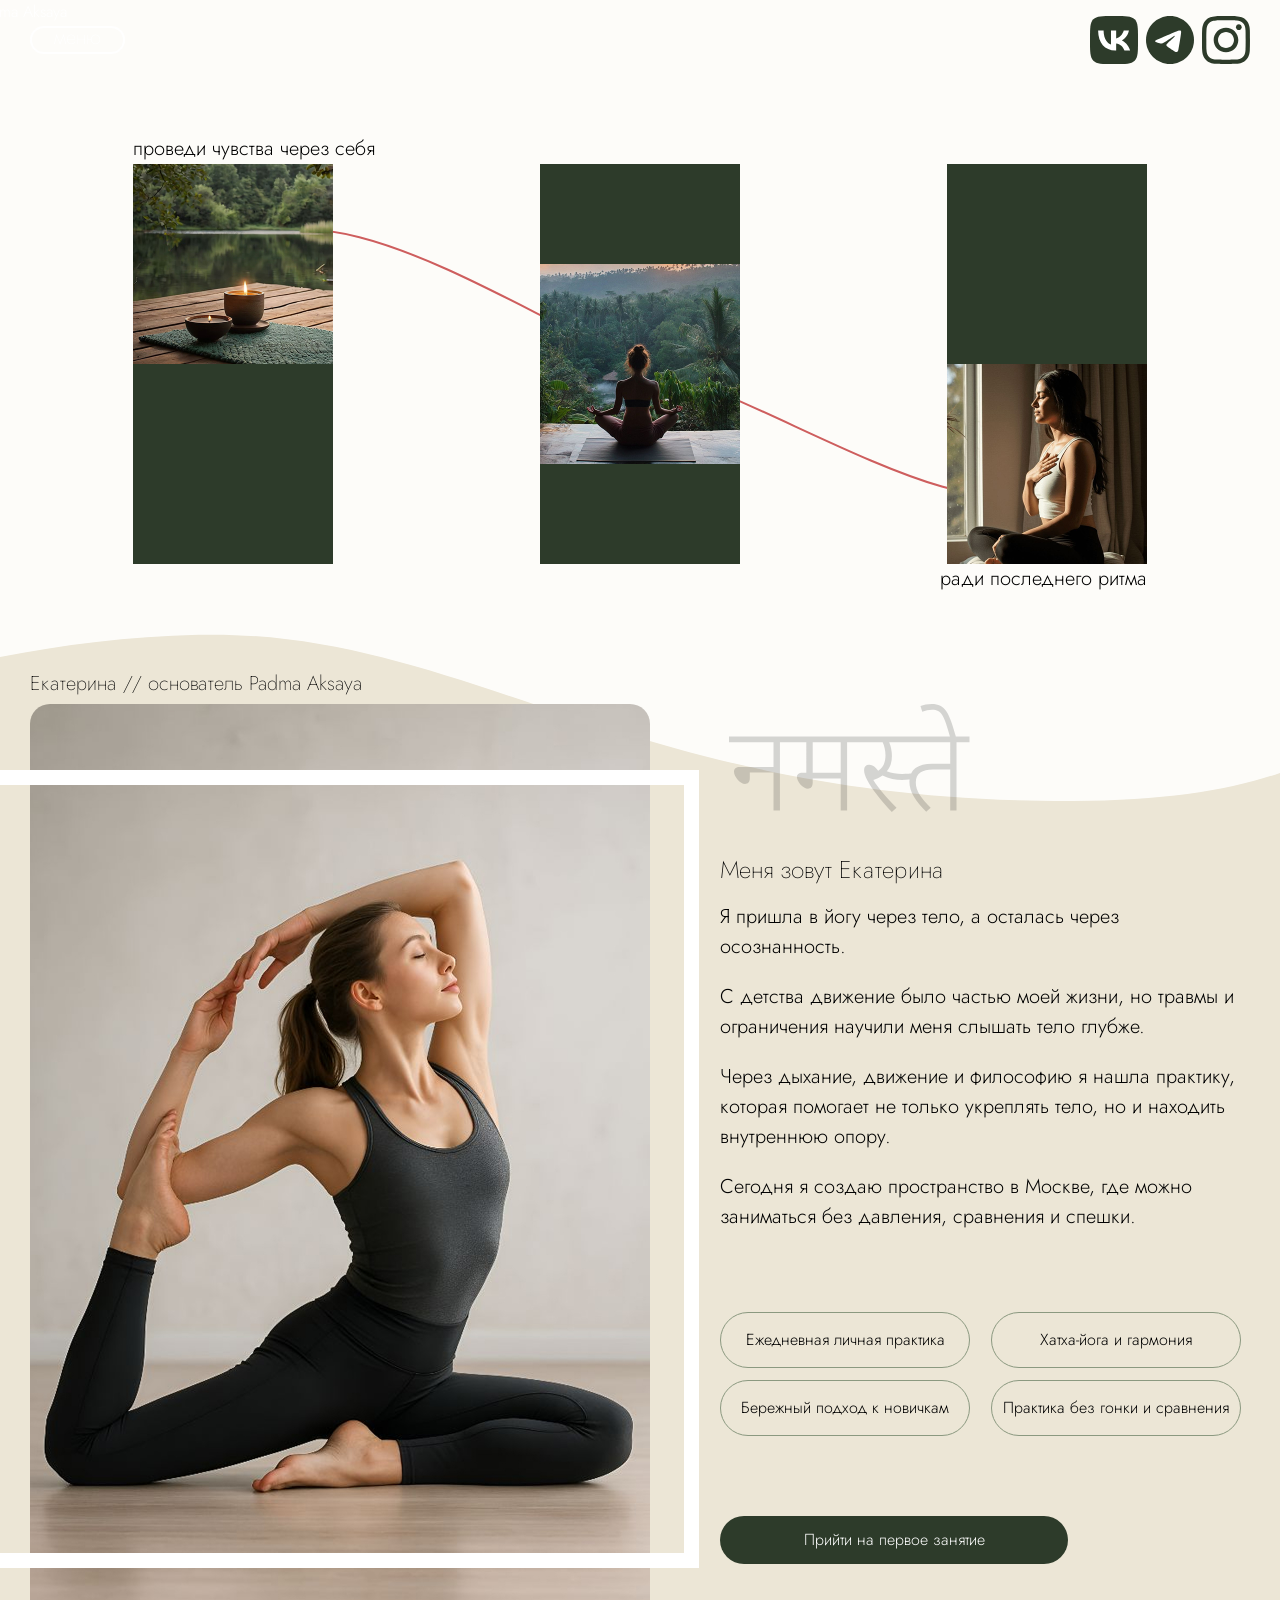
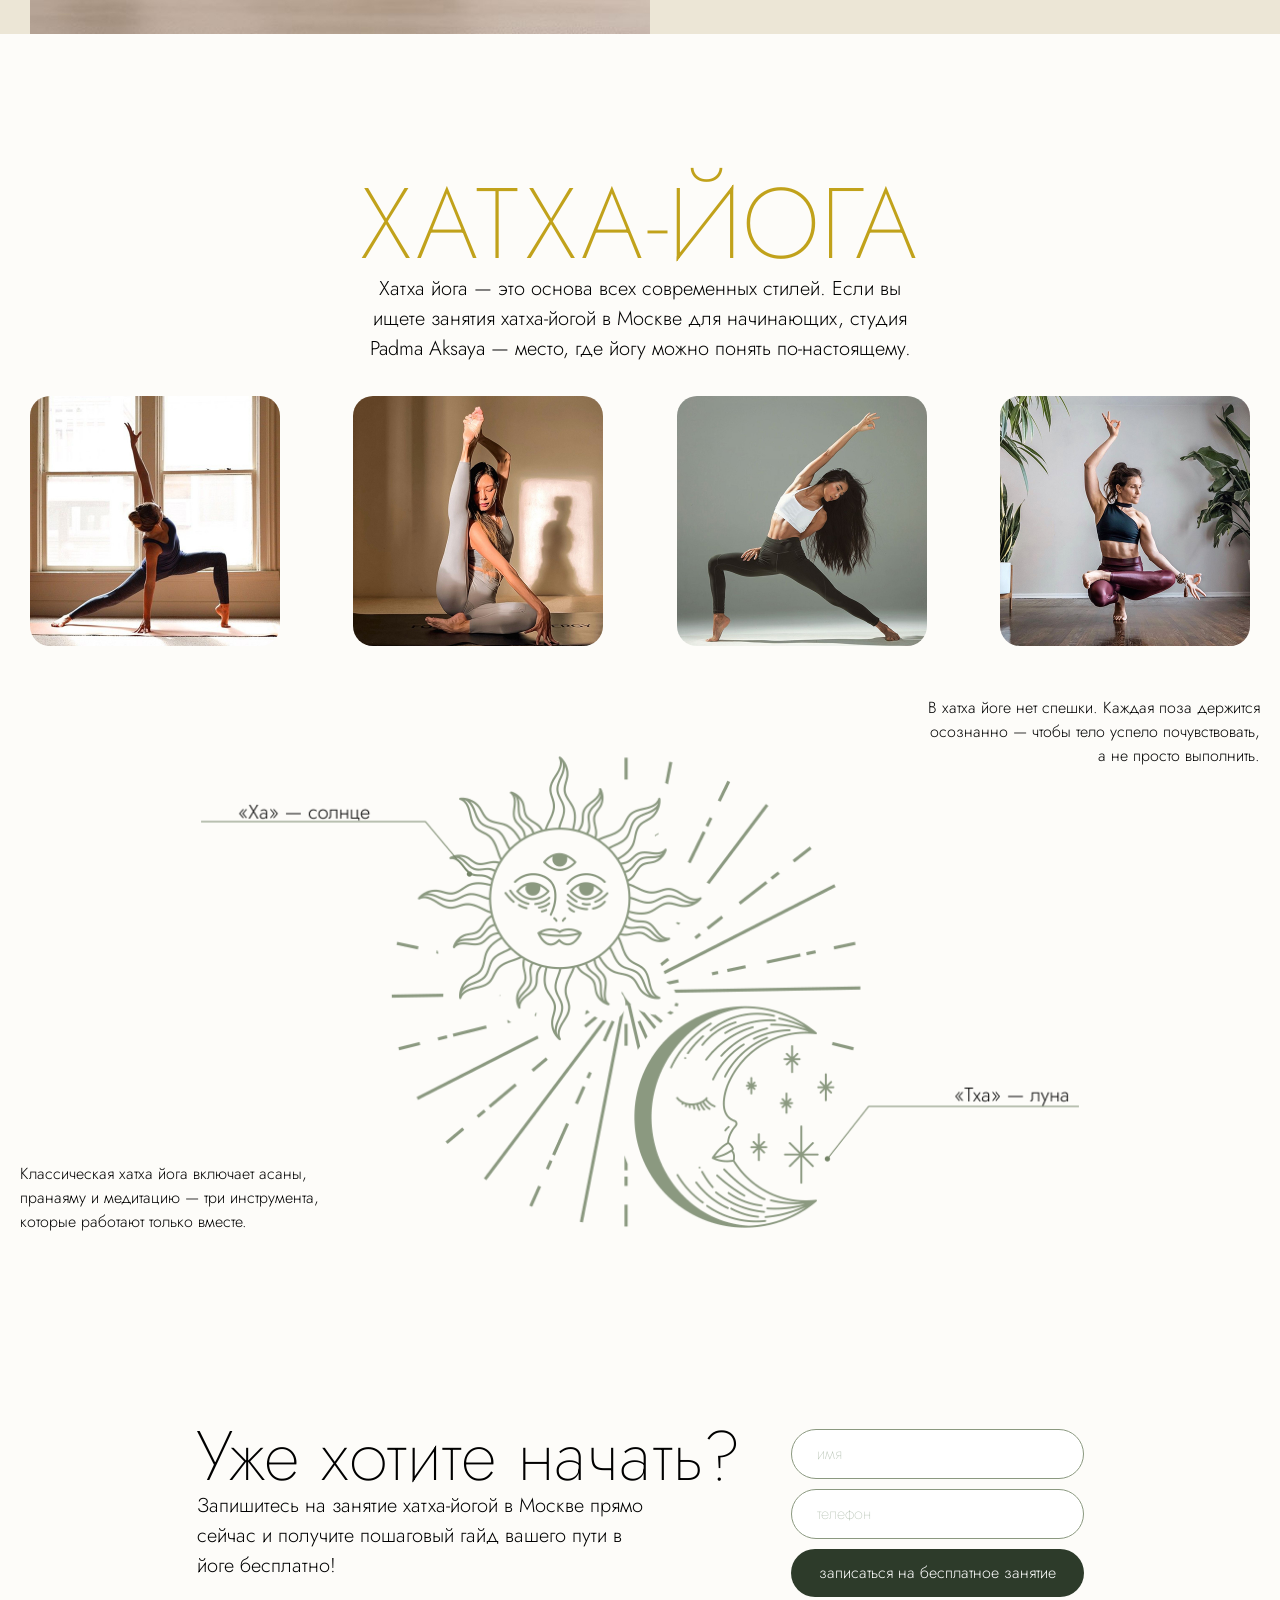
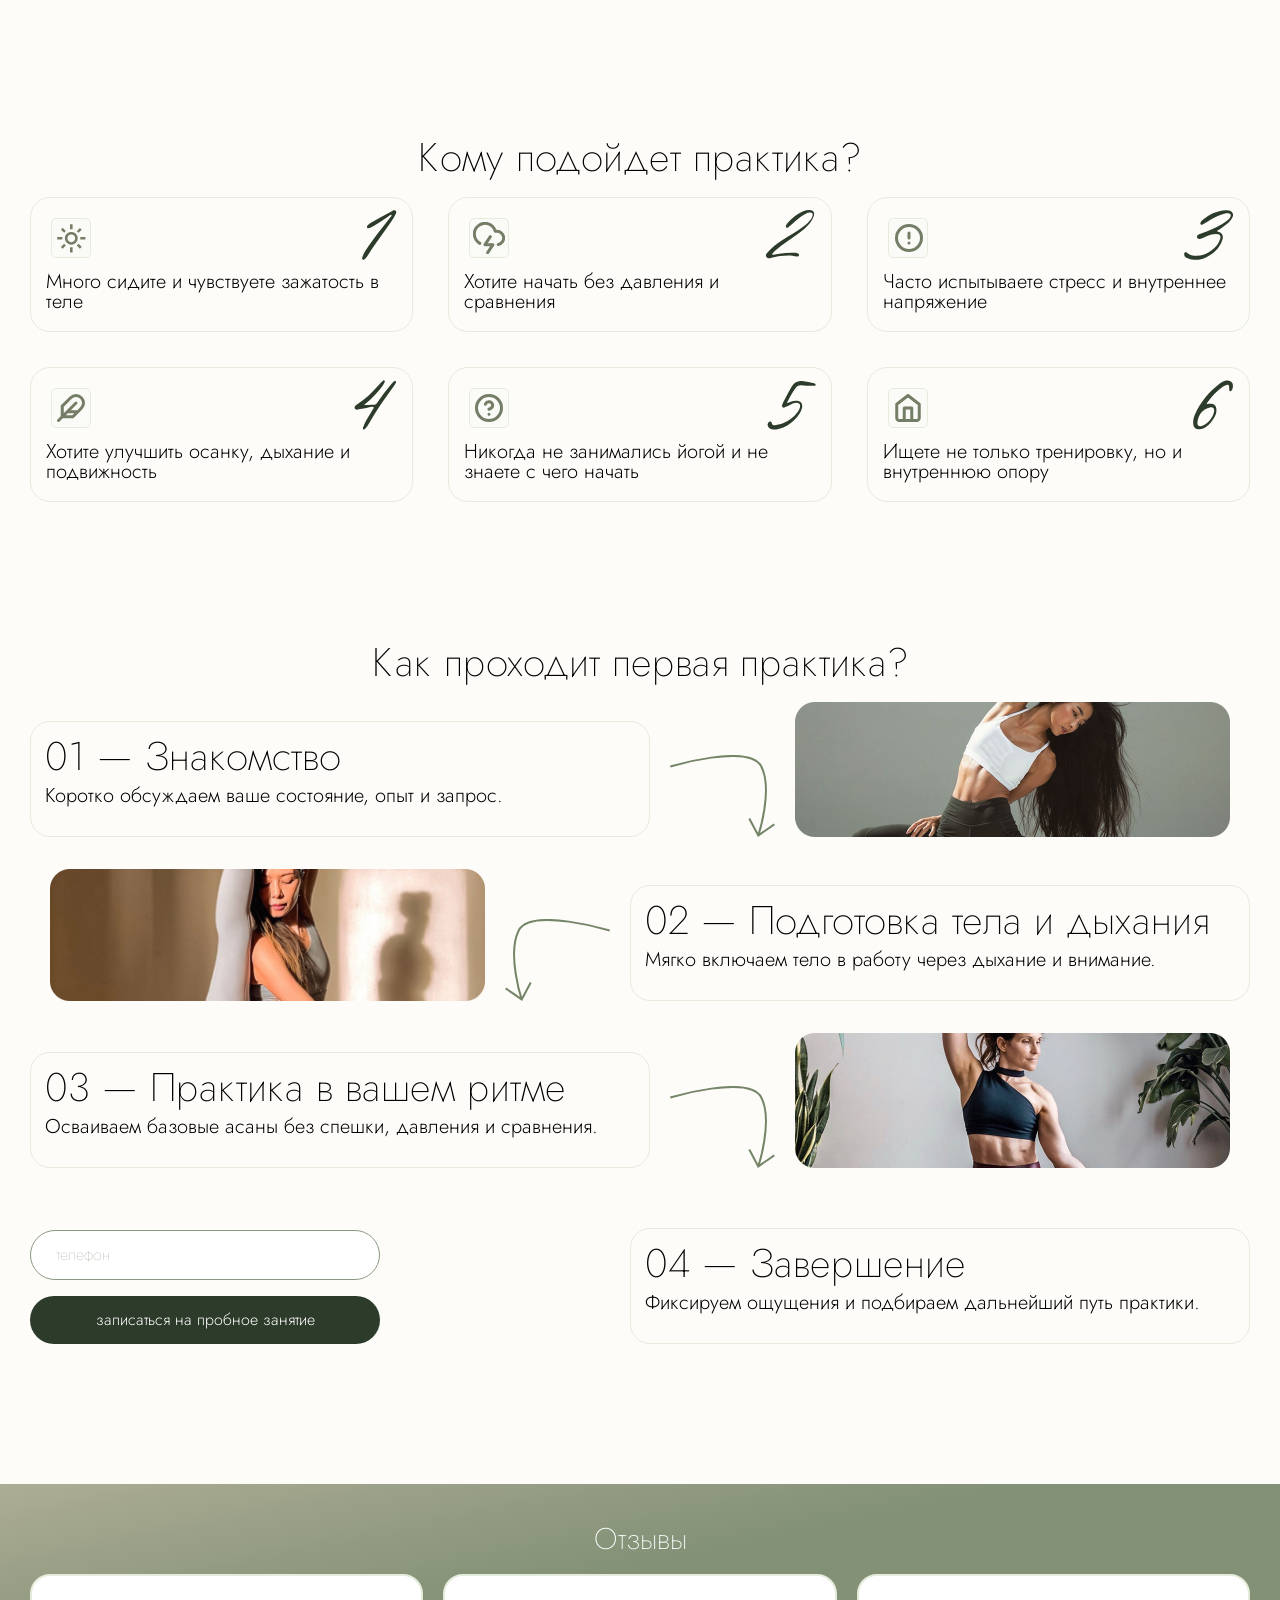
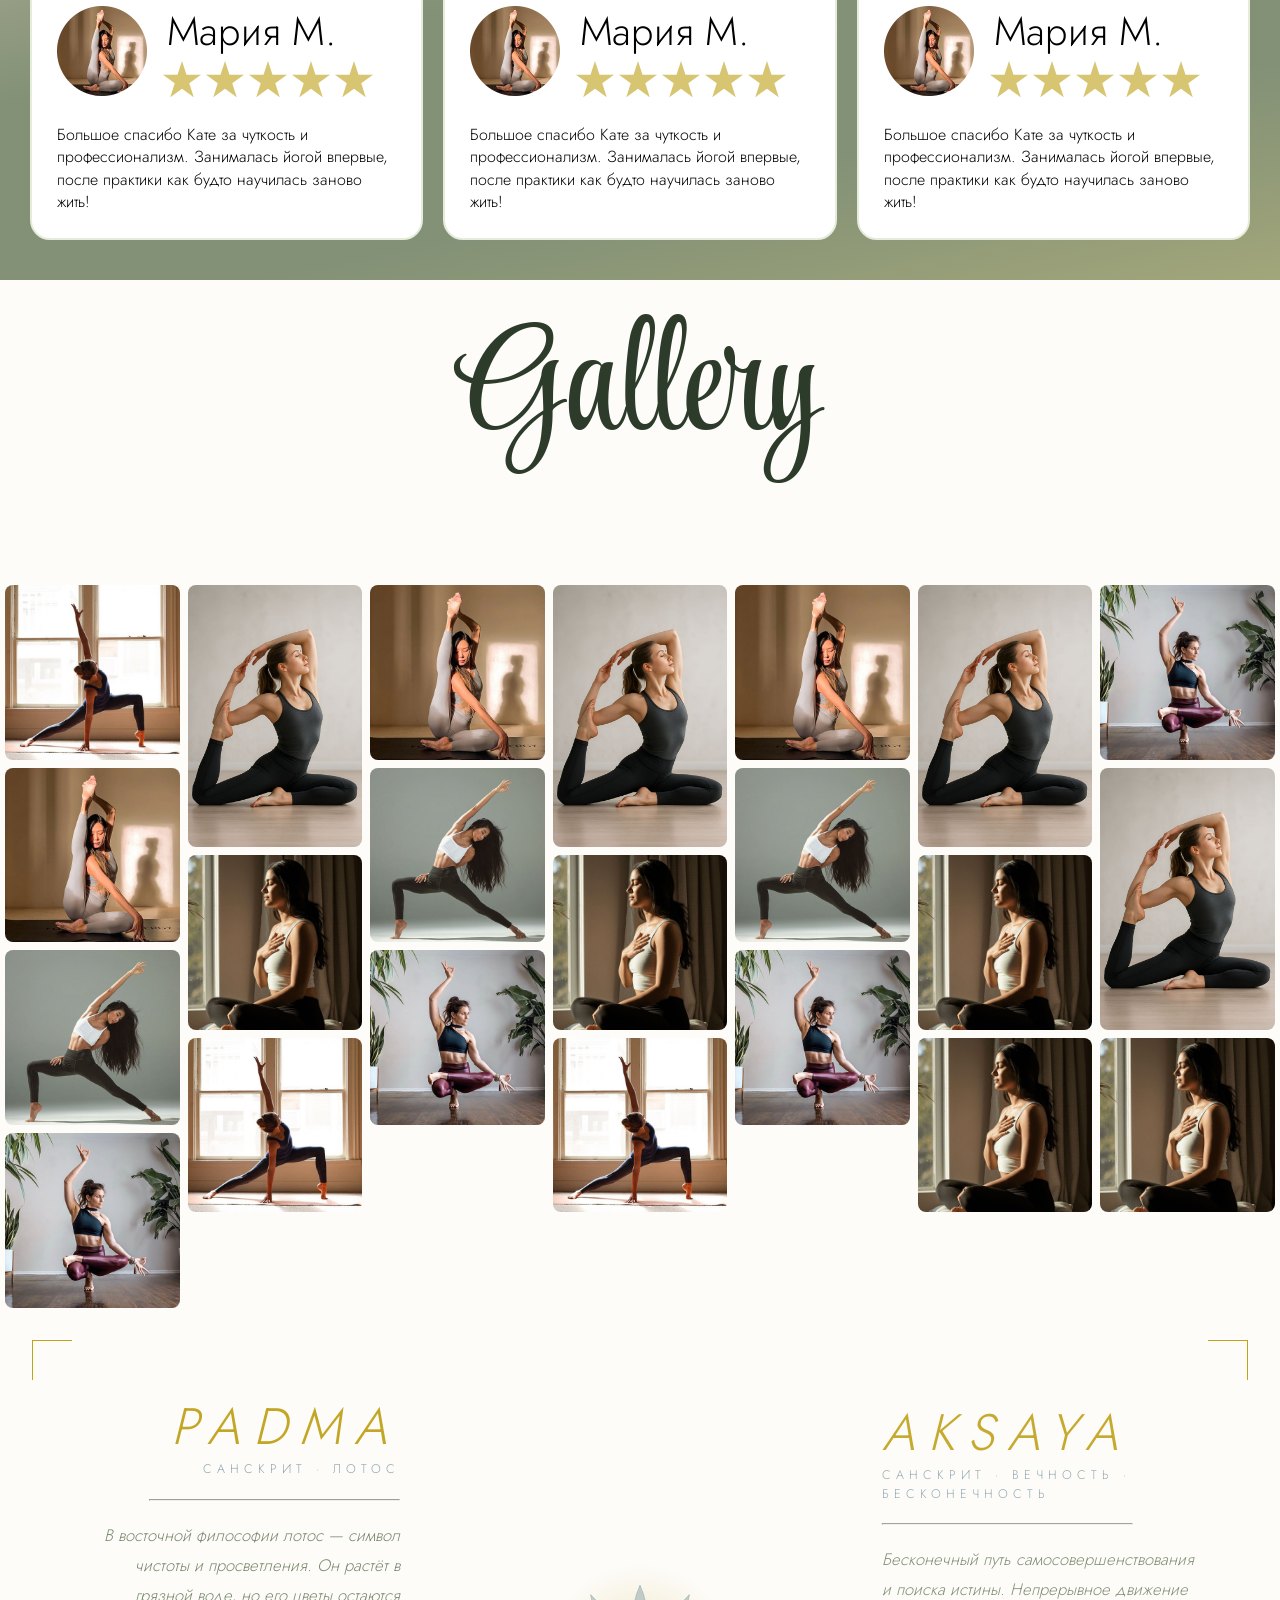
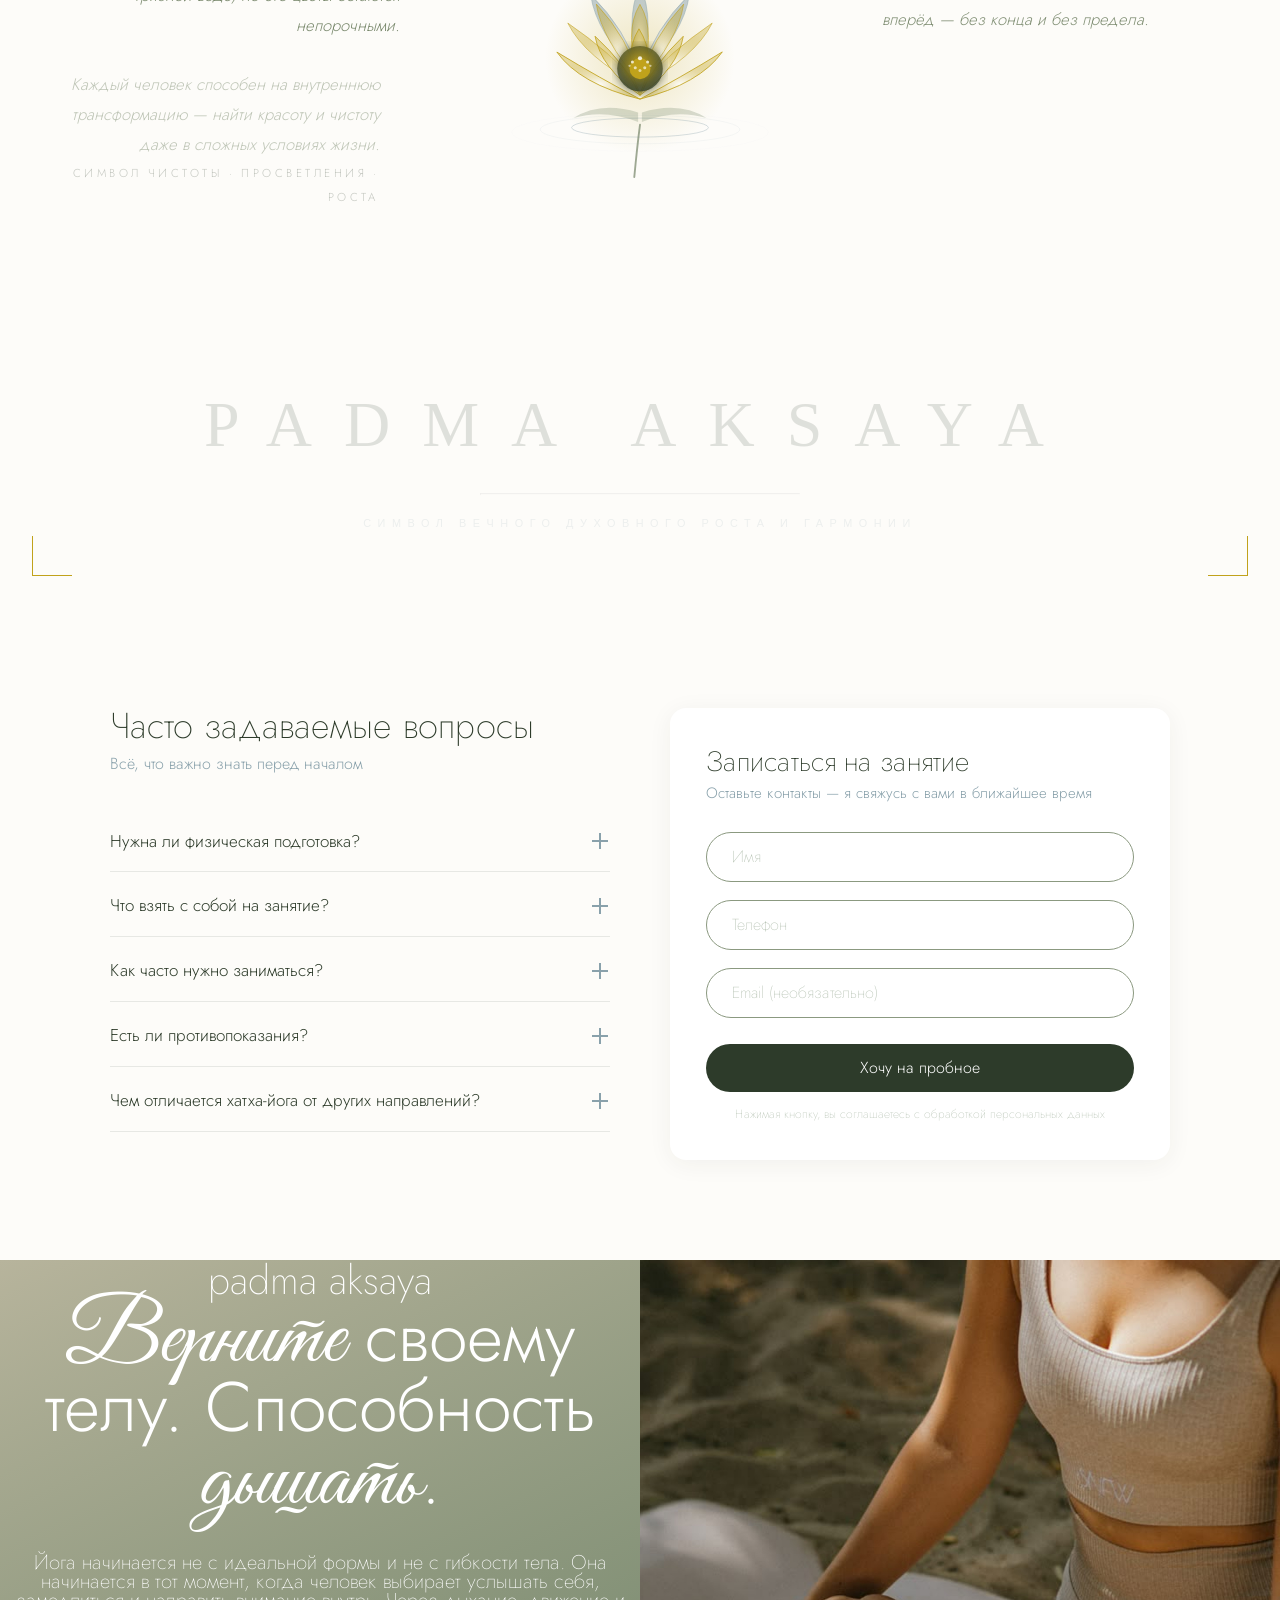
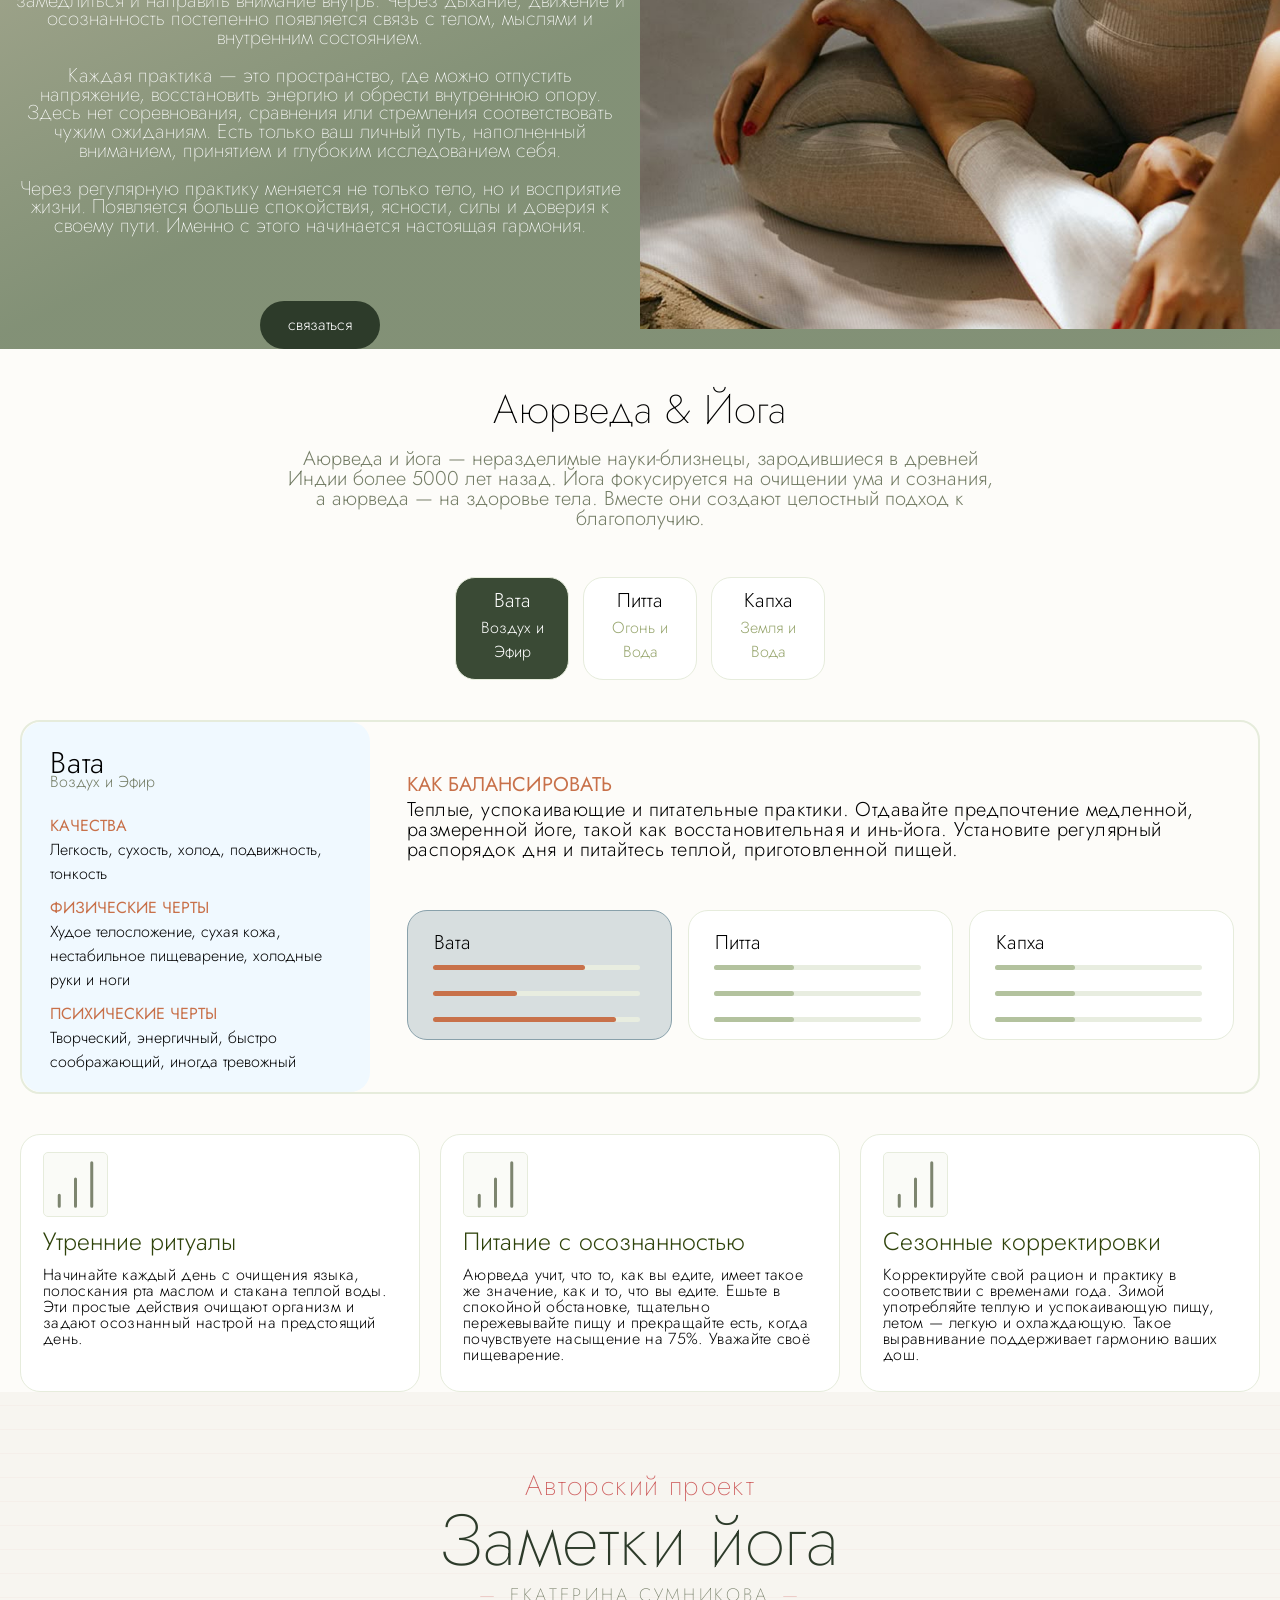
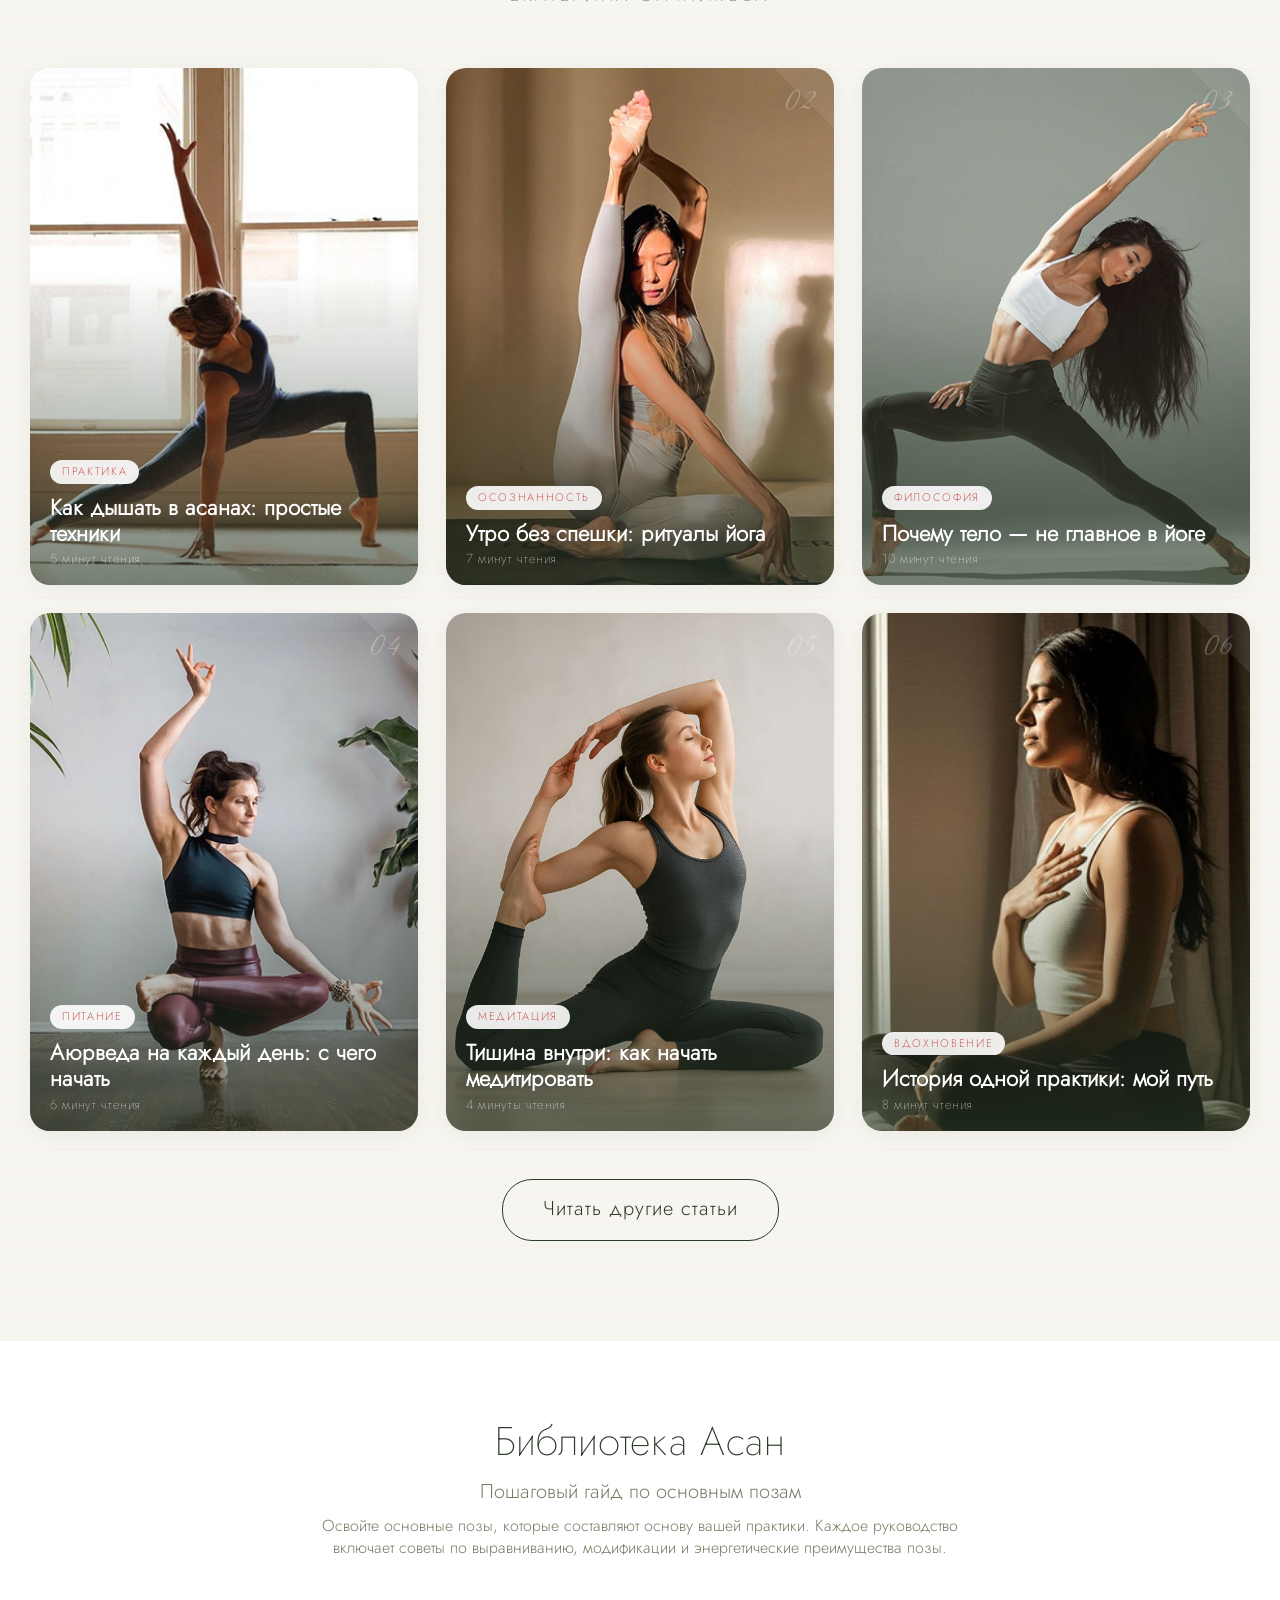
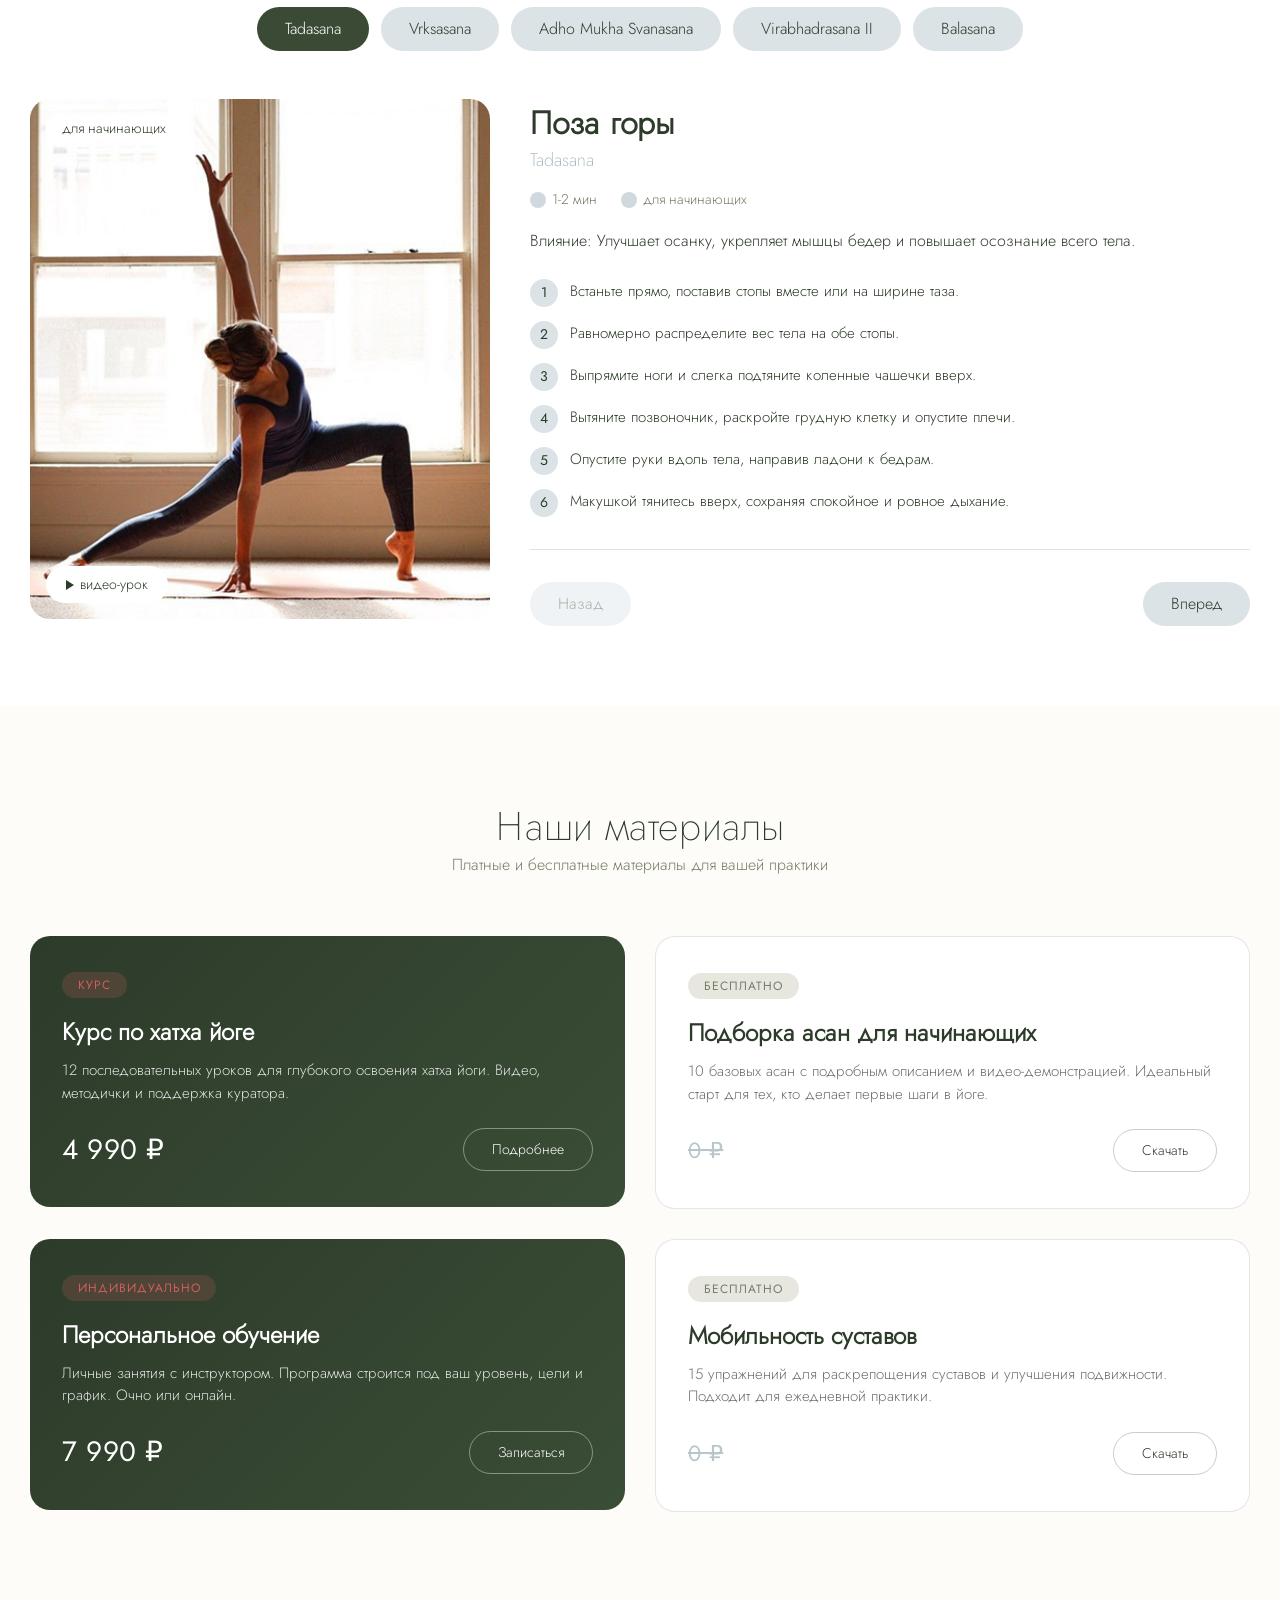
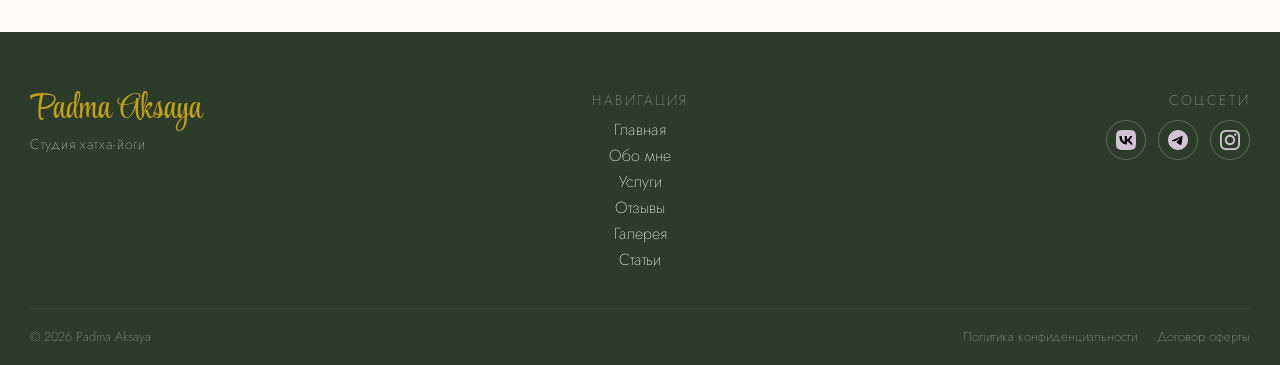
==== commit bcb43f38: "refactor image folder" ====
--- a/index.html
+++ b/index.html
@@ -157,28 +157,34 @@
       </div>
     </nav>
     <div class="header__social">
-      <img
-        src="assets/icons/vk.svg"
-        alt="VK"
-        class="vk"
-      >
-      <img
-        src="assets/icons/tg.svg"
-        alt="Telegram"
-        class="vk"
-      >
-      <img
-        src="assets/icons/insta.svg"
-        alt="Instagram"
-        class="vk"
-      >
+      <a href="#" target="_blank">
+        <img
+          src="assets/icons/vk.svg"
+          alt="VK"
+          class="vk"
+        >
+      </a>
+      <a href="https://t.me/Istochnik_bitiya" target="_blank">
+        <img
+          src="assets/icons/tg.svg"
+          alt="Telegram"
+          class="vk"
+        >
+      </a>
+      <a href="https://www.instagram.com/katarinkasum" target="_blank">
+        <img
+          src="assets/icons/insta.svg"
+          alt="Instagram"
+          class="vk"
+        >
+      </a>
     </div>
   </div>
 </header>
 
 <div class="hero">
   <img
-    src="assets/images/hero/main_image.jpg"
+    src="assets/images/hero/main_image_main-hero.jpg"
     alt="Хатха-йога в Москве — занятия в студии Padma Aksaya"
     class="main__image"
   >
@@ -285,14 +291,14 @@
           проведи чувства через себя
         </p>
         <img
-          src="assets/images/emotial-image-1.jpg"
+          src="assets/images/emotional-block/emotial-image-1_emotional-block.jpg"
           alt="Проведи чувства через себя — занятие хатха-йогой"
           class="emotial__photo emo-ph-1"
         >
       </div>
       <div class="emotial__photo-wrapper">
         <img
-          src="assets/images/emotial-image-2.jpg"
+          src="assets/images/emotional-block/emotial-image-2_emotional-block.jpg"
           alt="Практика хатха-йоги в студии"
           class="emotial__photo emo-ph-2"
         >
@@ -302,7 +308,7 @@
           ради последнего ритма
         </p>
         <img
-          src="assets/images/emotial-image-3.jpg"
+          src="assets/images/emotional-block/emotial-image-3_emotional-block.jpg"
           alt="Гармония тела и духа на занятиях йогой"
           class="emotial__photo emo-ph-3"
         >
@@ -312,14 +318,14 @@
 
   <div class="about">
     <img
-      src="assets/images/about-bg.svg"
+      src="assets/images/about-block/about-bg_about-block.svg"
       alt=""
       class="about__bg"
     >
 
     <div class="about__content container">
       <img
-        src="assets/images/namaste.svg"
+        src="assets/images/about-block/namaste_about-block.svg"
         alt="Намасте"
         class="namaste"
       >
@@ -328,7 +334,7 @@
       </p>
       <div class="square"></div>
       <img
-        src="assets/images/katya__photo.jpg"
+        src="assets/images/about-block/katya__photo_about-block.jpg"
         alt="Екатерина Сумникова — основатель студии хатха-йоги Padma Aksaya"
         class="katya__photo"
       >
@@ -366,22 +372,22 @@
     <p class="hatha__desc">Хатха йога — это основа всех современных стилей. Если вы ищете занятия хатха-йогой в Москве для начинающих, студия Padma Aksaya — место, где йогу можно понять по-настоящему.</p>
     <div class="hatha__photos container">
       <img
-        src="assets/images/hatha_img_1.jpg"
+        src="assets/images/hatha-block/hatha_img_1_hatha-block.jpg"
         alt="Хатха-йога — практика в студии Padma Aksaya"
         class="hatha__photos-item"
       >
       <img
-        src="assets/images/hatha_img_2.jpg"
+        src="assets/images/hatha-block/hatha_img_2_hatha-block.jpg"
         alt="Занятие хатха-йогой в Москве"
         class="hatha__photos-item"
       >
       <img
-        src="assets/images/hatha_img_3.jpg"
+        src="assets/images/hatha-block/hatha_img_3_hatha-block.jpg"
         alt="Хатха-йога для начинающих"
         class="hatha__photos-item"
       >
       <img
-        src="assets/images/hatha_img_4.jpg"
+        src="assets/images/hatha-block/hatha_img_4_hatha-block.jpg"
         alt="Групповое занятие хатха-йогой"
         class="hatha__photos-item"
       >
@@ -389,7 +395,7 @@
 
     <div class="hatha__pic-explain container">
       <img
-        src="assets/images/moon-sun.png"
+        src="assets/images/hatha-block/moon-sun_hatha-block.png"
         alt="Символ солнца и луны — гармония в хатха-йоге"
         class="hatha__sun-moon"
       >
@@ -549,7 +555,7 @@
         >
 
         <img
-          src="assets/images/first__image_1.png"
+          src="assets/images/first_train-block/first__image_1_first_train-block.png"
           alt="Знакомство — первый этап практики хатха-йоги"
           class="first__image"
         >
@@ -567,7 +573,7 @@
         >
 
         <img
-          src="assets/images/first__image_2.png"
+          src="assets/images/first_train-block/first__image_2_first_train-block.png"
           alt="Подготовка тела и дыхания — второй этап практики"
           class="first__image"
         >
@@ -585,7 +591,7 @@
         >
 
         <img
-          src="assets/images/first__image_3.png"
+          src="assets/images/first_train-block/first__image_3_first_train-block.png"
           alt="Практика в вашем ритме — третий этап занятия"
           class="first__image"
         >
@@ -630,9 +636,9 @@
       <div class="review-item">
         <div class="review-name">
           <img
-            src="assets/images/review_photo_1.png"
-            alt="Фото ученицы Марии"
-            class="review-photo"
+          src="assets/images/reviews-block/review_photo_1_reviews-block.png"
+          alt="Фото ученицы Марии"
+          class="review-photo"
           >
           <div class="name-stars">
             <p class="review__text-name">Мария М.</p>
@@ -651,9 +657,9 @@
       <div class="review-item">
         <div class="review-name">
           <img
-            src="assets/images/review_photo_1.png"
-            alt="Фото ученицы Марии"
-            class="review-photo"
+          src="assets/images/reviews-block/review_photo_1_reviews-block.png"
+          alt="Фото ученицы Марии"
+          class="review-photo"
           >
           <div class="name-stars">
             <p class="review__text-name">Мария М.</p>
@@ -672,9 +678,9 @@
       <div class="review-item">
         <div class="review-name">
           <img
-            src="assets/images/review_photo_1.png"
-            alt="Фото ученицы Марии"
-            class="review-photo"
+          src="assets/images/reviews-block/review_photo_1_reviews-block.png"
+          alt="Фото ученицы Марии"
+          class="review-photo"
           >
           <div class="name-stars">
             <p class="review__text-name">Мария М.</p>
@@ -1421,7 +1427,7 @@
     </div>
     <div class="breathe__photo-side">
       <img
-        src="assets/images/breathe_photo.jpg"
+        src="assets/images/breathe-block/breathe_photo_breathe-block.jpg"
         alt="Практика дыхания — верните своему телу способность дышать"
         class="breathe__photo"
       >
@@ -1596,7 +1602,7 @@
         class="notes__card"
       >
         <img
-          src="assets/images/gallery/gallery_1.jpg"
+          src="assets/images/notes-block/gallery_1_notes-block.jpg"
           alt="Как дышать в асанах — техники дыхания"
           class="notes__card-image"
           loading="lazy"
@@ -1616,7 +1622,7 @@
         class="notes__card"
       >
         <img
-          src="assets/images/gallery/gallery_2.jpg"
+          src="assets/images/notes-block/gallery_2_notes-block.jpg"
           alt="Утро без спешки — ритуалы йога"
           class="notes__card-image"
           loading="lazy"
@@ -1636,7 +1642,7 @@
         class="notes__card"
       >
         <img
-          src="assets/images/gallery/gallery_3.jpg"
+          src="assets/images/notes-block/gallery_3_notes-block.jpg"
           alt="Почему тело — не главное в йоге"
           class="notes__card-image"
           loading="lazy"
@@ -1656,7 +1662,7 @@
         class="notes__card"
       >
         <img
-          src="assets/images/gallery/gallery_4.jpg"
+          src="assets/images/notes-block/gallery_4_notes-block.jpg"
           alt="Аюрведа на каждый день — с чего начать"
           class="notes__card-image"
           loading="lazy"
@@ -1676,7 +1682,7 @@
         class="notes__card"
       >
         <img
-          src="assets/images/gallery/gallery_5.jpg"
+          src="assets/images/notes-block/gallery_5_notes-block.jpg"
           alt="Тишина внутри — как начать медитировать"
           class="notes__card-image"
           loading="lazy"
@@ -1696,7 +1702,7 @@
         class="notes__card"
       >
         <img
-          src="assets/images/gallery/gallery_6.jpg"
+          src="assets/images/notes-block/gallery_6_notes-block.jpg"
           alt="История одной практики — мой путь"
           class="notes__card-image"
           loading="lazy"
@@ -1765,7 +1771,7 @@
       >
         <div class="asan-library__photo-wrapper">
           <img
-            src="assets/images/hatha_img_1.jpg"
+            src="assets/images/asan-library-block/hatha_img_1_asan-library-block.jpg"
             alt="Тадасана — поза горы в хатха-йоге"
             class="asan-library__photo"
             id="asanPhoto"
@@ -1945,7 +1951,7 @@
             >
           </a>
           <a
-            href="#"
+            href="https://t.me/Istochnik_bitiya"
             class="footer__social-link"
           >
             <img
@@ -1954,7 +1960,7 @@
             >
           </a>
           <a
-            href="#"
+            href="https://www.instagram.com/katarinkasum"
             class="footer__social-link"
           >
             <img
--- a/css/emotional-block.css
+++ b/css/emotional-block.css
@@ -1,6 +1,6 @@
 .emotial {
   position: relative;
-  margin: 300px 0 0 0;
+  margin: 140px 0 0 0;
 }
 
 .added-text-1 {
@@ -133,7 +133,7 @@
 @media (max-width: 767px) {
   .emotial {
     position: relative;
-    margin: 50px 0 0 0;
+    margin: 60px 0 0 0;
   }
   .emotial__photo-block {
     flex-direction: column;
--- a/css/about-block.css
+++ b/css/about-block.css
@@ -1,7 +1,7 @@
 .about {
   /*  height: 1080px;*/
   position: relative;
-  margin: 300px 0 0 0;
+  margin: 140px 0 0 0;
 }
 
 .about__bg {
@@ -163,7 +163,7 @@
 
 @media (max-width: 1240px) {
   .about {
-    margin: 300px 0 0 0;
+    margin: 120px 0 0 0;
   }
 
   .about__bg{
@@ -234,7 +234,7 @@
 
 @media (max-width: 900px) {
   .about {
-    margin: 180px 0 0 0;
+    margin: 100px 0 0 0;
   }
 
   .about__bg{
@@ -296,7 +296,7 @@
 
 @media (max-width: 768px) {
   .about {
-    margin: 30px 0 0 0;
+    margin: 80px 0 0 0;
   }
 
   .about__bg {
@@ -305,7 +305,7 @@
 
   .namaste {
     width: 120px;
-    top: -70px;
+    top: -40px;
     right: 10px;
   }
 
@@ -367,7 +367,7 @@
 
 @media (max-width: 460px) {
   .about {
-    margin: 100px 0 0 0;
+    margin: 60px 0 0 0;
   }
 
   .namaste {
--- a/css/hatha-block.css
+++ b/css/hatha-block.css
@@ -1,19 +1,20 @@
 .hatha {
-
+  margin-top: 140px;
 }
 
 .hatha__head {
   font-size: 100px;
   color: #C1A21B;
   text-align: center;
-  margin-top: 40px;
 }
 
 
 .hatha__desc {
   font-size: 20px;
   text-align: center;
-  padding-bottom: 32px;
+  max-width: 584px;
+  margin: 0 auto;
+  padding: 0 10px 32px 10px
 }
 
 .hatha__photos {
@@ -60,6 +61,10 @@
    ======================================== */
 
 @media (max-width: 1240px) {
+  .hatha {
+    margin-top: 120px;
+  }
+
   .hatha__head {
     font-size: 80px;
   }
@@ -96,6 +101,10 @@
    ======================================== */
 
 @media (max-width: 900px) {
+  .hatha {
+    margin-top: 100px;
+  }
+
   .hatha__head {
     font-size: 60px;
   }
@@ -130,6 +139,10 @@
    ======================================== */
 
 @media (max-width: 768px) {
+  .hatha {
+    margin-top: 80px;
+  }
+
   .hatha__head {
     font-size: 44px;
   }
@@ -181,6 +194,10 @@
    ======================================== */
 
 @media (max-width: 460px) {
+  .hatha {
+    margin-top: 60px;
+  }
+
   .hatha__head {
     font-size: 34px;
   }
--- a/css/application-block.css
+++ b/css/application-block.css
@@ -7,7 +7,7 @@
 }
 
 .application__wrapper{
-  margin-top: 100px;
+  margin-top: 140px;
   position: relative;
   display: flex;
   justify-content: center;
@@ -42,6 +42,7 @@
 
 @media (max-width: 1240px) {
   .application__wrapper {
+    margin-top: 120px;
     gap: 30px;
   }
 
@@ -63,7 +64,7 @@
 @media (max-width: 900px) {
   .application__wrapper {
     gap: 24px;
-    margin-top: 80px;
+    margin-top: 100px;
   }
 
   .application__head {
@@ -86,7 +87,7 @@
     flex-direction: column;
     text-align: center;
     gap: 20px;
-    margin-top: 60px;
+    margin-top: 80px;
     padding-top: 20px;
   }
 
@@ -124,7 +125,7 @@
 
 @media (max-width: 460px) {
   .application__wrapper {
-    margin-top: 0px;
+    margin-top: 60px;
     gap: 16px;
   }
 
--- a/css/for-whom-block.css
+++ b/css/for-whom-block.css
@@ -1,5 +1,5 @@
 .for__whom {
-  margin-top: 50px;
+  margin-top: 140px;
 }
 
 .for__whom-wrapper {
@@ -54,6 +54,10 @@
    ======================================== */
 
 @media (max-width: 1240px) {
+  .for__whom {
+    margin-top: 120px;
+  }
+
   .for__whom-head {
     font-size: 34px;
   }
@@ -90,6 +94,10 @@
    ======================================== */
 
 @media (max-width: 900px) {
+  .for__whom {
+    margin-top: 100px;
+  }
+
   .for__whom-head {
     font-size: 28px;
   }
@@ -128,6 +136,10 @@
    ======================================== */
 
 @media (max-width: 768px) {
+  .for__whom {
+    margin-top: 80px;
+  }
+
   .for__whom-head {
     font-size: 24px;
     padding-bottom: 16px;
@@ -165,6 +177,10 @@
    ======================================== */
 
 @media (max-width: 460px) {
+  .for__whom {
+    margin-top: 60px;
+  }
+
   .for__whom-head {
     font-size: 20px;
   }
--- a/css/first_train-block.css
+++ b/css/first_train-block.css
@@ -1,5 +1,5 @@
 .first{
-  margin-top: 50px;
+  margin-top: 140px;
 }
 .first__block{
   display: flex;
@@ -87,6 +87,10 @@
    ======================================== */
 
 @media (max-width: 1240px) {
+  .first {
+    margin-top: 120px;
+  }
+
   .first__text-block {
     width: 480px;
     padding: 12px 0 24px 12px;
@@ -129,6 +133,10 @@
    ======================================== */
 
 @media (max-width: 900px) {
+  .first {
+    margin-top: 100px;
+  }
+
   .first__text-block {
     width: 400px;
     padding: 10px 0 20px 10px;
@@ -164,6 +172,10 @@
    ======================================== */
 
 @media (max-width: 768px) {
+  .first {
+    margin-top: 80px;
+  }
+
   .first__block {
     gap: 24px;
   }
@@ -212,6 +224,10 @@
    ======================================== */
 
 @media (max-width: 460px) {
+  .first {
+    margin-top: 60px;
+  }
+
   .first__text-block {
     padding: 10px;
   }
--- a/css/reviews-block.css
+++ b/css/reviews-block.css
@@ -1,6 +1,6 @@
 .reviews{
-  margin-top: 100px;
-  background: url("/assets/images/review_bg.svg") no-repeat center center;
+  margin-top: 140px;
+  background: url("/assets/images/reviews-block/review_bg_reviews-block.svg") no-repeat center center;
   background-size: cover;
   color: white;
   padding-top: 40px;
@@ -64,7 +64,7 @@
 
 @media (max-width: 1240px) {
   .reviews {
-    margin-top: 80px;
+    margin-top: 120px;
     padding-top: 30px;
   }
 
@@ -99,7 +99,7 @@
 
 @media (max-width: 900px) {
   .reviews {
-    margin-top: 60px;
+    margin-top: 100px;
     padding-top: 24px;
   }
 
@@ -138,7 +138,7 @@
 
 @media (max-width: 768px) {
   .reviews {
-    margin-top: 40px;
+    margin-top: 80px;
     padding-top: 20px;
   }
 
@@ -178,6 +178,10 @@
    ======================================== */
 
 @media (max-width: 460px) {
+  .reviews {
+    margin-top: 60px;
+  }
+
   .review.head {
     font-size: 18px;
   }
--- a/css/gallery-block.css
+++ b/css/gallery-block.css
@@ -1,10 +1,14 @@
 .gallery {
   columns: 7 160px; /* кол-во колонок и минимальная ширина */
   column-gap: 8px;
-  max-height: 1050px;
+  max-height: 950px;
   overflow: hidden;
   padding: 0 5px;
+  margin-top: 80px;
+  margin-bottom:  0px;
 }
+
+
 
 .gallery img {
   width: 100%;
--- a/css/breathe-block.css
+++ b/css/breathe-block.css
@@ -1,5 +1,5 @@
 .breathe{
-  background: url("/assets/images/breathe_bg.svg");
+  background: url("/assets/images/breathe-block/breathe_bg_breathe-block.svg");
   display: flex;
 
   position: relative;
--- a/css/style.css
+++ b/css/style.css
@@ -619,6 +619,7 @@
 .main__image {
   width: 1920px;
   max-width: 1920px;
+  margin-left: calc(50% - 960px);
 }
 
 .hero {
@@ -914,19 +915,6 @@
   .first__point,
   .second__point {
     display: none;
-  }
-
-  .hero {
-    display: flex;
-    justify-content: center;
-    align-items: flex-start;
-    overflow: hidden;
-  }
-
-  .main__image {
-    flex-shrink: 0;
-    width: 1920px;
-    max-width: 1920px;
   }
 }
 
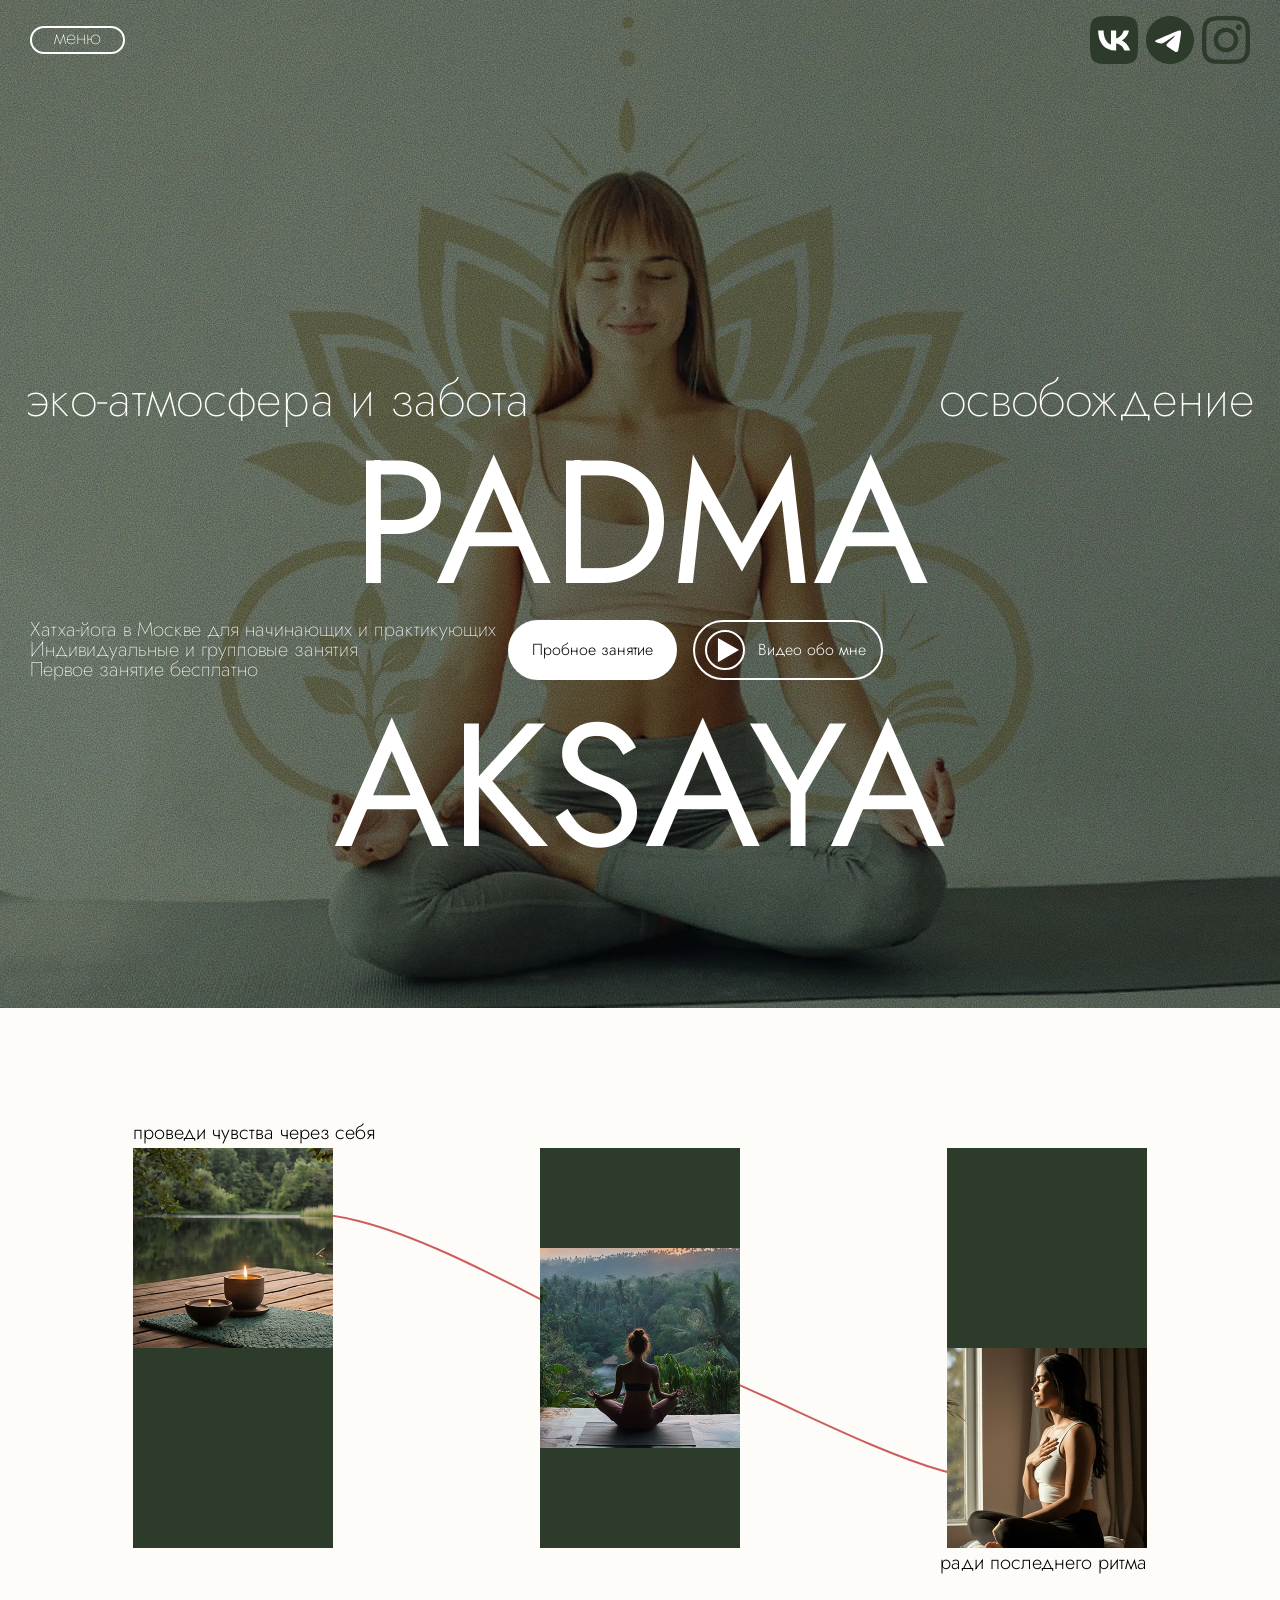
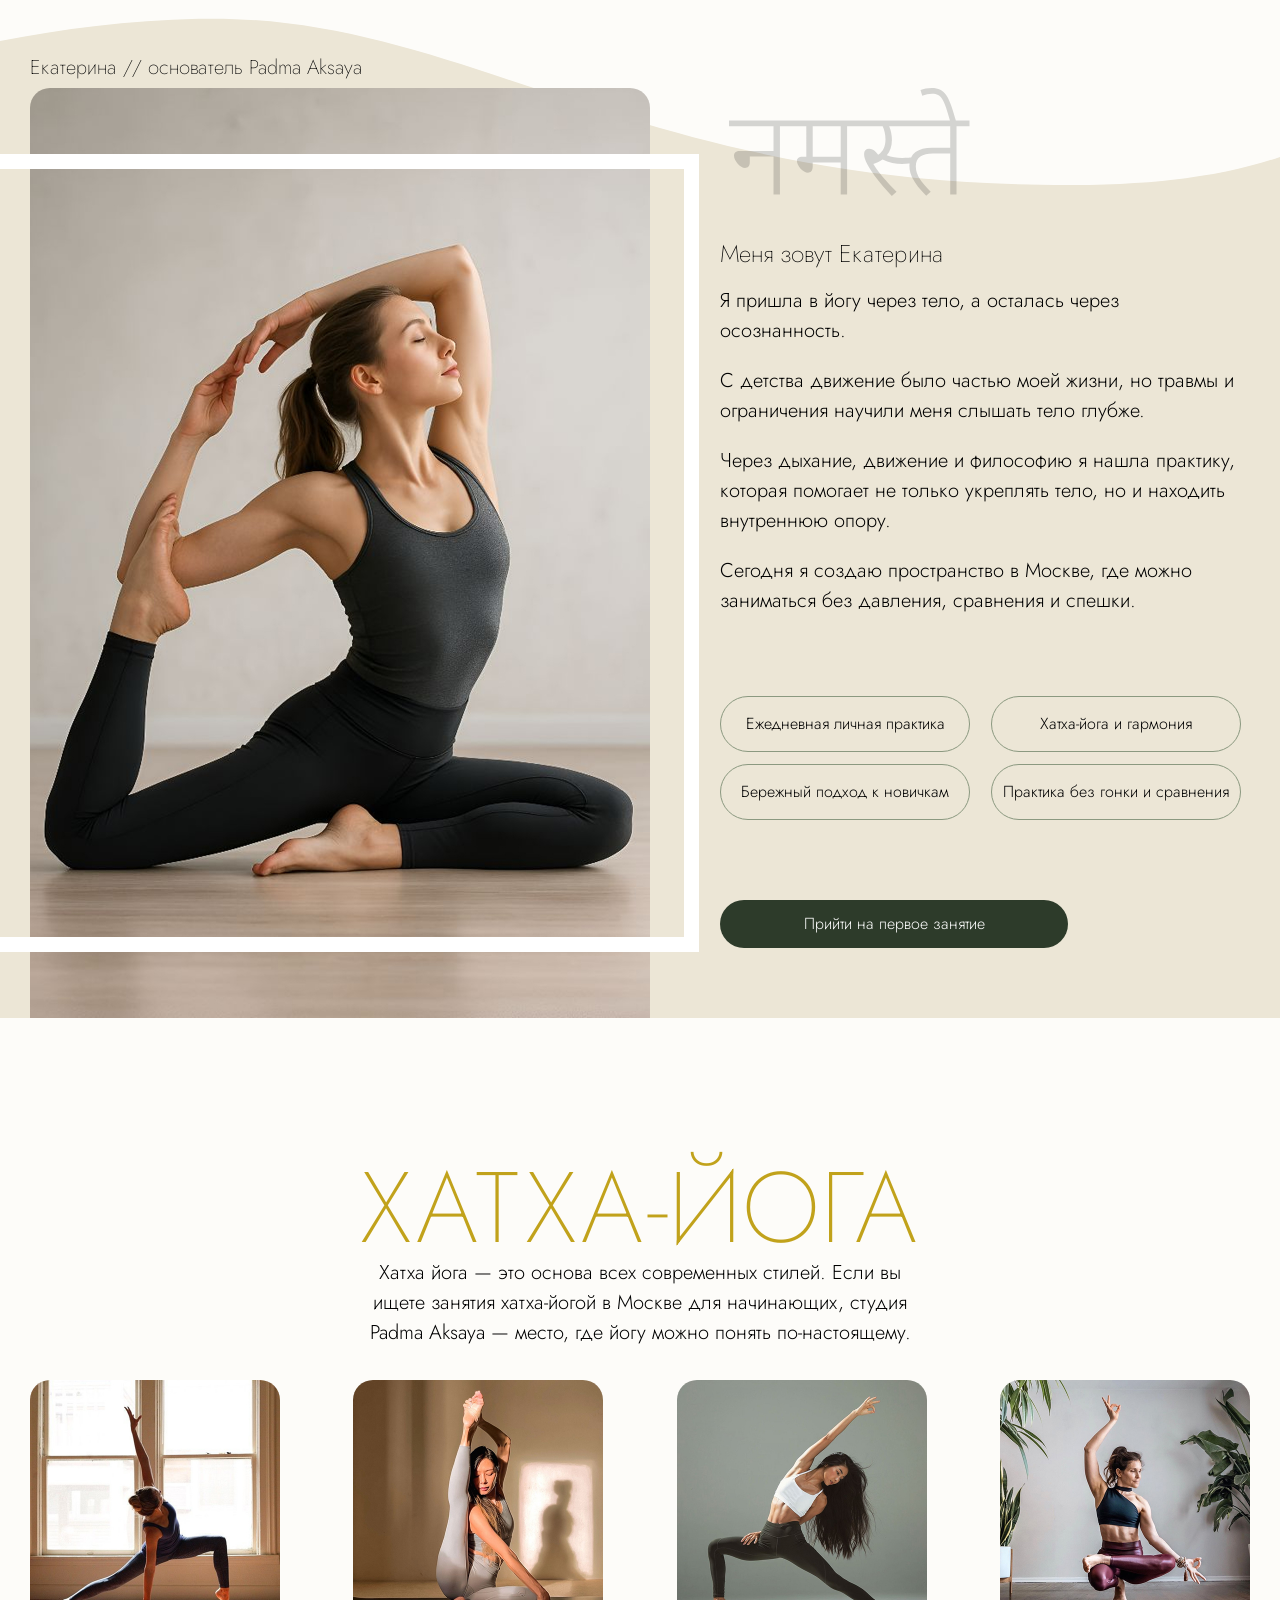
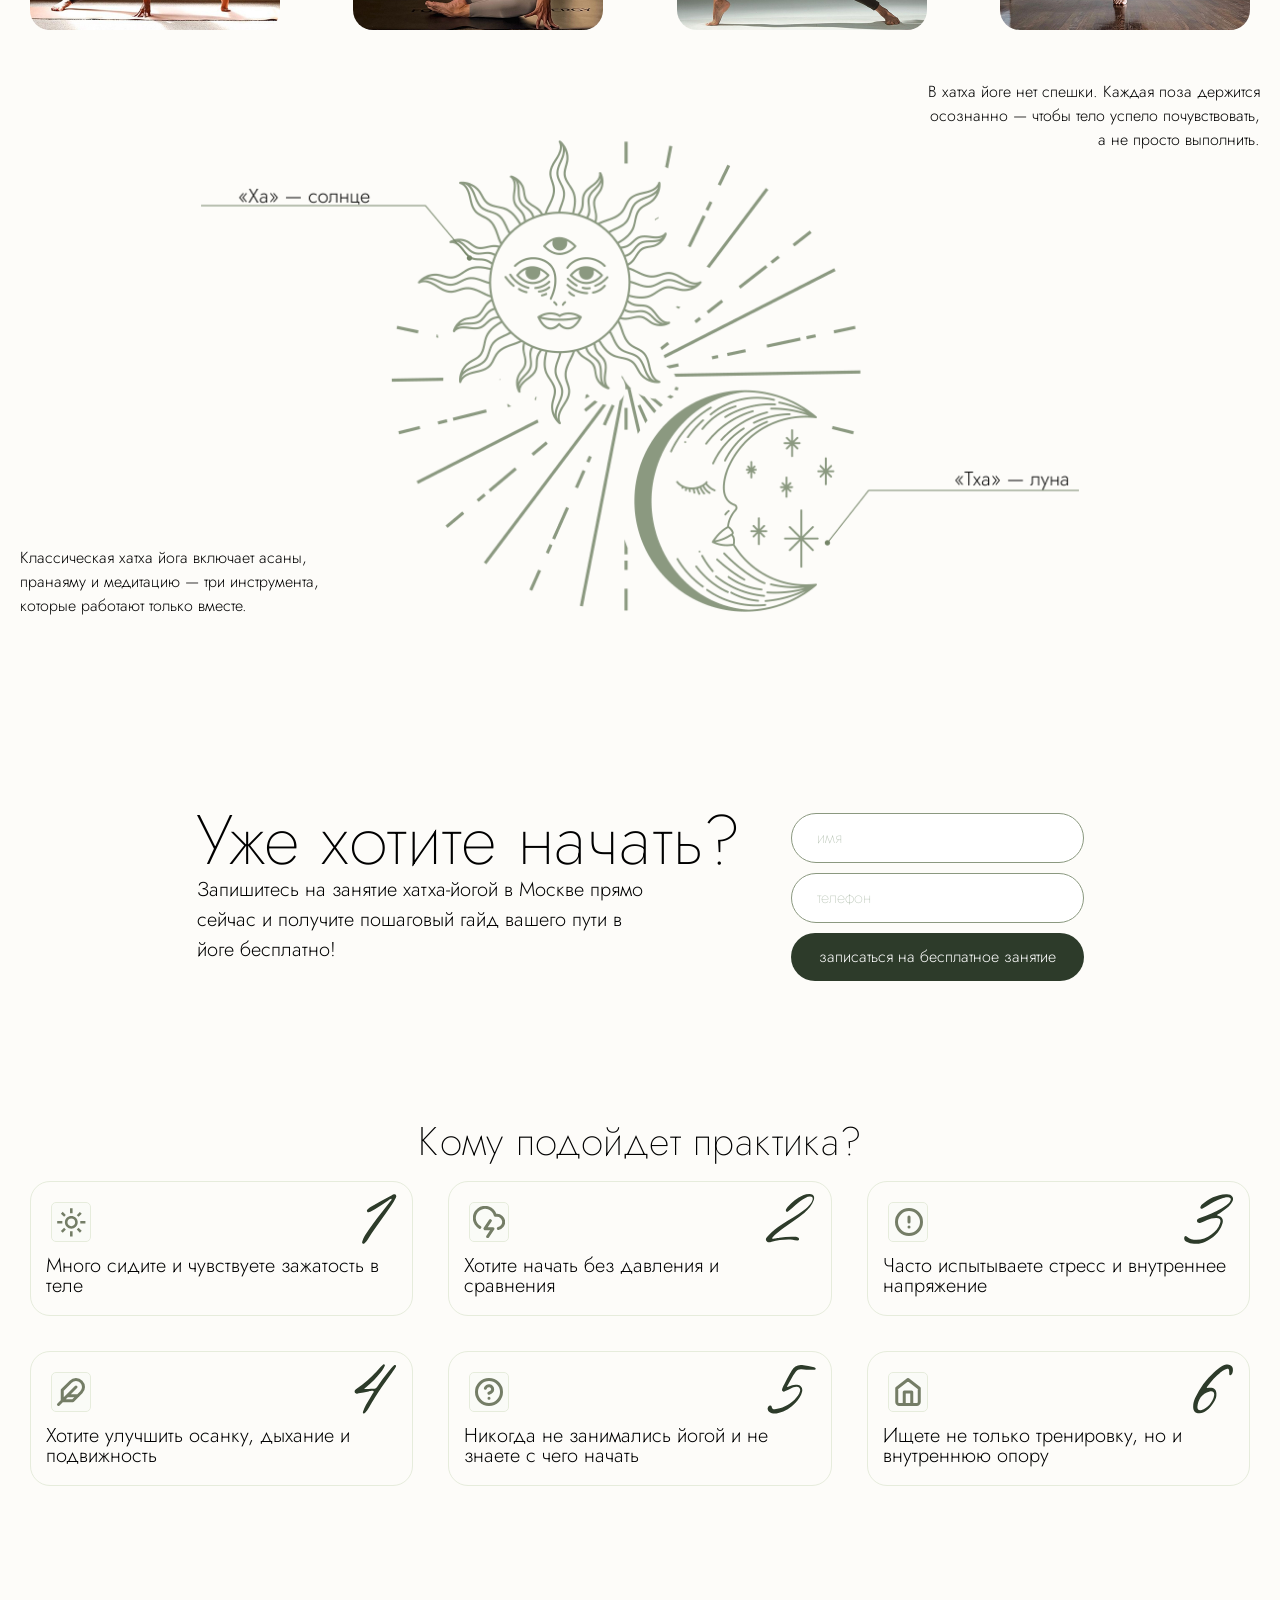
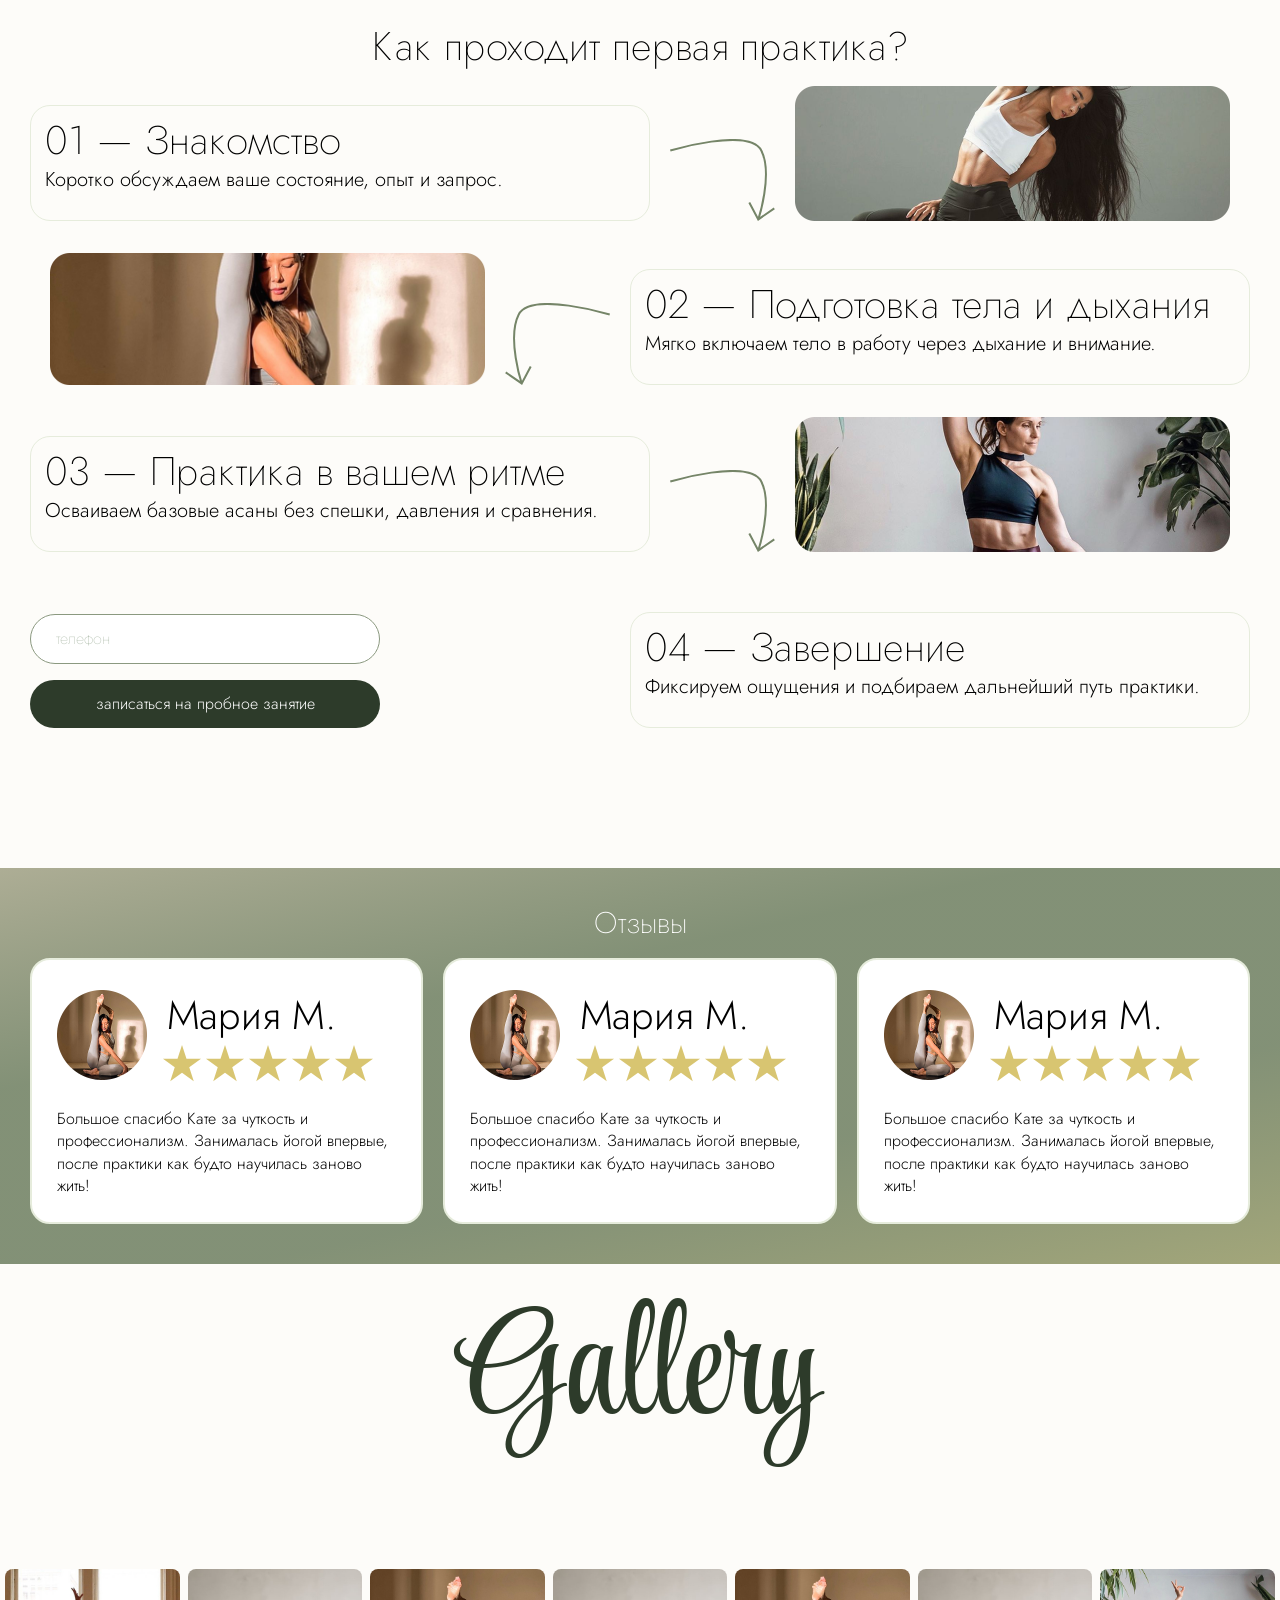
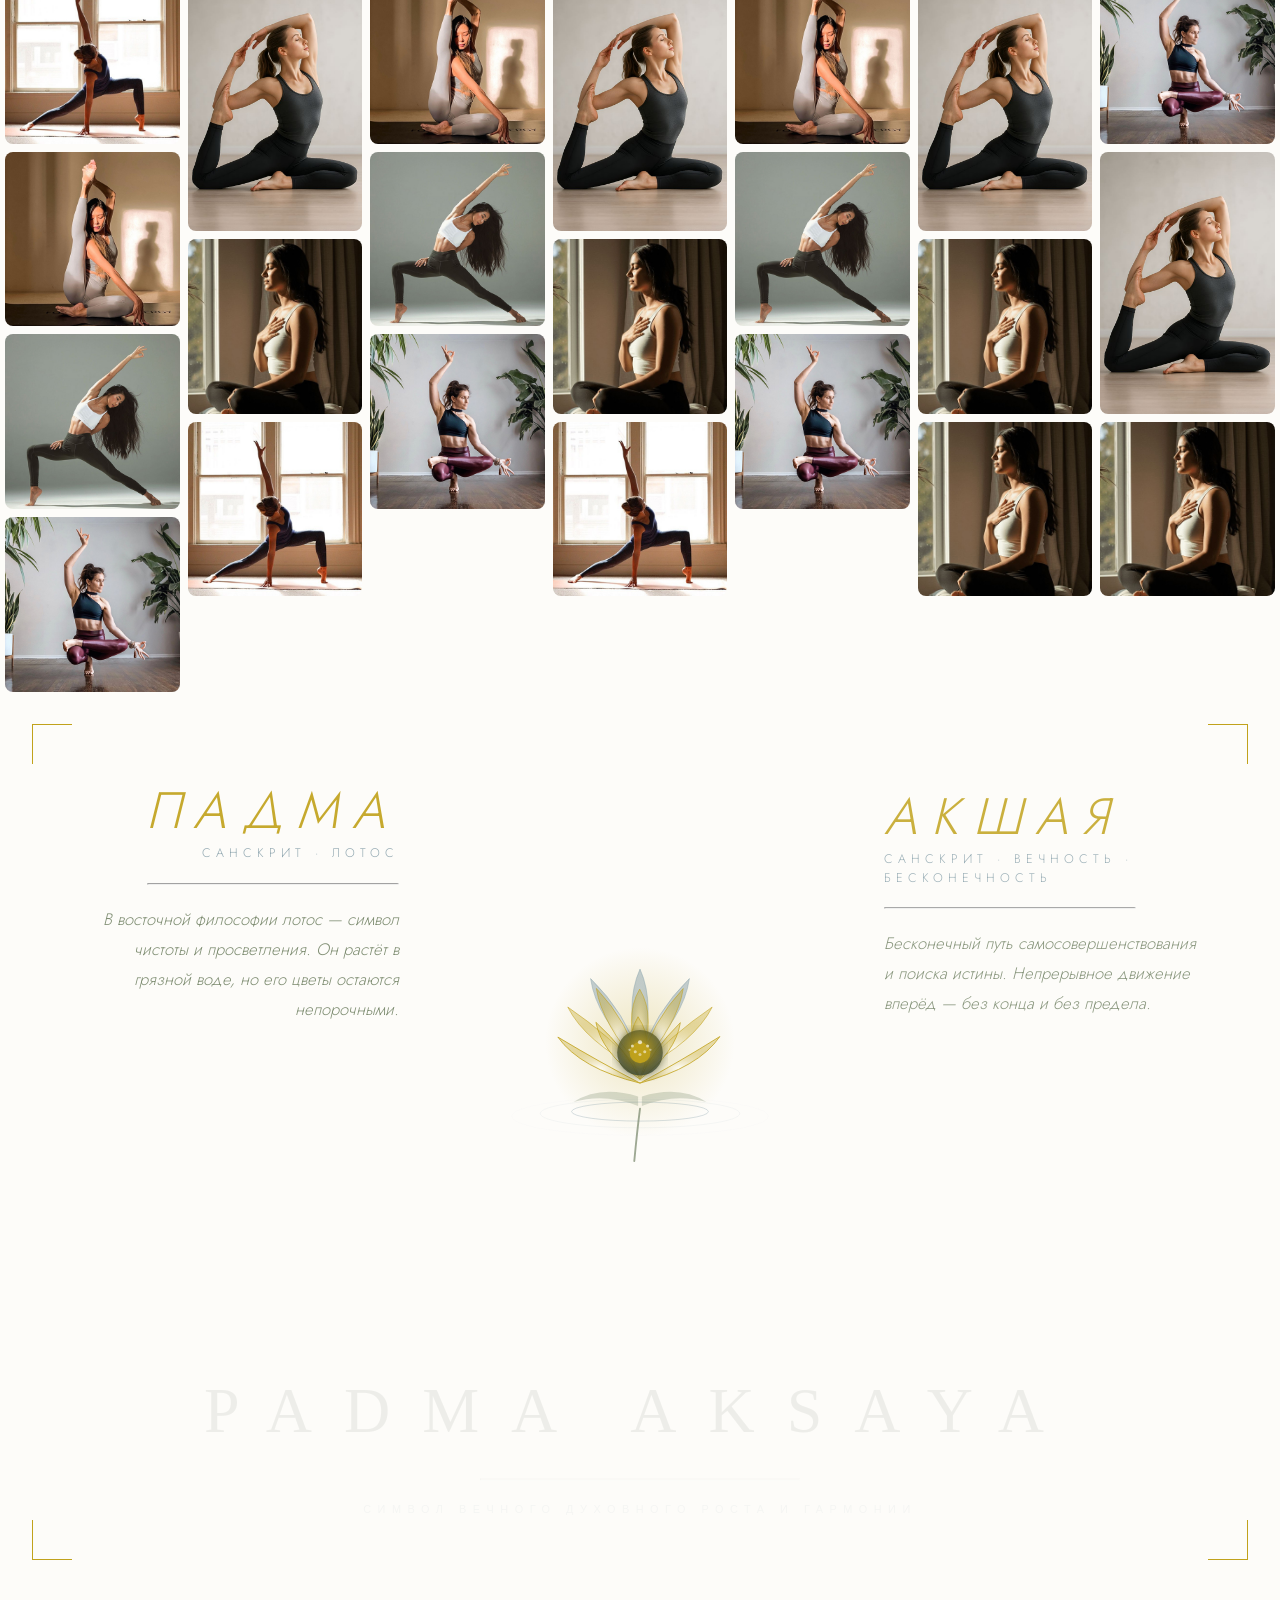
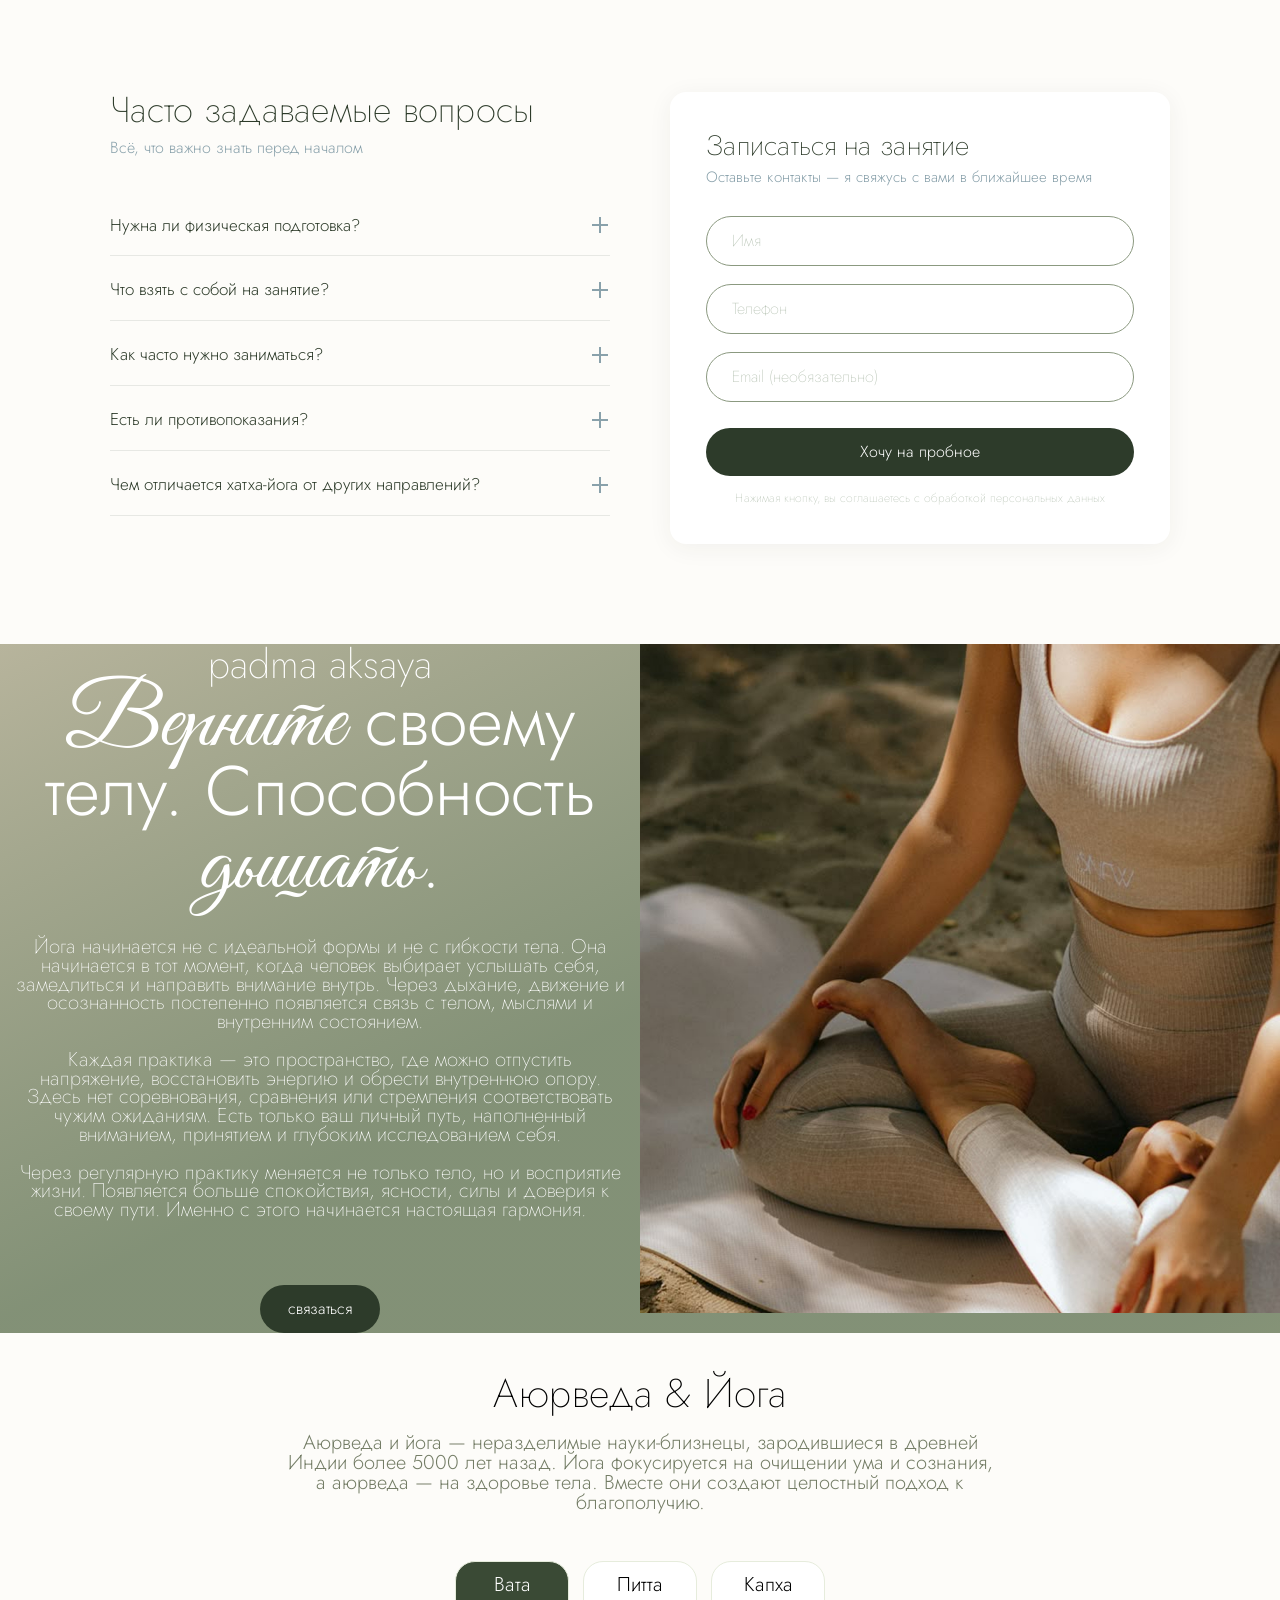
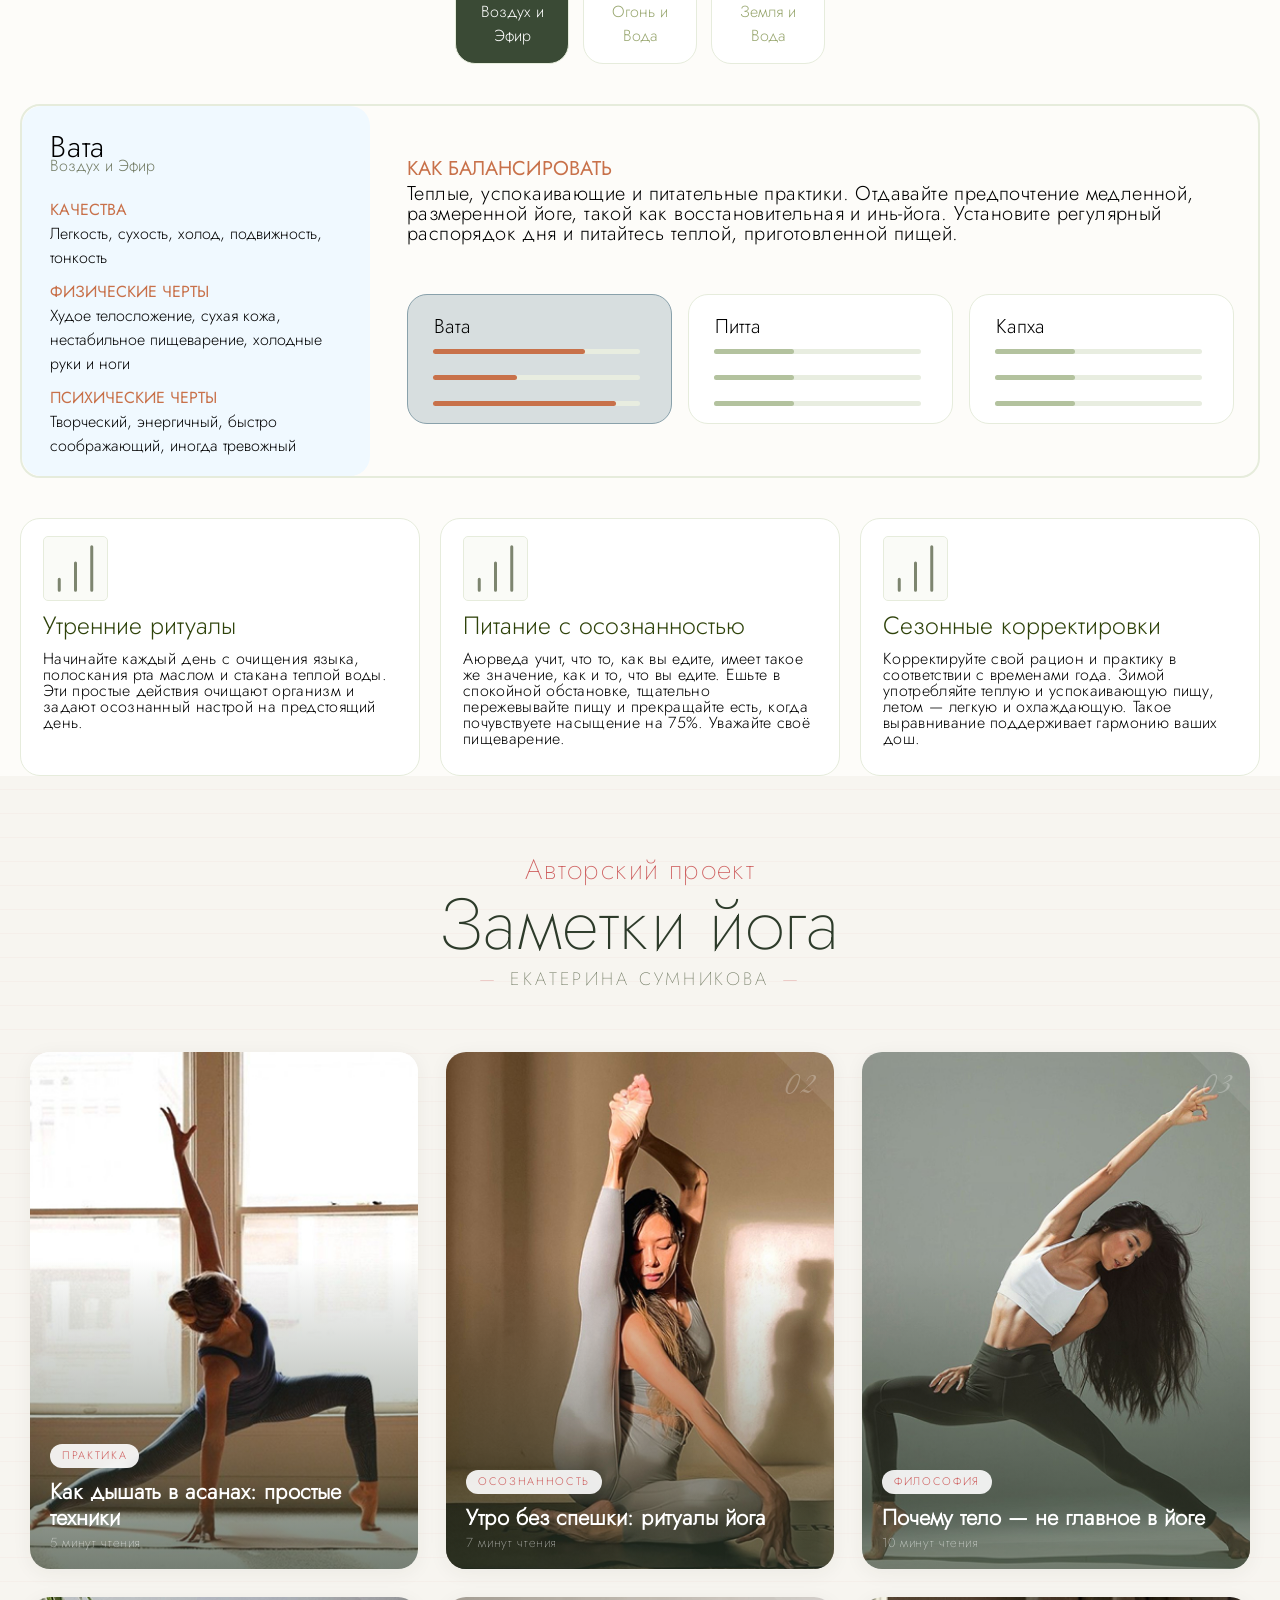
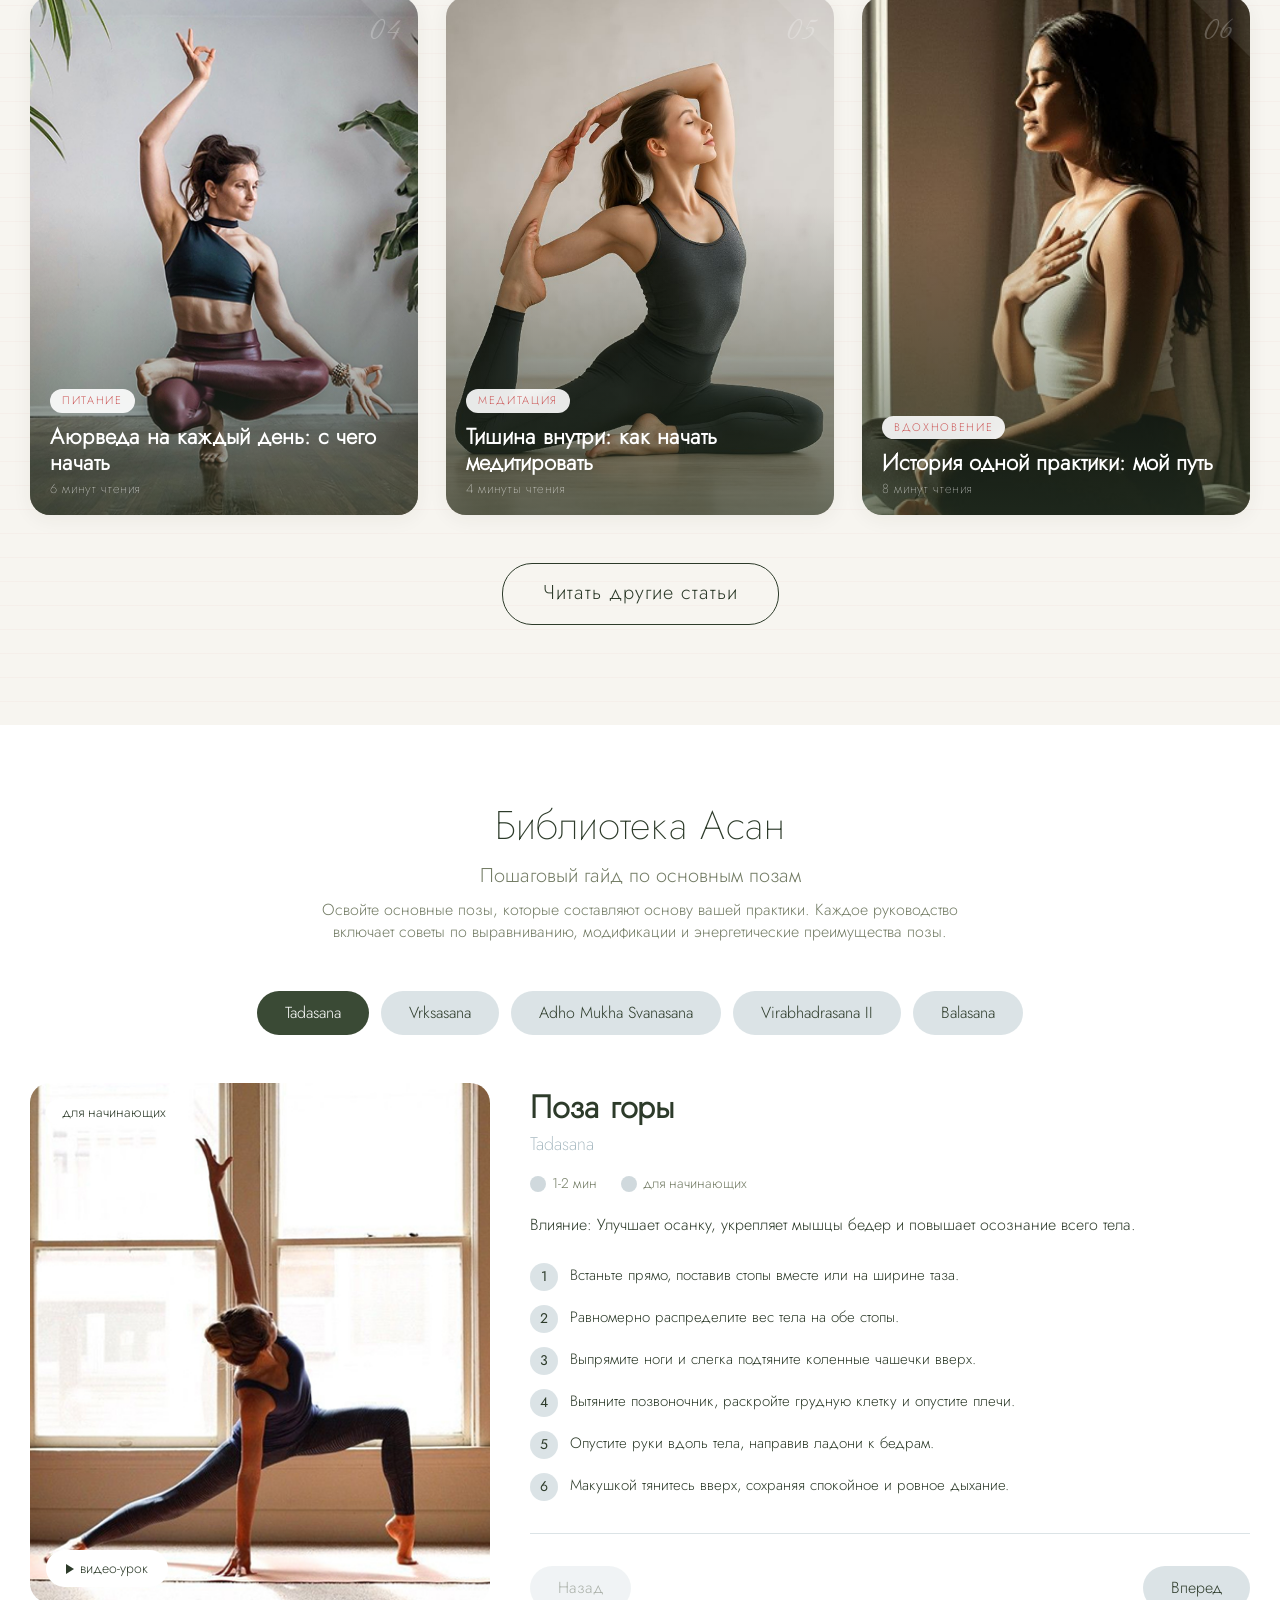
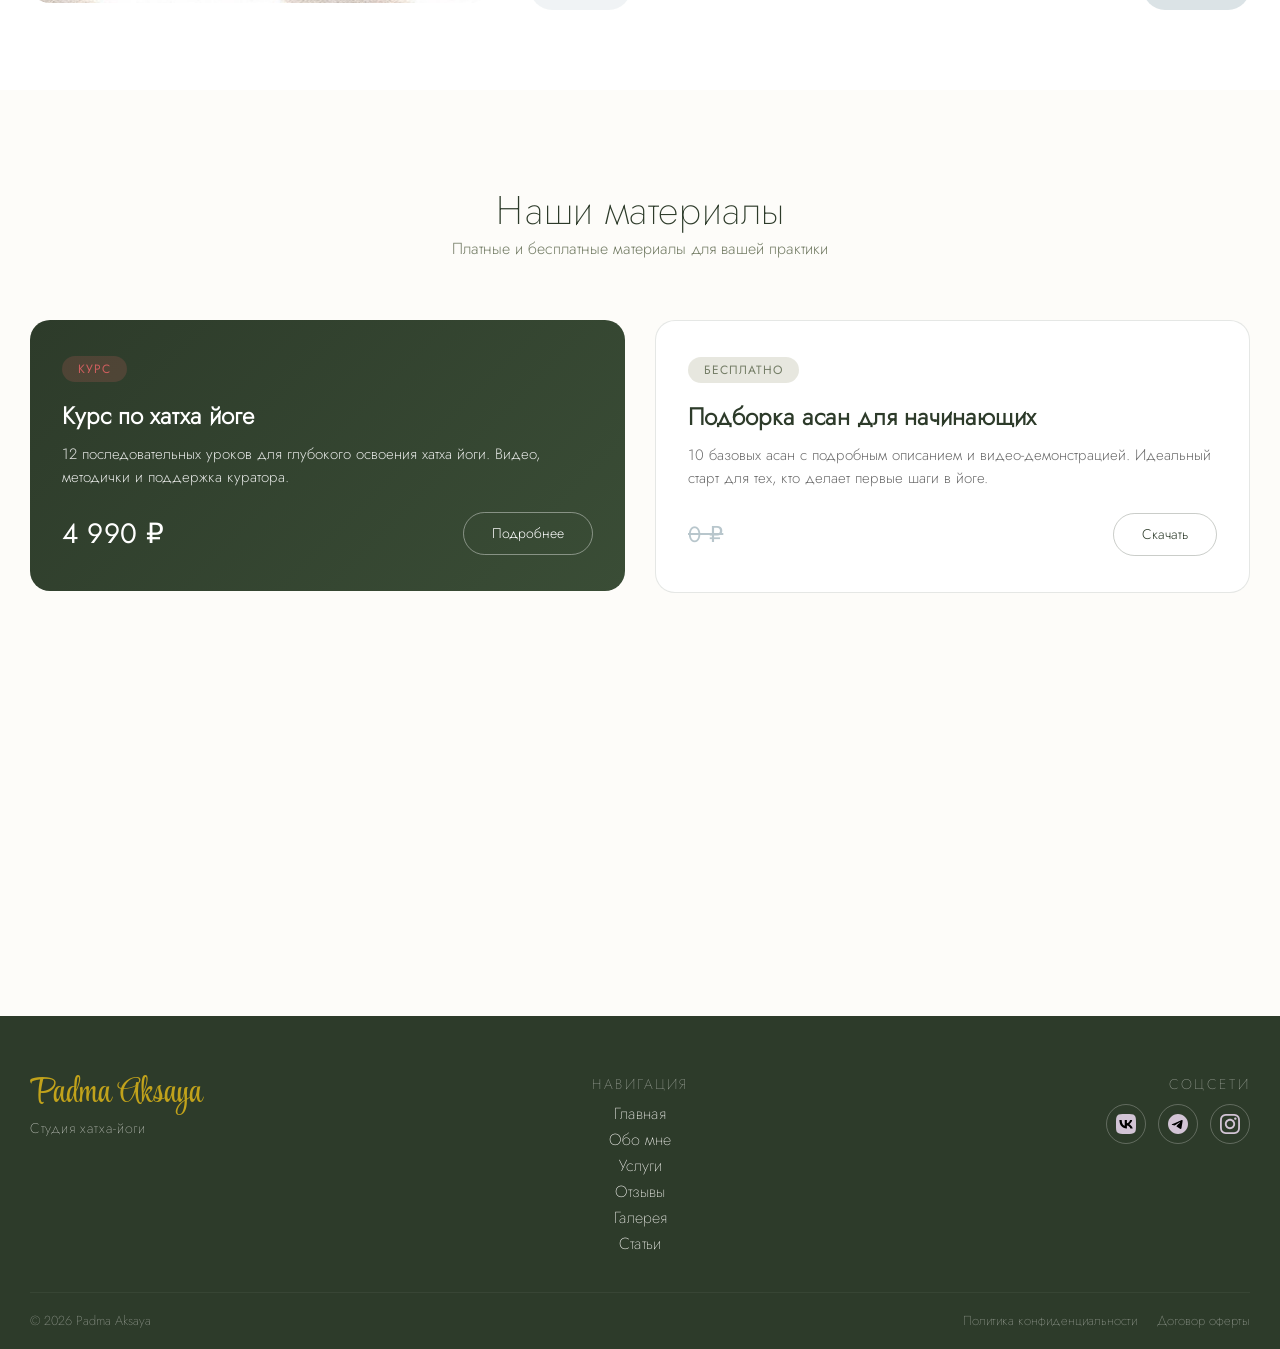
==== commit 4f48800f: "seo optimization" ====
--- a/index.html
+++ b/index.html
@@ -10,7 +10,20 @@
     name="description"
     content="Занятия хатха-йогой в Москве для начинающих и практикующих. Индивидуальные и групповые занятия в студии Padma Aksaya. Первое занятие бесплатно. Запишитесь на пробную практику."
   >
+  <link rel="icon" type="image/x-icon" href="assets/icons/fav/favicon.ico">
   <title>Хатха-йога в Москве | Студия йоги Padma Aksaya</title>
+  <meta property="og:title" content="Хатха-йога в Москве | Студия йоги Padma Aksaya">
+  <meta property="og:description" content="Занятия хатха-йогой в Москве для начинающих и практикующих. Индивидуальные и групповые занятия в студии Padma Aksaya. Первое занятие бесплатно. Запишитесь на пробную практику.">
+  <meta property="og:url" content="https://padma-aksaya.com">
+  <meta property="og:type" content="website">
+  <meta property="og:image" content="https://padma-aksaya.com/assets/images/hero/main_image_main-hero.jpg">
+  <meta property="og:locale" content="ru_RU">
+  <meta property="og:site_name" content="Padma Aksaya — Студия хатха-йоги">
+  <meta name="twitter:card" content="summary_large_image">
+  <meta name="twitter:title" content="Хатха-йога в Москве | Студия йоги Padma Aksaya">
+  <meta name="twitter:description" content="Занятия хатха-йогой в Москве для начинающих и практикующих. Индивидуальные и групповые занятия в студии Padma Aksaya. Первое занятие бесплатно. Запишитесь на пробную практику.">
+  <meta name="twitter:image" content="https://padma-aksaya.com/assets/images/hero/main_image_main-hero.jpg">
+  <link rel="canonical" href="https://padma-aksaya.com">
   <link
     rel="stylesheet"
     href="css/reset.css"
@@ -90,6 +103,80 @@
     href="css/modal.css"
   >
 
+<script type="application/ld+json">
+{
+  "@context": "https://schema.org",
+  "@graph": [
+    {
+      "@type": "WebSite",
+      "@id": "https://padma-aksaya.com/#website",
+      "name": "Padma Aksaya — Студия хатха-йоги",
+      "url": "https://padma-aksaya.com",
+      "inLanguage": "ru-RU",
+      "description": "Занятия хатха-йогой в Москве для начинающих и практикующих. Индивидуальные и групповые занятия в студии Padma Aksaya."
+    },
+    {
+      "@type": "LocalBusiness",
+      "@id": "https://padma-aksaya.com/#business",
+      "name": "Padma Aksaya — Студия хатха-йоги",
+      "url": "https://padma-aksaya.com",
+      "image": "https://padma-aksaya.com/assets/images/hero/main_image_main-hero.jpg",
+      "telephone": "+7-999-XXX-XX-XX",
+      "email": "info@padma-aksaya.com",
+      "description": "Студия хатха-йоги в Москве. Индивидуальные, групповые и онлайн занятия для начинающих и практикующих.",
+      "address": {
+        "@type": "PostalAddress",
+        "addressLocality": "Москва",
+        "addressCountry": "RU"
+      },
+      "openingHoursSpecification": [
+        { "@type": "OpeningHoursSpecification", "dayOfWeek": ["Monday", "Tuesday", "Wednesday", "Thursday", "Friday"], "opens": "09:00", "closes": "21:00" },
+        { "@type": "OpeningHoursSpecification", "dayOfWeek": ["Saturday", "Sunday"], "opens": "10:00", "closes": "18:00" }
+      ],
+      "parentOrganization": { "@type": "Person", "name": "Екатерина Сумникова" },
+      "priceRange": "2000₽-7990₽"
+    },
+    {
+      "@type": "BreadcrumbList",
+      "@id": "https://padma-aksaya.com/#breadcrumb",
+      "itemListElement": [
+        { "@type": "ListItem", "position": 1, "name": "Главная", "item": "https://padma-aksaya.com" }
+      ]
+    },
+    {
+      "@type": "FAQPage",
+      "@id": "https://padma-aksaya.com/#faq",
+      "mainEntity": [
+        {
+          "@type": "Question",
+          "name": "Нужна ли физическая подготовка?",
+          "acceptedAnswer": { "@type": "Answer", "text": "Нет, хатха-йога подходит для любого уровня. Я подбираю практику под ваше тело и самочувствие. Первое занятие — знакомство, где мы определяем ваш уровень." }
+        },
+        {
+          "@type": "Question",
+          "name": "Что взять с собой на занятие?",
+          "acceptedAnswer": { "@type": "Answer", "text": "Удобную одежду, коврик (если есть) и воду. Если коврика нет — я предоставлю. Главное — желание уделить время себе." }
+        },
+        {
+          "@type": "Question",
+          "name": "Как часто нужно заниматься?",
+          "acceptedAnswer": { "@type": "Answer", "text": "Для устойчивого эффекта достаточно 2–3 раз в неделю. Регулярность важнее интенсивности — именно она даёт заметные изменения в теле и состоянии." }
+        },
+        {
+          "@type": "Question",
+          "name": "Есть ли противопоказания?",
+          "acceptedAnswer": { "@type": "Answer", "text": "При серьёзных заболеваниях позвоночника, обострениях или беременности нужна консультация врача. Перед занятием предупредите меня — я предложу безопасный вариант практики." }
+        },
+        {
+          "@type": "Question",
+          "name": "Чем отличается хатха-йога от других направлений?",
+          "acceptedAnswer": { "@type": "Answer", "text": "Хатха-йога — это классика. Мы работаем с телом через асаны, дыхание и внимание. Нет прыжков и быстрых смен поз — только осознанное движение в вашем темпе." }
+        }
+      ]
+    }
+  ]
+}
+</script>
 </head>
 <body>
 <header class="header-hero font-heading">
@@ -157,21 +244,30 @@
       </div>
     </nav>
     <div class="header__social">
-      <a href="#" target="_blank">
+      <a
+        href="#"
+        target="_blank"
+      >
         <img
           src="assets/icons/vk.svg"
           alt="VK"
           class="vk"
         >
       </a>
-      <a href="https://t.me/Istochnik_bitiya" target="_blank">
+      <a
+        href="https://t.me/Istochnik_bitiya"
+        target="_blank"
+      >
         <img
           src="assets/icons/tg.svg"
           alt="Telegram"
           class="vk"
         >
       </a>
-      <a href="https://www.instagram.com/katarinkasum" target="_blank">
+      <a
+        href="https://www.instagram.com/katarinkasum"
+        target="_blank"
+      >
         <img
           src="assets/icons/insta.svg"
           alt="Instagram"
@@ -184,7 +280,7 @@
 
 <div class="hero">
   <img
-    src="assets/images/hero/main_image_main-hero.jpg"
+    src="assets/images/hero/main_image_main-hero.webp"
     alt="Хатха-йога в Москве — занятия в студии Padma Aksaya"
     class="main__image"
   >
@@ -216,7 +312,11 @@
         <span>Первое занятие бесплатно</span>
       </div>
       <div class="hero__desc-but-block">
-        <button class="hero__desc-but white__button" data-modal-trigger>Пробное занятие</button>
+        <button
+          class="hero__desc-but white__button"
+          data-modal-trigger
+        >Пробное занятие
+        </button>
         <div class="hero__video-but white__button">
           <svg
             class="play__icon"
@@ -294,14 +394,16 @@
           src="assets/images/emotional-block/emotial-image-1_emotional-block.jpg"
           alt="Проведи чувства через себя — занятие хатха-йогой"
           class="emotial__photo emo-ph-1"
-        >
+        
+  loading="lazy">
       </div>
       <div class="emotial__photo-wrapper">
         <img
           src="assets/images/emotional-block/emotial-image-2_emotional-block.jpg"
           alt="Практика хатха-йоги в студии"
           class="emotial__photo emo-ph-2"
-        >
+        
+  loading="lazy">
       </div>
       <div class="emotial__photo-wrapper">
         <p class="added-text-2">
@@ -311,7 +413,8 @@
           src="assets/images/emotional-block/emotial-image-3_emotional-block.jpg"
           alt="Гармония тела и духа на занятиях йогой"
           class="emotial__photo emo-ph-3"
-        >
+        
+  loading="lazy">
       </div>
     </div>
   </div>
@@ -337,7 +440,8 @@
         src="assets/images/about-block/katya__photo_about-block.jpg"
         alt="Екатерина Сумникова — основатель студии хатха-йоги Padma Aksaya"
         class="katya__photo"
-      >
+      
+  loading="lazy">
 
       <div class="about__content-text">
         <h2 class="font-heading">Меня зовут Екатерина</h2>
@@ -360,7 +464,10 @@
           </div>
         </div>
 
-        <button class="cta__button-green btn-primary" data-modal-trigger>
+        <button
+          class="cta__button-green btn-primary"
+          data-modal-trigger
+        >
           Прийти на первое занятие
         </button>
       </div>
@@ -375,22 +482,26 @@
         src="assets/images/hatha-block/hatha_img_1_hatha-block.jpg"
         alt="Хатха-йога — практика в студии Padma Aksaya"
         class="hatha__photos-item"
-      >
+      
+  loading="lazy">
       <img
         src="assets/images/hatha-block/hatha_img_2_hatha-block.jpg"
         alt="Занятие хатха-йогой в Москве"
         class="hatha__photos-item"
-      >
+      
+  loading="lazy">
       <img
         src="assets/images/hatha-block/hatha_img_3_hatha-block.jpg"
         alt="Хатха-йога для начинающих"
         class="hatha__photos-item"
-      >
+      
+  loading="lazy">
       <img
         src="assets/images/hatha-block/hatha_img_4_hatha-block.jpg"
         alt="Групповое занятие хатха-йогой"
         class="hatha__photos-item"
-      >
+      
+  loading="lazy">
     </div>
 
     <div class="hatha__pic-explain container">
@@ -398,7 +509,8 @@
         src="assets/images/hatha-block/moon-sun_hatha-block.png"
         alt="Символ солнца и луны — гармония в хатха-йоге"
         class="hatha__sun-moon"
-      >
+      
+  loading="lazy">
       <p class="hatha__explain-1">
         Классическая хатха йога включает асаны, пранаяму и медитацию — три инструмента, которые работают только вместе.
       </p>
@@ -558,7 +670,8 @@
           src="assets/images/first_train-block/first__image_1_first_train-block.png"
           alt="Знакомство — первый этап практики хатха-йоги"
           class="first__image"
-        >
+        
+  loading="lazy">
       </div>
       <div class="first__item">
         <div class="first__text-block">
@@ -576,7 +689,8 @@
           src="assets/images/first_train-block/first__image_2_first_train-block.png"
           alt="Подготовка тела и дыхания — второй этап практики"
           class="first__image"
-        >
+        
+  loading="lazy">
       </div>
       <div class="first__item">
         <div class="first__text-block">
@@ -594,7 +708,8 @@
           src="assets/images/first_train-block/first__image_3_first_train-block.png"
           alt="Практика в вашем ритме — третий этап занятия"
           class="first__image"
-        >
+        
+  loading="lazy">
       </div>
       <div class="first__item">
         <div class="first__text-block">
@@ -636,10 +751,11 @@
       <div class="review-item">
         <div class="review-name">
           <img
-          src="assets/images/reviews-block/review_photo_1_reviews-block.png"
-          alt="Фото ученицы Марии"
-          class="review-photo"
-          >
+            src="assets/images/reviews-block/review_photo_1_reviews-block.png"
+            alt="Фото ученицы Марии"
+            class="review-photo"
+          
+  loading="lazy">
           <div class="name-stars">
             <p class="review__text-name">Мария М.</p>
             <img
@@ -657,10 +773,11 @@
       <div class="review-item">
         <div class="review-name">
           <img
-          src="assets/images/reviews-block/review_photo_1_reviews-block.png"
-          alt="Фото ученицы Марии"
-          class="review-photo"
-          >
+            src="assets/images/reviews-block/review_photo_1_reviews-block.png"
+            alt="Фото ученицы Марии"
+            class="review-photo"
+          
+  loading="lazy">
           <div class="name-stars">
             <p class="review__text-name">Мария М.</p>
             <img
@@ -678,10 +795,11 @@
       <div class="review-item">
         <div class="review-name">
           <img
-          src="assets/images/reviews-block/review_photo_1_reviews-block.png"
-          alt="Фото ученицы Марии"
-          class="review-photo"
-          >
+            src="assets/images/reviews-block/review_photo_1_reviews-block.png"
+            alt="Фото ученицы Марии"
+            class="review-photo"
+          
+  loading="lazy">
           <div class="name-stars">
             <p class="review__text-name">Мария М.</p>
             <img
@@ -706,112 +824,134 @@
       src="assets/images/gallery/gallery_1.jpg"
       alt="Фото студии хатха-йоги Padma Aksaya"
       class="gallery__img"
-    >
+    
+  loading="lazy">
     <img
       src="assets/images/gallery/gallery_2.jpg"
       alt="Фото студии хатха-йоги Padma Aksaya"
       class="gallery__img"
-    >
+    
+  loading="lazy">
     <img
       src="assets/images/gallery/gallery_3.jpg"
       alt="Фото студии хатха-йоги Padma Aksaya"
       class="gallery__img"
-    >
+    
+  loading="lazy">
     <img
       src="assets/images/gallery/gallery_4.jpg"
       alt="Фото студии хатха-йоги Padma Aksaya"
       class="gallery__img"
-    >
+    
+  loading="lazy">
     <img
       src="assets/images/gallery/gallery_5.jpg"
       alt="Фото студии хатха-йоги Padma Aksaya"
       class="gallery__img"
-    >
+    
+  loading="lazy">
     <img
       src="assets/images/gallery/gallery_6.jpg"
       alt="Фото студии хатха-йоги Padma Aksaya"
       class="gallery__img"
-    >
+    
+  loading="lazy">
     <img
       src="assets/images/gallery/gallery_1.jpg"
       alt="Фото студии хатха-йоги Padma Aksaya"
       class="gallery__img"
-    >
+    
+  loading="lazy">
     <img
       src="assets/images/gallery/gallery_2.jpg"
       alt="Фото студии хатха-йоги Padma Aksaya"
       class="gallery__img"
-    >
+    
+  loading="lazy">
     <img
       src="assets/images/gallery/gallery_3.jpg"
       alt="Фото студии хатха-йоги Padma Aksaya"
       class="gallery__img"
-    >
+    
+  loading="lazy">
     <img
       src="assets/images/gallery/gallery_4.jpg"
       alt="Фото студии хатха-йоги Padma Aksaya"
       class="gallery__img"
-    >
+    
+  loading="lazy">
     <img
       src="assets/images/gallery/gallery_5.jpg"
       alt="Фото студии хатха-йоги Padma Aksaya"
       class="gallery__img"
-    >
+    
+  loading="lazy">
     <img
       src="assets/images/gallery/gallery_6.jpg"
       alt="Фото студии хатха-йоги Padma Aksaya"
       class="gallery__img"
-    >
+    
+  loading="lazy">
     <img
       src="assets/images/gallery/gallery_1.jpg"
       alt="Фото студии хатха-йоги Padma Aksaya"
       class="gallery__img"
-    >
+    
+  loading="lazy">
     <img
       src="assets/images/gallery/gallery_2.jpg"
       alt="Фото студии хатха-йоги Padma Aksaya"
       class="gallery__img"
-    >
+    
+  loading="lazy">
     <img
       src="assets/images/gallery/gallery_3.jpg"
       alt="Фото студии хатха-йоги Padma Aksaya"
       class="gallery__img"
-    >
+    
+  loading="lazy">
     <img
       src="assets/images/gallery/gallery_4.jpg"
       alt="Фото студии хатха-йоги Padma Aksaya"
       class="gallery__img"
-    >
+    
+  loading="lazy">
     <img
       src="assets/images/gallery/gallery_5.jpg"
       alt="Фото студии хатха-йоги Padma Aksaya"
       class="gallery__img"
-    >
+    
+  loading="lazy">
     <img
       src="assets/images/gallery/gallery_6.jpg"
       alt="Фото студии хатха-йоги Padma Aksaya"
       class="gallery__img"
-    >
+    
+  loading="lazy">
     <img
       src="assets/images/gallery/gallery_6.jpg"
       alt="Фото студии хатха-йоги Padma Aksaya"
       class="gallery__img"
-    >
+    
+  loading="lazy">
     <img
       src="assets/images/gallery/gallery_4.jpg"
       alt="Фото студии хатха-йоги Padma Aksaya"
       class="gallery__img"
-    >
+    
+  loading="lazy">
     <img
       src="assets/images/gallery/gallery_5.jpg"
       alt="Фото студии хатха-йоги Padma Aksaya"
       class="gallery__img"
-    >
+    
+  loading="lazy">
     <img
       src="assets/images/gallery/gallery_6.jpg"
       alt="Фото студии хатха-йоги Padma Aksaya"
       class="gallery__img"
-    >
+    
+  loading="lazy">
 
   </section>
   <!-- ===== PADMA AKSAYA BLOCK ===== -->
@@ -825,7 +965,6 @@
     <span class="corner-mark corner-mark--tr"></span>
     <span class="corner-mark corner-mark--bl"></span>
     <span class="corner-mark corner-mark--br"></span>
-
     <div class="padma-grid">
 
       <!-- LEFT PANELS -->
@@ -833,7 +972,7 @@
         class="padma-panel padma-panel--left padma-panel--top-left"
         data-delay="800"
       >
-        <span class="padma-word"><em>Padma</em></span>
+        <span class="padma-word"><em>Падма</em></span>
         <span class="padma-translation">Санскрит · Лотос</span>
         <hr class="padma-divider" />
         <p class="padma-description">
@@ -1254,7 +1393,7 @@
         class="padma-panel padma-panel--right padma-panel--top-right"
         data-delay="900"
       >
-        <span class="padma-word"><em>Aksaya</em></span>
+        <span class="padma-word"><em>Акшая</em></span>
         <span class="padma-translation">Санскрит · Вечность · Бесконечность</span>
         <hr class="padma-divider" />
         <p class="padma-description">
@@ -1421,7 +1560,11 @@
         Через регулярную практику меняется не только тело, но и восприятие жизни. Появляется больше спокойствия, ясности, силы и доверия к своему пути. Именно с этого начинается настоящая гармония.
       </div>
 
-      <button class="breathe__button btn-primary" data-modal-trigger>связаться</button>
+      <button
+        class="breathe__button btn-primary"
+        data-modal-trigger
+      >связаться
+      </button>
 
 
     </div>
@@ -1430,7 +1573,8 @@
         src="assets/images/breathe-block/breathe_photo_breathe-block.jpg"
         alt="Практика дыхания — верните своему телу способность дышать"
         class="breathe__photo"
-      >
+      
+  loading="lazy">
     </div>
   </section>
 
@@ -1775,7 +1919,8 @@
             alt="Тадасана — поза горы в хатха-йоге"
             class="asan-library__photo"
             id="asanPhoto"
-          >
+          
+  loading="lazy">
           <span class="asan-library__badge">для начинающих</span>
           <button class="asan-library__video-btn">видео-урок</button>
         </div>
@@ -1995,23 +2140,51 @@
 ></script>
 
 <!-- ===== MODAL ===== -->
-<div class="modal-overlay" id="form-modal">
+<div
+  class="modal-overlay"
+  id="form-modal"
+>
   <div class="modal">
-    <button class="modal__close" aria-label="Закрыть">&times;</button>
+    <button
+      class="modal__close"
+      aria-label="Закрыть"
+    >&times;
+    </button>
     <div class="form-block modal__form">
       <h3 class="form__title font-heading">Записаться на занятие</h3>
       <p class="form__subtitle">Оставьте контакты — я свяжусь с вами в ближайшее время</p>
-      <form action="" novalidate>
+      <form
+        action=""
+        novalidate
+      >
         <div class="form-group">
-          <input class="form-input input-pill" type="text" placeholder="Имя" required>
+          <input
+            class="form-input input-pill"
+            type="text"
+            placeholder="Имя"
+            required
+          >
         </div>
         <div class="form-group">
-          <input class="form-input input-pill" type="tel" placeholder="Телефон" required>
+          <input
+            class="form-input input-pill"
+            type="tel"
+            placeholder="Телефон"
+            required
+          >
         </div>
         <div class="form-group">
-          <input class="form-input input-pill" type="email" placeholder="Email (необязательно)">
-        </div>
-        <button class="form-submit btn-primary" type="submit">Отправить</button>
+          <input
+            class="form-input input-pill"
+            type="email"
+            placeholder="Email (необязательно)"
+          >
+        </div>
+        <button
+          class="form-submit btn-primary"
+          type="submit"
+        >Отправить
+        </button>
       </form>
       <p class="form-note font-heading">Нажимая кнопку, вы соглашаетесь с обработкой персональных данных</p>
     </div>
--- a/css/padma-aksaya-block.css
+++ b/css/padma-aksaya-block.css
@@ -1,4 +1,21 @@
 /* ===== SECTION BLOCK ===== */
+.padma__title {
+  font-family: 'Cormorant Garamond', serif;
+  font-weight: 300;
+  font-size: clamp(2rem, 4vw, 3.2rem);
+  color: #2D3B2A;
+  text-align: center;
+  position: absolute;
+  top: 60px;
+  left: 50%;
+  transform: translateX(-50%);
+  width: 100%;
+  max-width: 800px;
+  line-height: 1.3;
+  z-index: 1;
+  letter-spacing: 0.02em;
+}
+
 .padma-section {
   min-height: 100vh;
   background-color: #FDFCF9;
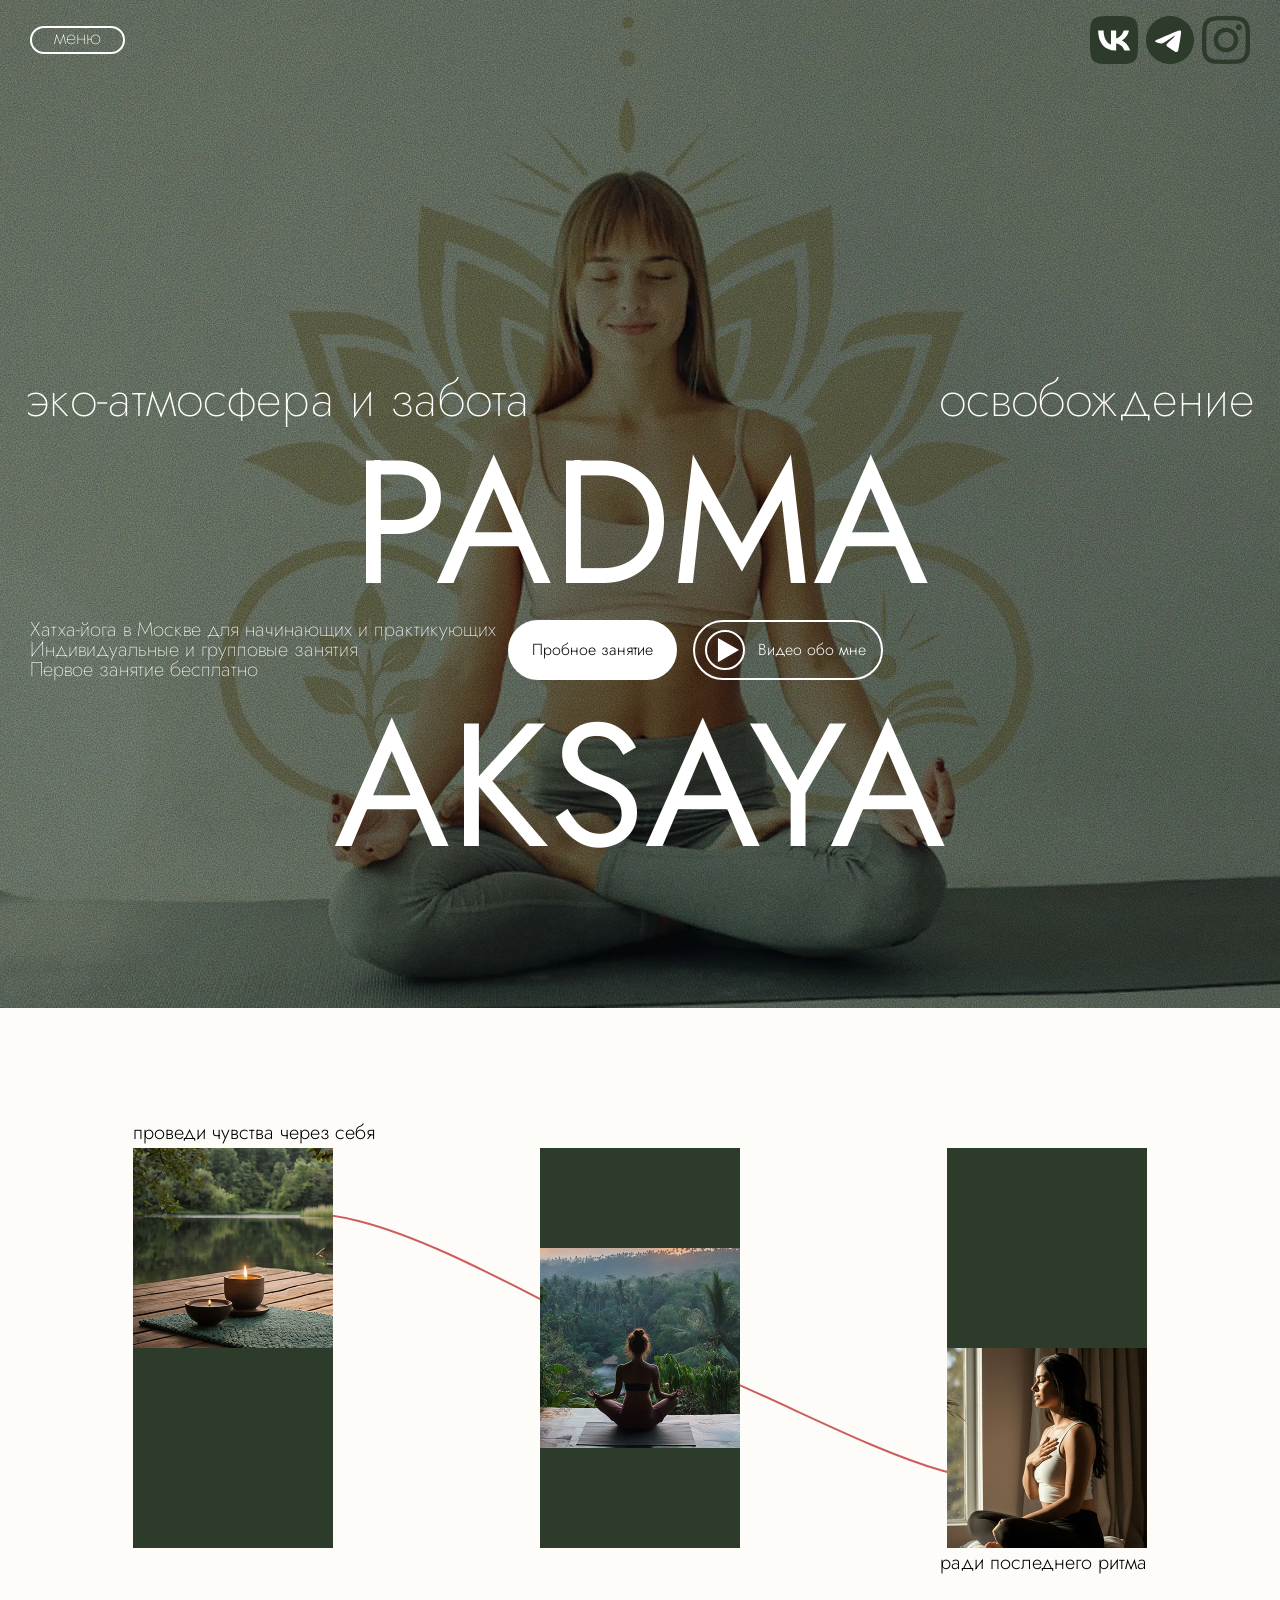
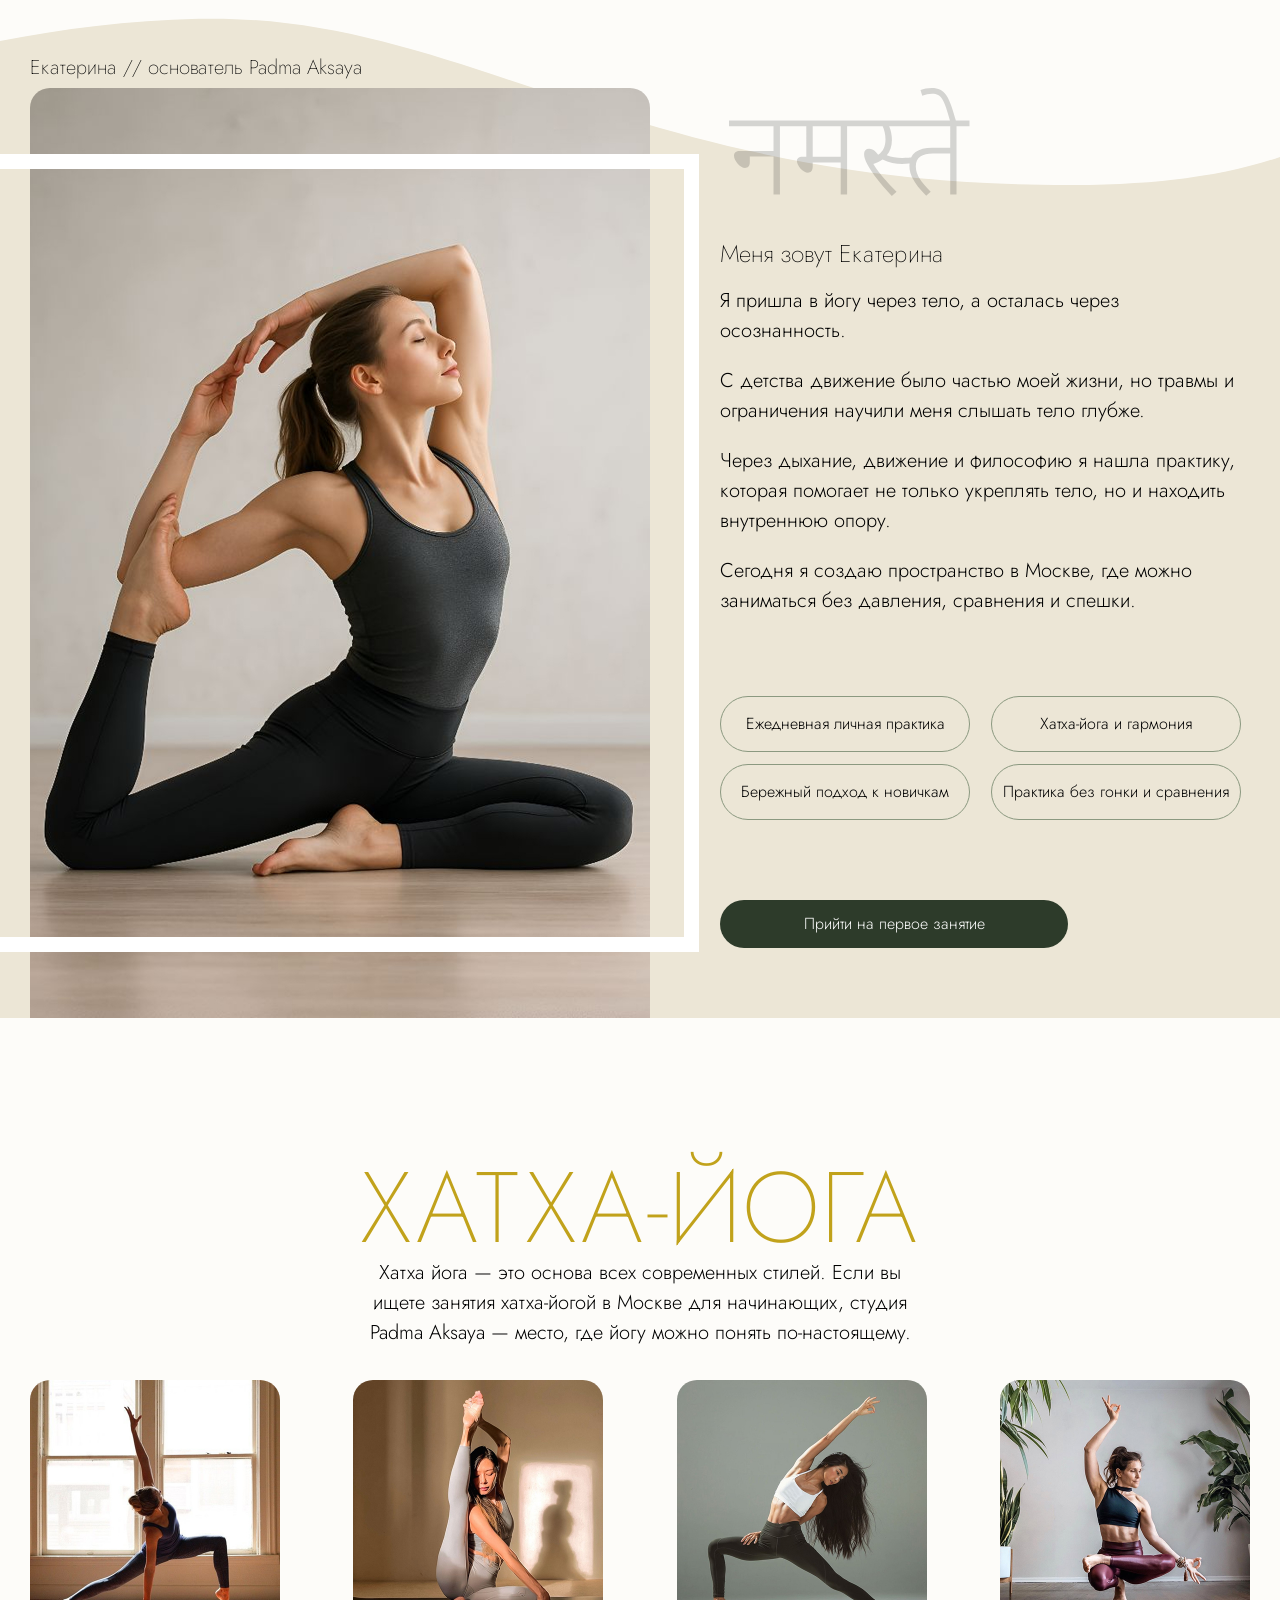
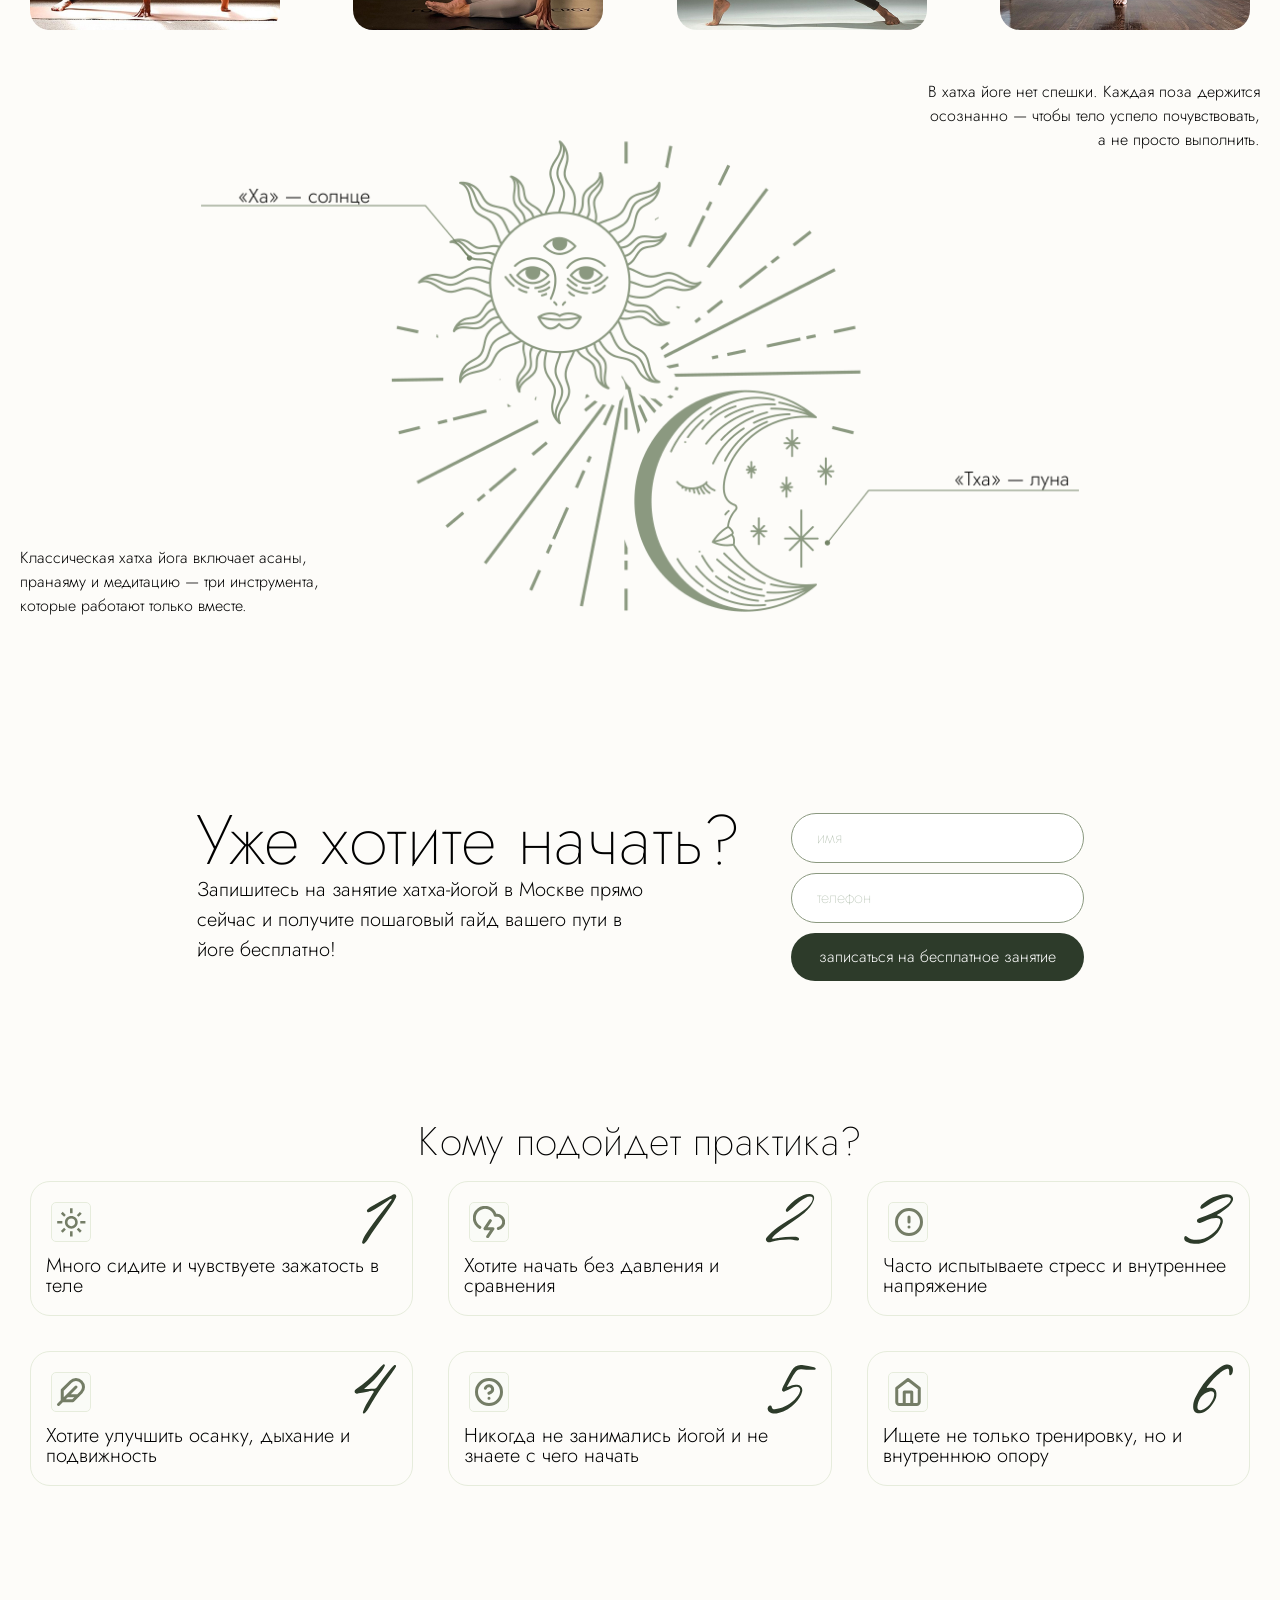
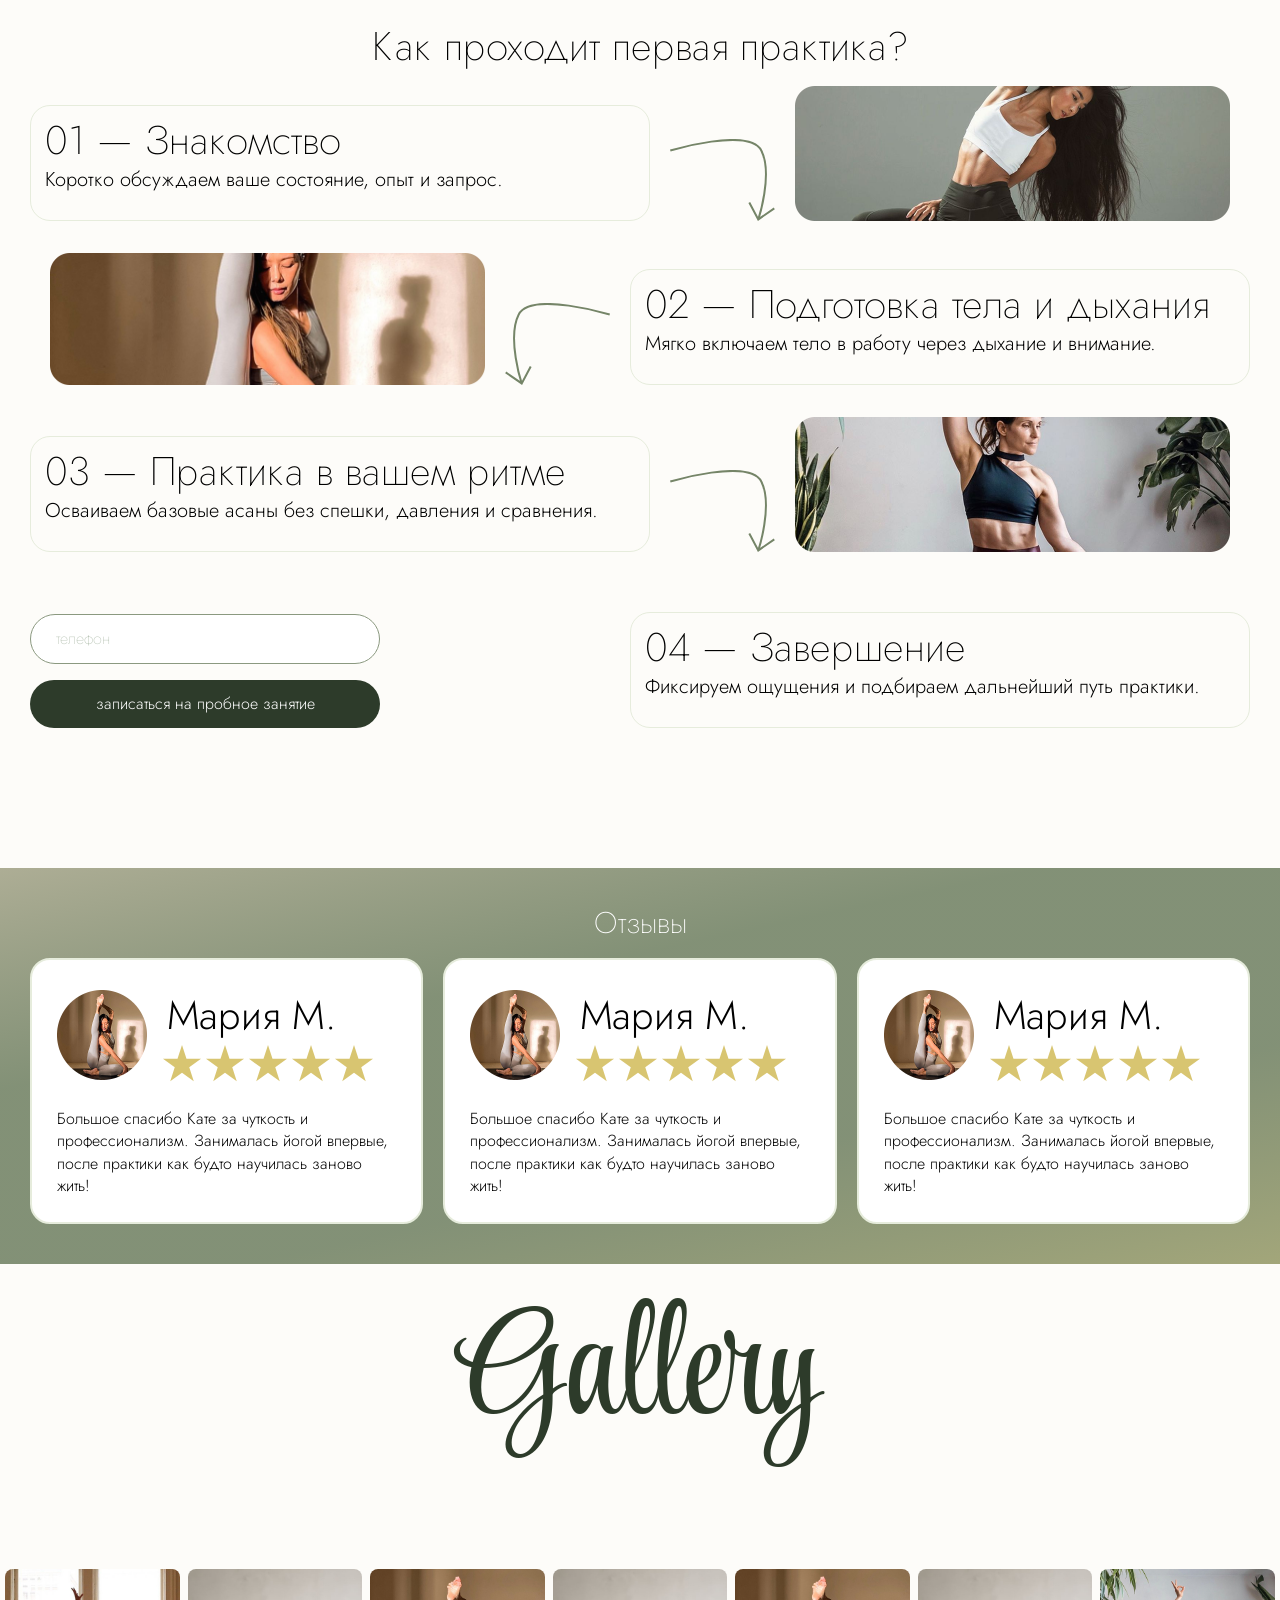
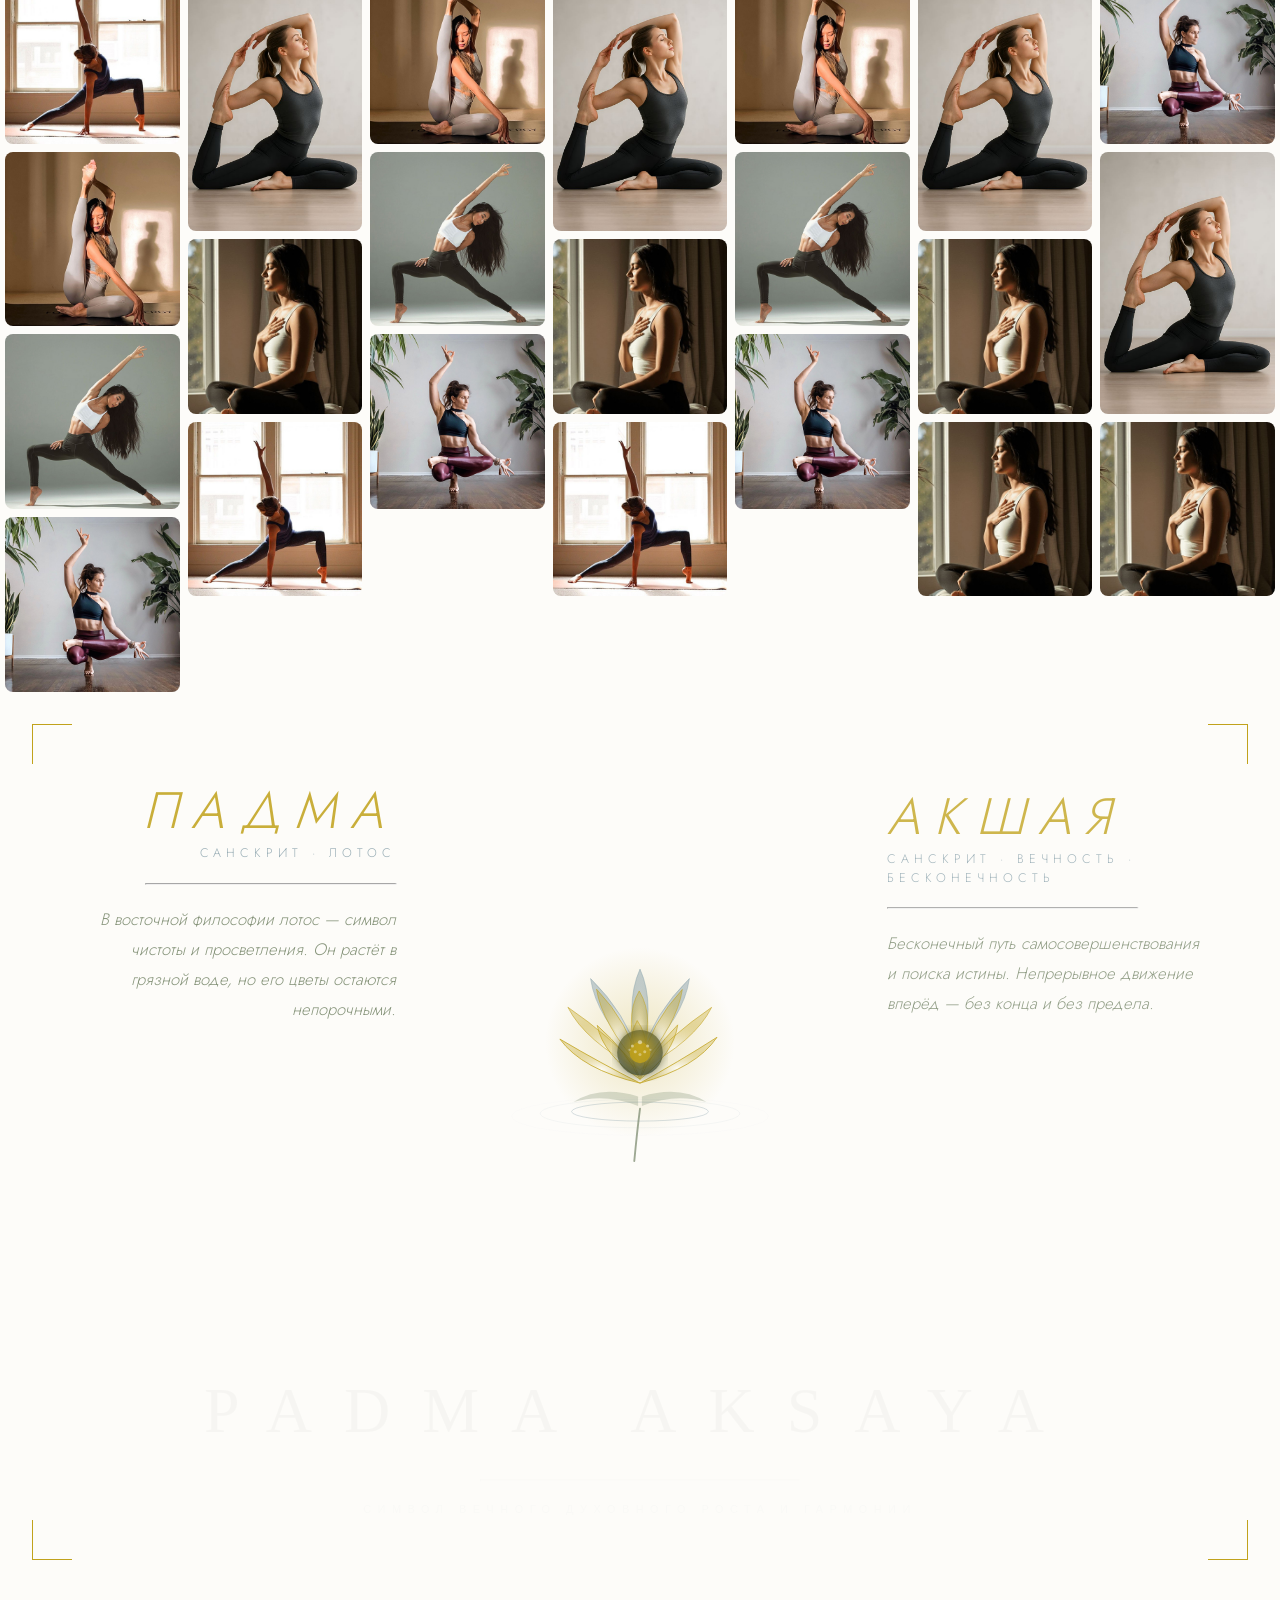
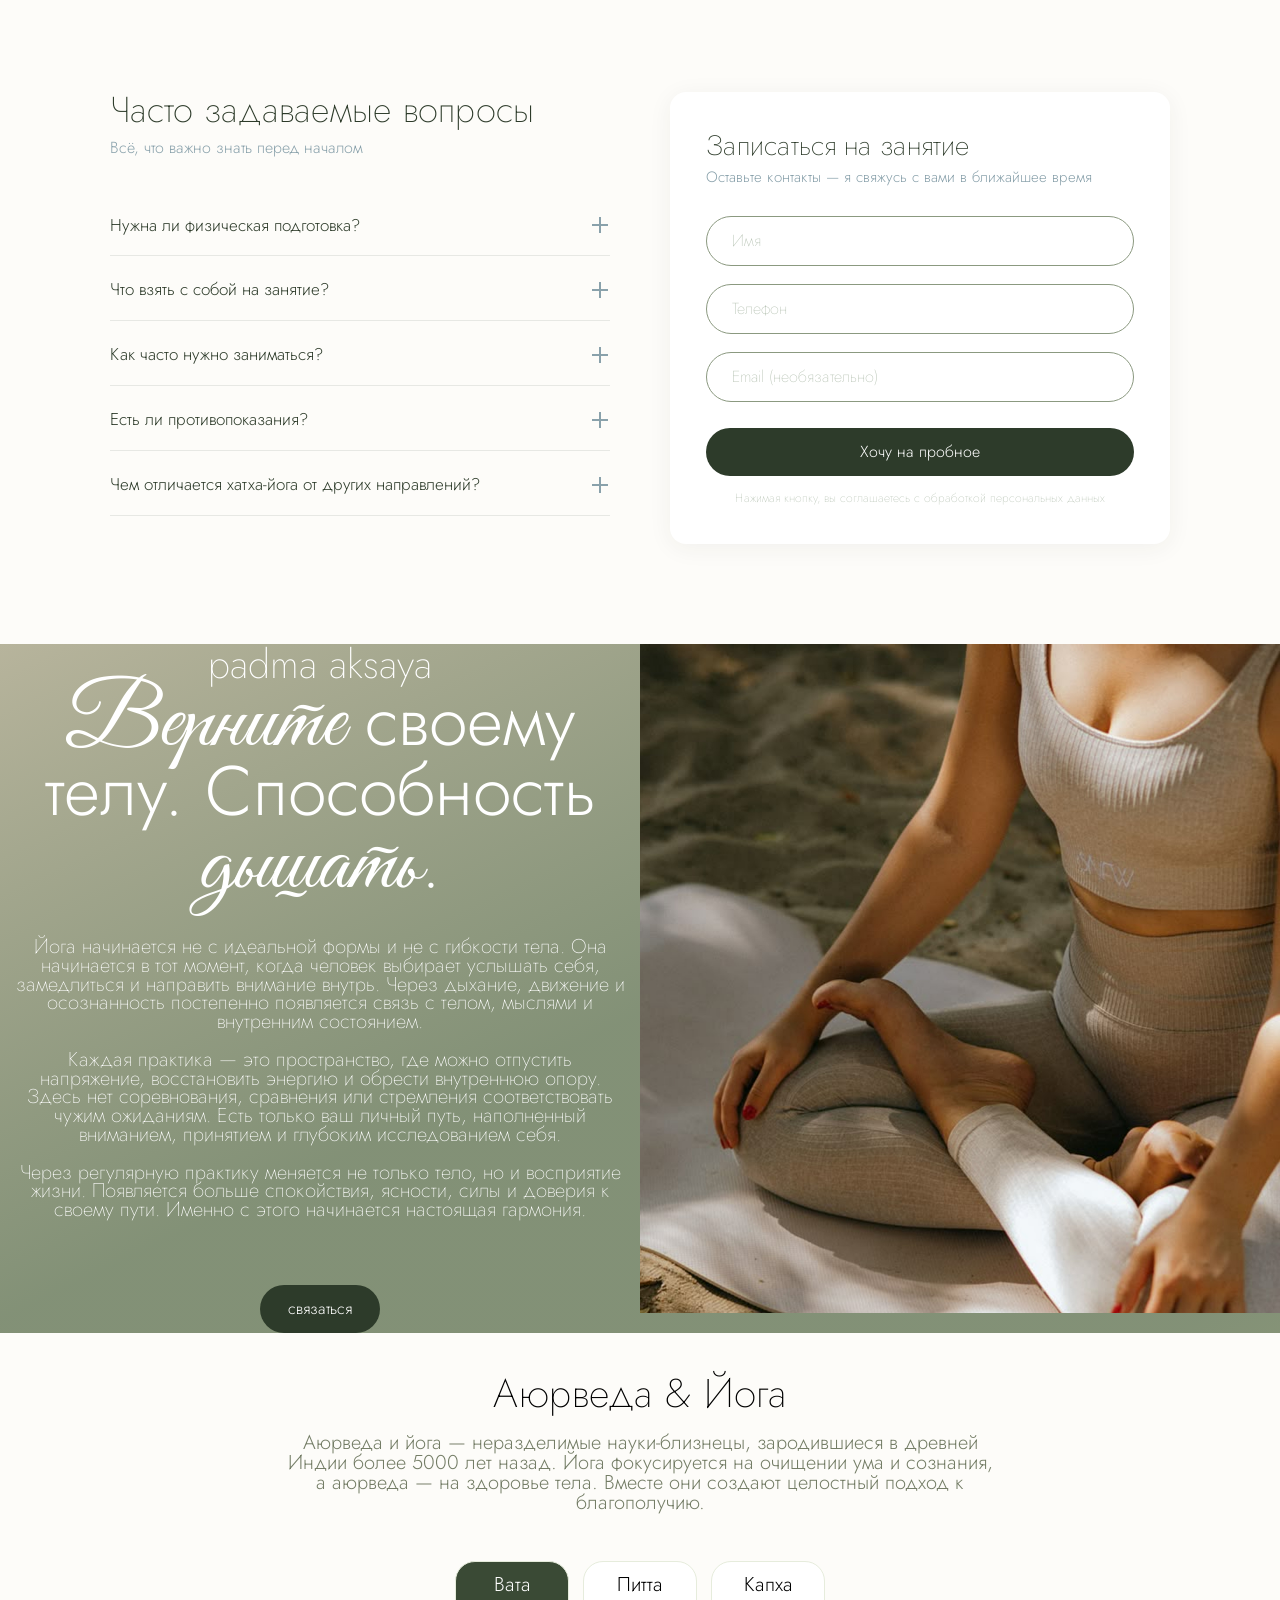
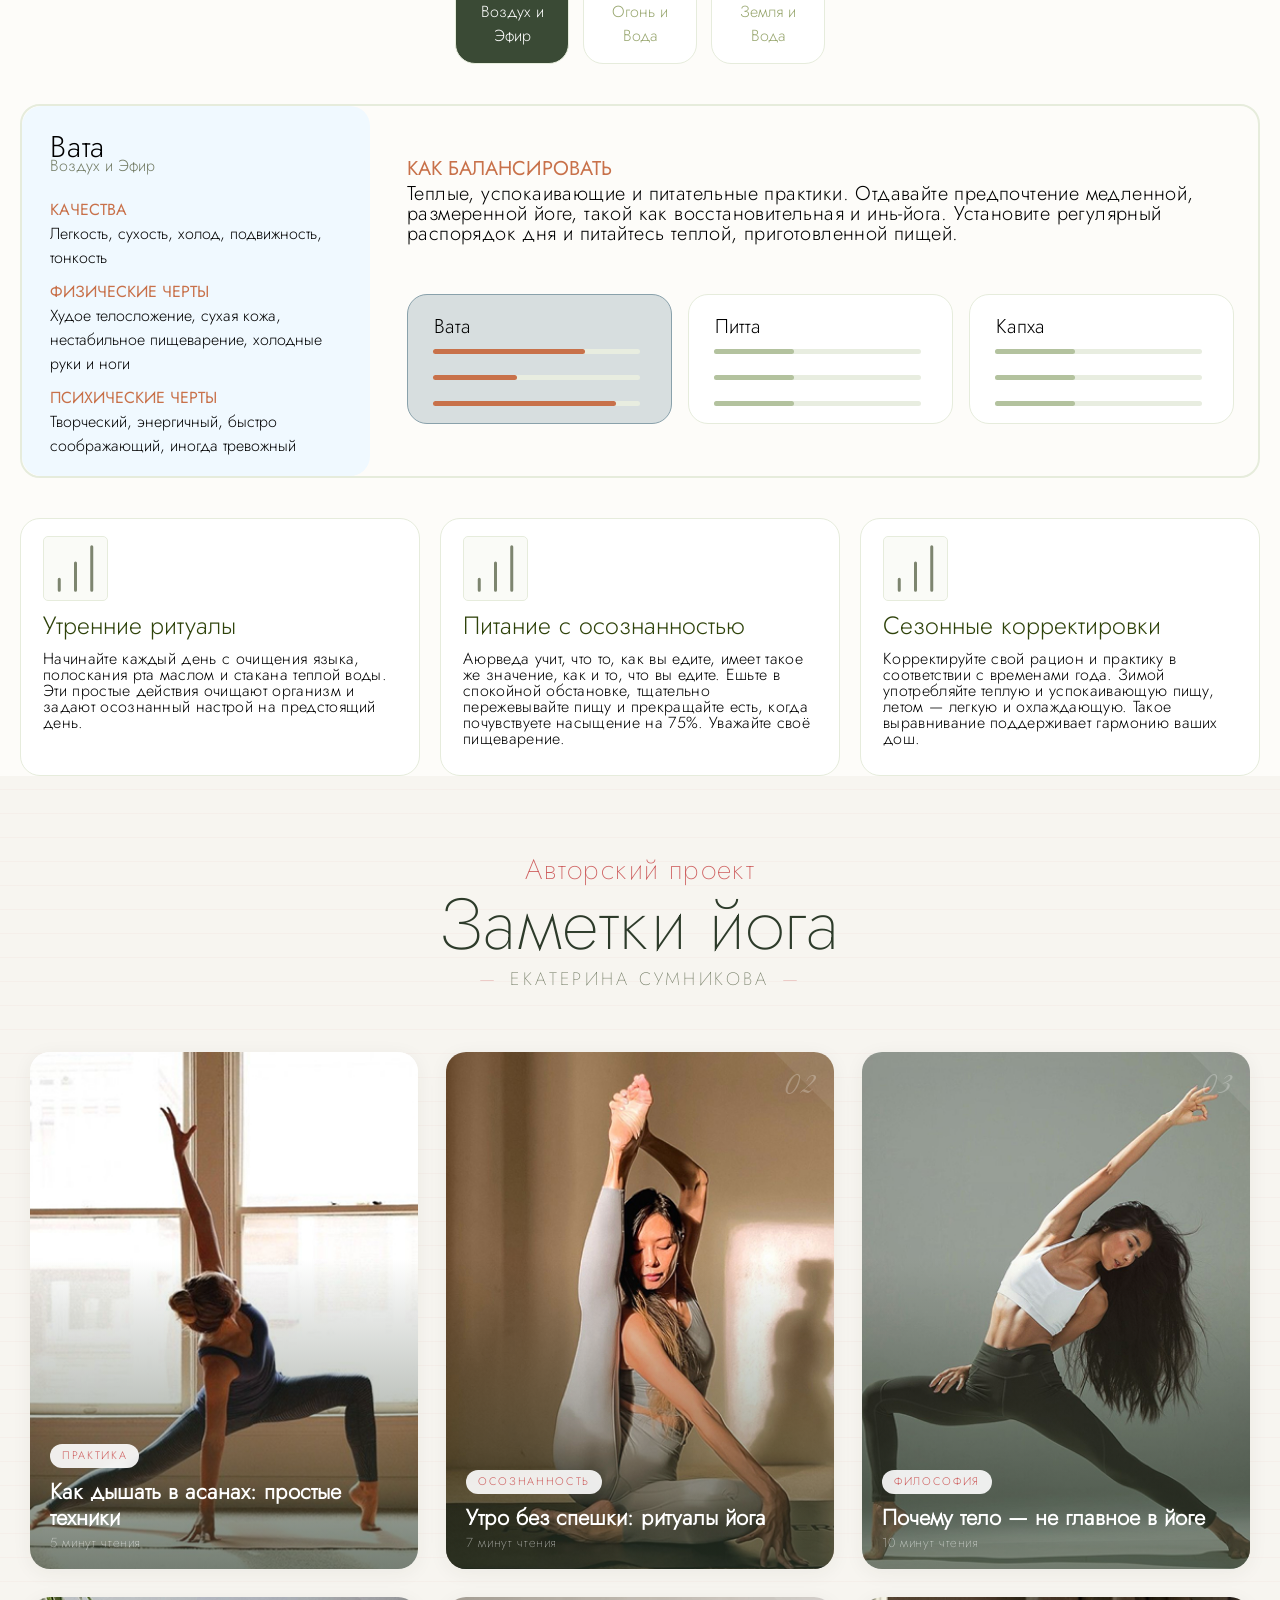
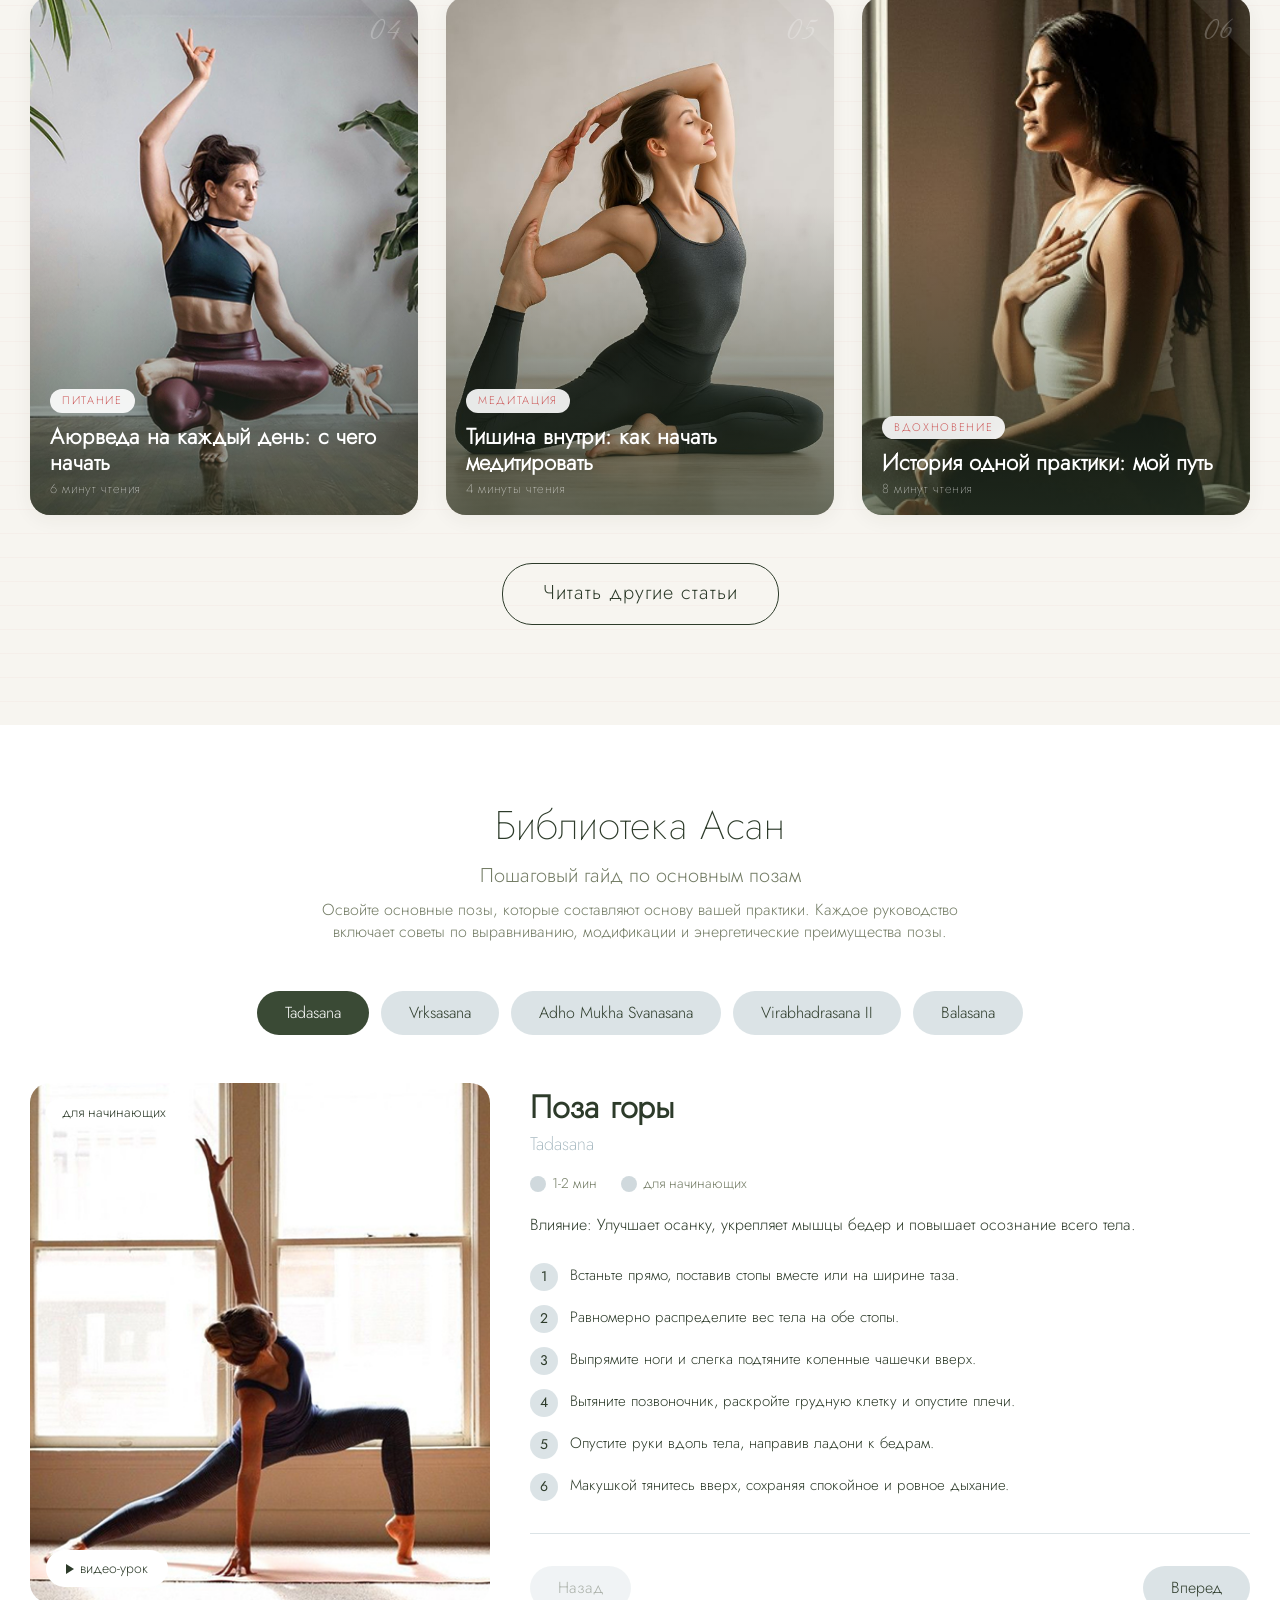
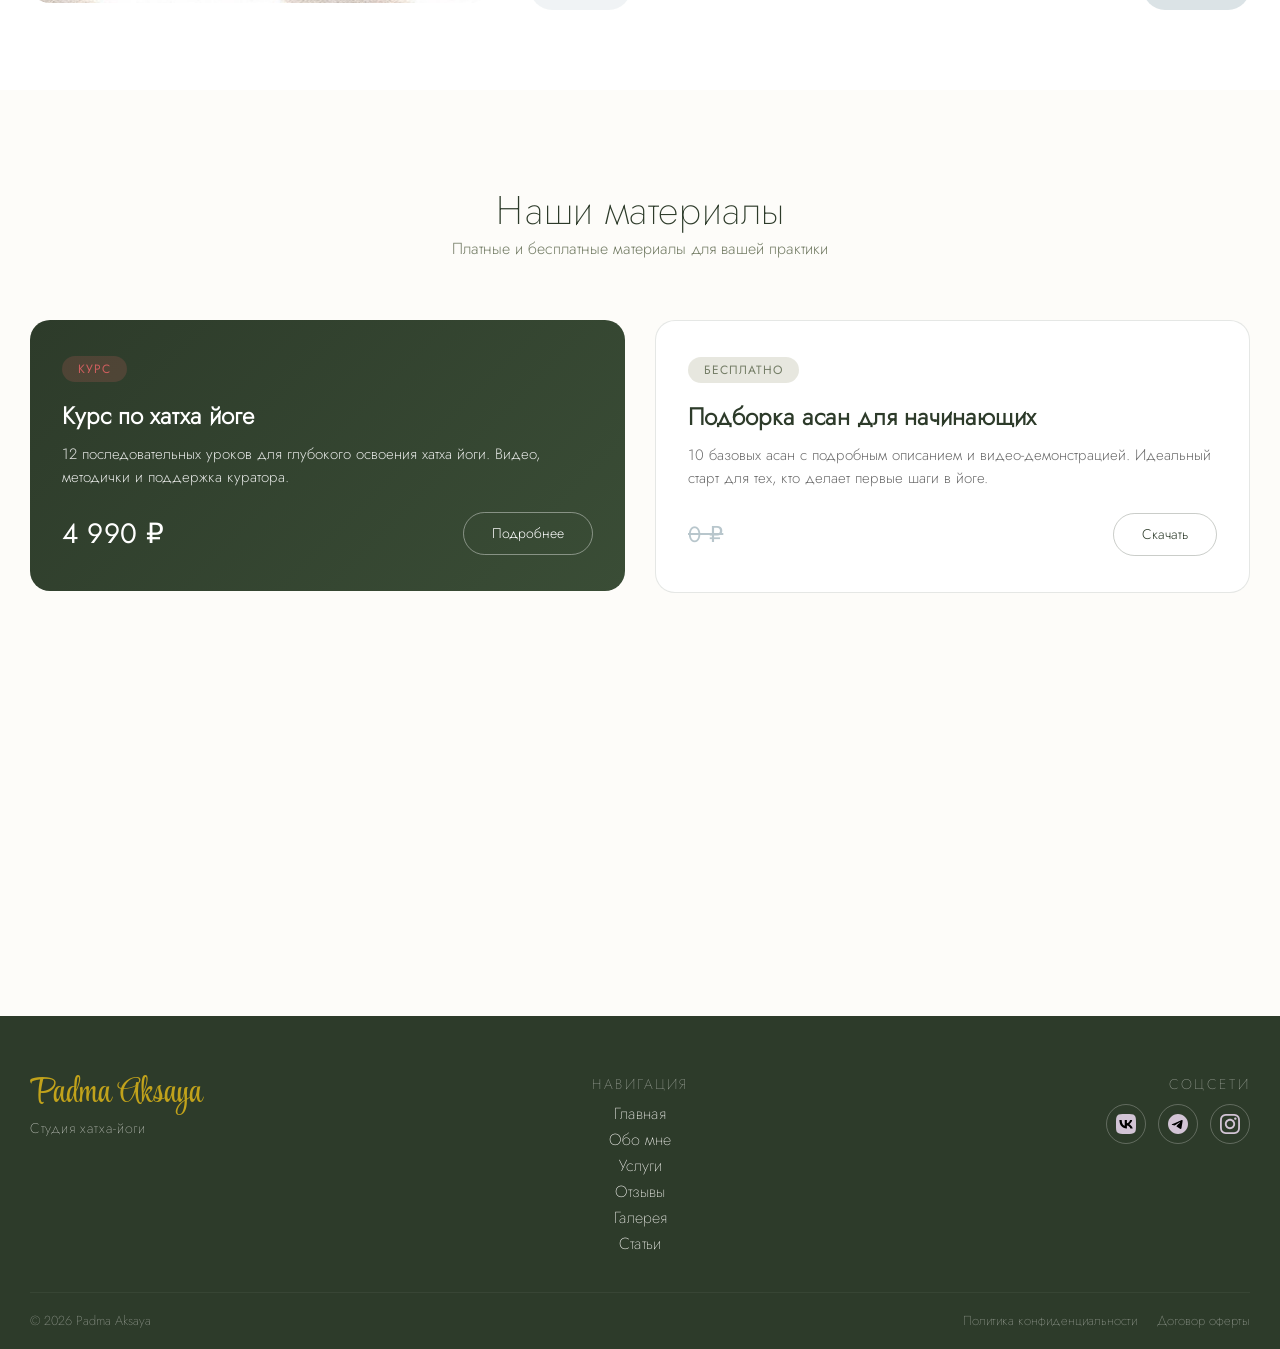
==== commit a4863059: "seo optimization" ====
--- a/index.html
+++ b/index.html
@@ -121,7 +121,7 @@
       "name": "Padma Aksaya — Студия хатха-йоги",
       "url": "https://padma-aksaya.com",
       "image": "https://padma-aksaya.com/assets/images/hero/main_image_main-hero.jpg",
-      "telephone": "+7-999-XXX-XX-XX",
+      "telephone": "+7 (916) 665-77-91",
       "email": "info@padma-aksaya.com",
       "description": "Студия хатха-йоги в Москве. Индивидуальные, групповые и онлайн занятия для начинающих и практикующих.",
       "address": {
@@ -1864,7 +1864,7 @@
 
     <div class="notes__footer">
       <a
-        href="blog/index.html"
+        href="pages/blog.html"
         class="notes__button btn-outline"
       >Читать другие статьи
       </a>
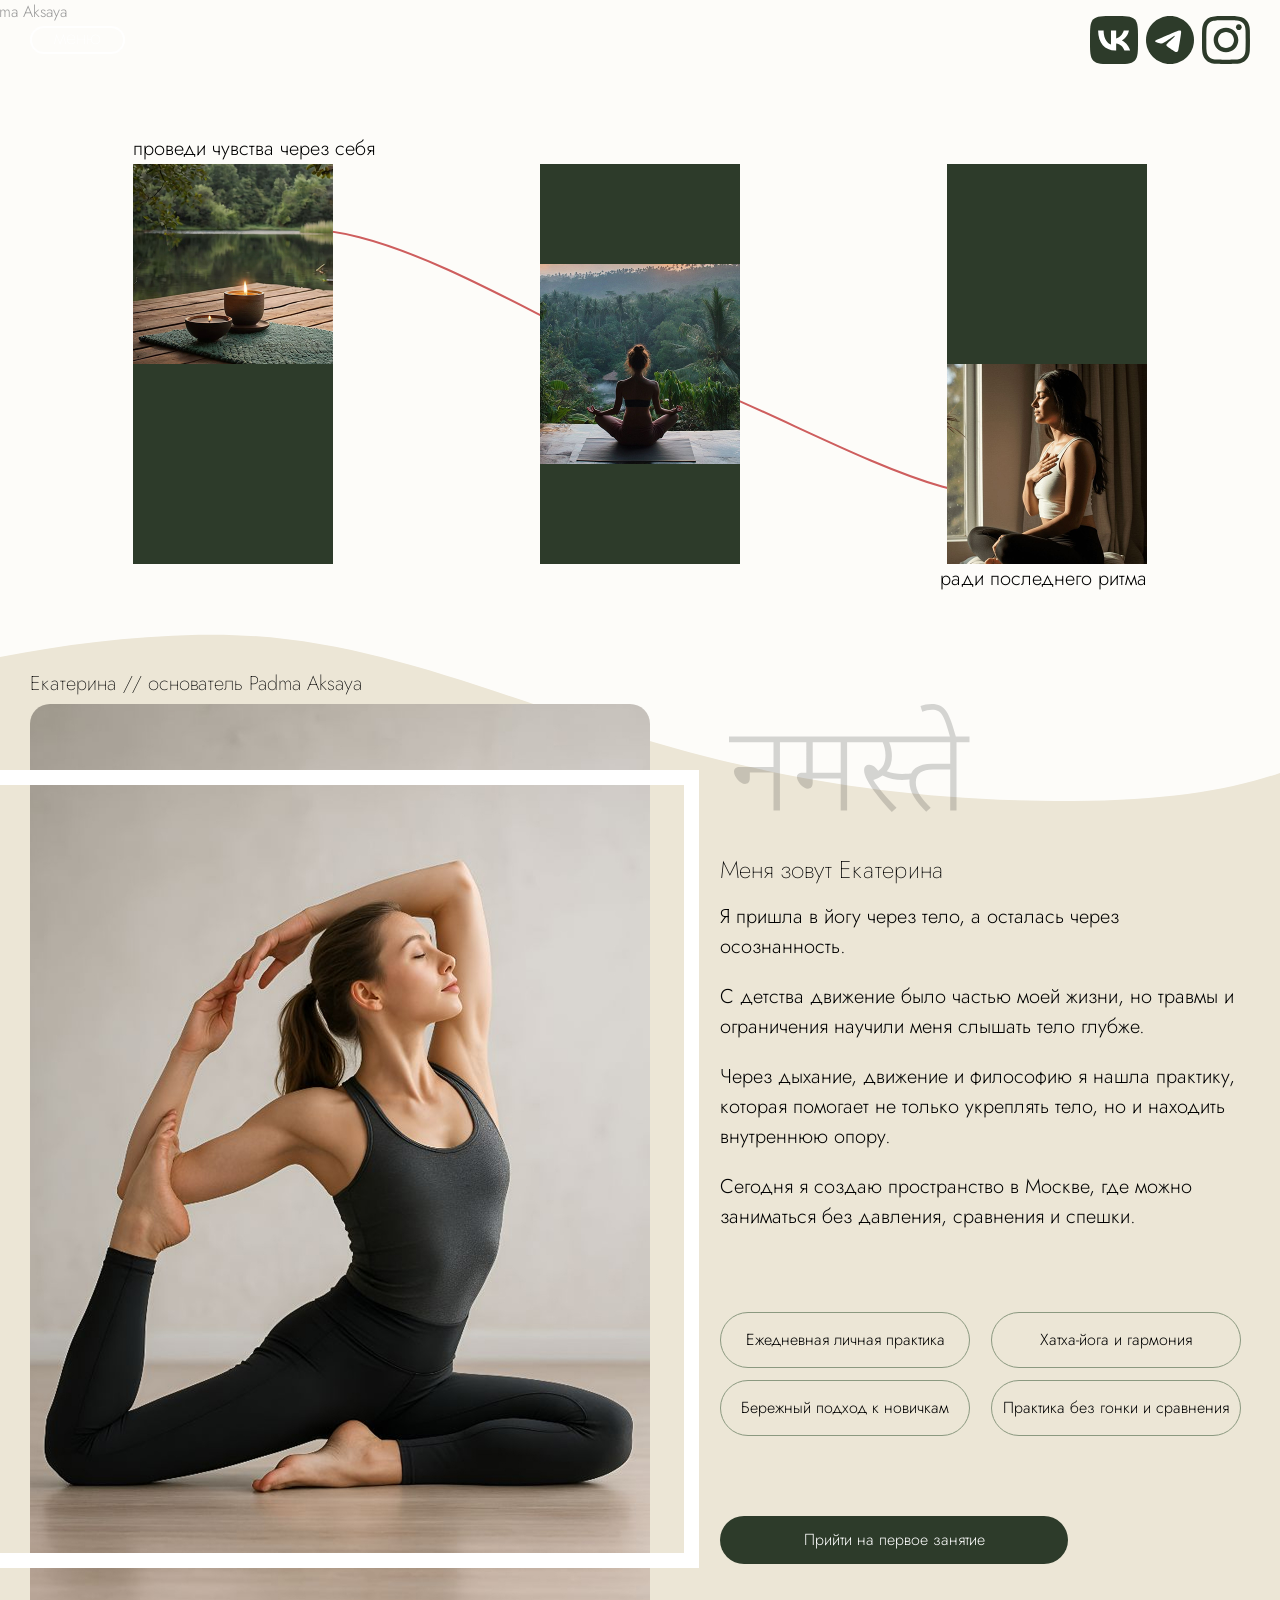
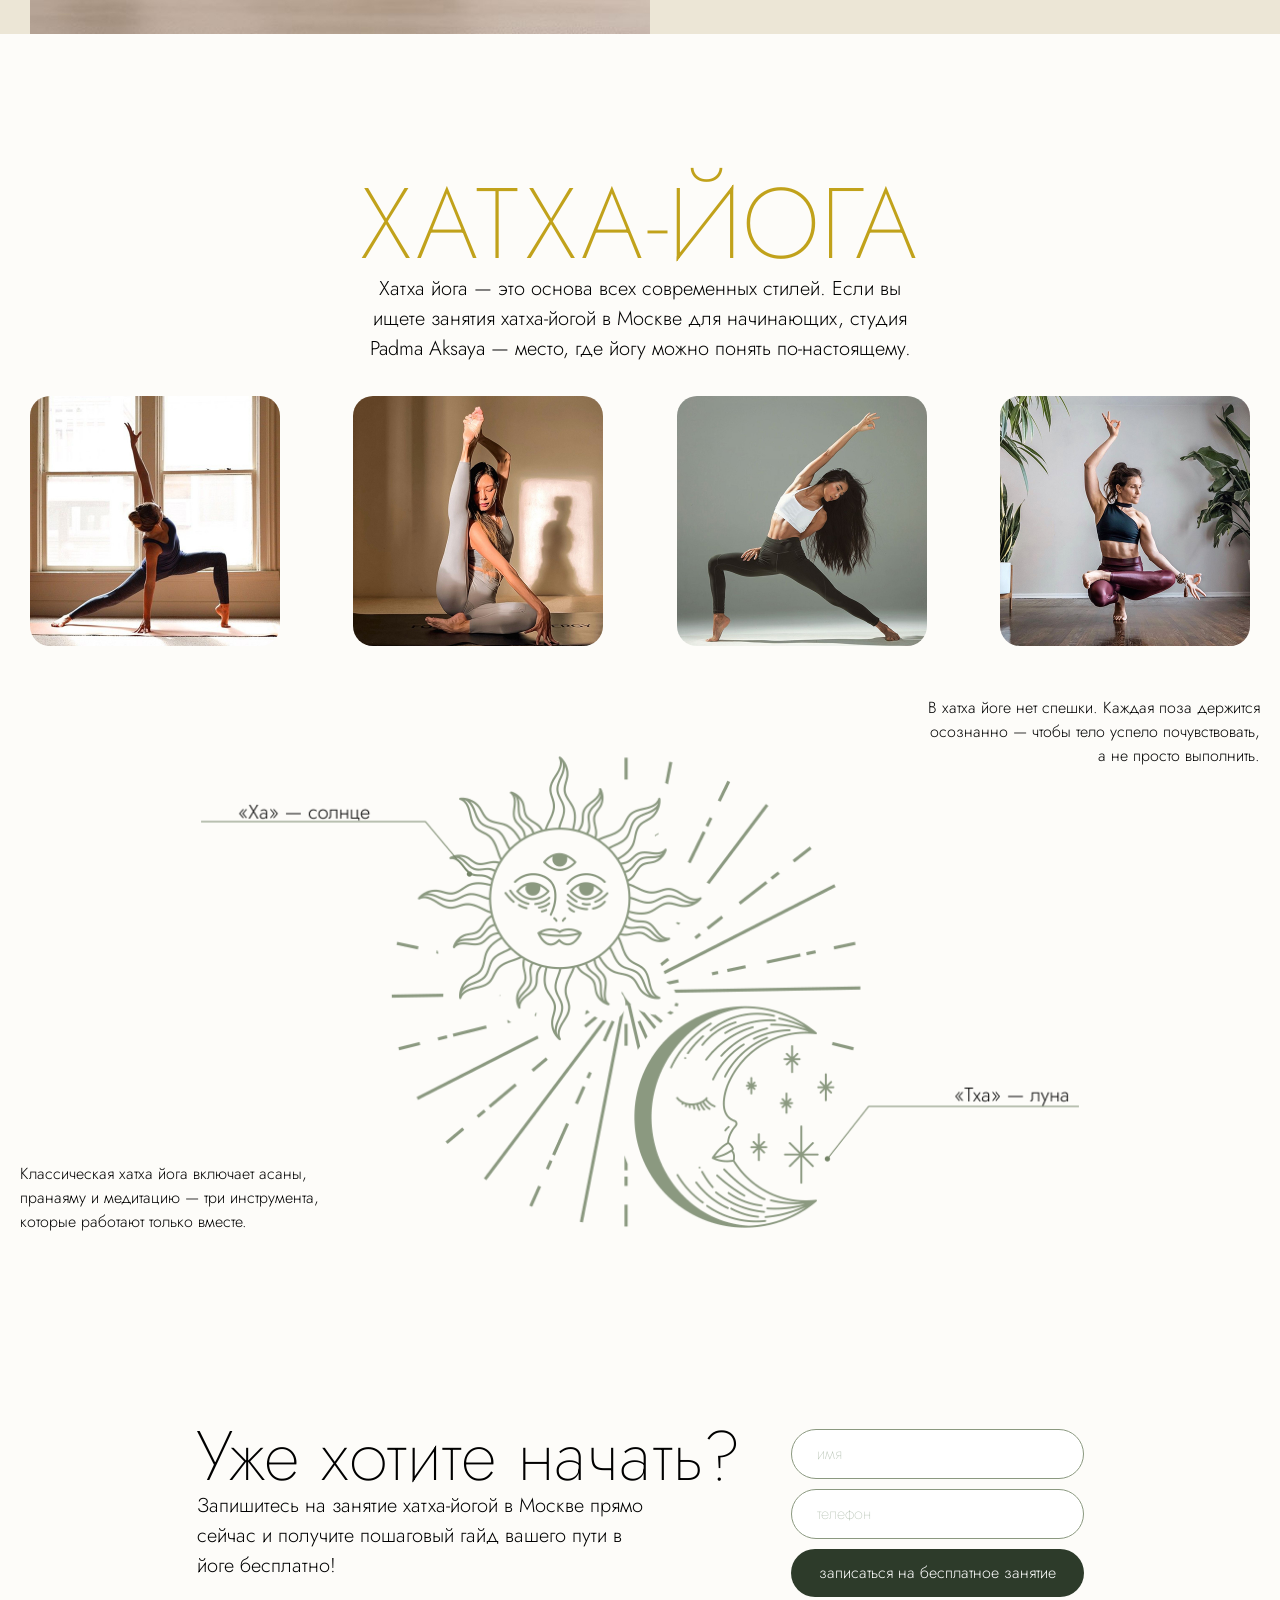
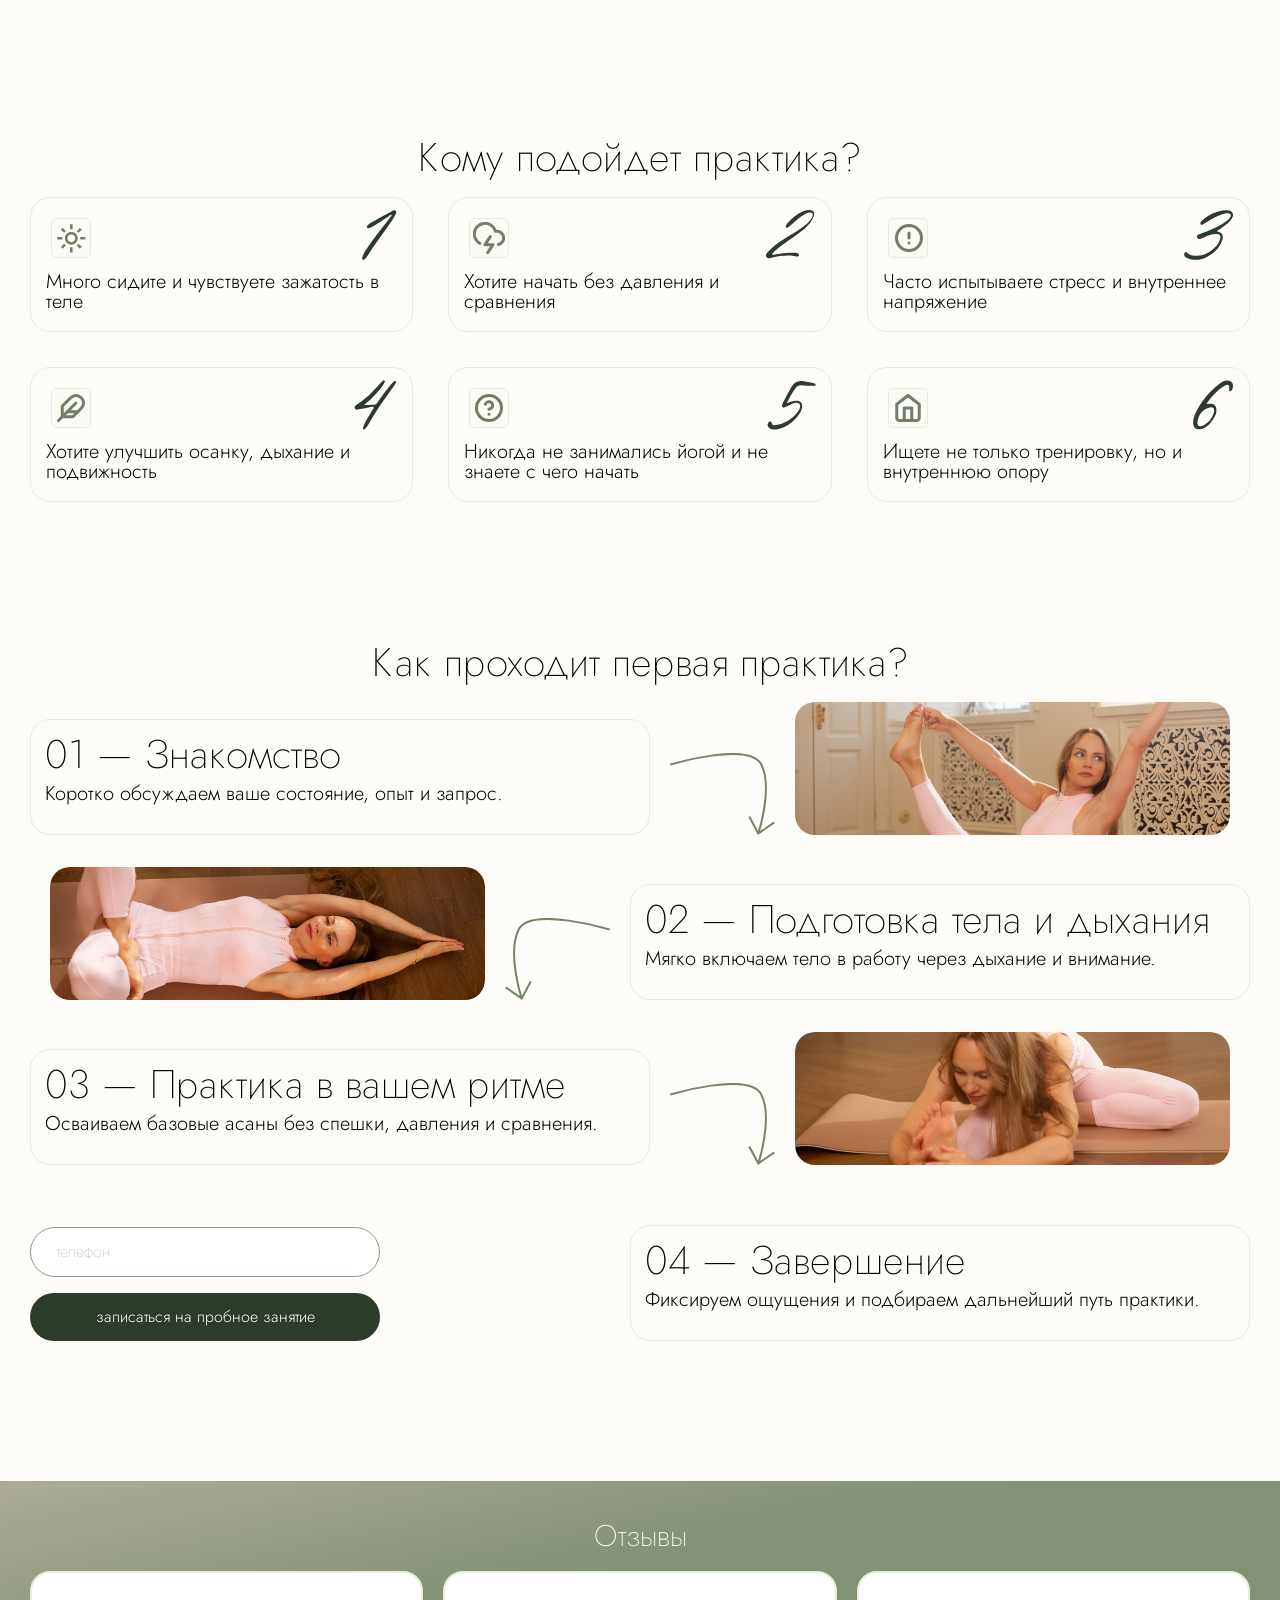
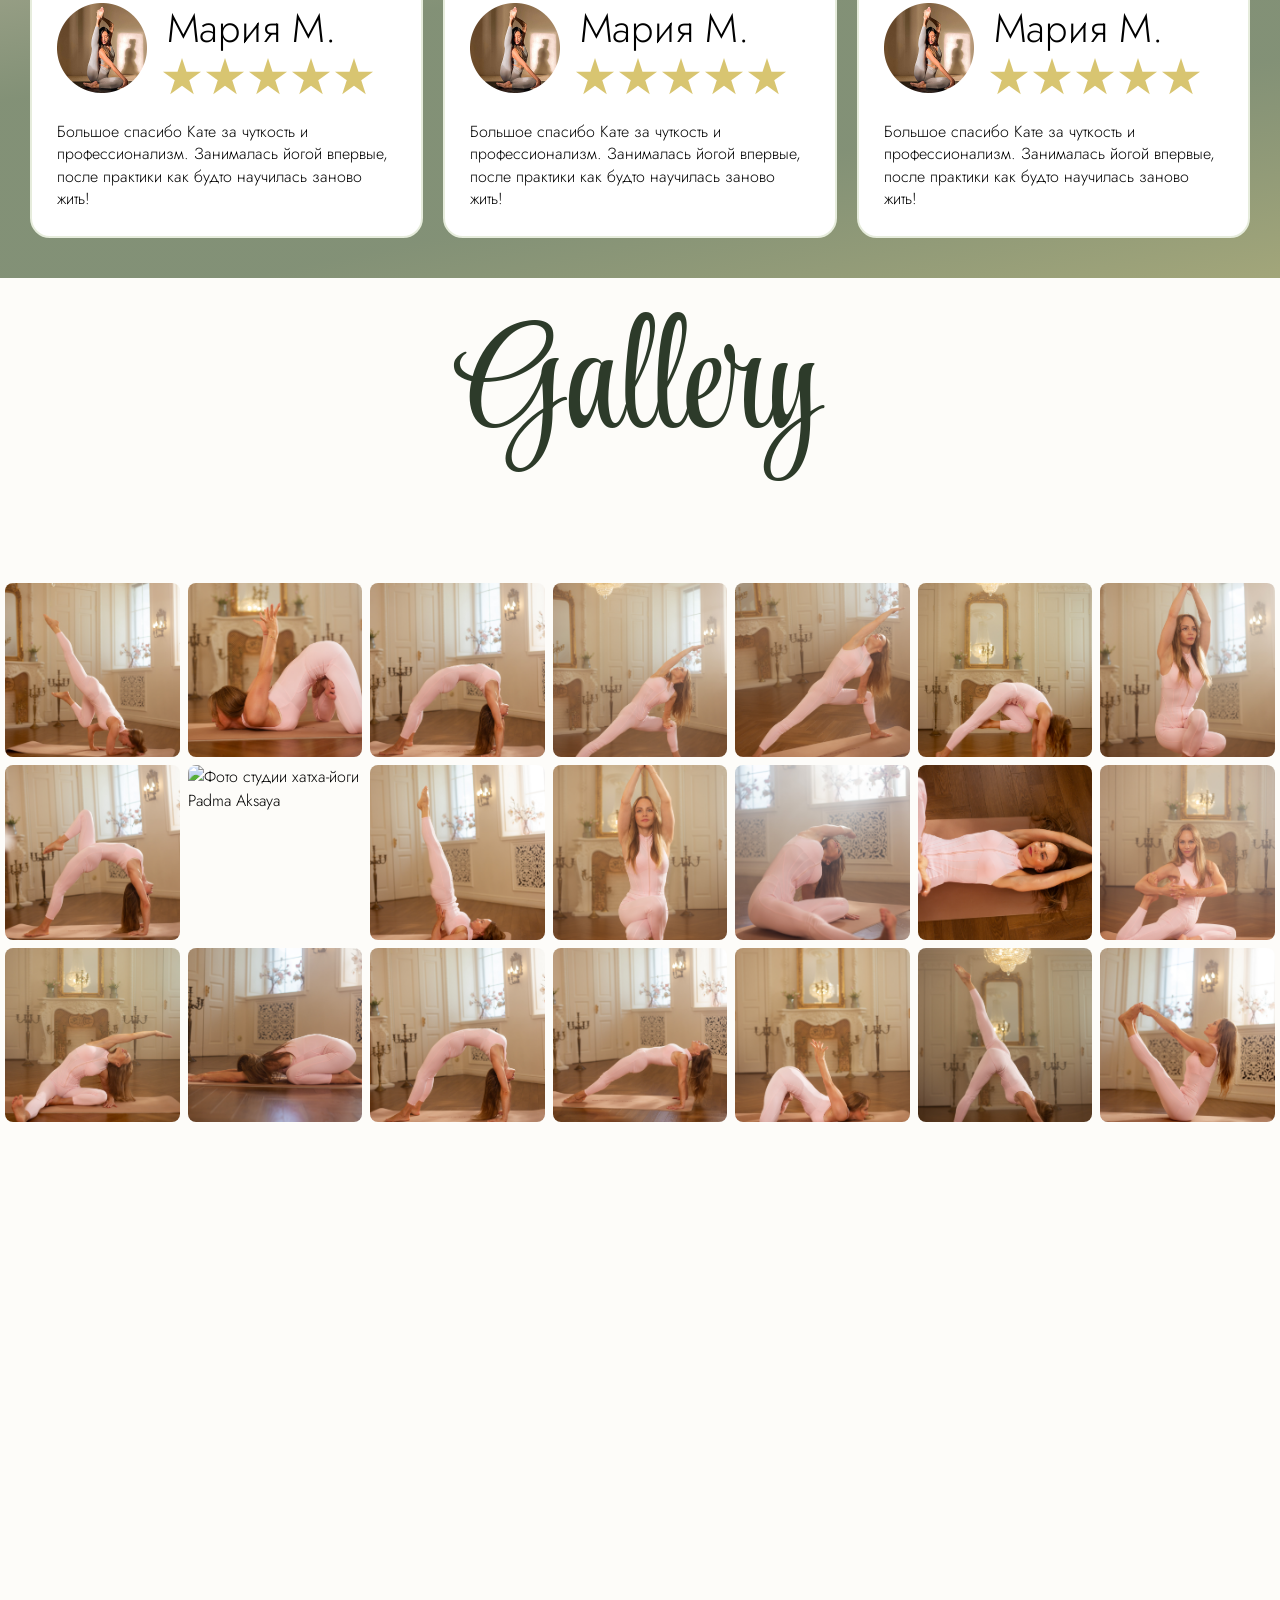
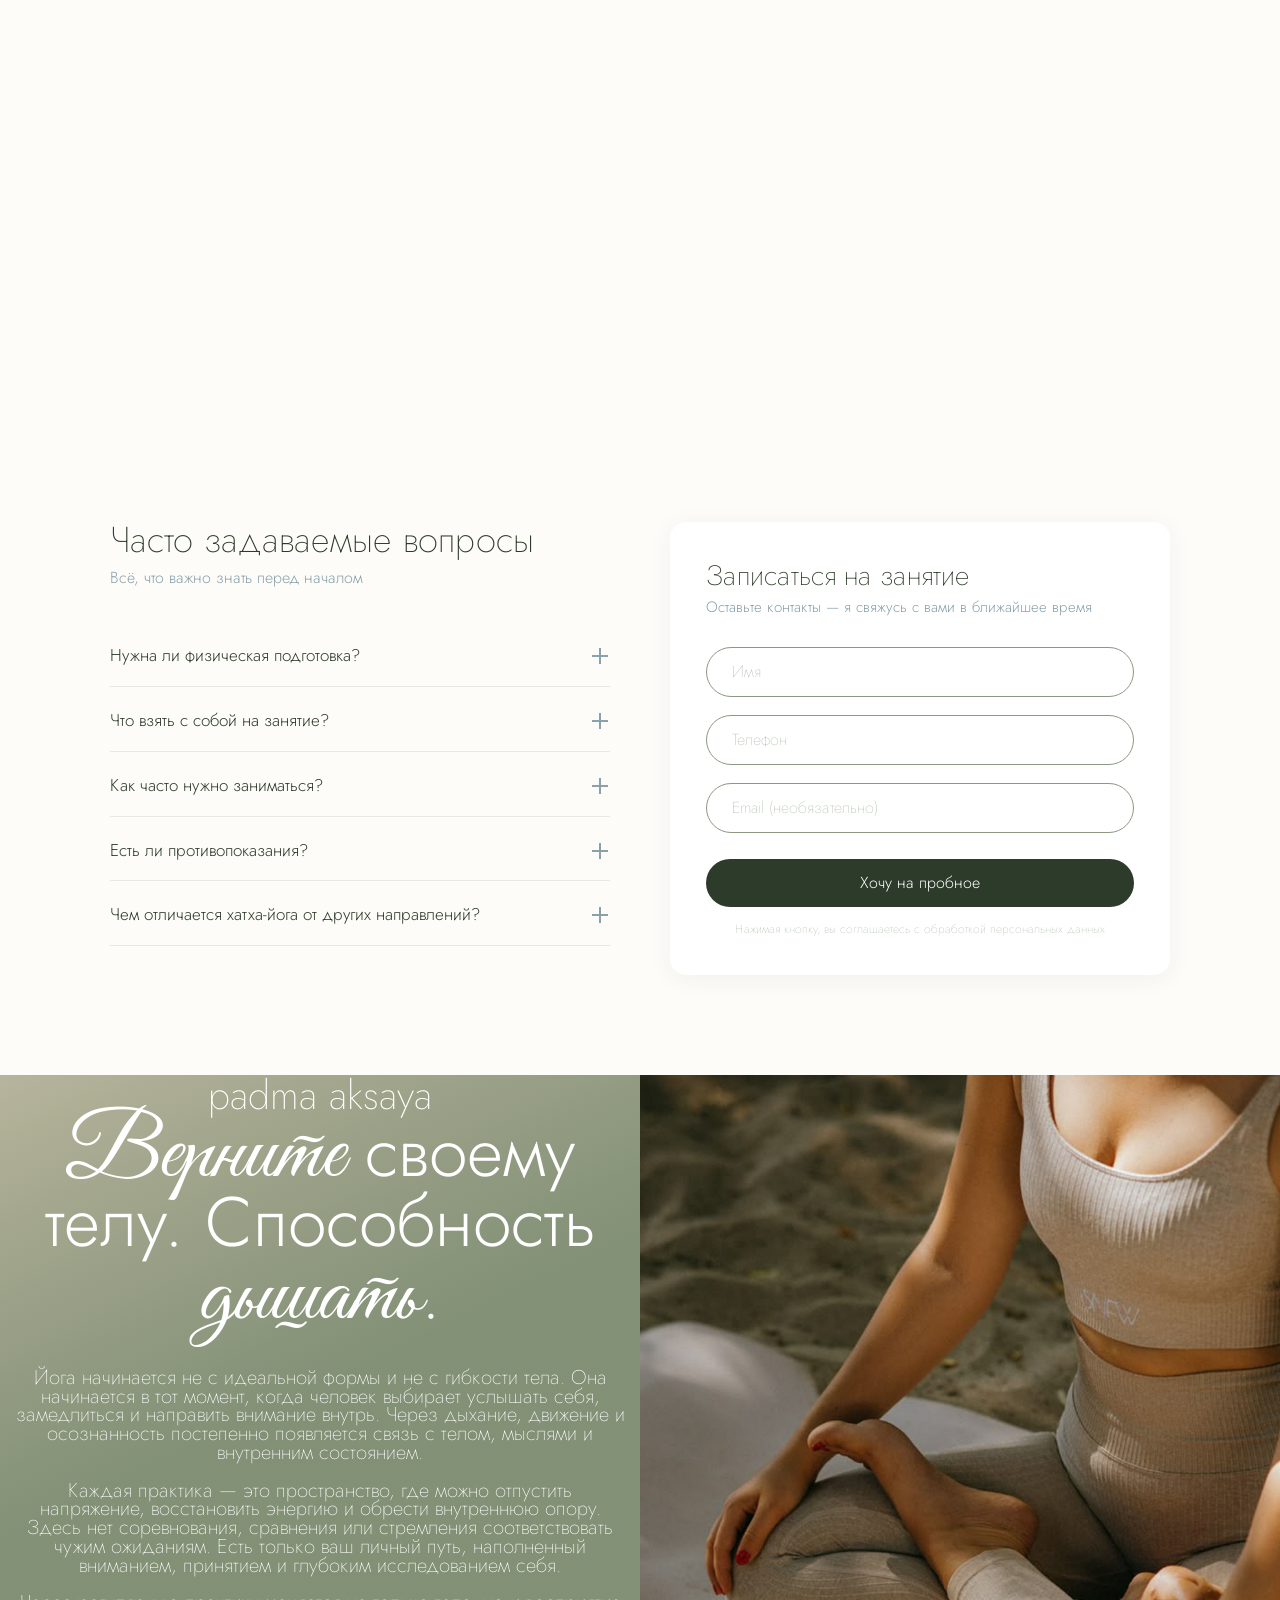
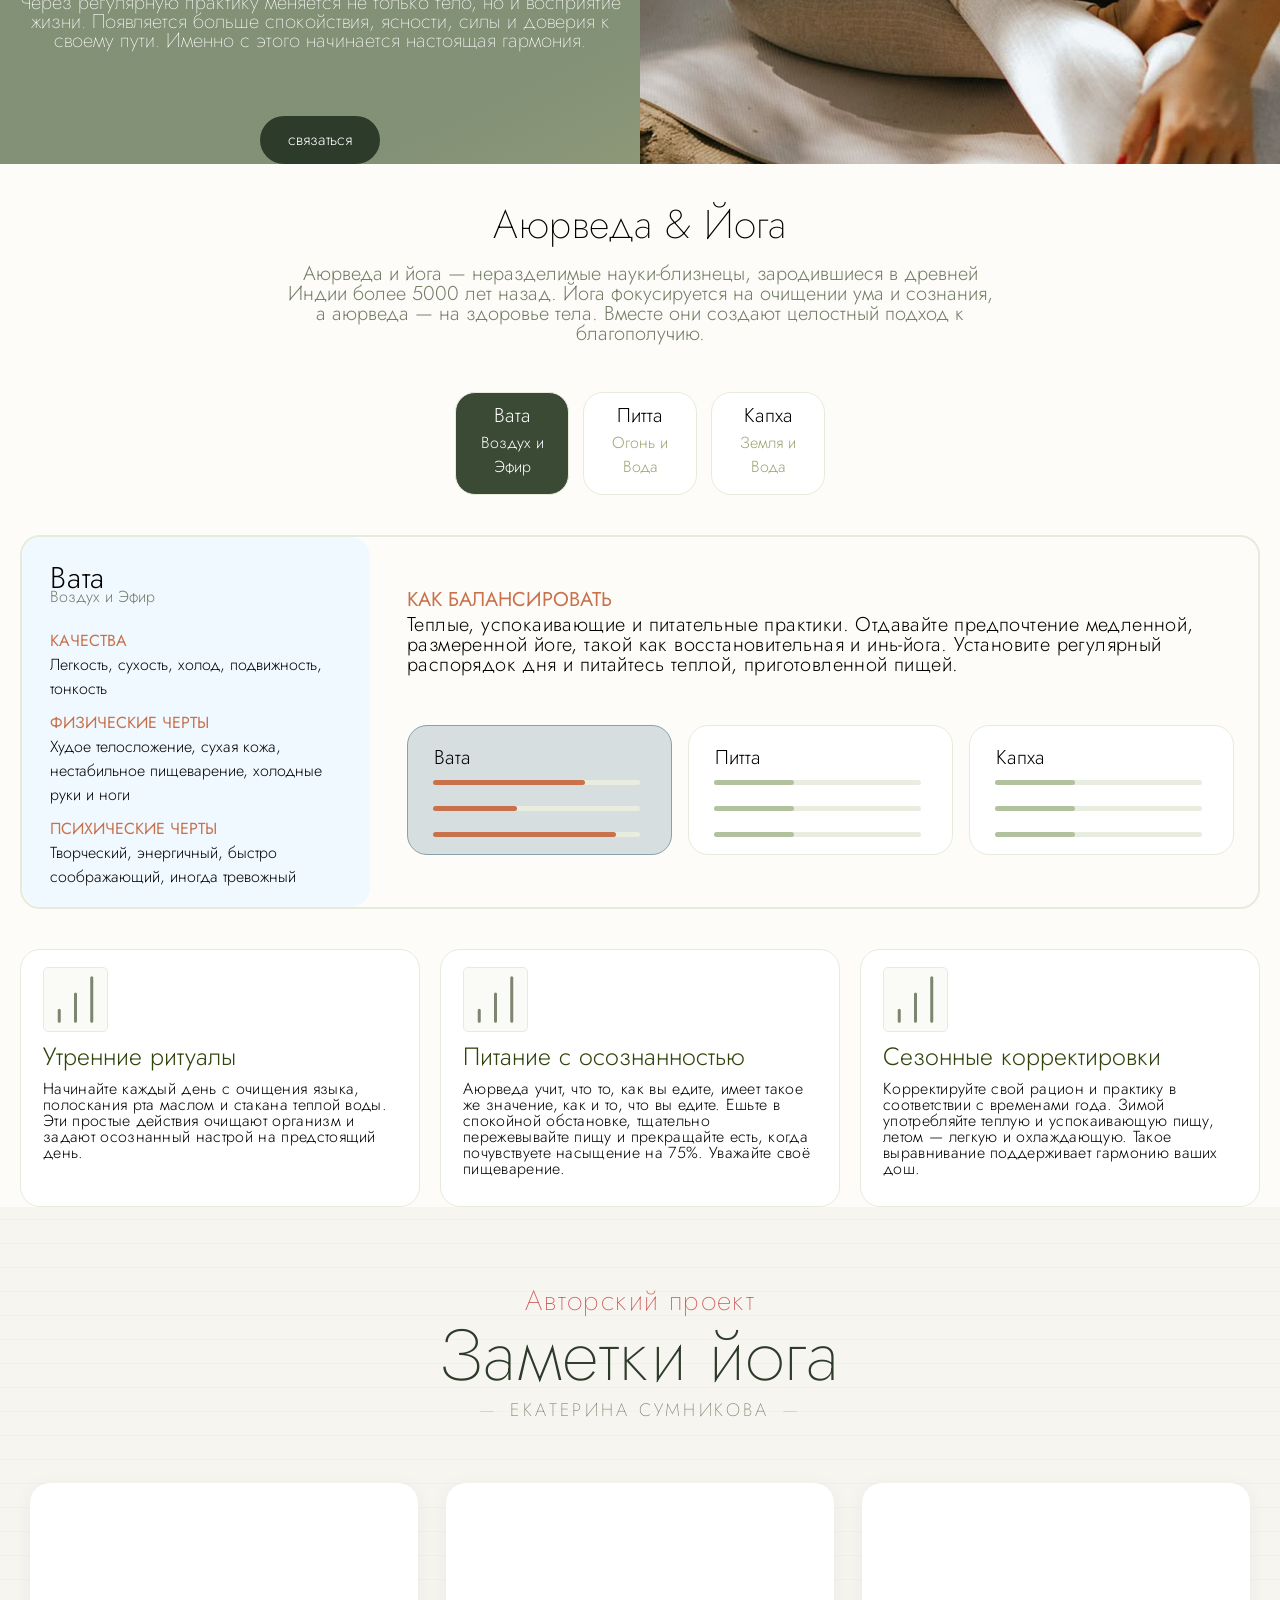
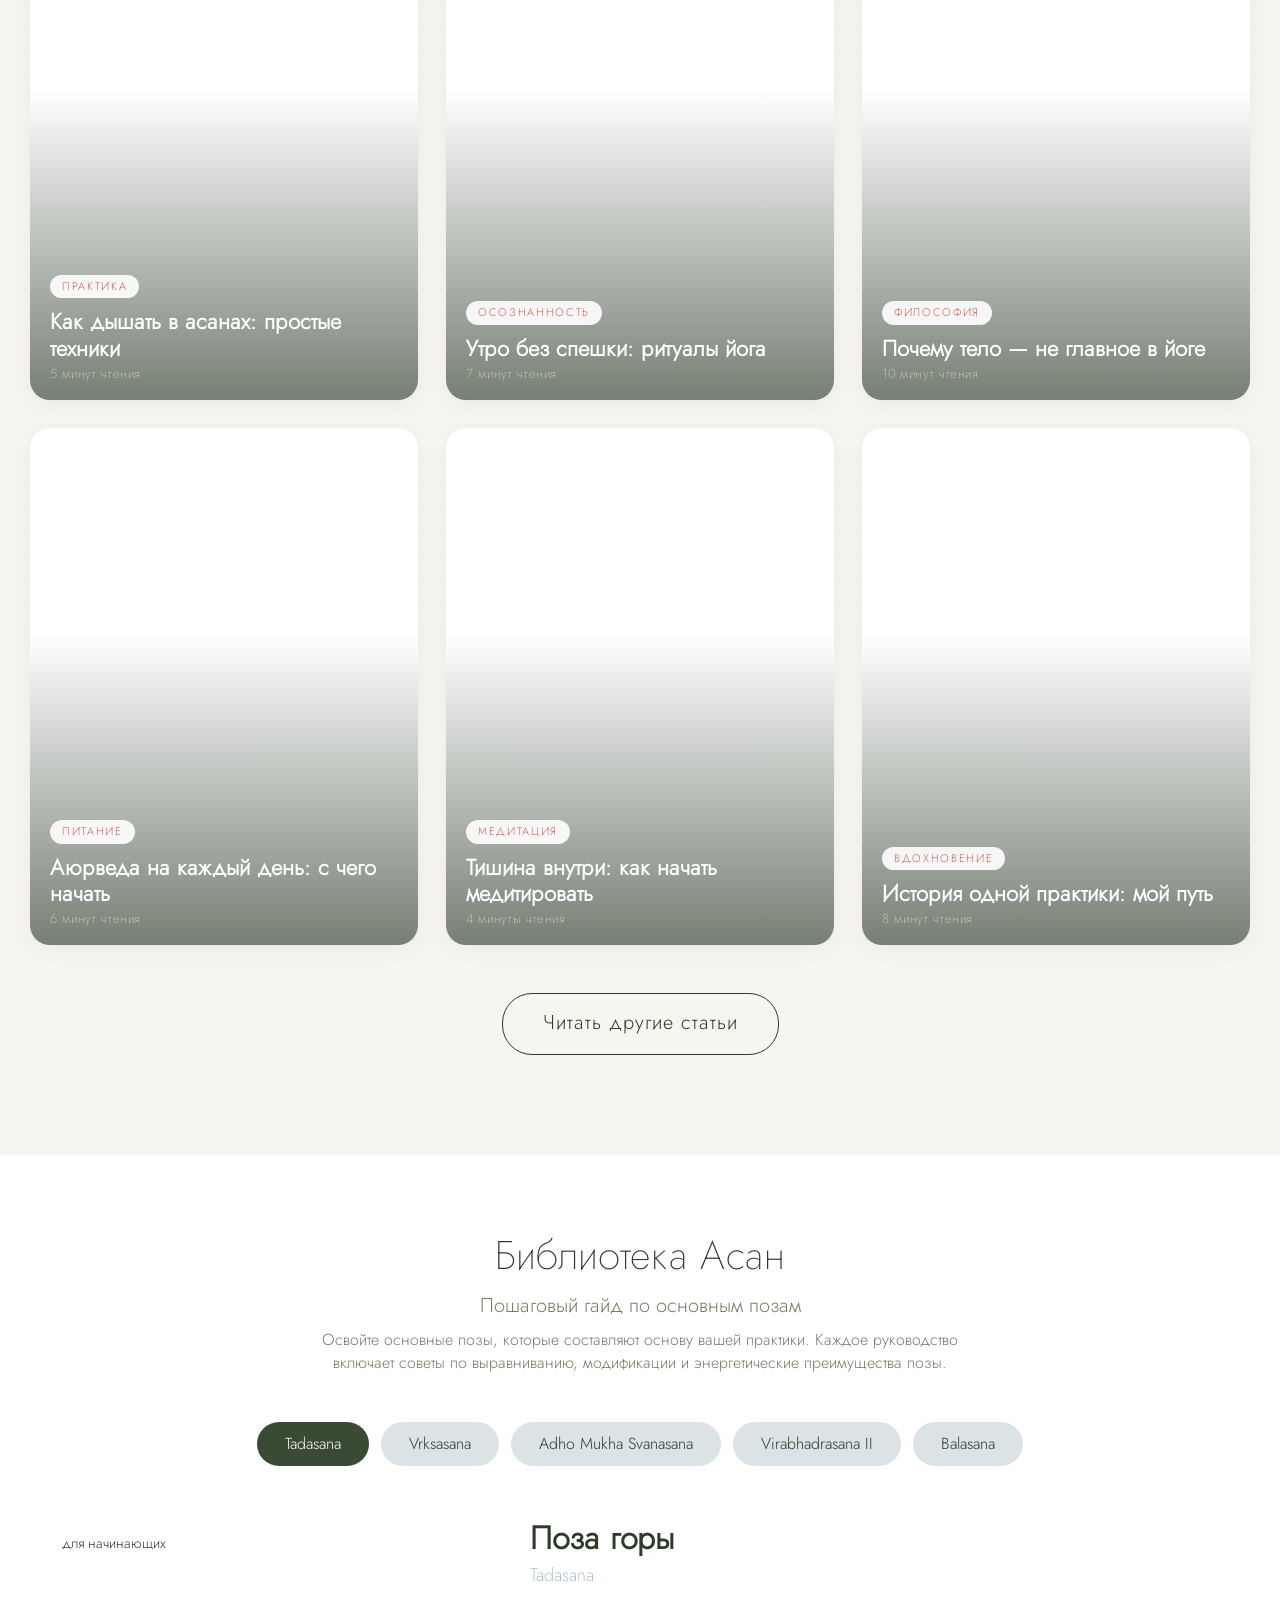
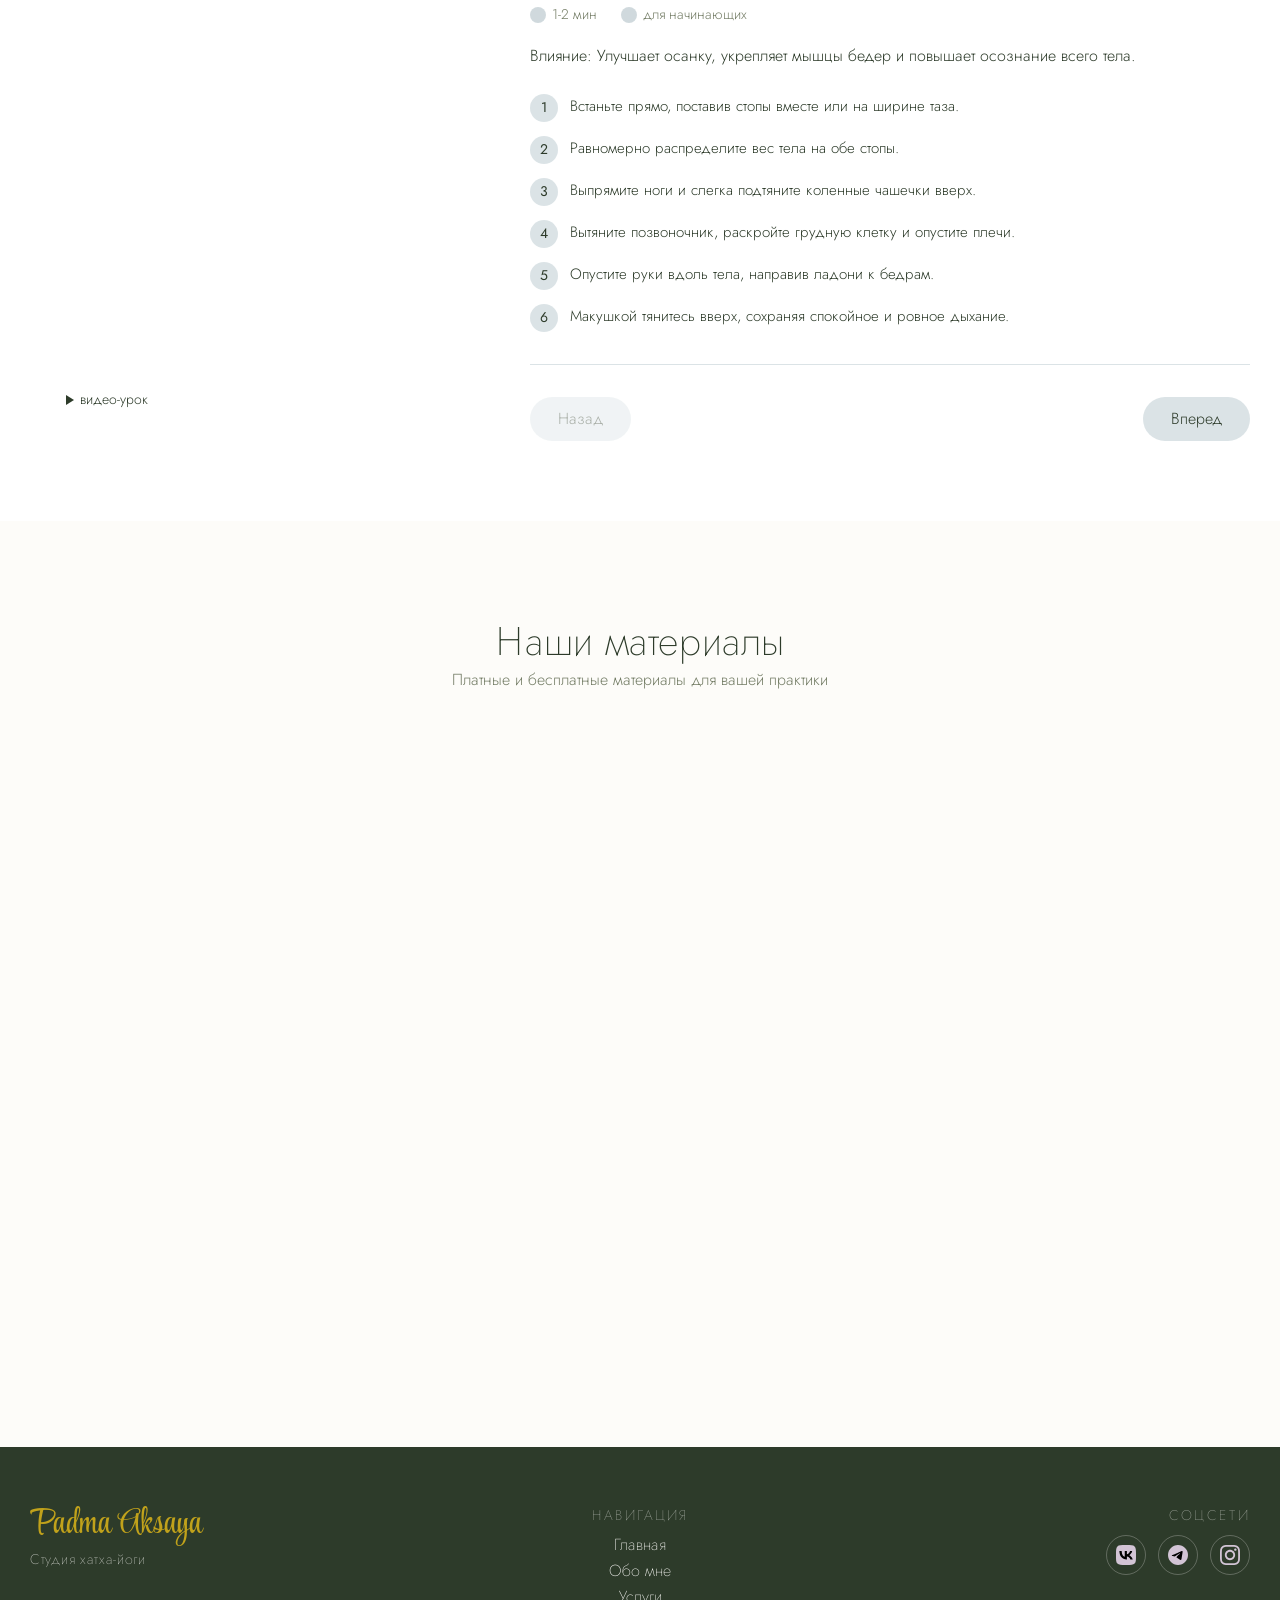
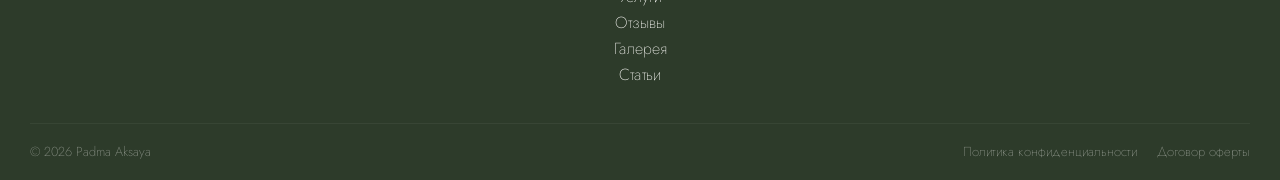
==== commit cc1c4418: "add photo" ====
--- a/index.html
+++ b/index.html
@@ -10,20 +10,60 @@
     name="description"
     content="Занятия хатха-йогой в Москве для начинающих и практикующих. Индивидуальные и групповые занятия в студии Padma Aksaya. Первое занятие бесплатно. Запишитесь на пробную практику."
   >
-  <link rel="icon" type="image/x-icon" href="assets/icons/fav/favicon.ico">
+  <link
+    rel="icon"
+    type="image/x-icon"
+    href="assets/icons/fav/favicon.ico"
+  >
   <title>Хатха-йога в Москве | Студия йоги Padma Aksaya</title>
-  <meta property="og:title" content="Хатха-йога в Москве | Студия йоги Padma Aksaya">
-  <meta property="og:description" content="Занятия хатха-йогой в Москве для начинающих и практикующих. Индивидуальные и групповые занятия в студии Padma Aksaya. Первое занятие бесплатно. Запишитесь на пробную практику.">
-  <meta property="og:url" content="https://padma-aksaya.com">
-  <meta property="og:type" content="website">
-  <meta property="og:image" content="https://padma-aksaya.com/assets/images/hero/main_image_main-hero.jpg">
-  <meta property="og:locale" content="ru_RU">
-  <meta property="og:site_name" content="Padma Aksaya — Студия хатха-йоги">
-  <meta name="twitter:card" content="summary_large_image">
-  <meta name="twitter:title" content="Хатха-йога в Москве | Студия йоги Padma Aksaya">
-  <meta name="twitter:description" content="Занятия хатха-йогой в Москве для начинающих и практикующих. Индивидуальные и групповые занятия в студии Padma Aksaya. Первое занятие бесплатно. Запишитесь на пробную практику.">
-  <meta name="twitter:image" content="https://padma-aksaya.com/assets/images/hero/main_image_main-hero.jpg">
-  <link rel="canonical" href="https://padma-aksaya.com">
+  <meta
+    property="og:title"
+    content="Хатха-йога в Москве | Студия йоги Padma Aksaya"
+  >
+  <meta
+    property="og:description"
+    content="Занятия хатха-йогой в Москве для начинающих и практикующих. Индивидуальные и групповые занятия в студии Padma Aksaya. Первое занятие бесплатно. Запишитесь на пробную практику."
+  >
+  <meta
+    property="og:url"
+    content="https://padma-aksaya.com"
+  >
+  <meta
+    property="og:type"
+    content="website"
+  >
+  <meta
+    property="og:image"
+    content="https://padma-aksaya.com/assets/images/hero/main_image_main-hero.jpg"
+  >
+  <meta
+    property="og:locale"
+    content="ru_RU"
+  >
+  <meta
+    property="og:site_name"
+    content="Padma Aksaya — Студия хатха-йоги"
+  >
+  <meta
+    name="twitter:card"
+    content="summary_large_image"
+  >
+  <meta
+    name="twitter:title"
+    content="Хатха-йога в Москве | Студия йоги Padma Aksaya"
+  >
+  <meta
+    name="twitter:description"
+    content="Занятия хатха-йогой в Москве для начинающих и практикующих. Индивидуальные и групповые занятия в студии Padma Aksaya. Первое занятие бесплатно. Запишитесь на пробную практику."
+  >
+  <meta
+    name="twitter:image"
+    content="https://padma-aksaya.com/assets/images/hero/main_image_main-hero.jpg"
+  >
+  <link
+    rel="canonical"
+    href="https://padma-aksaya.com"
+  >
   <link
     rel="stylesheet"
     href="css/reset.css"
@@ -103,80 +143,122 @@
     href="css/modal.css"
   >
 
-<script type="application/ld+json">
-{
-  "@context": "https://schema.org",
-  "@graph": [
+  <script type="application/ld+json">
     {
-      "@type": "WebSite",
-      "@id": "https://padma-aksaya.com/#website",
-      "name": "Padma Aksaya — Студия хатха-йоги",
-      "url": "https://padma-aksaya.com",
-      "inLanguage": "ru-RU",
-      "description": "Занятия хатха-йогой в Москве для начинающих и практикующих. Индивидуальные и групповые занятия в студии Padma Aksaya."
-    },
-    {
-      "@type": "LocalBusiness",
-      "@id": "https://padma-aksaya.com/#business",
-      "name": "Padma Aksaya — Студия хатха-йоги",
-      "url": "https://padma-aksaya.com",
-      "image": "https://padma-aksaya.com/assets/images/hero/main_image_main-hero.jpg",
-      "telephone": "+7 (916) 665-77-91",
-      "email": "info@padma-aksaya.com",
-      "description": "Студия хатха-йоги в Москве. Индивидуальные, групповые и онлайн занятия для начинающих и практикующих.",
-      "address": {
-        "@type": "PostalAddress",
-        "addressLocality": "Москва",
-        "addressCountry": "RU"
-      },
-      "openingHoursSpecification": [
-        { "@type": "OpeningHoursSpecification", "dayOfWeek": ["Monday", "Tuesday", "Wednesday", "Thursday", "Friday"], "opens": "09:00", "closes": "21:00" },
-        { "@type": "OpeningHoursSpecification", "dayOfWeek": ["Saturday", "Sunday"], "opens": "10:00", "closes": "18:00" }
-      ],
-      "parentOrganization": { "@type": "Person", "name": "Екатерина Сумникова" },
-      "priceRange": "2000₽-7990₽"
-    },
-    {
-      "@type": "BreadcrumbList",
-      "@id": "https://padma-aksaya.com/#breadcrumb",
-      "itemListElement": [
-        { "@type": "ListItem", "position": 1, "name": "Главная", "item": "https://padma-aksaya.com" }
-      ]
-    },
-    {
-      "@type": "FAQPage",
-      "@id": "https://padma-aksaya.com/#faq",
-      "mainEntity": [
+      "@context": "https://schema.org",
+      "@graph": [
         {
-          "@type": "Question",
-          "name": "Нужна ли физическая подготовка?",
-          "acceptedAnswer": { "@type": "Answer", "text": "Нет, хатха-йога подходит для любого уровня. Я подбираю практику под ваше тело и самочувствие. Первое занятие — знакомство, где мы определяем ваш уровень." }
+          "@type": "WebSite",
+          "@id": "https://padma-aksaya.com/#website",
+          "name": "Padma Aksaya — Студия хатха-йоги",
+          "url": "https://padma-aksaya.com",
+          "inLanguage": "ru-RU",
+          "description": "Занятия хатха-йогой в Москве для начинающих и практикующих. Индивидуальные и групповые занятия в студии Padma Aksaya."
         },
         {
-          "@type": "Question",
-          "name": "Что взять с собой на занятие?",
-          "acceptedAnswer": { "@type": "Answer", "text": "Удобную одежду, коврик (если есть) и воду. Если коврика нет — я предоставлю. Главное — желание уделить время себе." }
+          "@type": "LocalBusiness",
+          "@id": "https://padma-aksaya.com/#business",
+          "name": "Padma Aksaya — Студия хатха-йоги",
+          "url": "https://padma-aksaya.com",
+          "image": "https://padma-aksaya.com/assets/images/hero/main_image_main-hero.jpg",
+          "telephone": "+7 (916) 665-77-91",
+          "email": "info@padma-aksaya.com",
+          "description": "Студия хатха-йоги в Москве. Индивидуальные, групповые и онлайн занятия для начинающих и практикующих.",
+          "address": {
+            "@type": "PostalAddress",
+            "addressLocality": "Москва",
+            "addressCountry": "RU"
+          },
+          "openingHoursSpecification": [
+            {
+              "@type": "OpeningHoursSpecification",
+              "dayOfWeek": [
+                "Monday",
+                "Tuesday",
+                "Wednesday",
+                "Thursday",
+                "Friday"
+              ],
+              "opens": "09:00",
+              "closes": "21:00"
+            },
+            {
+              "@type": "OpeningHoursSpecification",
+              "dayOfWeek": [
+                "Saturday",
+                "Sunday"
+              ],
+              "opens": "10:00",
+              "closes": "18:00"
+            }
+          ],
+          "parentOrganization": {
+            "@type": "Person",
+            "name": "Екатерина Сумникова"
+          },
+          "priceRange": "2000₽-7990₽"
         },
         {
-          "@type": "Question",
-          "name": "Как часто нужно заниматься?",
-          "acceptedAnswer": { "@type": "Answer", "text": "Для устойчивого эффекта достаточно 2–3 раз в неделю. Регулярность важнее интенсивности — именно она даёт заметные изменения в теле и состоянии." }
+          "@type": "BreadcrumbList",
+          "@id": "https://padma-aksaya.com/#breadcrumb",
+          "itemListElement": [
+            {
+              "@type": "ListItem",
+              "position": 1,
+              "name": "Главная",
+              "item": "https://padma-aksaya.com"
+            }
+          ]
         },
         {
-          "@type": "Question",
-          "name": "Есть ли противопоказания?",
-          "acceptedAnswer": { "@type": "Answer", "text": "При серьёзных заболеваниях позвоночника, обострениях или беременности нужна консультация врача. Перед занятием предупредите меня — я предложу безопасный вариант практики." }
-        },
-        {
-          "@type": "Question",
-          "name": "Чем отличается хатха-йога от других направлений?",
-          "acceptedAnswer": { "@type": "Answer", "text": "Хатха-йога — это классика. Мы работаем с телом через асаны, дыхание и внимание. Нет прыжков и быстрых смен поз — только осознанное движение в вашем темпе." }
+          "@type": "FAQPage",
+          "@id": "https://padma-aksaya.com/#faq",
+          "mainEntity": [
+            {
+              "@type": "Question",
+              "name": "Нужна ли физическая подготовка?",
+              "acceptedAnswer": {
+                "@type": "Answer",
+                "text": "Нет, хатха-йога подходит для любого уровня. Я подбираю практику под ваше тело и самочувствие. Первое занятие — знакомство, где мы определяем ваш уровень."
+              }
+            },
+            {
+              "@type": "Question",
+              "name": "Что взять с собой на занятие?",
+              "acceptedAnswer": {
+                "@type": "Answer",
+                "text": "Удобную одежду, коврик (если есть) и воду. Если коврика нет — я предоставлю. Главное — желание уделить время себе."
+              }
+            },
+            {
+              "@type": "Question",
+              "name": "Как часто нужно заниматься?",
+              "acceptedAnswer": {
+                "@type": "Answer",
+                "text": "Для устойчивого эффекта достаточно 2–3 раз в неделю. Регулярность важнее интенсивности — именно она даёт заметные изменения в теле и состоянии."
+              }
+            },
+            {
+              "@type": "Question",
+              "name": "Есть ли противопоказания?",
+              "acceptedAnswer": {
+                "@type": "Answer",
+                "text": "При серьёзных заболеваниях позвоночника, обострениях или беременности нужна консультация врача. Перед занятием предупредите меня — я предложу безопасный вариант практики."
+              }
+            },
+            {
+              "@type": "Question",
+              "name": "Чем отличается хатха-йога от других направлений?",
+              "acceptedAnswer": {
+                "@type": "Answer",
+                "text": "Хатха-йога — это классика. Мы работаем с телом через асаны, дыхание и внимание. Нет прыжков и быстрых смен поз — только осознанное движение в вашем темпе."
+              }
+            }
+          ]
         }
       ]
     }
-  ]
-}
-</script>
+  </script>
 </head>
 <body>
 <header class="header-hero font-heading">
@@ -280,7 +362,7 @@
 
 <div class="hero">
   <img
-    src="assets/images/hero/main_image_main-hero.webp"
+    src="assets/images/hero/main_image_up.jpg"
     alt="Хатха-йога в Москве — занятия в студии Padma Aksaya"
     class="main__image"
   >
@@ -394,16 +476,18 @@
           src="assets/images/emotional-block/emotial-image-1_emotional-block.jpg"
           alt="Проведи чувства через себя — занятие хатха-йогой"
           class="emotial__photo emo-ph-1"
-        
-  loading="lazy">
+
+          loading="lazy"
+        >
       </div>
       <div class="emotial__photo-wrapper">
         <img
           src="assets/images/emotional-block/emotial-image-2_emotional-block.jpg"
           alt="Практика хатха-йоги в студии"
           class="emotial__photo emo-ph-2"
-        
-  loading="lazy">
+
+          loading="lazy"
+        >
       </div>
       <div class="emotial__photo-wrapper">
         <p class="added-text-2">
@@ -413,8 +497,9 @@
           src="assets/images/emotional-block/emotial-image-3_emotional-block.jpg"
           alt="Гармония тела и духа на занятиях йогой"
           class="emotial__photo emo-ph-3"
-        
-  loading="lazy">
+
+          loading="lazy"
+        >
       </div>
     </div>
   </div>
@@ -440,8 +525,9 @@
         src="assets/images/about-block/katya__photo_about-block.jpg"
         alt="Екатерина Сумникова — основатель студии хатха-йоги Padma Aksaya"
         class="katya__photo"
-      
-  loading="lazy">
+
+        loading="lazy"
+      >
 
       <div class="about__content-text">
         <h2 class="font-heading">Меня зовут Екатерина</h2>
@@ -482,26 +568,30 @@
         src="assets/images/hatha-block/hatha_img_1_hatha-block.jpg"
         alt="Хатха-йога — практика в студии Padma Aksaya"
         class="hatha__photos-item"
-      
-  loading="lazy">
+
+        loading="lazy"
+      >
       <img
         src="assets/images/hatha-block/hatha_img_2_hatha-block.jpg"
         alt="Занятие хатха-йогой в Москве"
         class="hatha__photos-item"
-      
-  loading="lazy">
+
+        loading="lazy"
+      >
       <img
         src="assets/images/hatha-block/hatha_img_3_hatha-block.jpg"
         alt="Хатха-йога для начинающих"
         class="hatha__photos-item"
-      
-  loading="lazy">
+
+        loading="lazy"
+      >
       <img
         src="assets/images/hatha-block/hatha_img_4_hatha-block.jpg"
         alt="Групповое занятие хатха-йогой"
         class="hatha__photos-item"
-      
-  loading="lazy">
+
+        loading="lazy"
+      >
     </div>
 
     <div class="hatha__pic-explain container">
@@ -509,8 +599,9 @@
         src="assets/images/hatha-block/moon-sun_hatha-block.png"
         alt="Символ солнца и луны — гармония в хатха-йоге"
         class="hatha__sun-moon"
-      
-  loading="lazy">
+
+        loading="lazy"
+      >
       <p class="hatha__explain-1">
         Классическая хатха йога включает асаны, пранаяму и медитацию — три инструмента, которые работают только вместе.
       </p>
@@ -667,11 +758,12 @@
         >
 
         <img
-          src="assets/images/first_train-block/first__image_1_first_train-block.png"
+          src="assets/images/first_train-block/first__image_1_first_train-block.jpg"
           alt="Знакомство — первый этап практики хатха-йоги"
           class="first__image"
-        
-  loading="lazy">
+
+          loading="lazy"
+        >
       </div>
       <div class="first__item">
         <div class="first__text-block">
@@ -689,8 +781,9 @@
           src="assets/images/first_train-block/first__image_2_first_train-block.png"
           alt="Подготовка тела и дыхания — второй этап практики"
           class="first__image"
-        
-  loading="lazy">
+
+          loading="lazy"
+        >
       </div>
       <div class="first__item">
         <div class="first__text-block">
@@ -708,8 +801,9 @@
           src="assets/images/first_train-block/first__image_3_first_train-block.png"
           alt="Практика в вашем ритме — третий этап занятия"
           class="first__image"
-        
-  loading="lazy">
+
+          loading="lazy"
+        >
       </div>
       <div class="first__item">
         <div class="first__text-block">
@@ -754,8 +848,9 @@
             src="assets/images/reviews-block/review_photo_1_reviews-block.png"
             alt="Фото ученицы Марии"
             class="review-photo"
-          
-  loading="lazy">
+
+            loading="lazy"
+          >
           <div class="name-stars">
             <p class="review__text-name">Мария М.</p>
             <img
@@ -776,8 +871,9 @@
             src="assets/images/reviews-block/review_photo_1_reviews-block.png"
             alt="Фото ученицы Марии"
             class="review-photo"
-          
-  loading="lazy">
+
+            loading="lazy"
+          >
           <div class="name-stars">
             <p class="review__text-name">Мария М.</p>
             <img
@@ -798,8 +894,9 @@
             src="assets/images/reviews-block/review_photo_1_reviews-block.png"
             alt="Фото ученицы Марии"
             class="review-photo"
-          
-  loading="lazy">
+
+            loading="lazy"
+          >
           <div class="name-stars">
             <p class="review__text-name">Мария М.</p>
             <img
@@ -818,142 +915,10 @@
 
   </div>
   <div class="head__cursive">Gallery</div>
-  <section class="gallery">
-
-    <img
-      src="assets/images/gallery/gallery_1.jpg"
-      alt="Фото студии хатха-йоги Padma Aksaya"
-      class="gallery__img"
-    
-  loading="lazy">
-    <img
-      src="assets/images/gallery/gallery_2.jpg"
-      alt="Фото студии хатха-йоги Padma Aksaya"
-      class="gallery__img"
-    
-  loading="lazy">
-    <img
-      src="assets/images/gallery/gallery_3.jpg"
-      alt="Фото студии хатха-йоги Padma Aksaya"
-      class="gallery__img"
-    
-  loading="lazy">
-    <img
-      src="assets/images/gallery/gallery_4.jpg"
-      alt="Фото студии хатха-йоги Padma Aksaya"
-      class="gallery__img"
-    
-  loading="lazy">
-    <img
-      src="assets/images/gallery/gallery_5.jpg"
-      alt="Фото студии хатха-йоги Padma Aksaya"
-      class="gallery__img"
-    
-  loading="lazy">
-    <img
-      src="assets/images/gallery/gallery_6.jpg"
-      alt="Фото студии хатха-йоги Padma Aksaya"
-      class="gallery__img"
-    
-  loading="lazy">
-    <img
-      src="assets/images/gallery/gallery_1.jpg"
-      alt="Фото студии хатха-йоги Padma Aksaya"
-      class="gallery__img"
-    
-  loading="lazy">
-    <img
-      src="assets/images/gallery/gallery_2.jpg"
-      alt="Фото студии хатха-йоги Padma Aksaya"
-      class="gallery__img"
-    
-  loading="lazy">
-    <img
-      src="assets/images/gallery/gallery_3.jpg"
-      alt="Фото студии хатха-йоги Padma Aksaya"
-      class="gallery__img"
-    
-  loading="lazy">
-    <img
-      src="assets/images/gallery/gallery_4.jpg"
-      alt="Фото студии хатха-йоги Padma Aksaya"
-      class="gallery__img"
-    
-  loading="lazy">
-    <img
-      src="assets/images/gallery/gallery_5.jpg"
-      alt="Фото студии хатха-йоги Padma Aksaya"
-      class="gallery__img"
-    
-  loading="lazy">
-    <img
-      src="assets/images/gallery/gallery_6.jpg"
-      alt="Фото студии хатха-йоги Padma Aksaya"
-      class="gallery__img"
-    
-  loading="lazy">
-    <img
-      src="assets/images/gallery/gallery_1.jpg"
-      alt="Фото студии хатха-йоги Padma Aksaya"
-      class="gallery__img"
-    
-  loading="lazy">
-    <img
-      src="assets/images/gallery/gallery_2.jpg"
-      alt="Фото студии хатха-йоги Padma Aksaya"
-      class="gallery__img"
-    
-  loading="lazy">
-    <img
-      src="assets/images/gallery/gallery_3.jpg"
-      alt="Фото студии хатха-йоги Padma Aksaya"
-      class="gallery__img"
-    
-  loading="lazy">
-    <img
-      src="assets/images/gallery/gallery_4.jpg"
-      alt="Фото студии хатха-йоги Padma Aksaya"
-      class="gallery__img"
-    
-  loading="lazy">
-    <img
-      src="assets/images/gallery/gallery_5.jpg"
-      alt="Фото студии хатха-йоги Padma Aksaya"
-      class="gallery__img"
-    
-  loading="lazy">
-    <img
-      src="assets/images/gallery/gallery_6.jpg"
-      alt="Фото студии хатха-йоги Padma Aksaya"
-      class="gallery__img"
-    
-  loading="lazy">
-    <img
-      src="assets/images/gallery/gallery_6.jpg"
-      alt="Фото студии хатха-йоги Padma Aksaya"
-      class="gallery__img"
-    
-  loading="lazy">
-    <img
-      src="assets/images/gallery/gallery_4.jpg"
-      alt="Фото студии хатха-йоги Padma Aksaya"
-      class="gallery__img"
-    
-  loading="lazy">
-    <img
-      src="assets/images/gallery/gallery_5.jpg"
-      alt="Фото студии хатха-йоги Padma Aksaya"
-      class="gallery__img"
-    
-  loading="lazy">
-    <img
-      src="assets/images/gallery/gallery_6.jpg"
-      alt="Фото студии хатха-йоги Padma Aksaya"
-      class="gallery__img"
-    
-  loading="lazy">
-
-  </section>
+  <section
+    class="gallery"
+    id="home-gallery"
+  ></section>
   <!-- ===== PADMA AKSAYA BLOCK ===== -->
   <section
     class="padma-section"
@@ -1573,8 +1538,9 @@
         src="assets/images/breathe-block/breathe_photo_breathe-block.jpg"
         alt="Практика дыхания — верните своему телу способность дышать"
         class="breathe__photo"
-      
-  loading="lazy">
+
+        loading="lazy"
+      >
     </div>
   </section>
 
@@ -1919,8 +1885,9 @@
             alt="Тадасана — поза горы в хатха-йоге"
             class="asan-library__photo"
             id="asanPhoto"
-          
-  loading="lazy">
+
+            loading="lazy"
+          >
           <span class="asan-library__badge">для начинающих</span>
           <button class="asan-library__video-btn">видео-урок</button>
         </div>
@@ -2138,6 +2105,7 @@
   src="/js/main.js"
   defer
 ></script>
+<script src="js/gallery-random.js"></script>
 
 <!-- ===== MODAL ===== -->
 <div
--- a/css/hatha-block.css
+++ b/css/hatha-block.css
@@ -25,6 +25,7 @@
 .hatha__photos-item {
   width: 250px;
   border-radius: 20px;
+  object-fit: cover;
 }
 
 .hatha__pic-explain {
--- a/css/first_train-block.css
+++ b/css/first_train-block.css
@@ -57,6 +57,9 @@
 
 .first__image{
   width: 435px;
+  height: 133px;
+  object-fit: cover;
+  border-radius: 20px;
 }
 
 .arrow{
--- a/css/gallery-block.css
+++ b/css/gallery-block.css
@@ -1,27 +1,40 @@
 .gallery {
-  columns: 7 160px; /* кол-во колонок и минимальная ширина */
-  column-gap: 8px;
+  display: grid;
+  grid-template-columns: repeat(7, 1fr);
+  gap: 8px;
   max-height: 950px;
   overflow: hidden;
   padding: 0 5px;
   margin-top: 80px;
-  margin-bottom:  0px;
+  margin-bottom: 0px;
 }
-
-
 
 .gallery img {
   width: 100%;
+  aspect-ratio: 1 / 1;
+  object-fit: cover;
   display: block;
-  margin-bottom: 8px;
   border-radius: 8px;
-  break-inside: avoid;
   cursor: pointer;
   transition: filter 0.2s;
 }
 
 .gallery img:hover {
   filter: brightness(0.85);
+}
+
+@media (max-width: 1024px) {
+  .gallery {
+    grid-template-columns: repeat(5, 1fr);
+  }
+}
+
+@media (max-width: 768px) {
+  .gallery {
+    grid-template-columns: repeat(3, 1fr);
+    gap: 4px;
+    margin-top: 40px;
+  }
 }
 
 /* Lightbox */
--- a/css/breathe-block.css
+++ b/css/breathe-block.css
@@ -1,5 +1,6 @@
 .breathe{
   background: url("/assets/images/breathe-block/breathe_bg_breathe-block.svg");
+  background-size: cover;
   display: flex;
 
   position: relative;
@@ -40,6 +41,10 @@
 
 .breathe__photo{
   width: 100%;
+  height: 100%;
+  max-height: 1000px;
+  object-fit: cover;
+  object-position: center 88%;
 }
 
 .breathe__desc{
--- a/css/style.css
+++ b/css/style.css
@@ -620,6 +620,9 @@
   width: 1920px;
   max-width: 1920px;
   margin-left: calc(50% - 960px);
+  /*height: 100vh;*/
+  /*object-fit: cover;*/
+  filter: brightness(.6);
 }
 
 .hero {
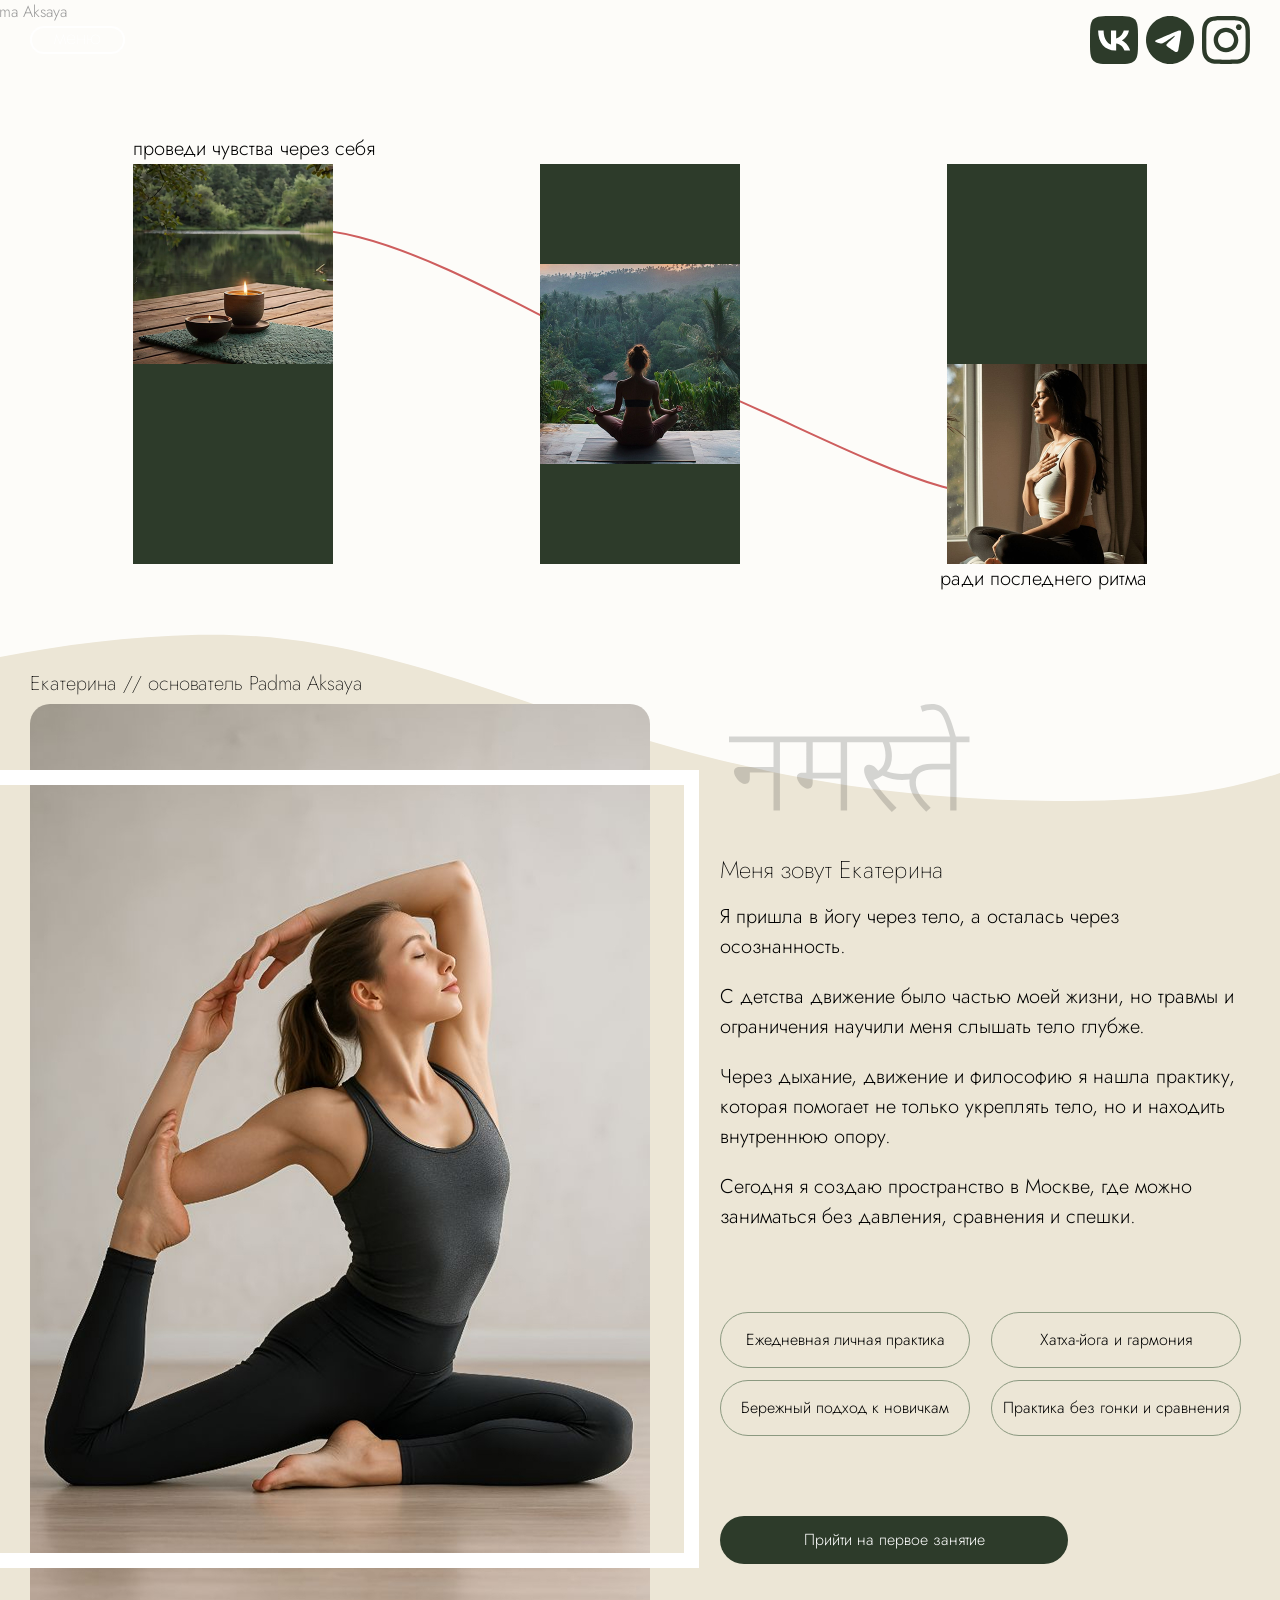
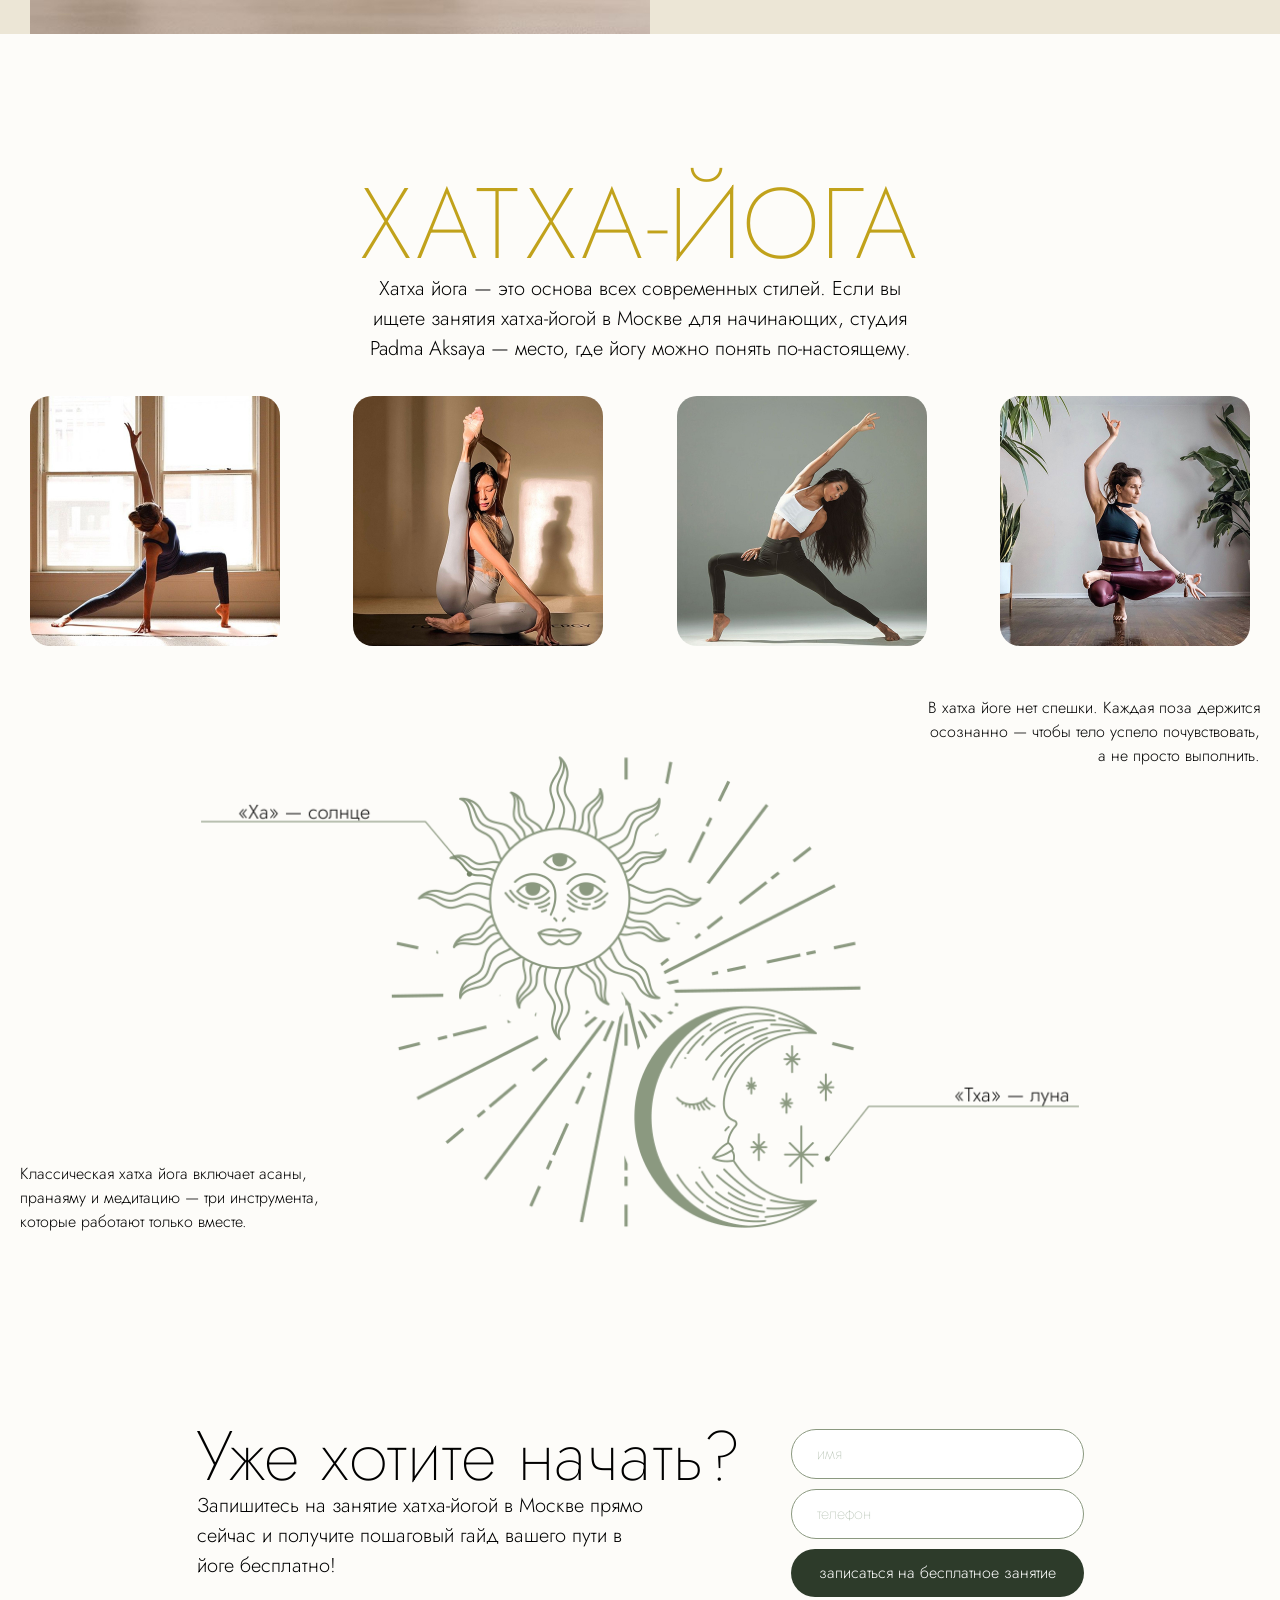
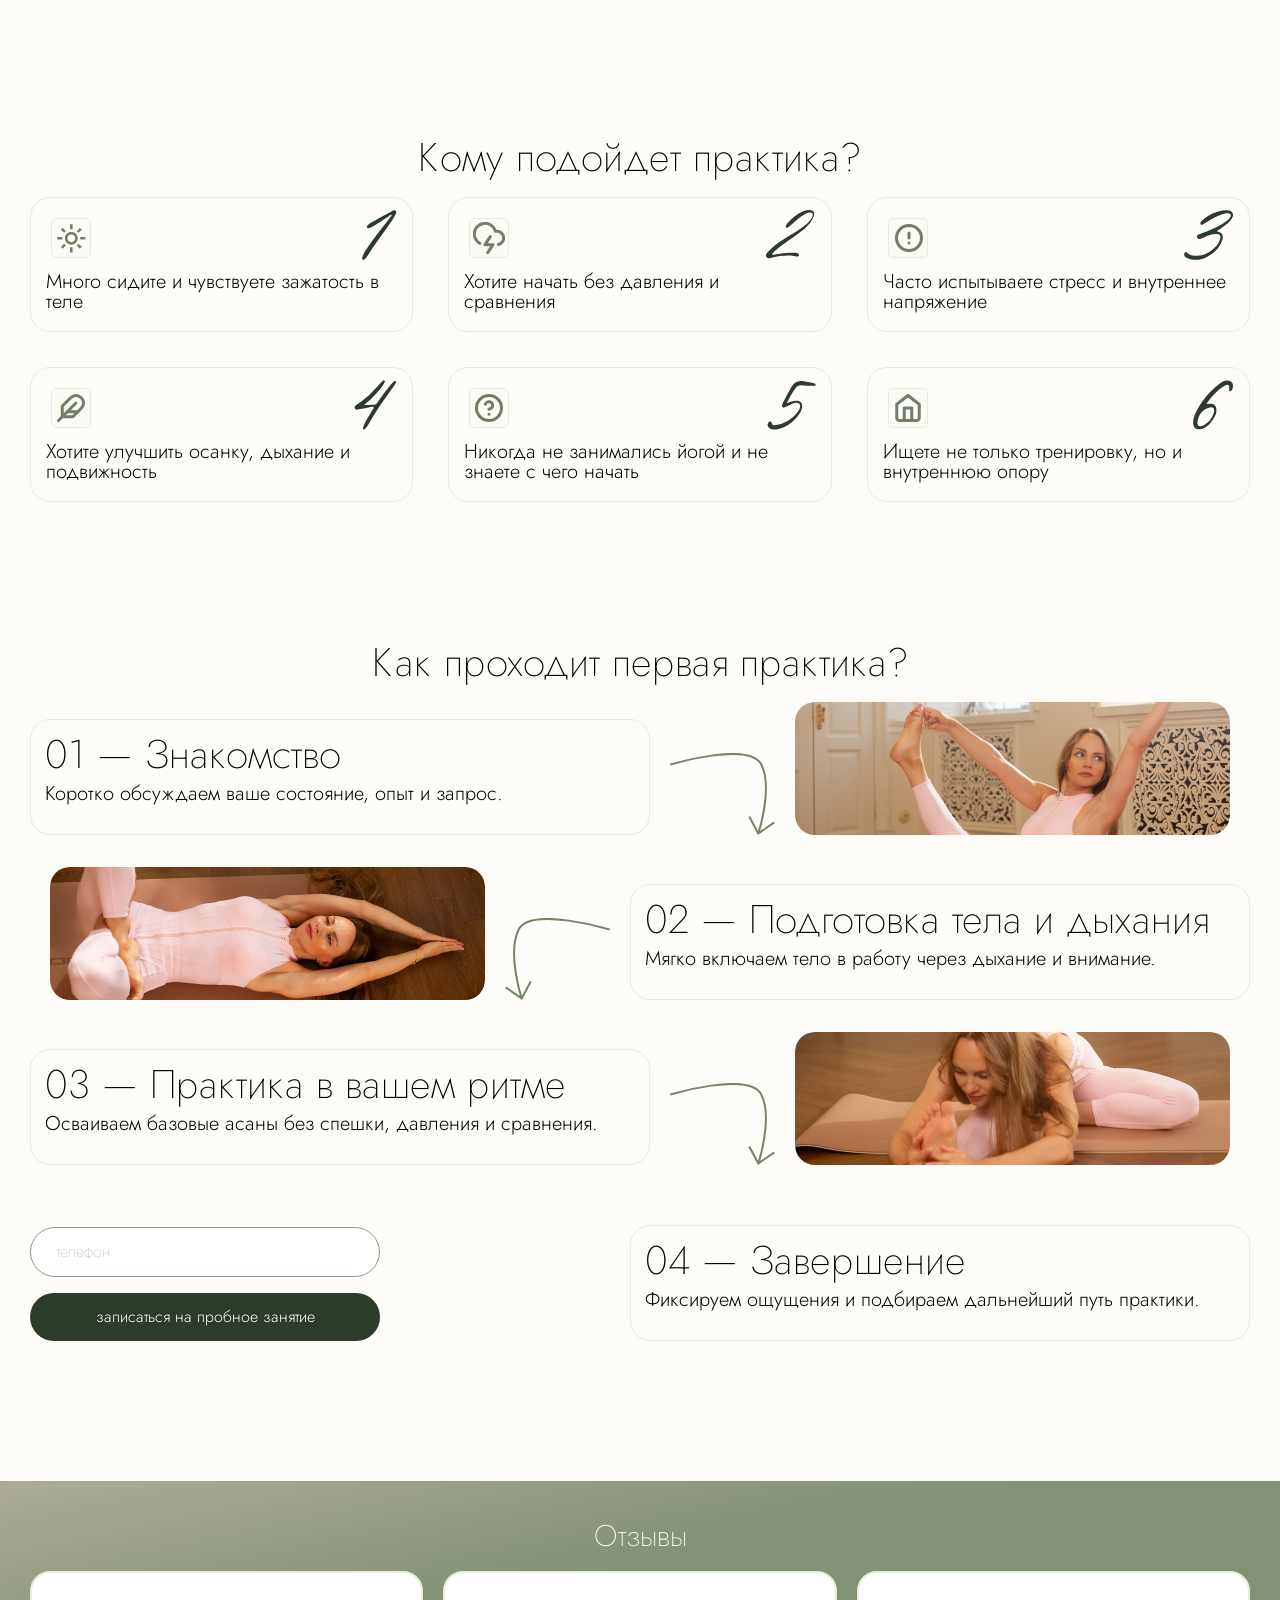
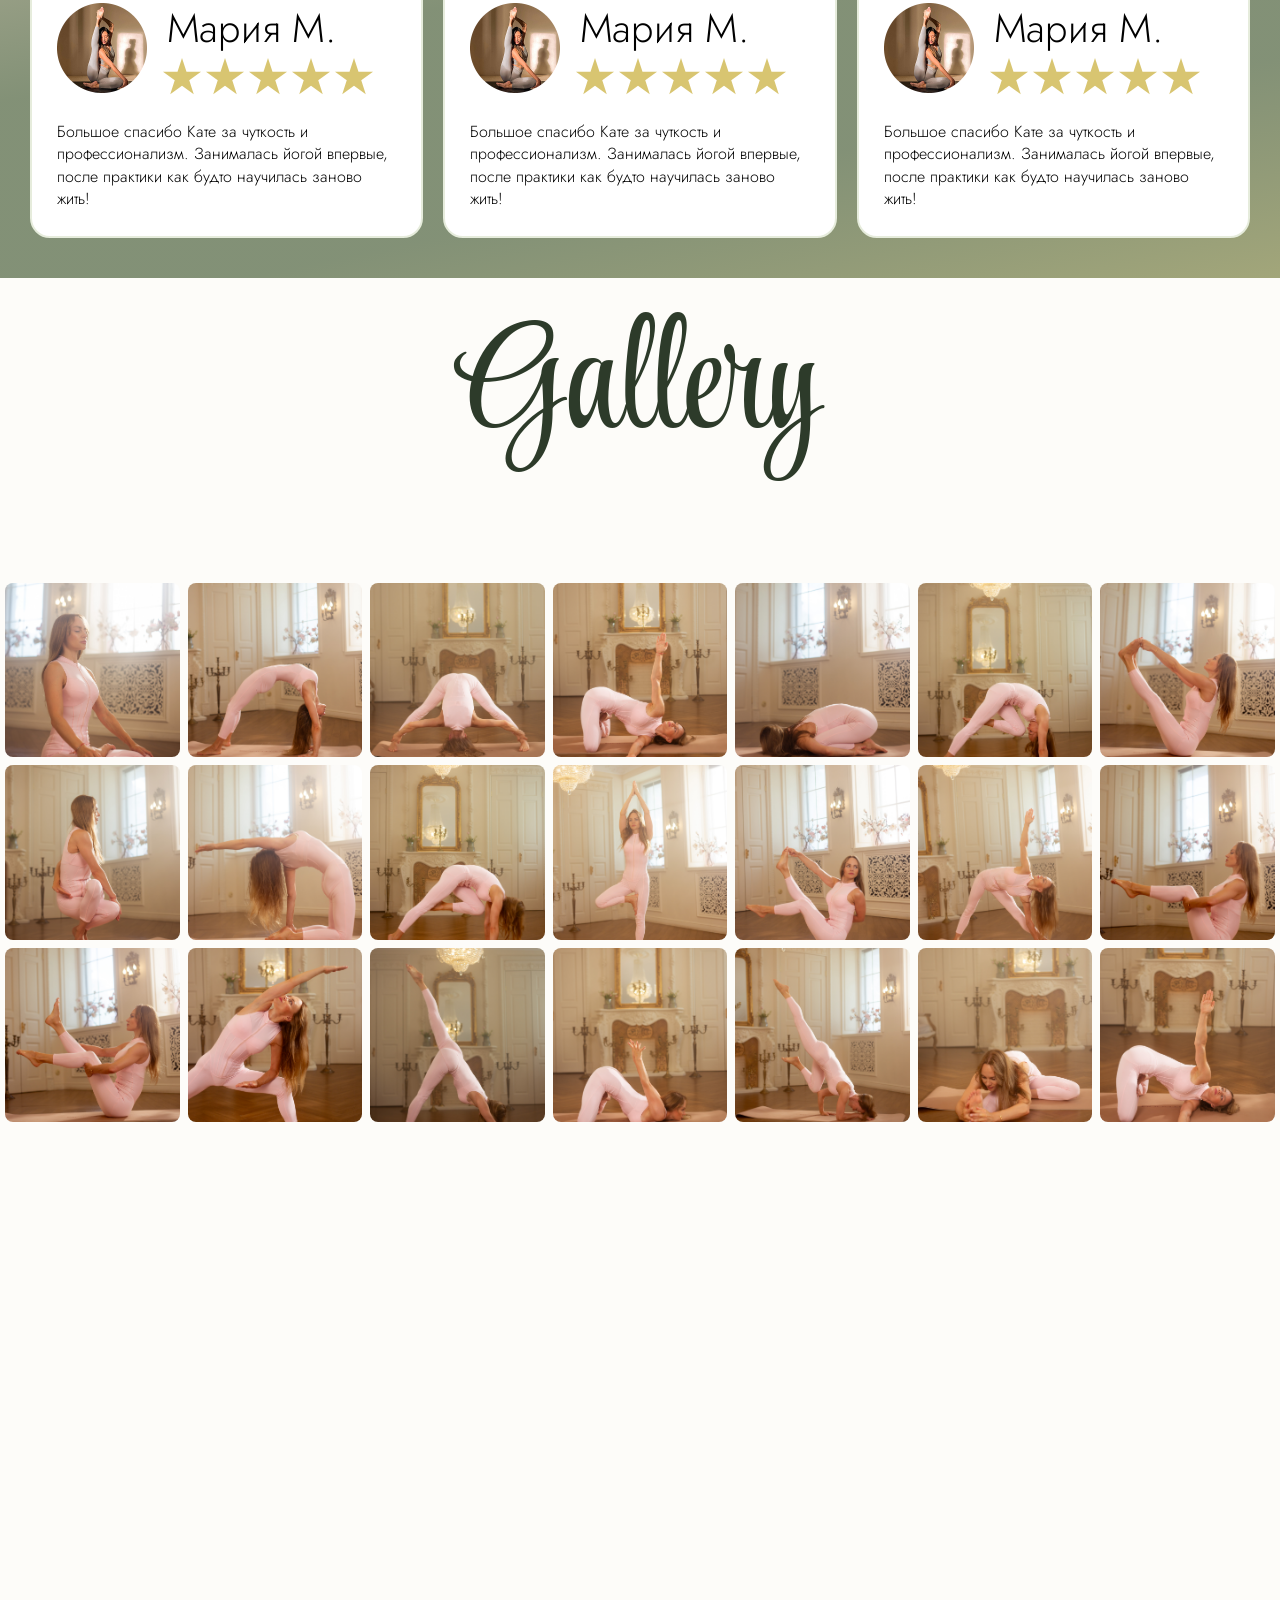
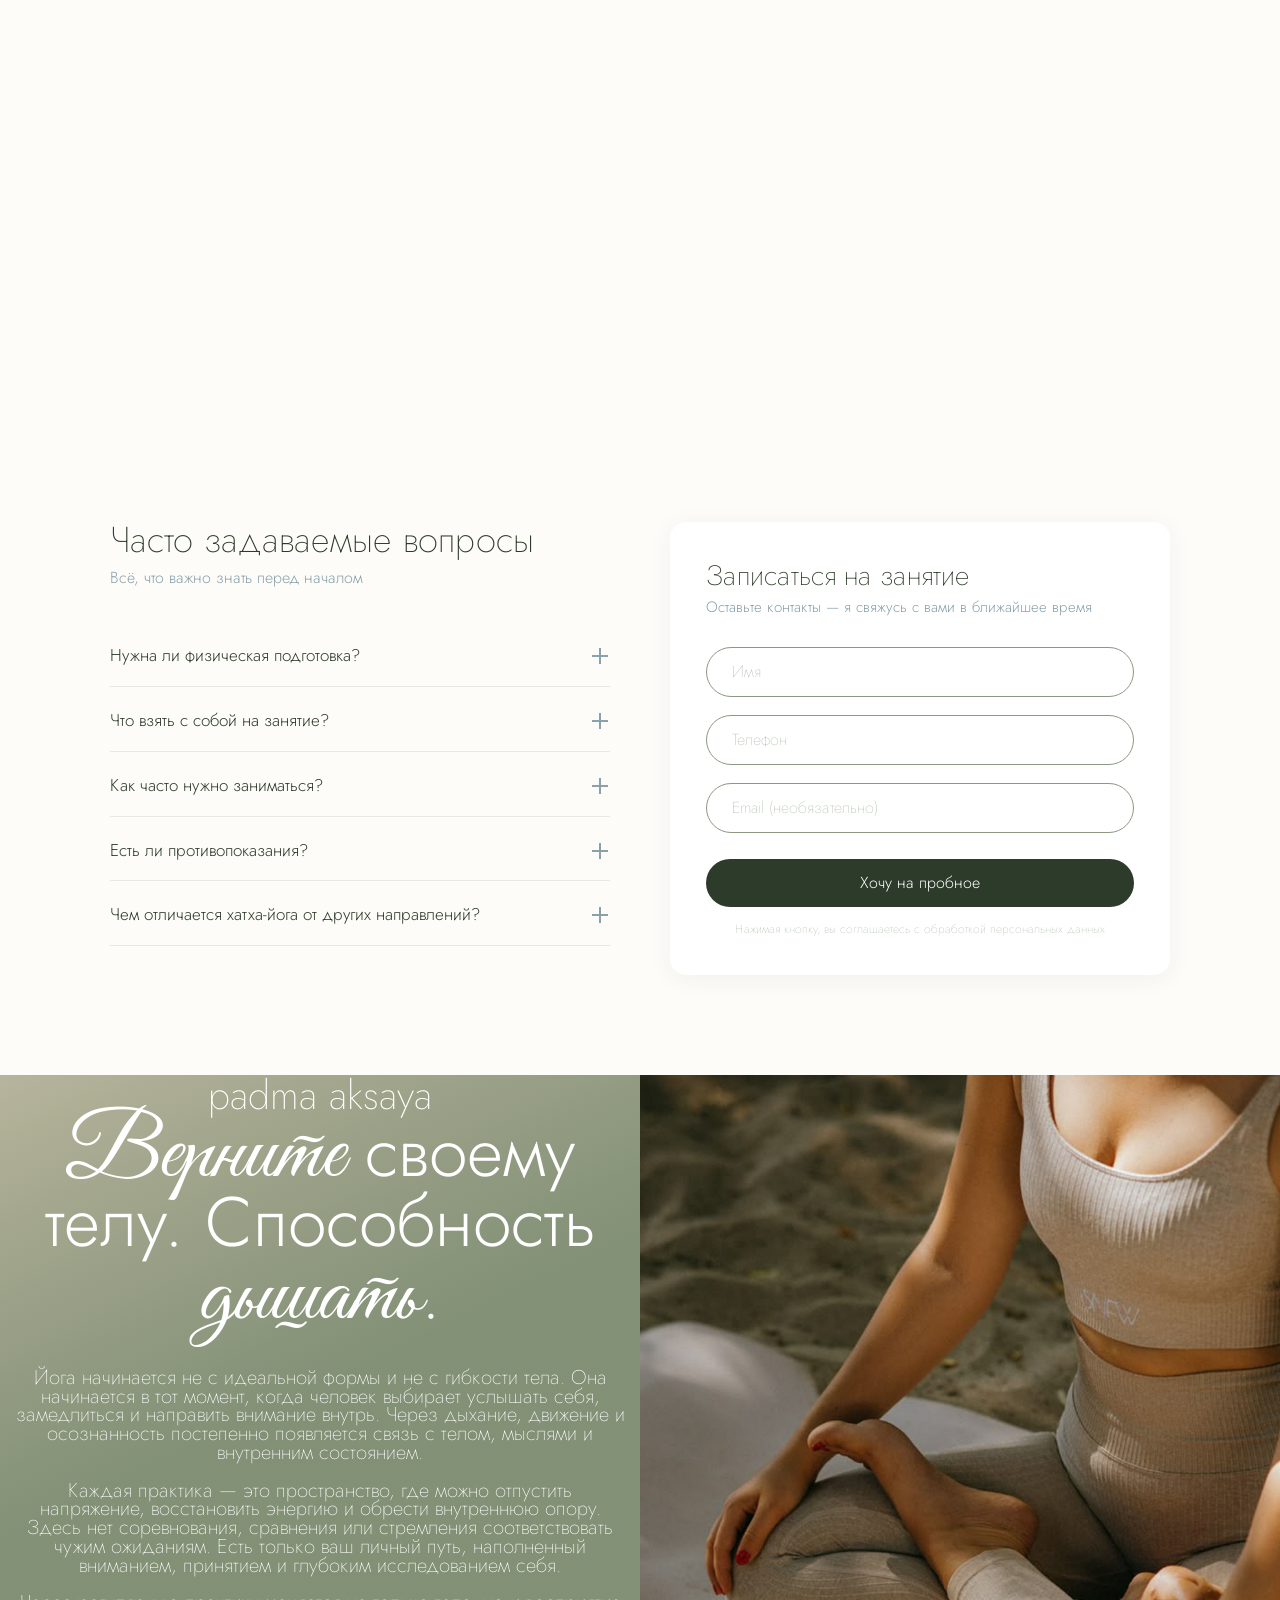
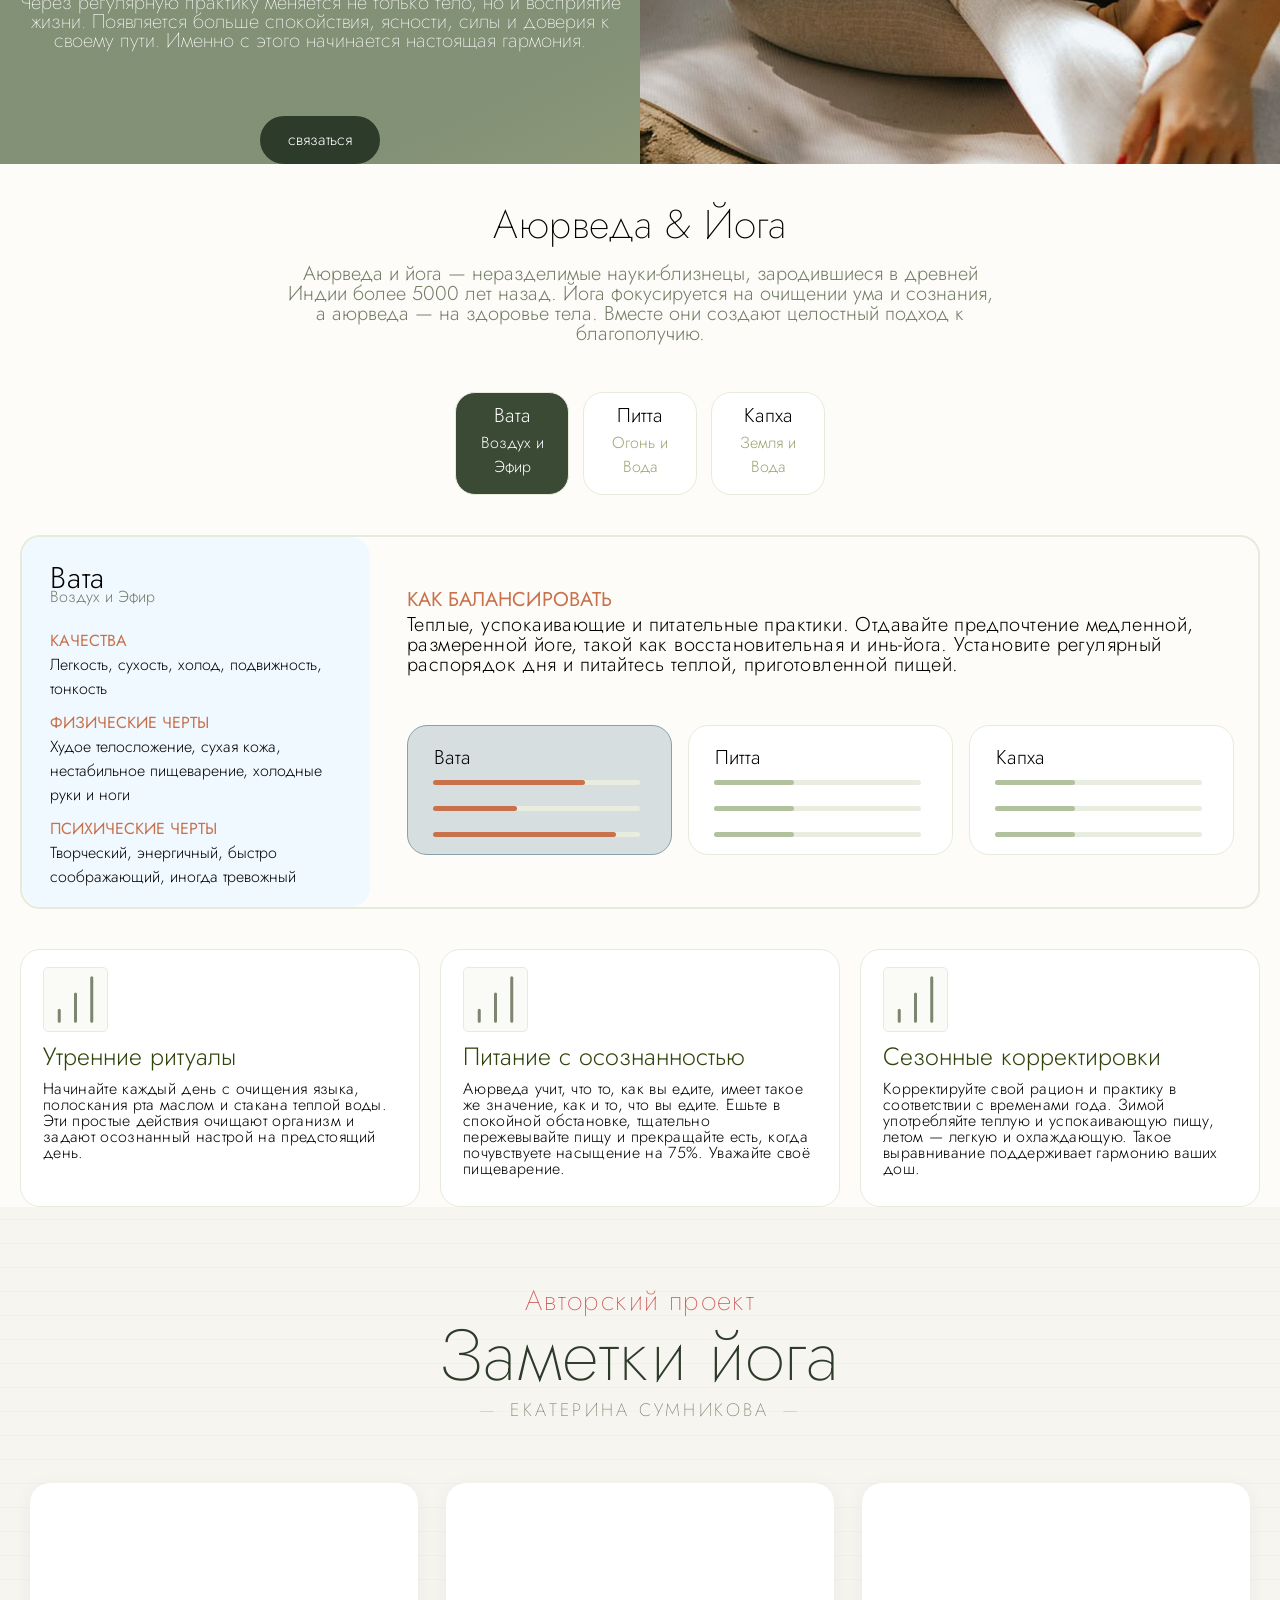
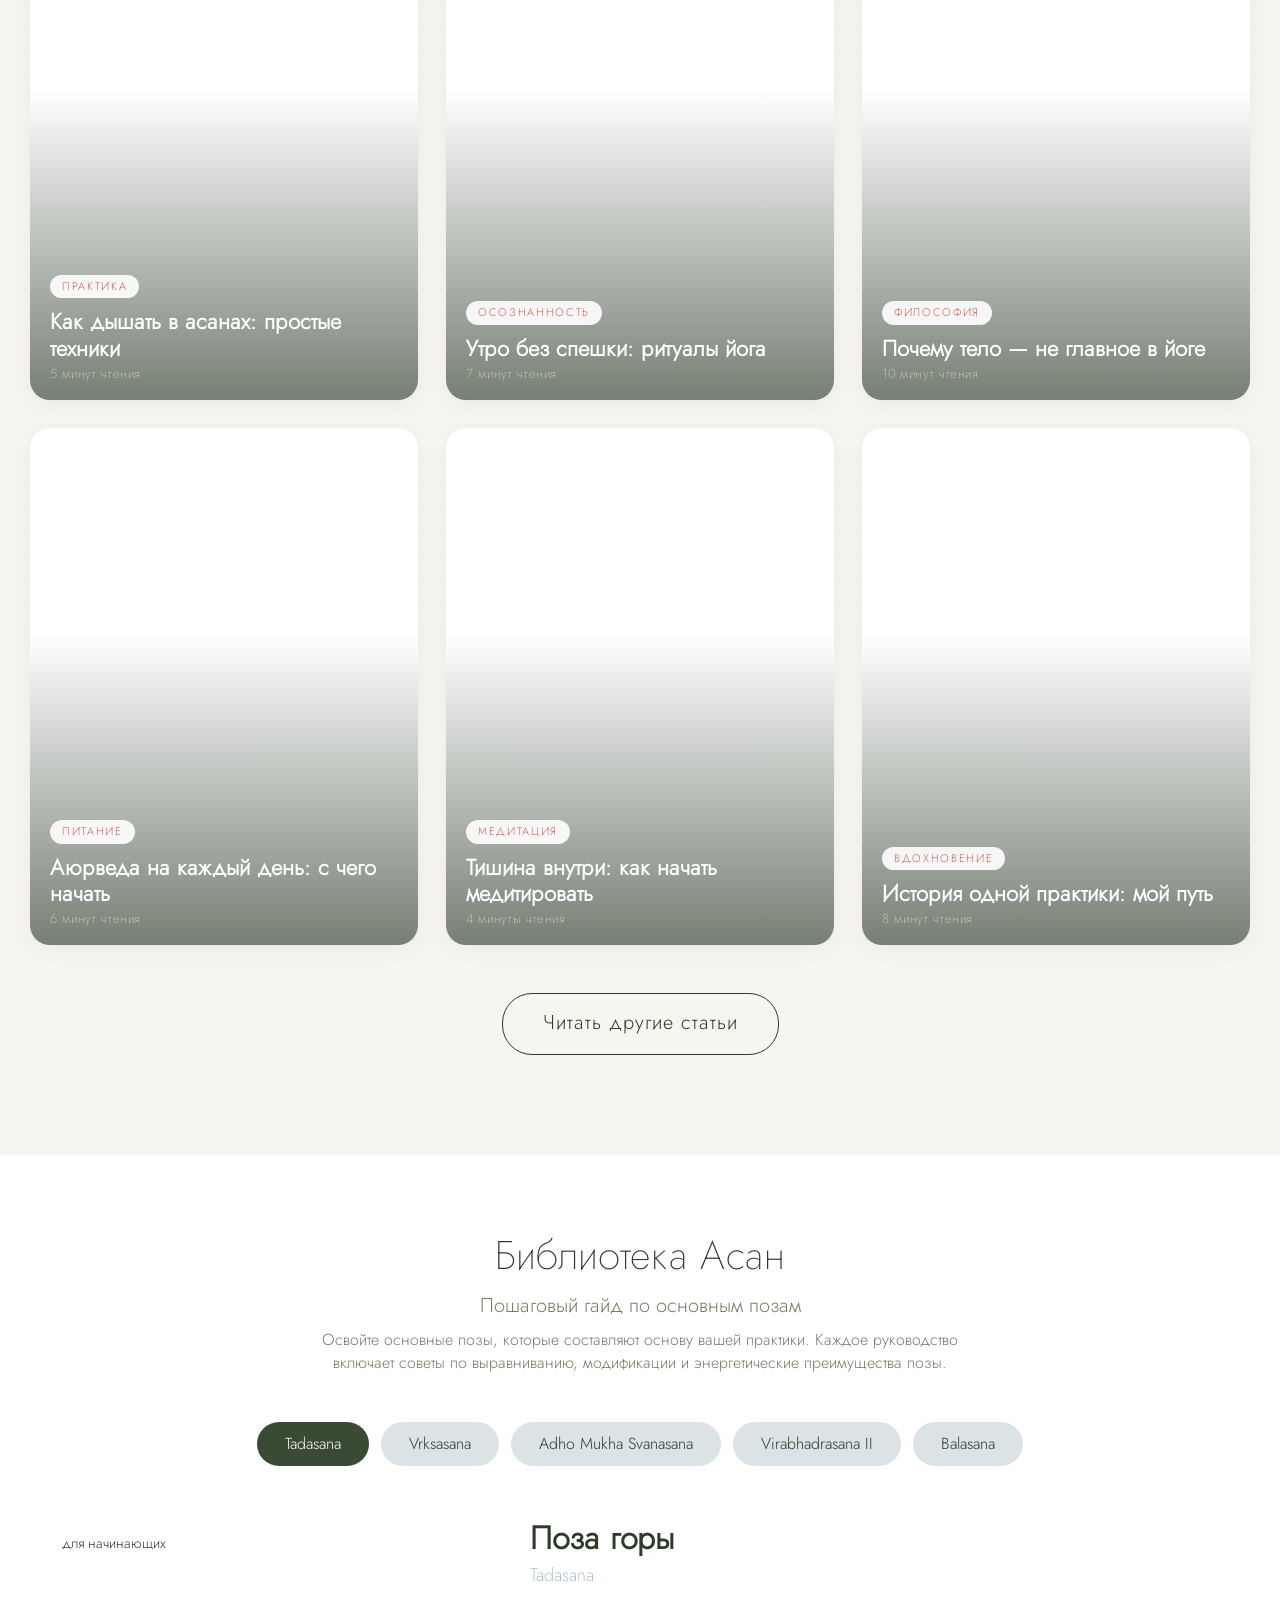
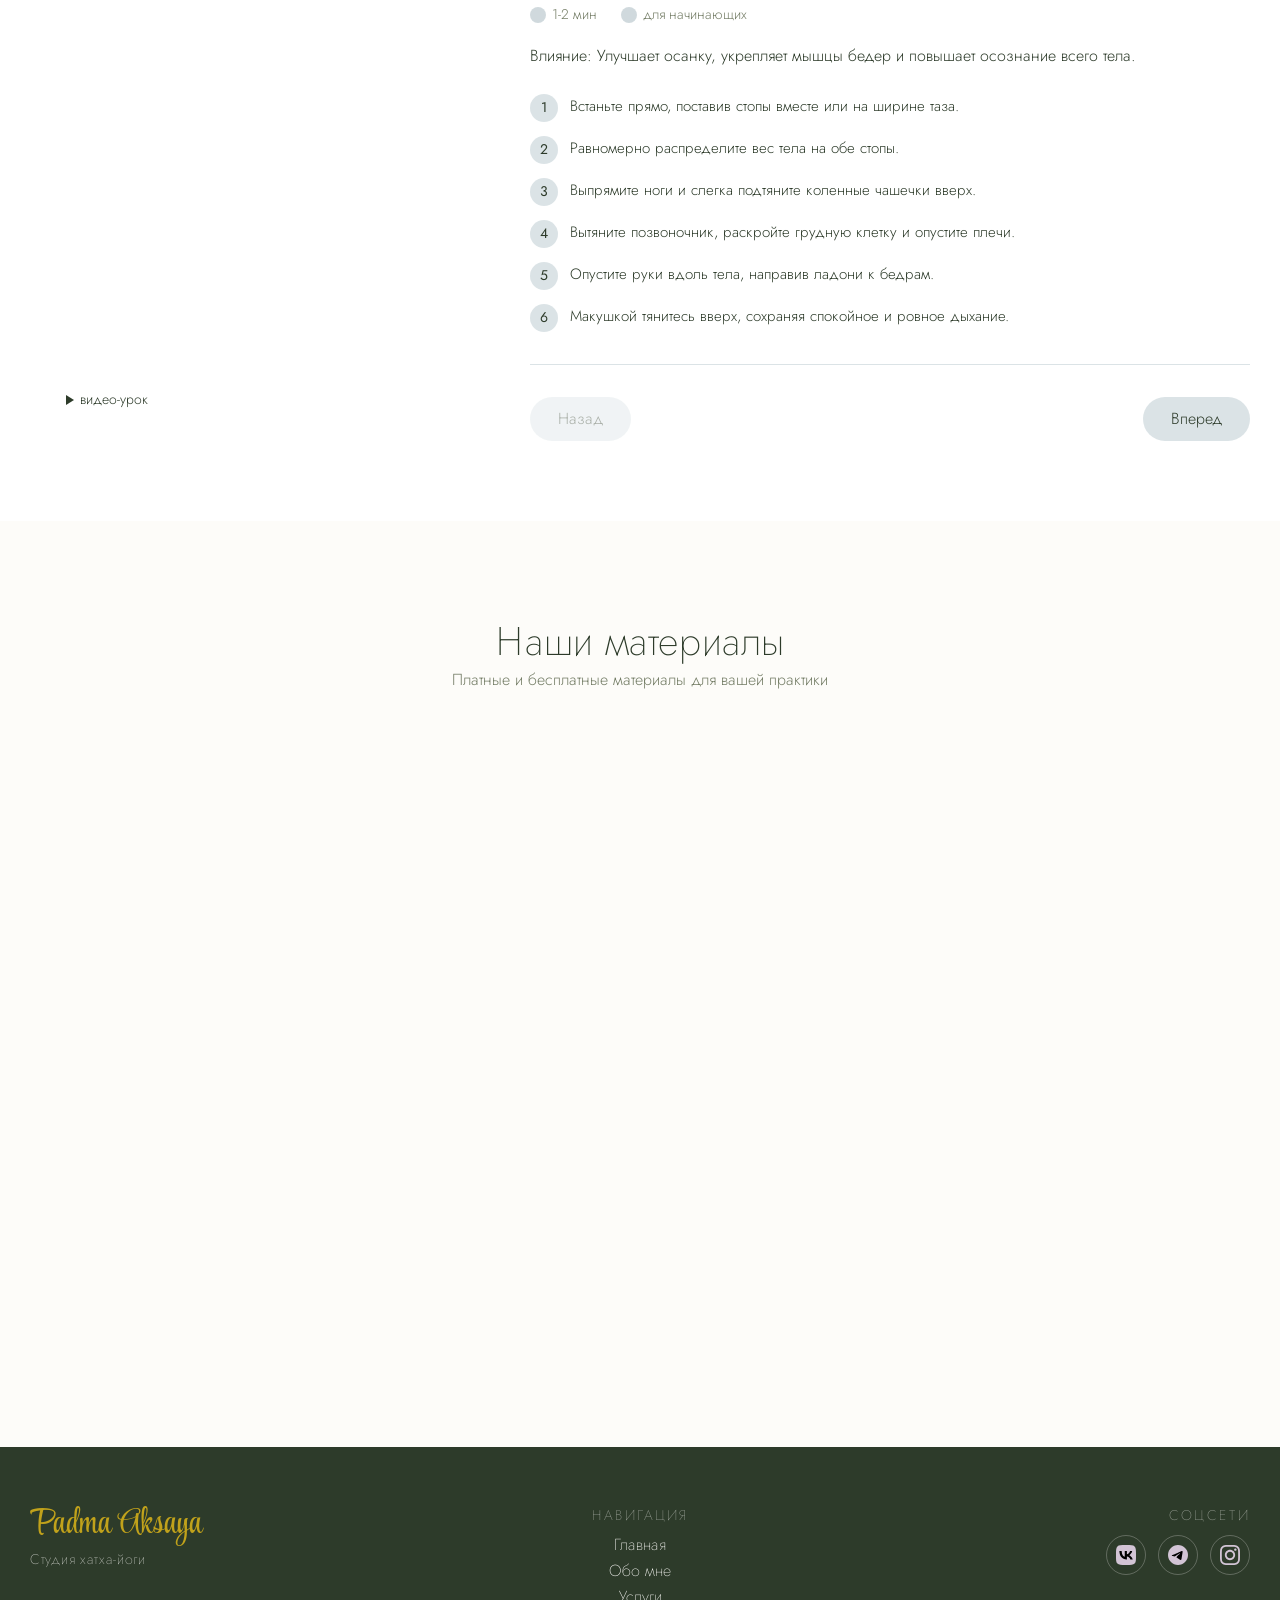
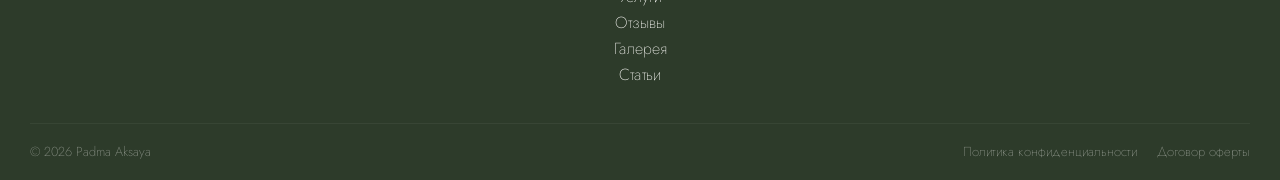
==== commit ef6be52b: "more photos" ====
--- a/index.html
+++ b/index.html
@@ -2107,6 +2107,26 @@
 ></script>
 <script src="js/gallery-random.js"></script>
 
+<!-- ===== VIDEO MODAL ===== -->
+<div
+  class="modal-overlay video-overlay"
+  id="video-modal"
+>
+  <div class="video-modal">
+    <button
+      class="modal__close video-modal__close"
+      aria-label="Закрыть"
+    >&times;
+    </button>
+    <video
+      class="video-modal__player"
+      src="assets/video_main.mov"
+      controls
+      autoplay
+    ></video>
+  </div>
+</div>
+
 <!-- ===== MODAL ===== -->
 <div
   class="modal-overlay"
--- a/css/modal.css
+++ b/css/modal.css
@@ -70,3 +70,46 @@
 body.modal-open {
   overflow: hidden;
 }
+
+/* ========================================
+   Video Modal
+   ======================================== */
+
+.video-overlay {
+  background: rgba(0, 0, 0, 0.85);
+}
+
+.video-modal {
+  position: relative;
+  max-width: 800px;
+  width: 100%;
+  background: #000;
+  border-radius: 12px;
+  overflow: hidden;
+  box-shadow: 0 20px 60px rgba(0, 0, 0, 0.5);
+  transform: translateY(20px) scale(0.97);
+  transition: transform 0.3s ease;
+}
+
+.video-overlay.open .video-modal {
+  transform: translateY(0) scale(1);
+}
+
+.video-modal__close {
+  position: absolute;
+  top: 12px;
+  right: 12px;
+  z-index: 10;
+  color: #fff;
+}
+
+.video-modal__close:hover {
+  color: #ccc;
+}
+
+.video-modal__player {
+  display: block;
+  width: 100%;
+  max-height: 80vh;
+  outline: none;
+}
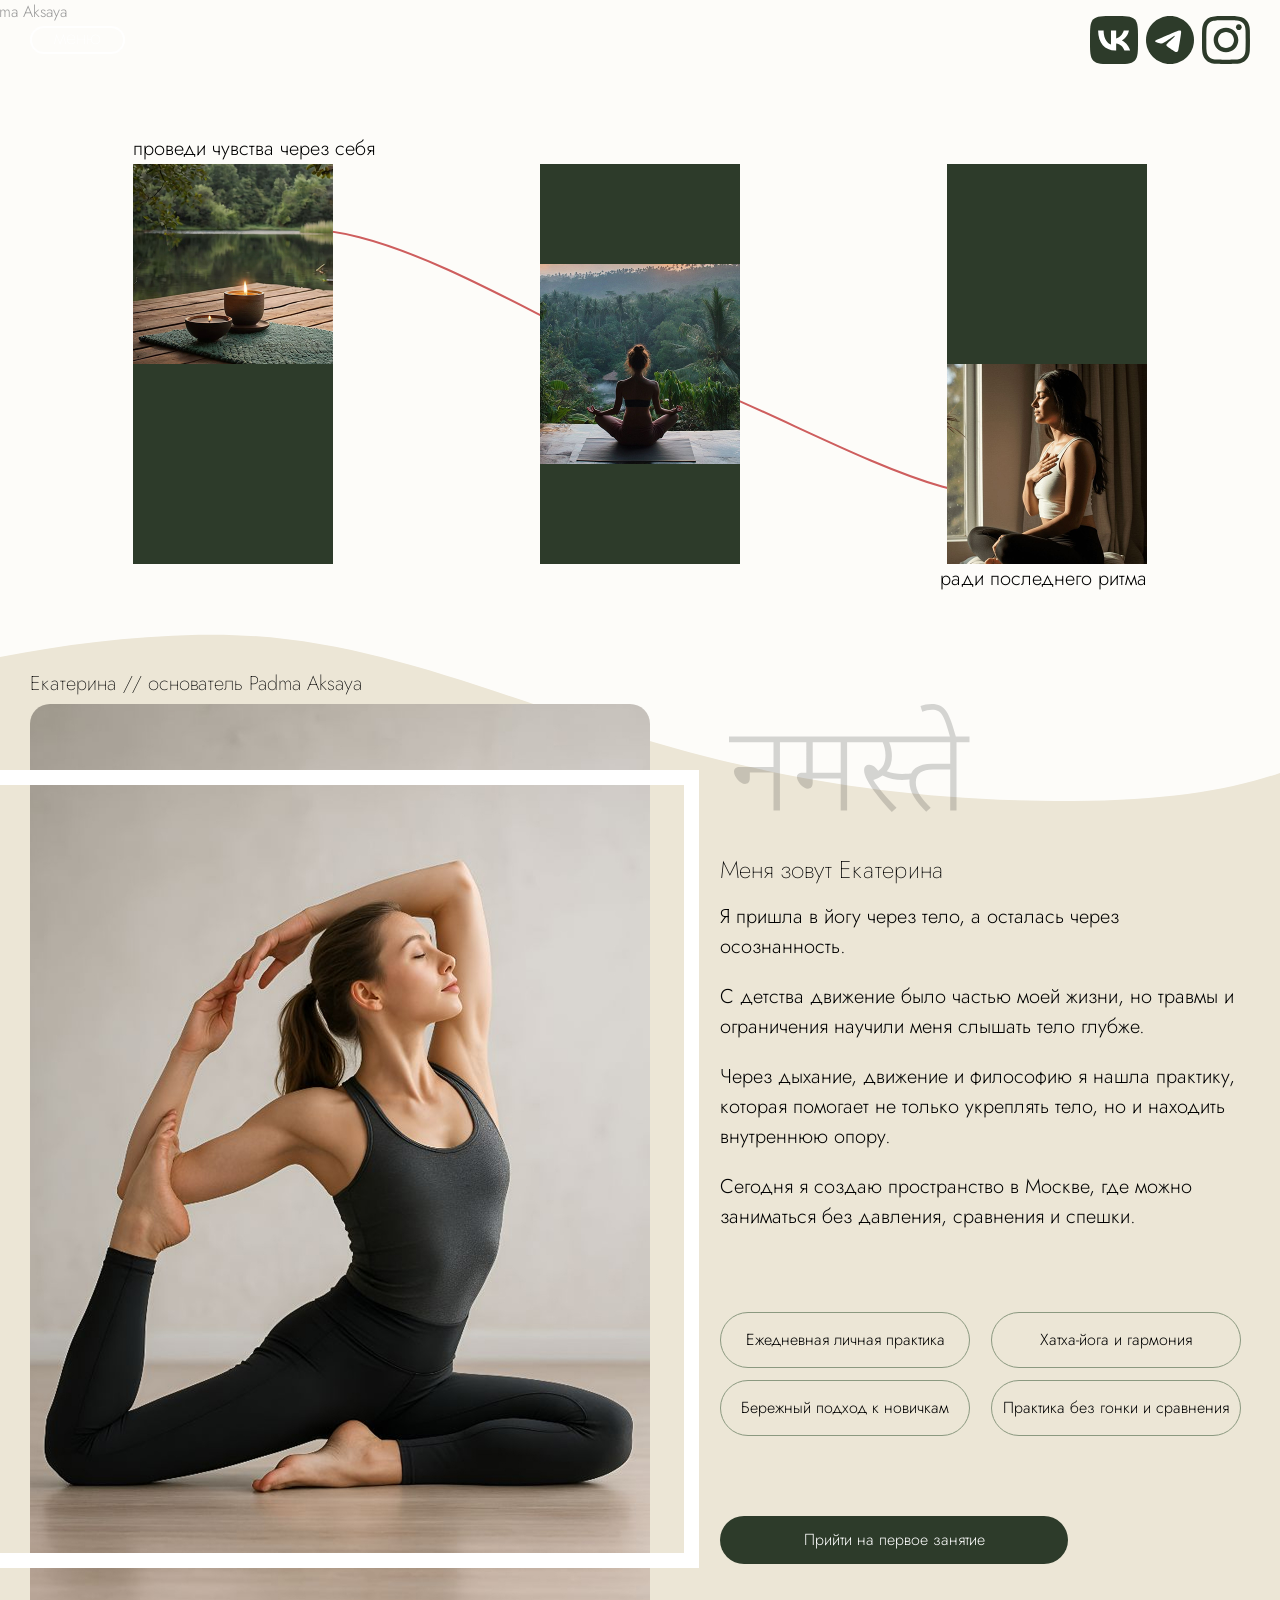
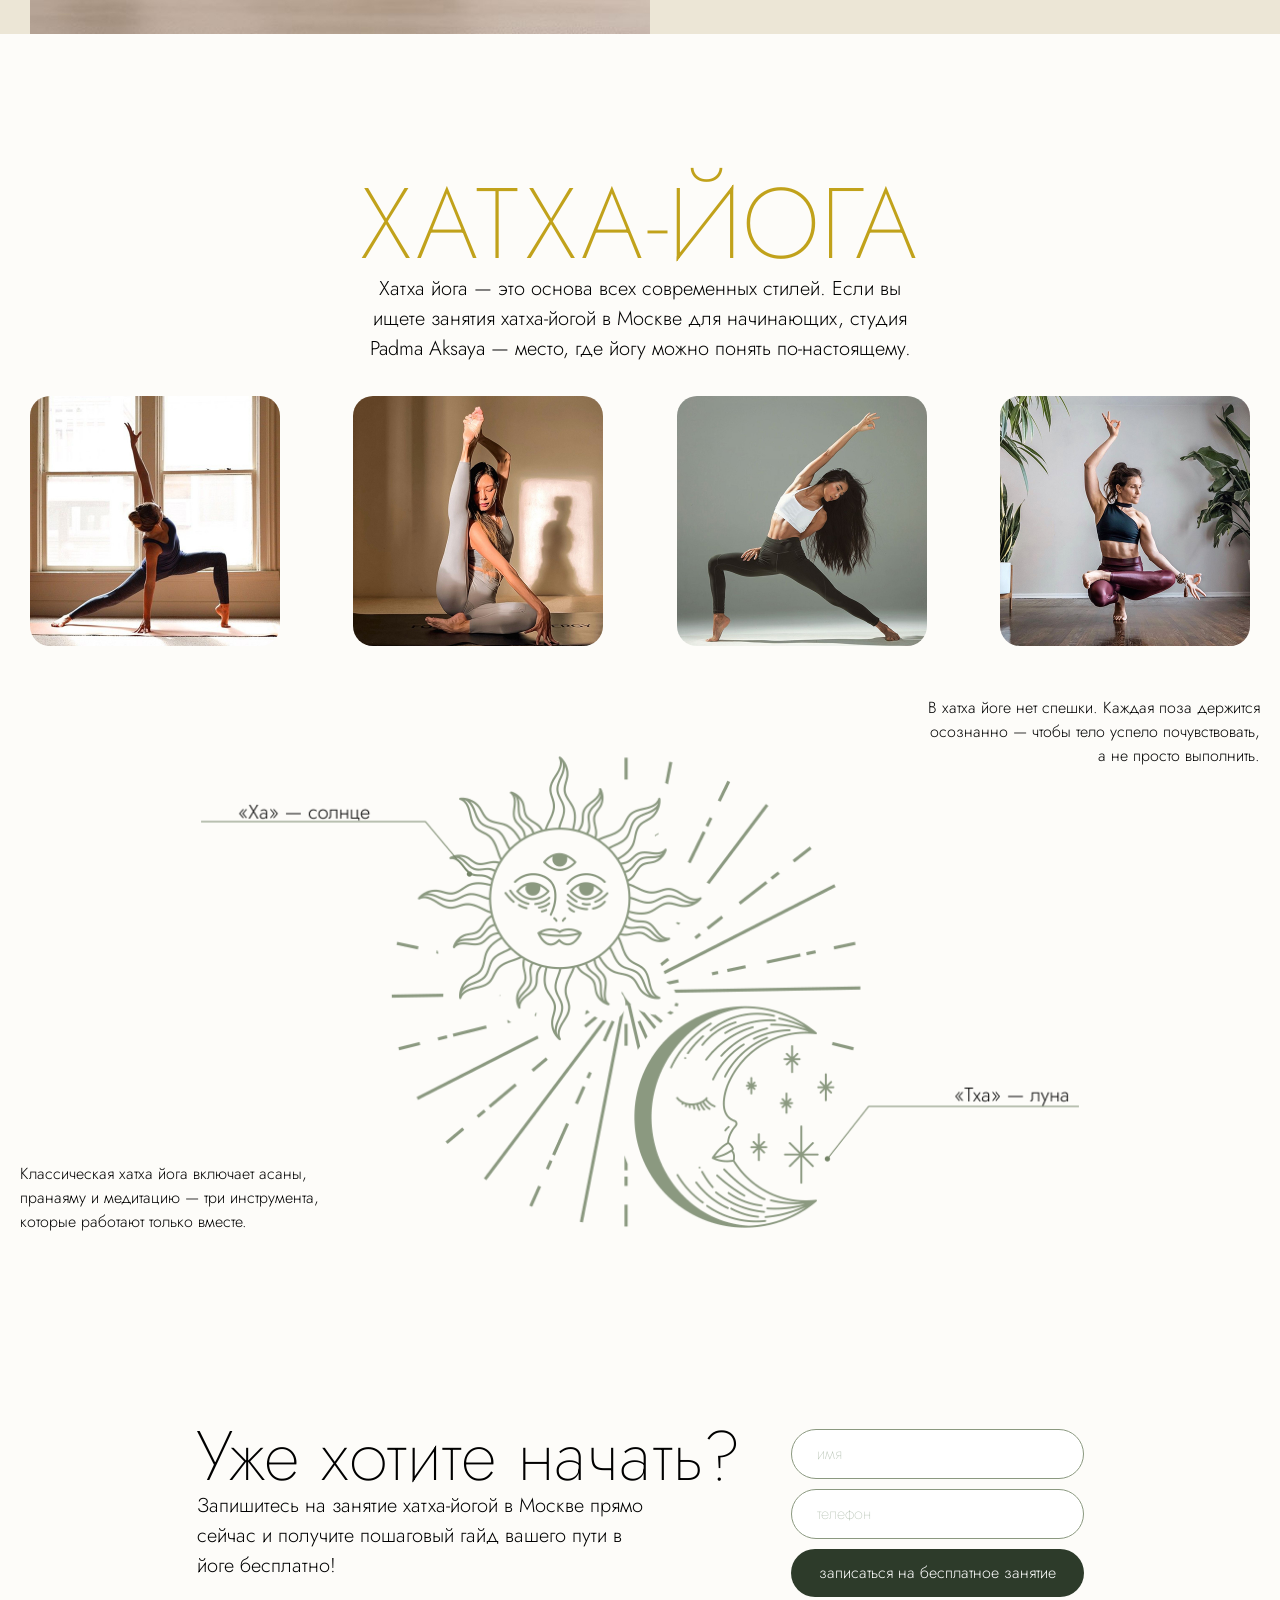
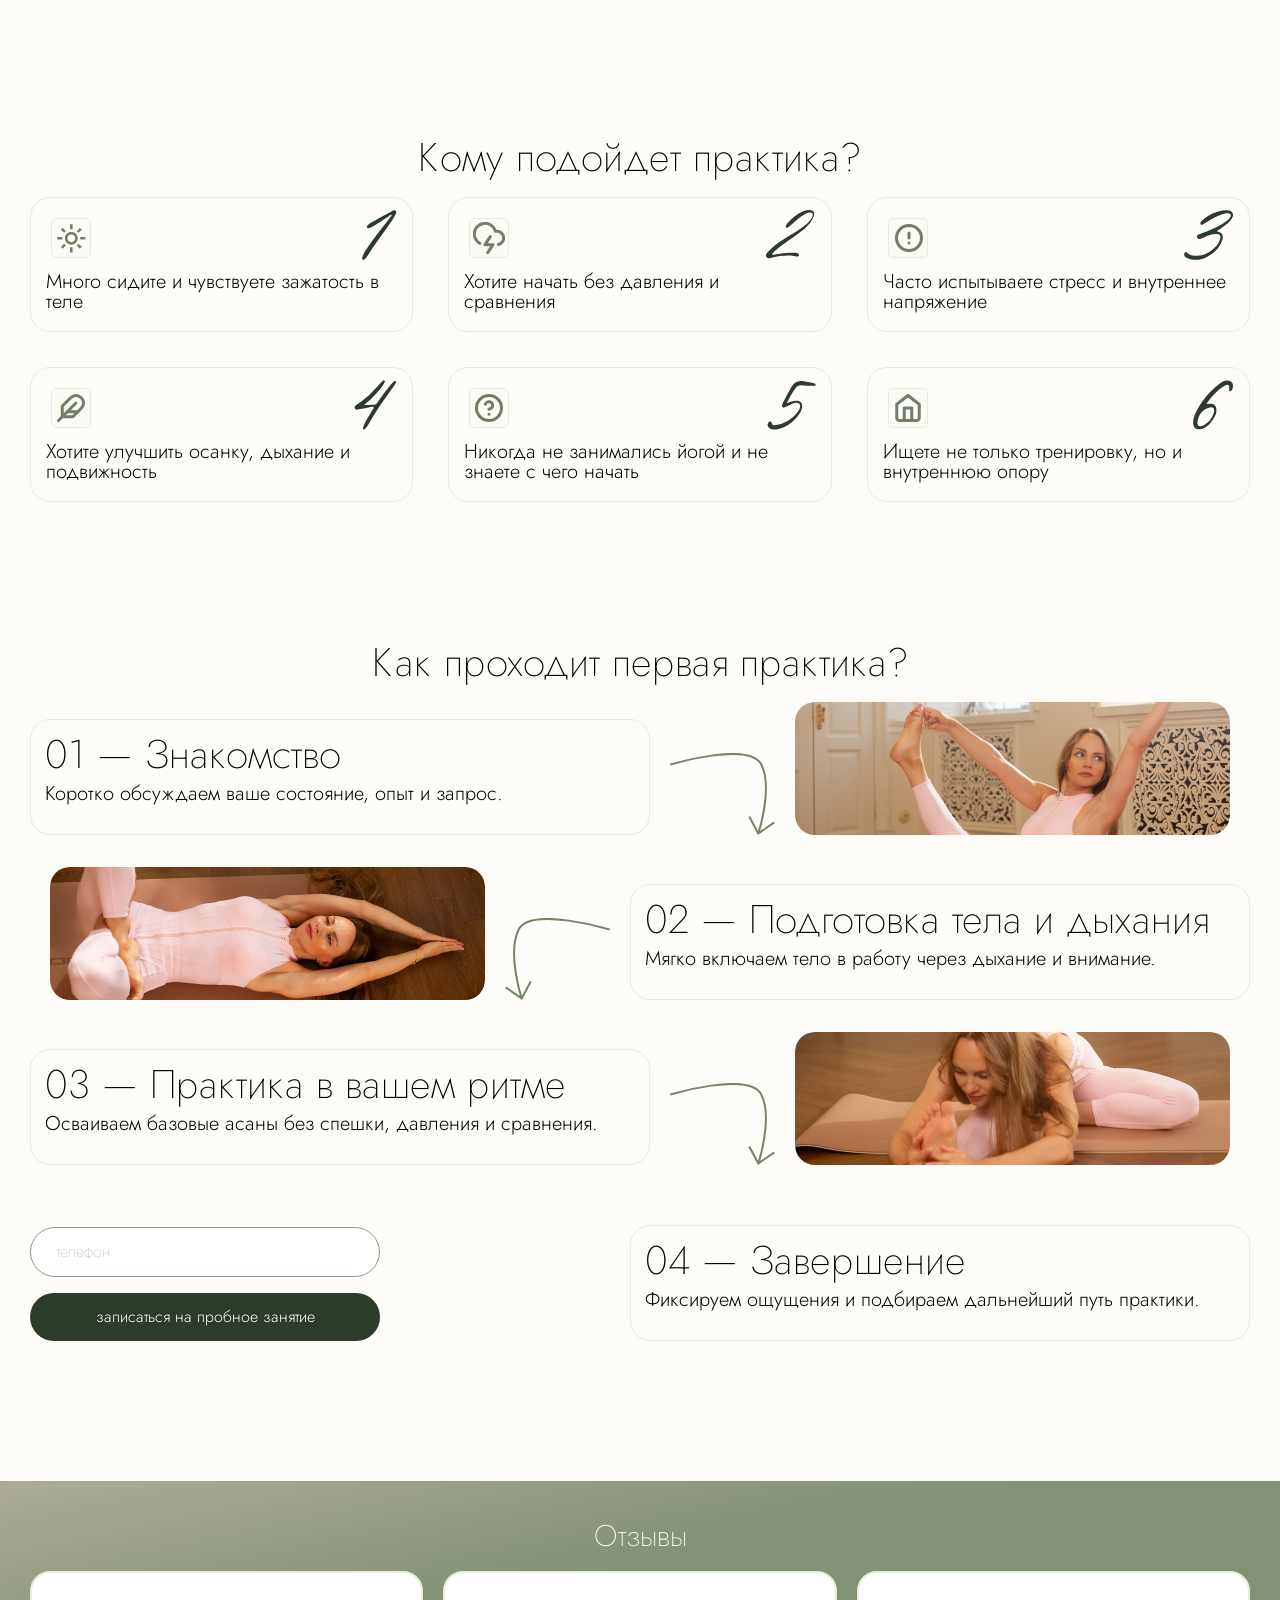
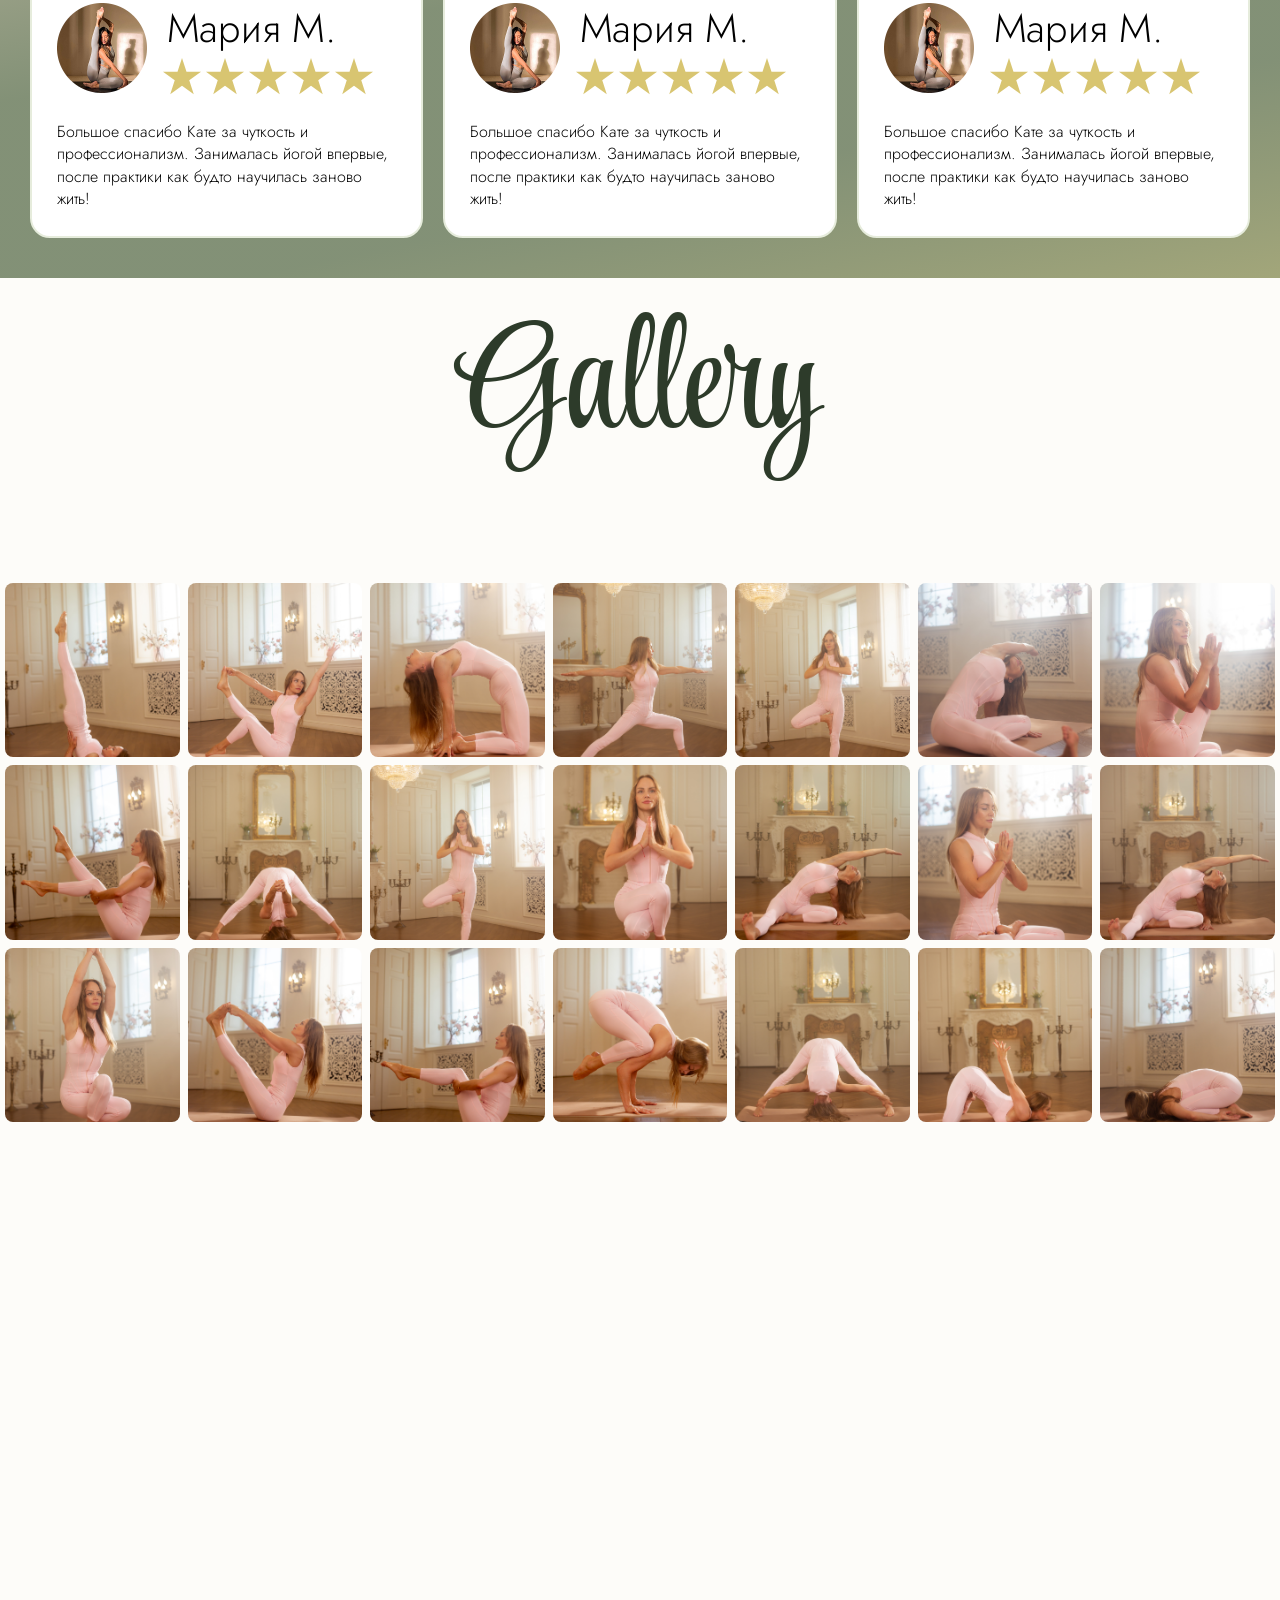
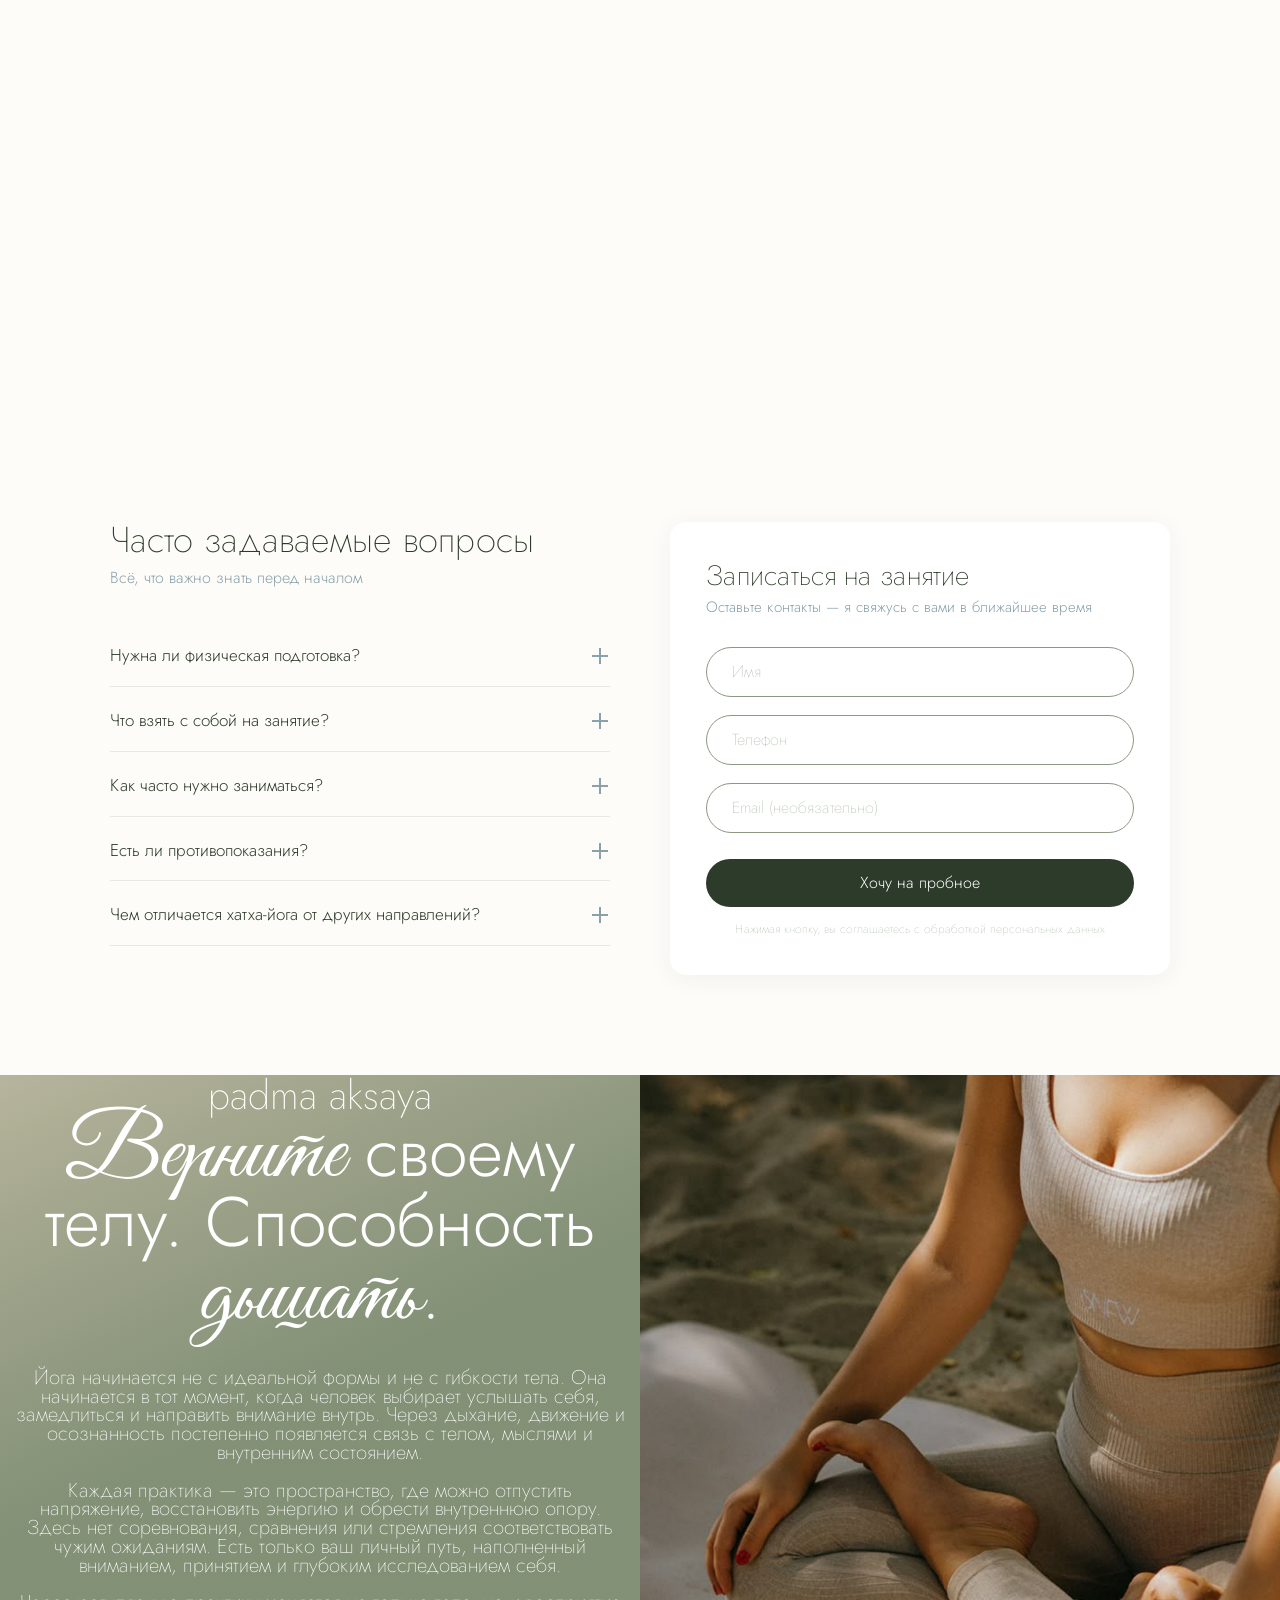
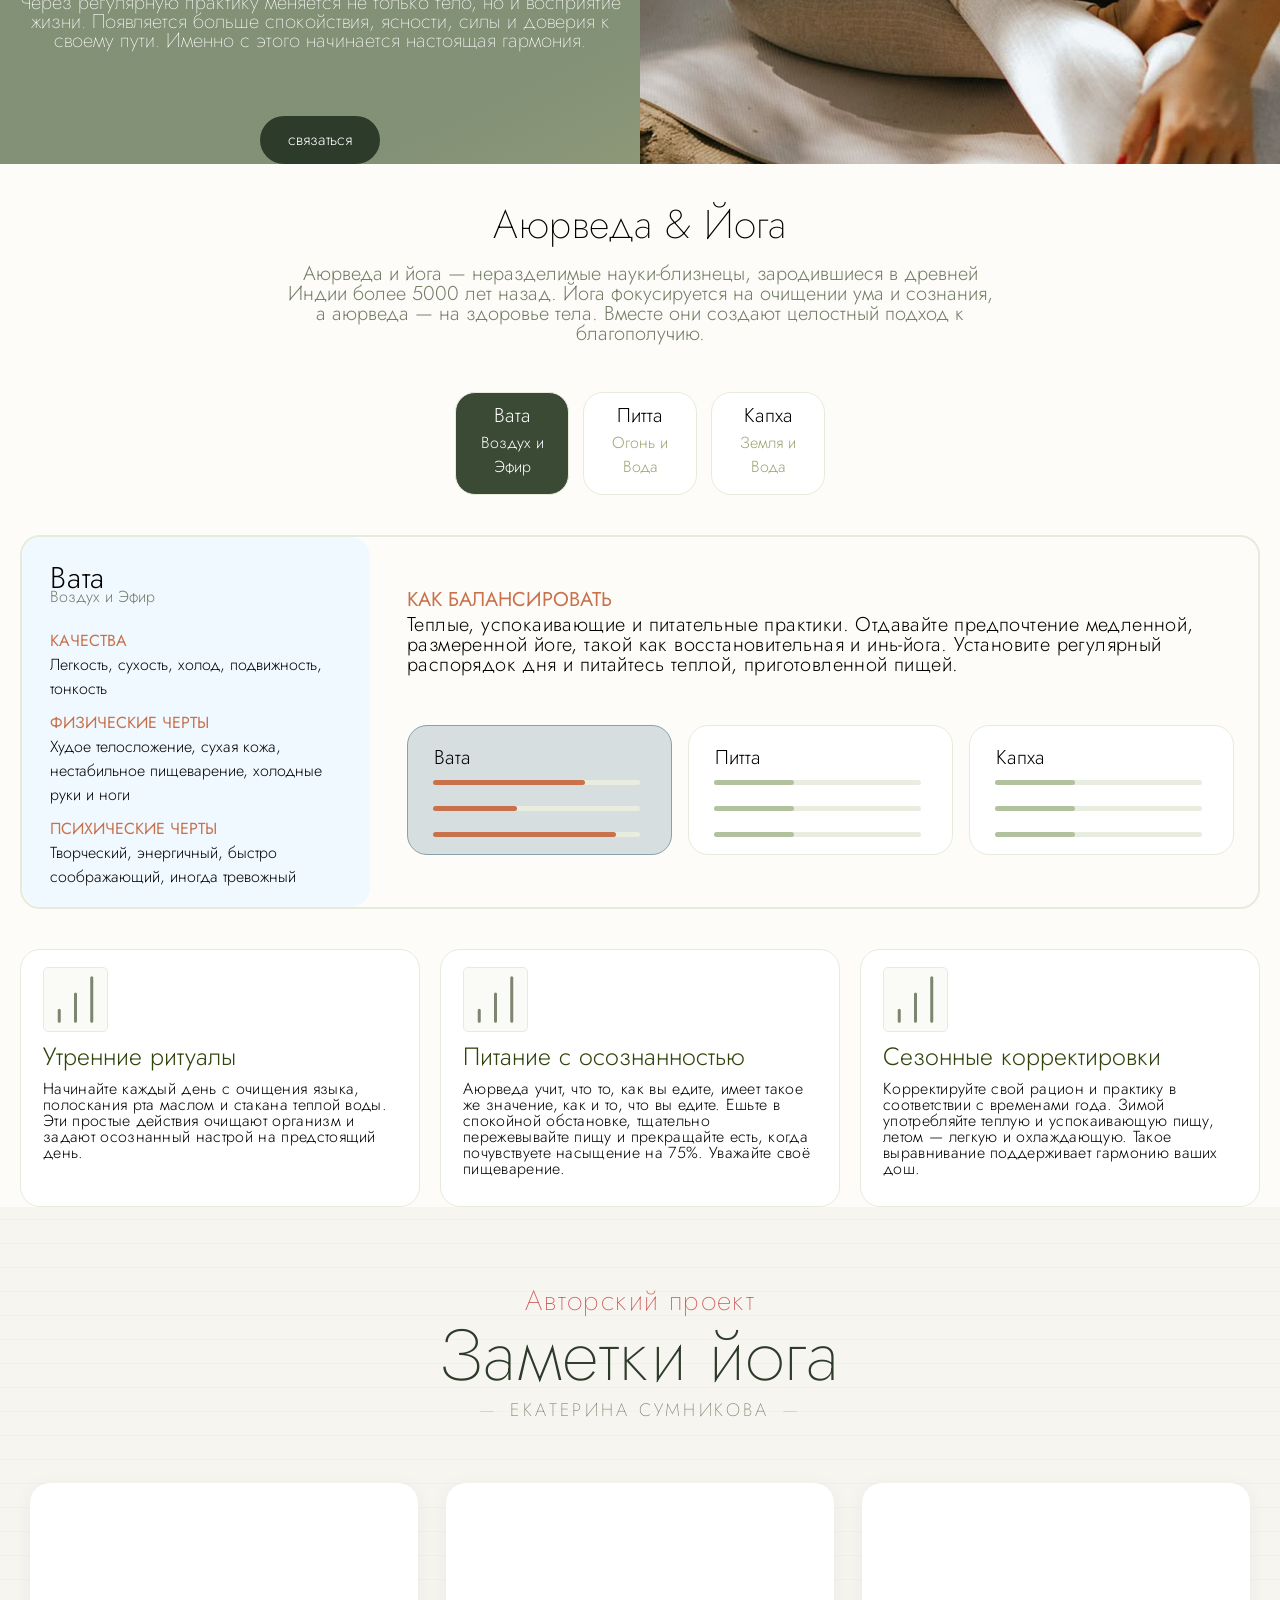
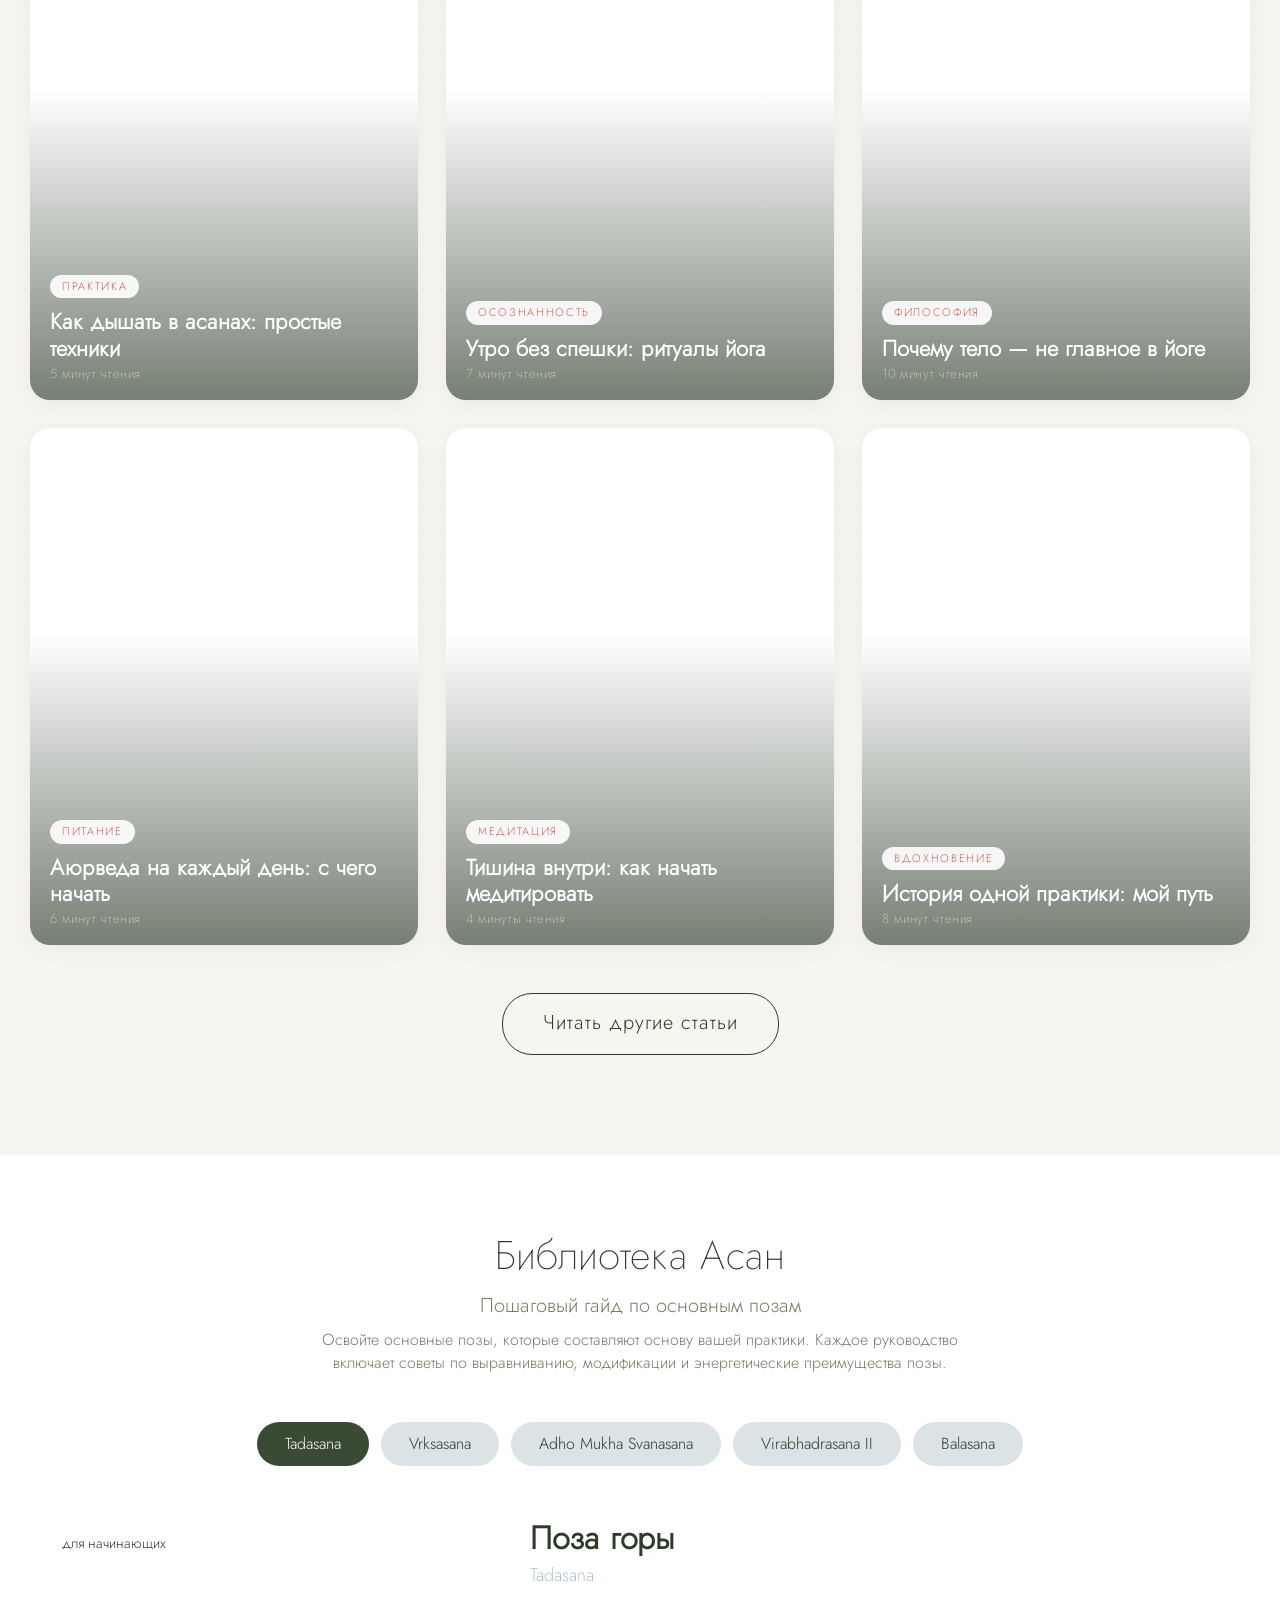
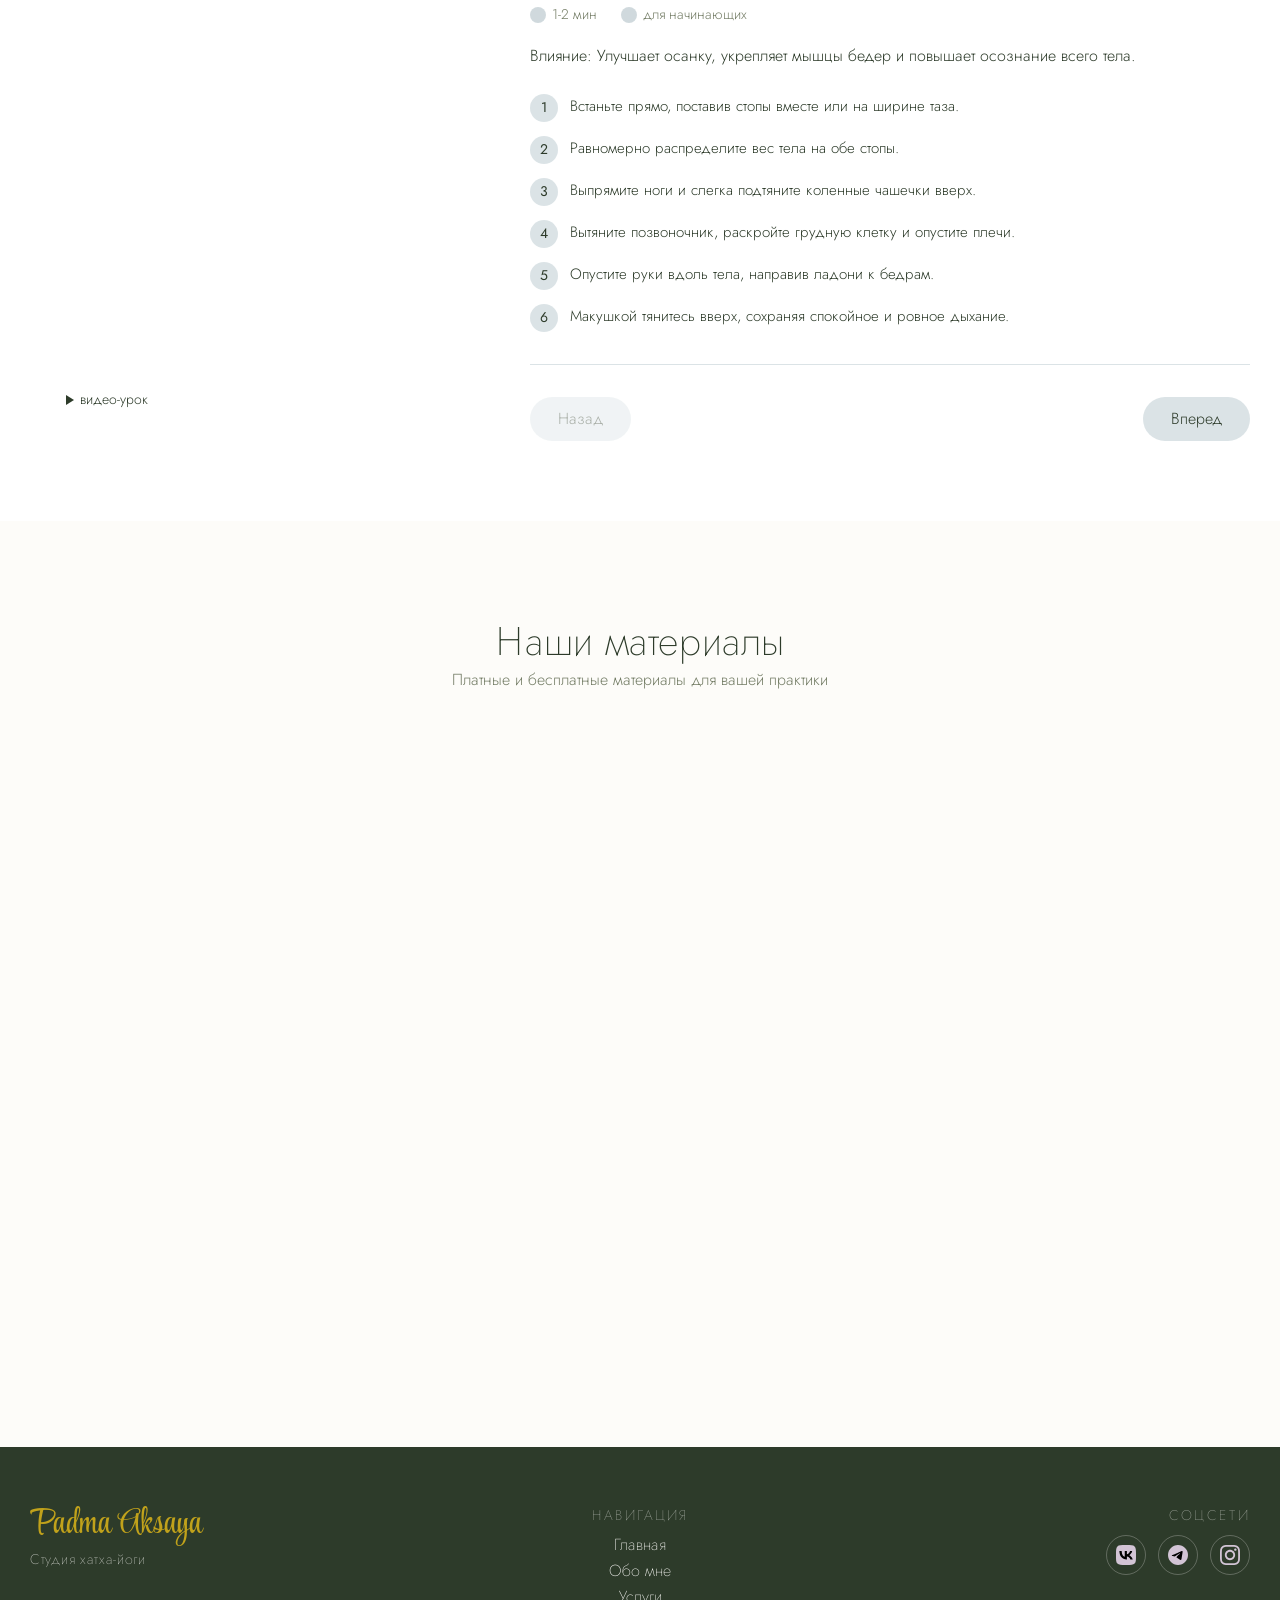
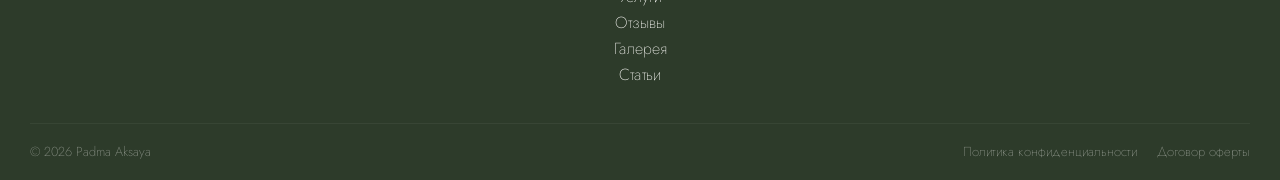
==== commit 9b5ce85c: "video" ====
--- a/index.html
+++ b/index.html
@@ -2120,9 +2120,8 @@
     </button>
     <video
       class="video-modal__player"
-      src="assets/video_main.mov"
+      src="assets/video_main.webm"
       controls
-      autoplay
     ></video>
   </div>
 </div>
